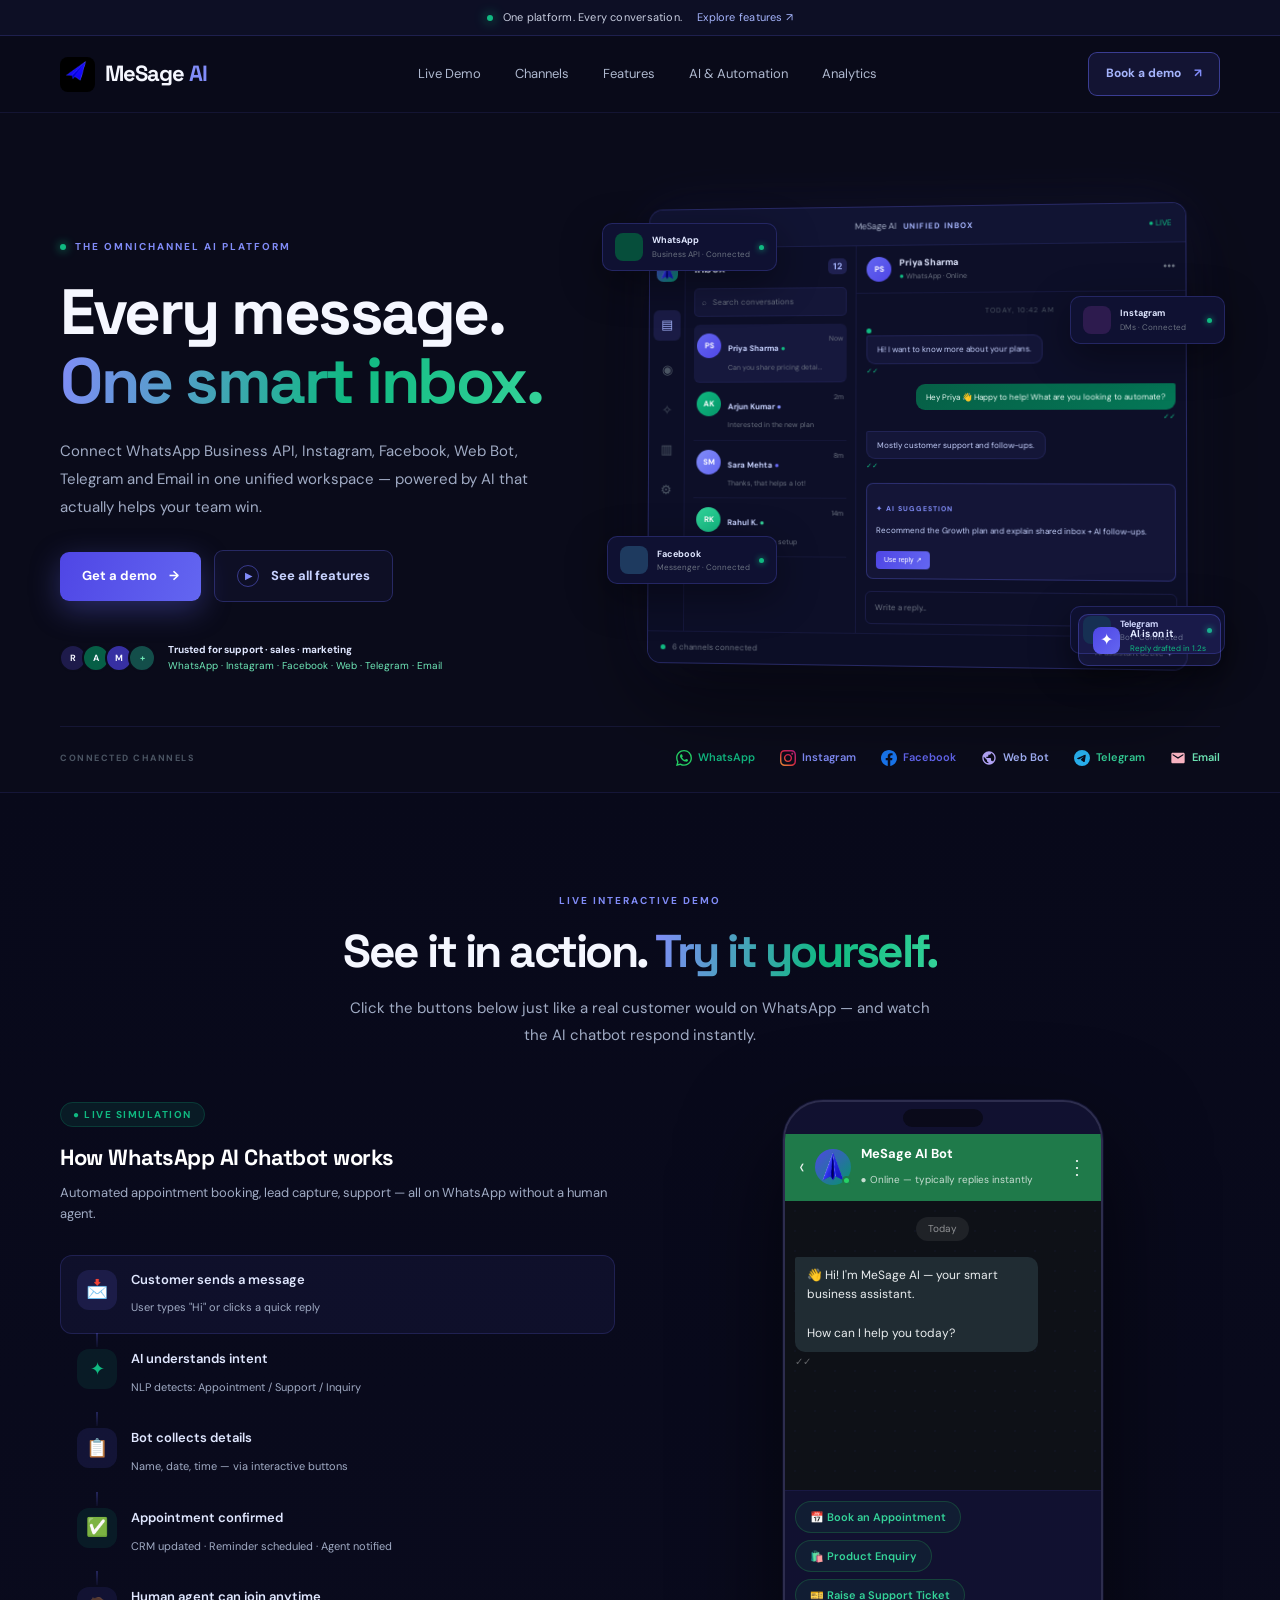
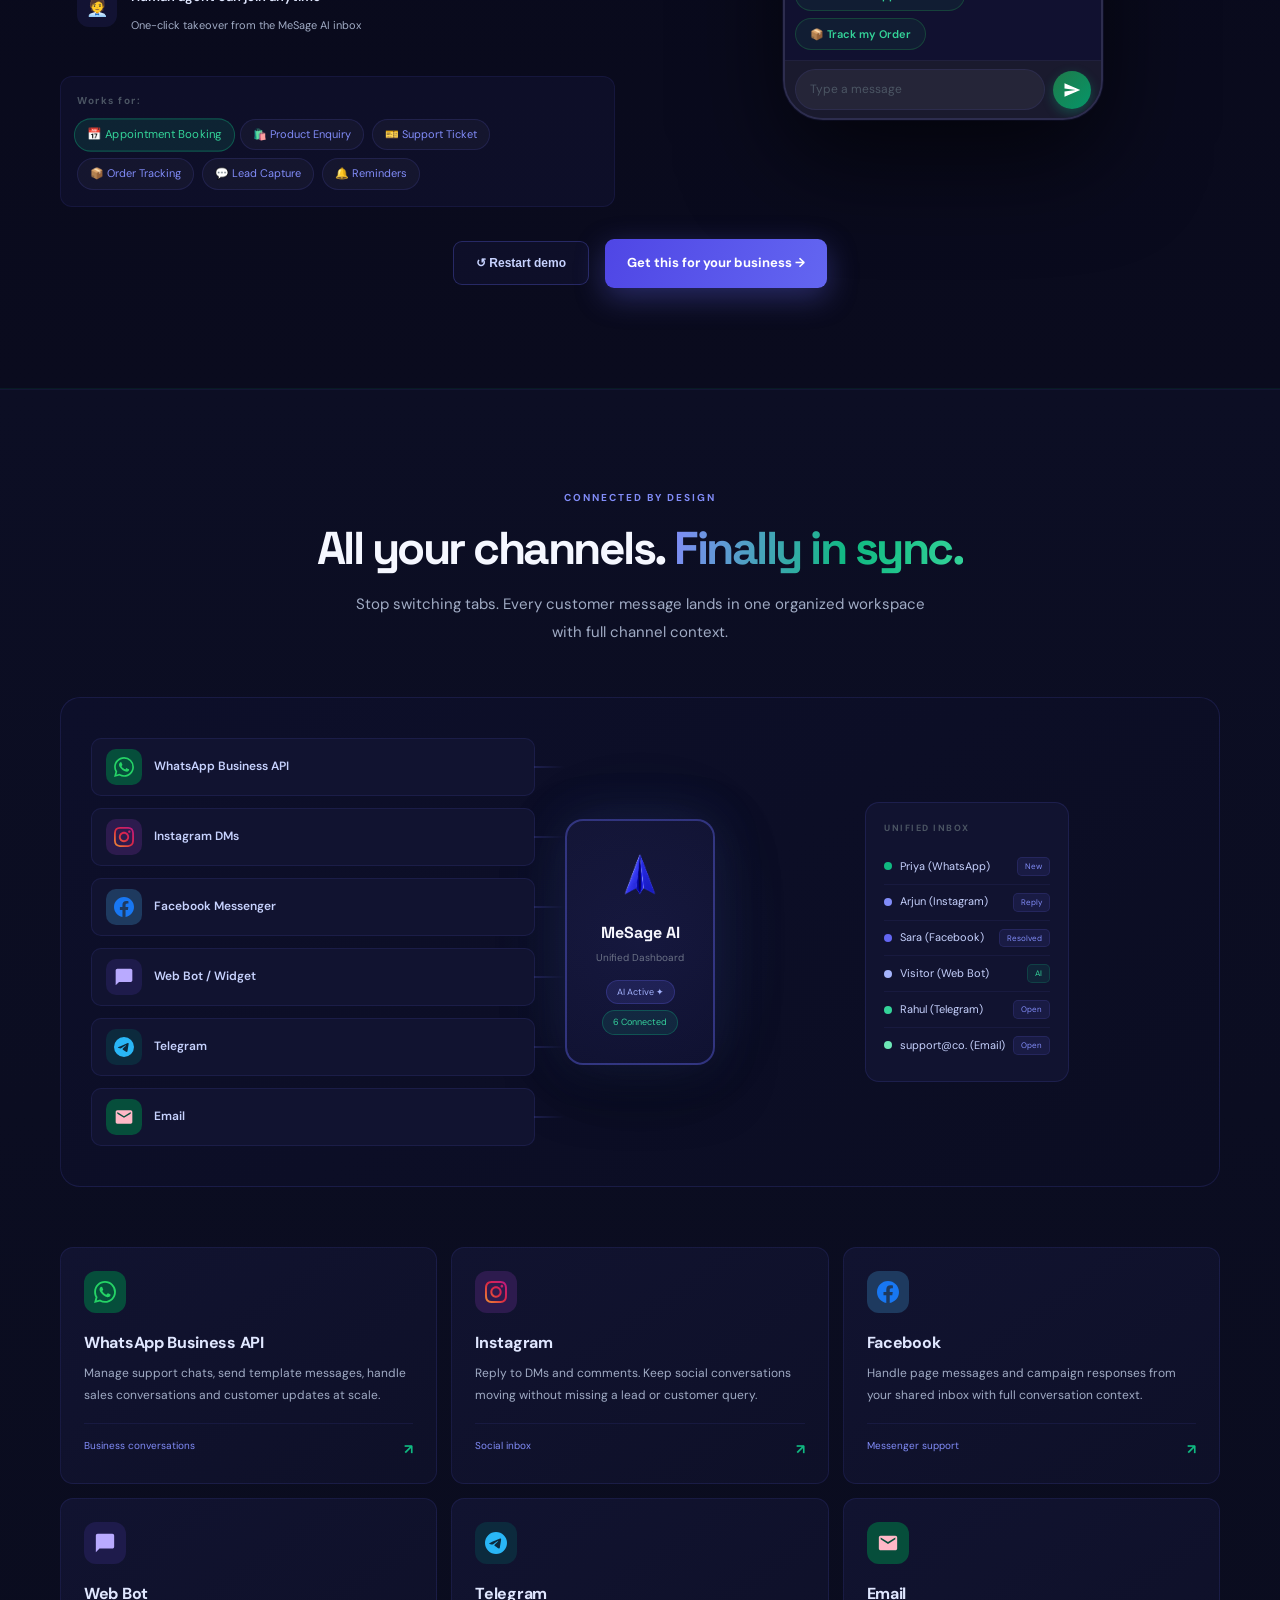
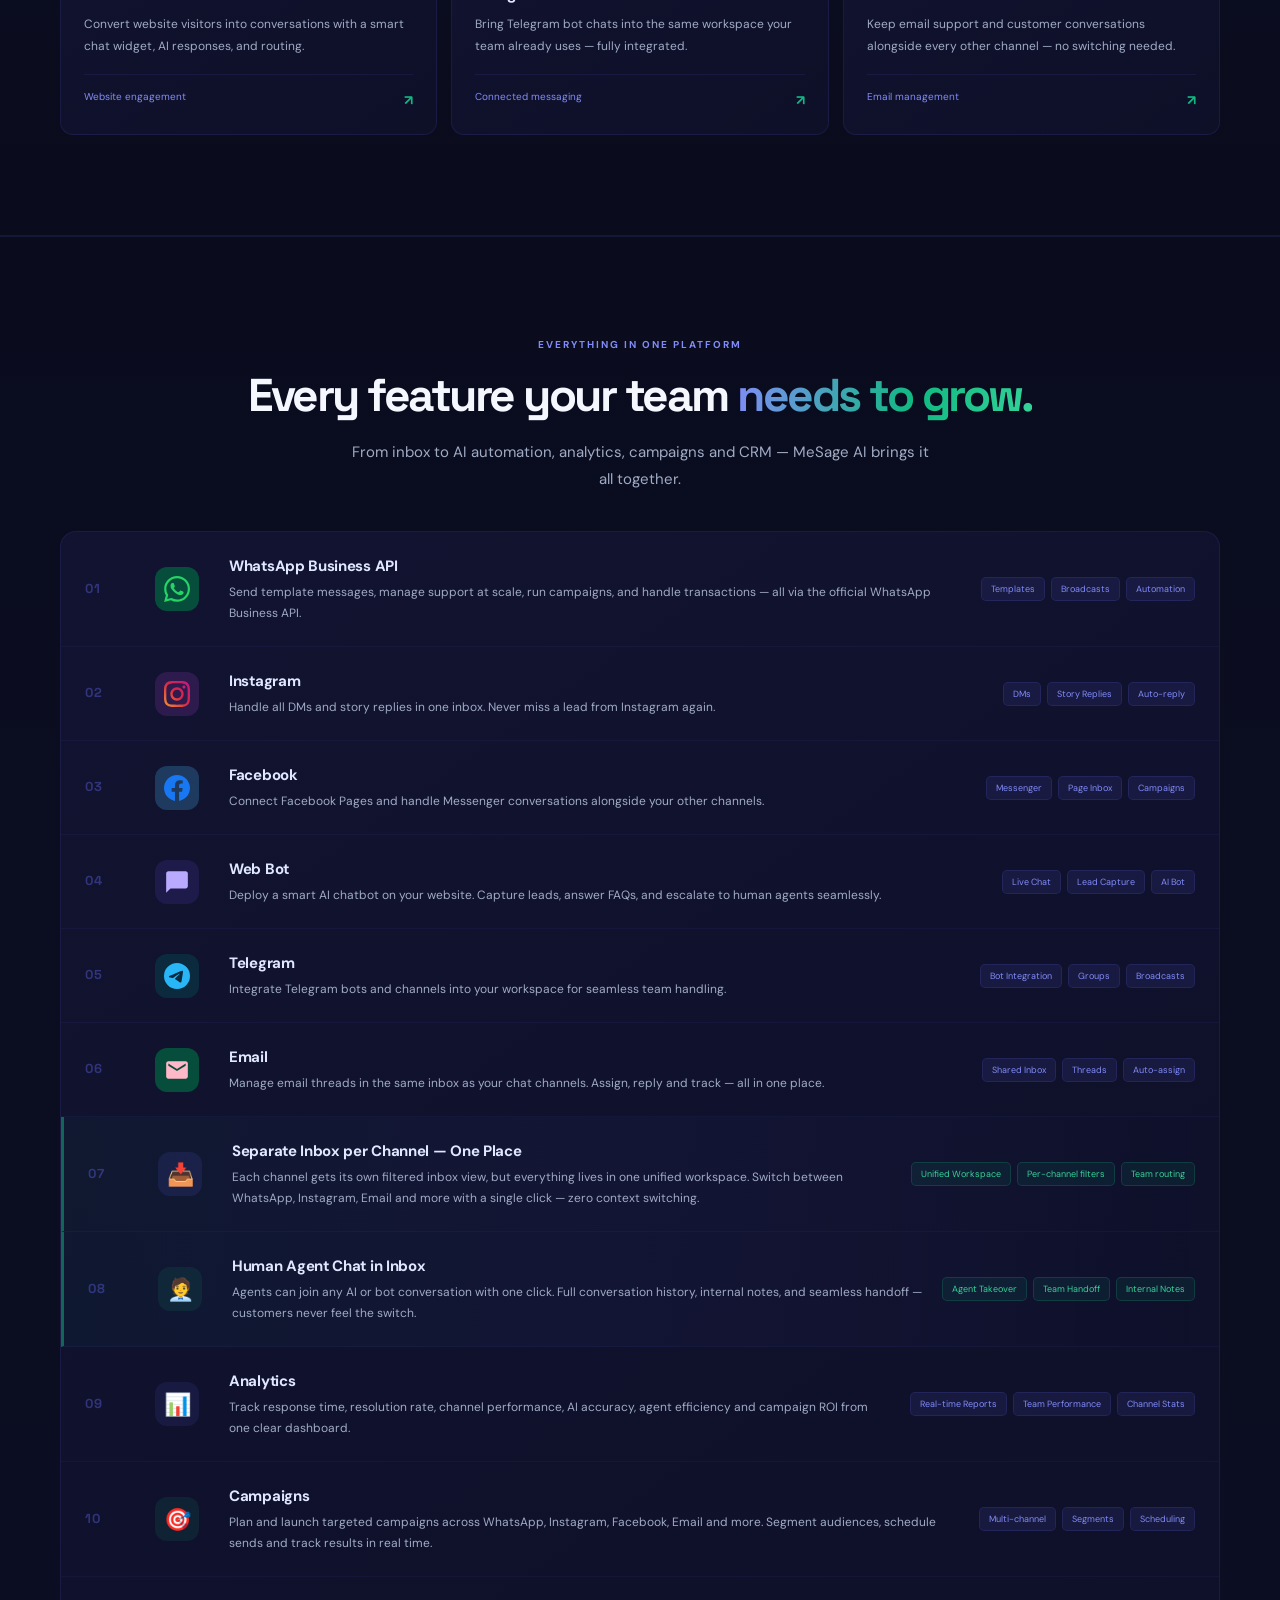
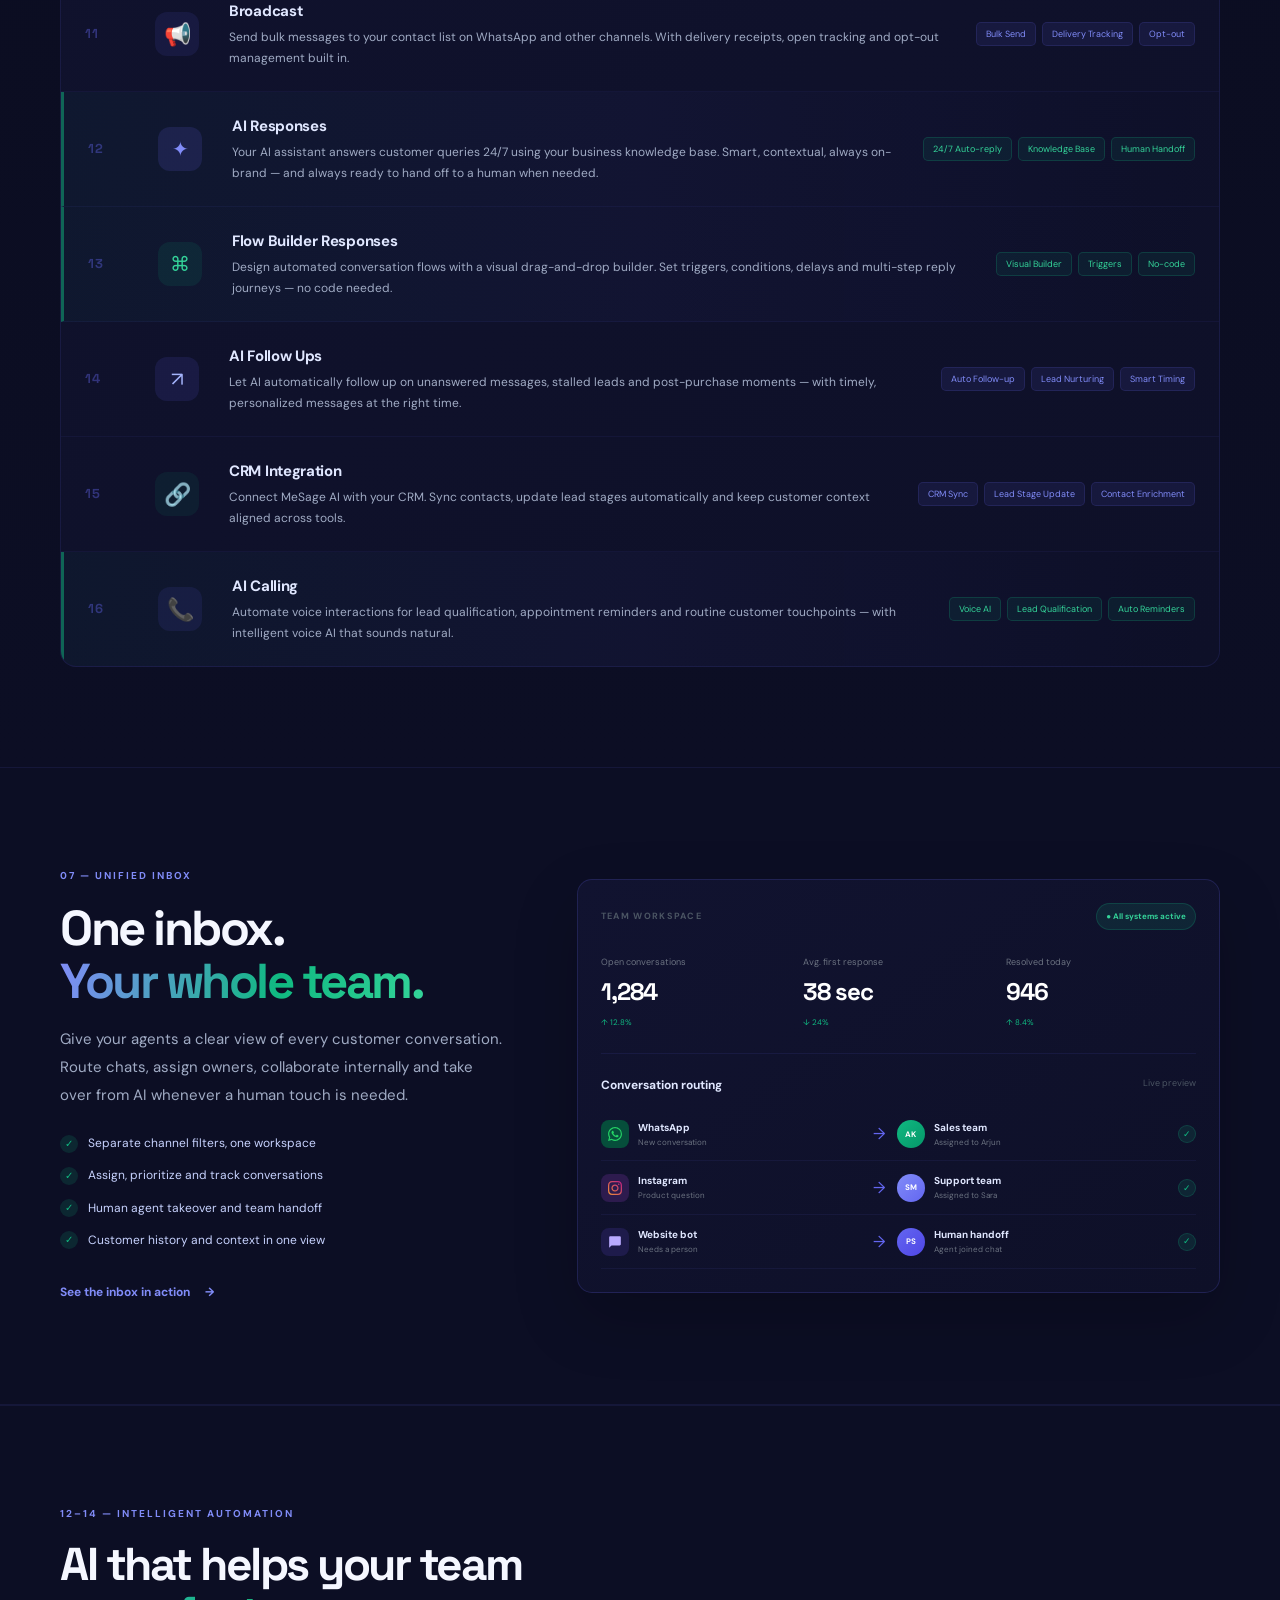
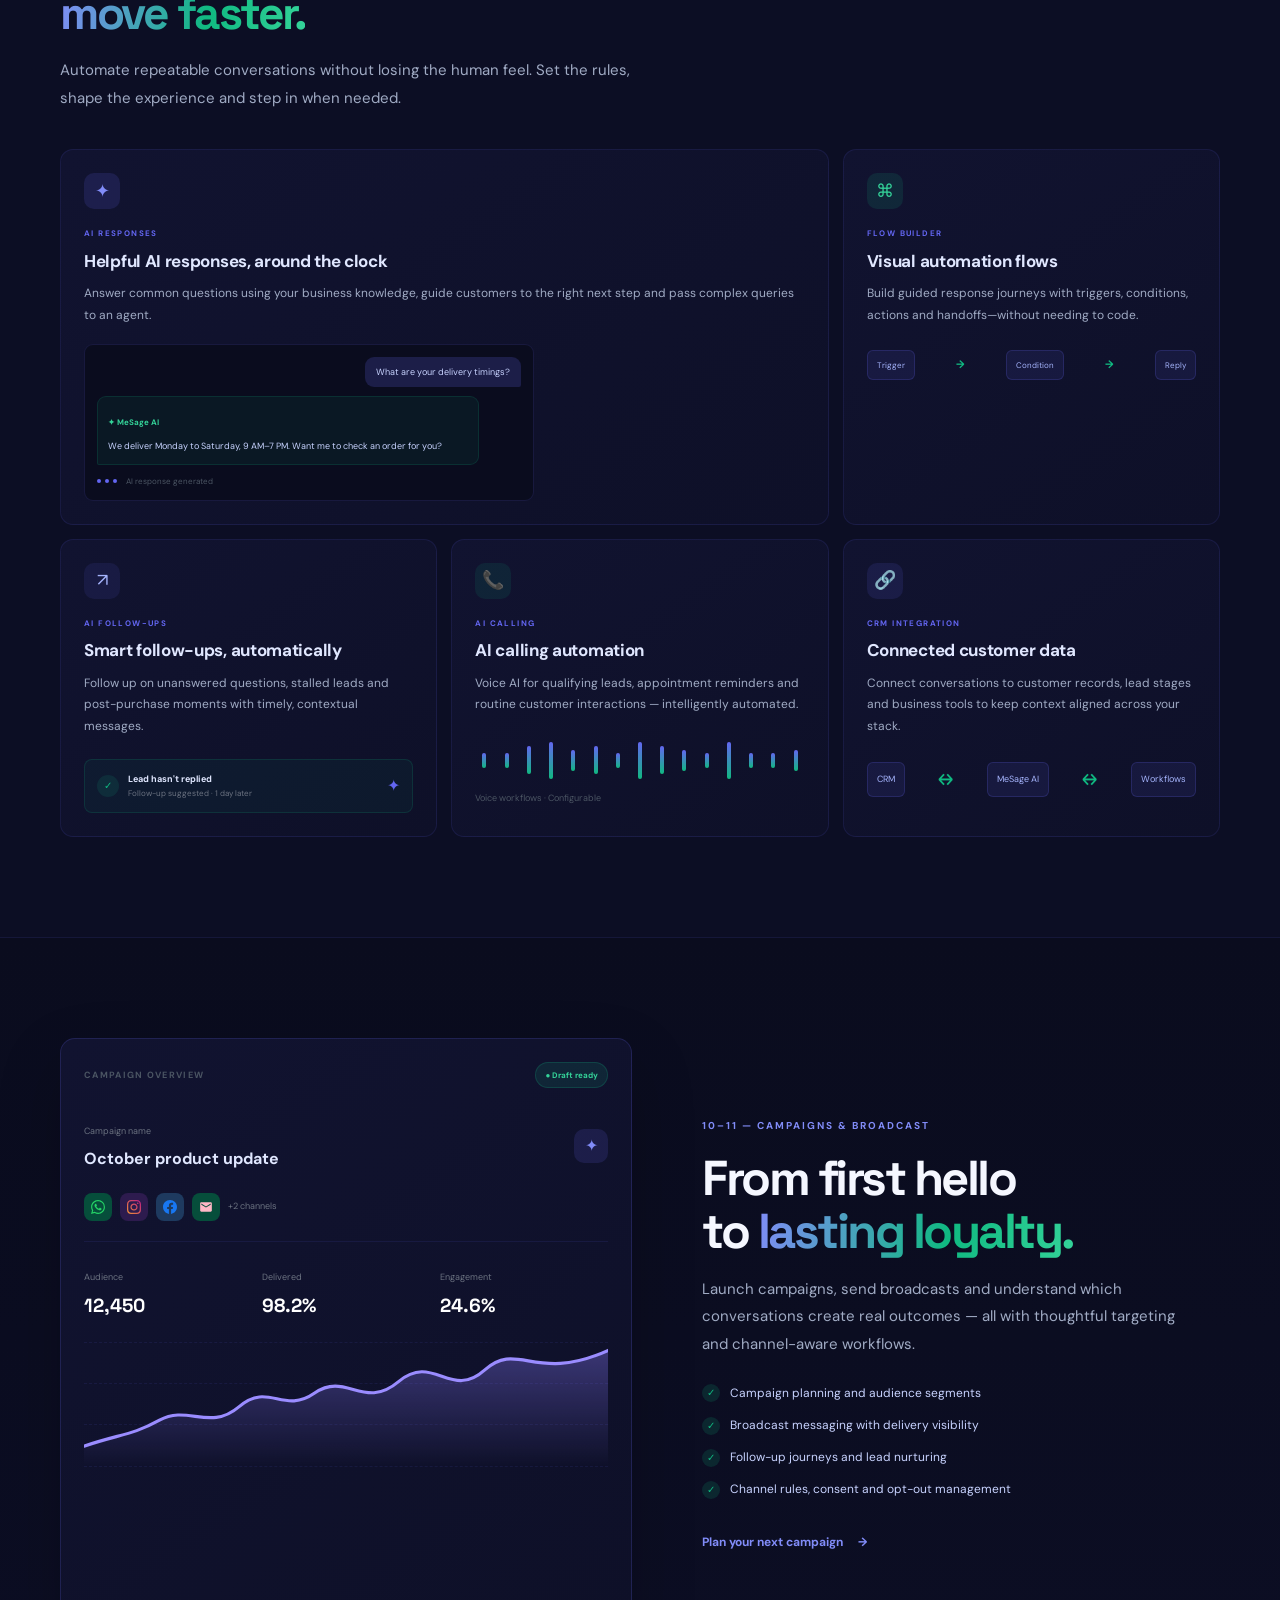
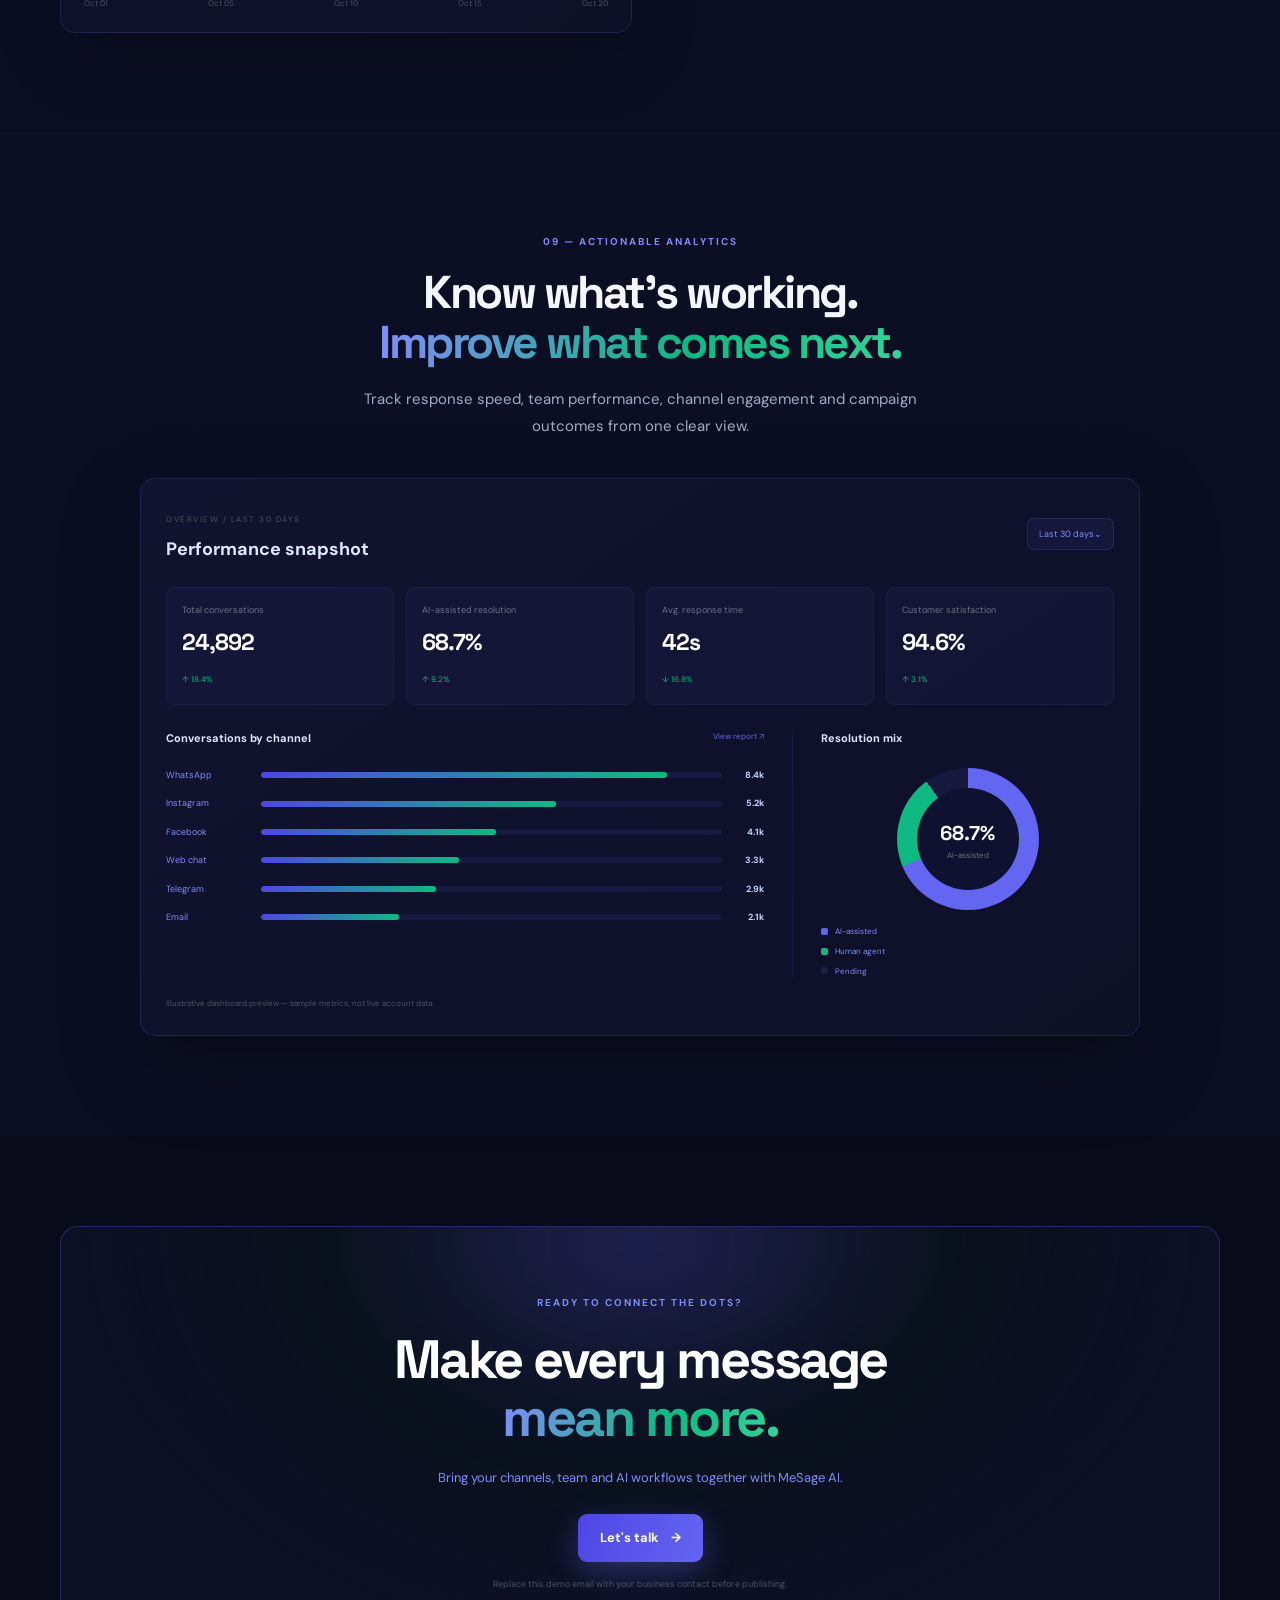
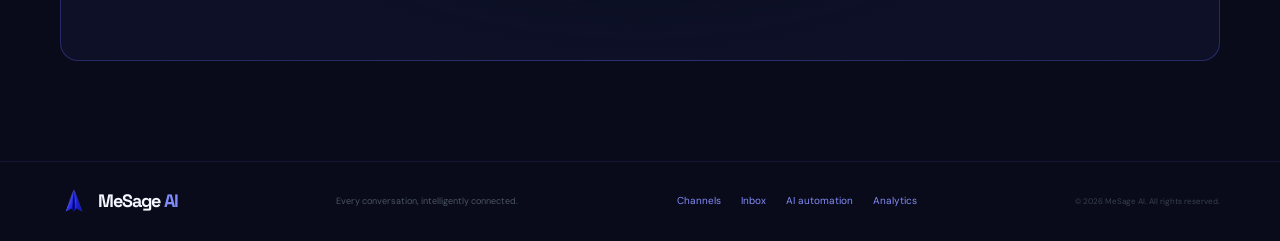
==== index.html @ 65e320a4 "Restore stable, complete, polished website layout with interactive WhatsApp demo and Indigo/Green/Wh" ====
<!doctype html>
<html lang="en">
<head>
  <meta charset="utf-8">
  <meta name="viewport" content="width=device-width, initial-scale=1">
  <meta name="theme-color" content="#080d1b">
  <meta name="description" content="MeSage AI — WhatsApp, Instagram, Facebook, Web, Telegram & Email unified in one intelligent inbox with AI automation.">
  <title>MeSage AI — Every conversation, intelligently connected</title>
  <link rel="preconnect" href="https://fonts.googleapis.com">
  <link rel="preconnect" href="https://fonts.gstatic.com" crossorigin>
  <link href="https://fonts.googleapis.com/css2?family=DM+Sans:wght@400;500;600;700&family=Space+Grotesk:wght@400;500;600;700&display=swap" rel="stylesheet">
  <link rel="stylesheet" href="styles.css">
</head>
<body>

  <div class="announcement"><span class="pulse"></span> One platform. Every conversation. <a href="#features">Explore features <span>↗</span></a></div>

  <header class="nav-wrap">
    <nav class="nav container">
      <a class="brand" href="#home" aria-label="MeSage AI home">
        <img src="assets/logogif.gif" alt="MeSage AI logo" class="logo-gif" onerror="this.src='assets/logoimg.png'">
        <span>MeSage<span class="brand-ai"> AI</span></span>
      </a>
      <button class="menu-toggle" aria-label="Toggle navigation" aria-expanded="false">☰</button>
      <div class="nav-links">
        <a href="#demo">Live Demo</a>
        <a href="#channels">Channels</a>
        <a href="#features">Features</a>
        <a href="#ai">AI & Automation</a>
        <a href="#analytics">Analytics</a>
      </div>
      <a class="nav-cta" href="#contact">Book a demo <span>↗</span></a>
    </nav>
  </header>

  <main>

    <!-- ===== HERO ===== -->
    <section class="hero container" id="home">
      <div class="hero-copy">
        <div class="eyebrow"><span class="eyebrow-dot"></span> THE OMNICHANNEL AI PLATFORM</div>
        <h1>Every message.<br><span class="gradient-text">One smart inbox.</span></h1>
        <p class="hero-sub">Connect WhatsApp Business API, Instagram, Facebook, Web Bot, Telegram and Email in one unified workspace — powered by AI that actually helps your team win.</p>
        <div class="hero-actions">
          <a class="btn btn-primary" href="#contact">Get a demo <span>→</span></a>
          <a class="btn btn-ghost" href="#features"><span class="play">▶</span> See all features</a>
        </div>
        <div class="proof-row">
          <div class="avatar-stack"><span>R</span><span>A</span><span>M</span><span>+</span></div>
          <div><strong>Trusted for support · sales · marketing</strong><small>WhatsApp · Instagram · Facebook · Web · Telegram · Email</small></div>
        </div>
      </div>
      <div class="hero-visual">
        <div class="orbit orbit-one"></div>
        <div class="orbit orbit-two"></div>

        <!-- floating channel chips -->
        <div class="floating-chip chip-wa">
          <span class="channel-icon-svg wa-svg"></span>
          <span><b>WhatsApp</b><small>Business API · Connected</small></span><i></i>
        </div>
        <div class="floating-chip chip-ig">
          <span class="channel-icon-svg ig-svg"></span>
          <span><b>Instagram</b><small>DMs · Connected</small></span><i></i>
        </div>
        <div class="floating-chip chip-fb">
          <span class="channel-icon-svg fb-svg"></span>
          <span><b>Facebook</b><small>Messenger · Connected</small></span><i></i>
        </div>
        <div class="floating-chip chip-tg">
          <span class="channel-icon-svg tg-svg"></span>
          <span><b>Telegram</b><small>Bot · Connected</small></span><i></i>
        </div>

        <!-- dashboard mockup -->
        <div class="dashboard-window">
          <div class="dash-top">
            <div class="window-dots"><i></i><i></i><i></i></div>
            <span>MeSage AI <b>UNIFIED INBOX</b></span>
            <span class="dash-live">● LIVE</span>
          </div>
          <div class="dash-layout">
            <aside class="dash-rail">
              <div class="rail-logo"><img src="assets/logoimg.png" alt="" onerror="this.style.display='none'">M</div>
              <span class="rail-active" title="Inbox">▤</span>
              <span title="Analytics">◉</span>
              <span title="Campaigns">✧</span>
              <span title="CRM">▥</span>
              <span title="Settings">⚙</span>
            </aside>
            <div class="inbox-list">
              <div class="inbox-title">Inbox <span class="count">12</span></div>
              <div class="search">⌕ &nbsp; Search conversations</div>
              <!-- WA conversation -->
              <div class="conversation selected">
                <div class="person p1">PS</div>
                <div class="conv-copy"><b>Priya Sharma <span class="mini wa">●</span></b><p>Can you share pricing details?</p></div>
                <time>Now</time>
              </div>
              <!-- IG conversation -->
              <div class="conversation">
                <div class="person p2">AK</div>
                <div class="conv-copy"><b>Arjun Kumar <span class="mini ig">●</span></b><p>Interested in the new plan</p></div>
                <time>2m</time>
              </div>
              <!-- FB conversation -->
              <div class="conversation">
                <div class="person p3">SM</div>
                <div class="conv-copy"><b>Sara Mehta <span class="mini fb">●</span></b><p>Thanks, that helps a lot!</p></div>
                <time>8m</time>
              </div>
              <!-- TG conversation -->
              <div class="conversation">
                <div class="person p4">RK</div>
                <div class="conv-copy"><b>Rahul K. <span class="mini tg">●</span></b><p>Need help with setup</p></div>
                <time>14m</time>
              </div>
            </div>
            <div class="chat-panel">
              <!-- WhatsApp chat header -->
              <div class="chat-head">
                <div class="person p1">PS</div>
                <div><b>Priya Sharma</b><small><span class="mini wa">●</span> WhatsApp · Online</small></div>
                <span class="more">•••</span>
              </div>
              <div class="chat-body">
                <div class="day-label">TODAY, 10:42 AM</div>
                <!-- WhatsApp style bubbles -->
                <div class="wa-chat-bubble incoming">
                  <div class="wa-meta">
                    <span class="channel-dot wa-dot"></span>
                  </div>
                  <div class="bubble-content">Hi! I want to know more about your plans.</div>
                  <div class="wa-tick">✓✓</div>
                </div>
                <div class="wa-chat-bubble outgoing">
                  <div class="bubble-content">Hey Priya 👋 Happy to help! What are you looking to automate?</div>
                  <div class="wa-tick sent">✓✓</div>
                </div>
                <div class="wa-chat-bubble incoming">
                  <div class="bubble-content">Mostly customer support and follow-ups.</div>
                  <div class="wa-tick">✓✓</div>
                </div>
                <div class="ai-note">
                  <span>✦ AI SUGGESTION</span>
                  <p>Recommend the Growth plan and explain shared inbox + AI follow-ups.</p>
                  <button>Use reply ↗</button>
                </div>
              </div>
              <div class="reply-box">Write a reply… <span>✧ &nbsp; ↗</span></div>
            </div>
          </div>
          <div class="dash-bottom"><span><i></i> 6 channels connected</span><span>AI assistant active <b>✦</b></span></div>
        </div>
        <div class="ai-float"><span>✦</span><div><b>AI is on it</b><small>Reply drafted in 1.2s</small></div></div>
      </div>

      <!-- channel logos row -->
      <div class="hero-bottom">
        <span>CONNECTED CHANNELS</span>
        <div class="channel-wordmarks">
          <span class="word-wa"><svg width="16" height="16" viewBox="0 0 24 24" fill="#25D366"><path d="M17.472 14.382c-.297-.149-1.758-.867-2.03-.967-.273-.099-.471-.148-.67.15-.197.297-.767.966-.94 1.164-.173.199-.347.223-.644.075-.297-.15-1.255-.463-2.39-1.475-.883-.788-1.48-1.761-1.653-2.059-.173-.297-.018-.458.13-.606.134-.133.298-.347.446-.52.149-.174.198-.298.298-.497.099-.198.05-.371-.025-.52-.075-.149-.669-1.612-.916-2.207-.242-.579-.487-.5-.669-.51-.173-.008-.371-.01-.57-.01-.198 0-.52.074-.792.372-.272.297-1.04 1.016-1.04 2.479 0 1.462 1.065 2.875 1.213 3.074.149.198 2.096 3.2 5.077 4.487.709.306 1.262.489 1.694.625.712.227 1.36.195 1.871.118.571-.085 1.758-.719 2.006-1.413.248-.694.248-1.289.173-1.413-.074-.124-.272-.198-.57-.347m-5.421 7.403h-.004a9.87 9.87 0 01-5.031-1.378l-.361-.214-3.741.982.998-3.648-.235-.374a9.86 9.86 0 01-1.51-5.26c.001-5.45 4.436-9.884 9.888-9.884 2.64 0 5.122 1.03 6.988 2.898a9.825 9.825 0 012.893 6.994c-.003 5.45-4.437 9.884-9.885 9.884m8.413-18.297A11.815 11.815 0 0012.05 0C5.495 0 .16 5.335.157 11.892c0 2.096.547 4.142 1.588 5.945L.057 24l6.305-1.654a11.882 11.882 0 005.683 1.448h.005c6.554 0 11.89-5.335 11.893-11.893a11.821 11.821 0 00-3.48-8.413z"/></svg> WhatsApp</span>
          <span class="word-ig"><svg width="16" height="16" viewBox="0 0 24 24" fill="url(#igGrad)"><defs><linearGradient id="igGrad" x1="0%" y1="100%" x2="100%" y2="0%"><stop offset="0%" stop-color="#f09433"/><stop offset="25%" stop-color="#e6683c"/><stop offset="50%" stop-color="#dc2743"/><stop offset="75%" stop-color="#cc2366"/><stop offset="100%" stop-color="#bc1888"/></linearGradient></defs><path d="M12 2.163c3.204 0 3.584.012 4.85.07 3.252.148 4.771 1.691 4.919 4.919.058 1.265.069 1.645.069 4.849 0 3.205-.012 3.584-.069 4.849-.149 3.225-1.664 4.771-4.919 4.919-1.266.058-1.644.07-4.85.07-3.204 0-3.584-.012-4.849-.07-3.26-.149-4.771-1.699-4.919-4.92-.058-1.265-.07-1.644-.07-4.849 0-3.204.013-3.583.07-4.849.149-3.227 1.664-4.771 4.919-4.919 1.266-.057 1.645-.069 4.849-.069zm0-2.163c-3.259 0-3.667.014-4.947.072-4.358.2-6.78 2.618-6.98 6.98-.059 1.281-.073 1.689-.073 4.948 0 3.259.014 3.668.072 4.948.2 4.358 2.618 6.78 6.98 6.98 1.281.058 1.689.072 4.948.072 3.259 0 3.668-.014 4.948-.072 4.354-.2 6.782-2.618 6.979-6.98.059-1.28.073-1.689.073-4.948 0-3.259-.014-3.667-.072-4.947-.196-4.354-2.617-6.78-6.979-6.98-1.281-.059-1.69-.073-4.949-.073zm0 5.838c-3.403 0-6.162 2.759-6.162 6.162s2.759 6.163 6.162 6.163 6.162-2.759 6.162-6.163c0-3.403-2.759-6.162-6.162-6.162zm0 10.162c-2.209 0-4-1.79-4-4 0-2.209 1.791-4 4-4s4 1.791 4 4c0 2.21-1.791 4-4 4zm6.406-11.845c-.796 0-1.441.645-1.441 1.44s.645 1.44 1.441 1.44c.795 0 1.439-.645 1.439-1.44s-.644-1.44-1.439-1.44z"/></svg> Instagram</span>
          <span class="word-fb"><svg width="16" height="16" viewBox="0 0 24 24" fill="#1877F2"><path d="M24 12.073c0-6.627-5.373-12-12-12s-12 5.373-12 12c0 5.99 4.388 10.954 10.125 11.854v-8.385H7.078v-3.47h3.047V9.43c0-3.007 1.792-4.669 4.533-4.669 1.312 0 2.686.235 2.686.235v2.953H15.83c-1.491 0-1.956.925-1.956 1.874v2.25h3.328l-.532 3.47h-2.796v8.385C19.612 23.027 24 18.062 24 12.073z"/></svg> Facebook</span>
          <span class="word-web"><svg width="16" height="16" viewBox="0 0 24 24" fill="#b9aaff"><path d="M12 2C6.48 2 2 6.48 2 12s4.48 10 10 10 10-4.48 10-10S17.52 2 12 2zm-1 17.93c-3.95-.49-7-3.85-7-7.93 0-.62.08-1.21.21-1.79L9 15v1c0 1.1.9 2 2 2v1.93zm6.9-2.54c-.26-.81-1-1.39-1.9-1.39h-1v-3c0-.55-.45-1-1-1H8v-2h2c.55 0 1-.45 1-1V7h2c1.1 0 2-.9 2-2v-.41c2.93 1.19 5 4.06 5 7.41 0 2.08-.8 3.97-2.1 5.39z"/></svg> Web Bot</span>
          <span class="word-tg"><svg width="16" height="16" viewBox="0 0 24 24" fill="#29B6F6"><path d="M11.944 0A12 12 0 0 0 0 12a12 12 0 0 0 12 12 12 12 0 0 0 12-12A12 12 0 0 0 12 0a12 12 0 0 0-.056 0zm4.962 7.224c.1-.002.321.023.465.14a.506.506 0 0 1 .171.325c.016.093.036.306.02.472-.18 1.898-.962 6.502-1.36 8.627-.168.9-.499 1.201-.82 1.23-.696.065-1.225-.46-1.9-.902-1.056-.693-1.653-1.124-2.678-1.8-1.185-.78-.417-1.21.258-1.91.177-.184 3.247-2.977 3.307-3.23.007-.032.014-.15-.056-.212s-.174-.041-.249-.024c-.106.024-1.793 1.14-5.061 3.345-.48.33-.913.49-1.302.48-.428-.008-1.252-.241-1.865-.44-.752-.245-1.349-.374-1.297-.789.027-.216.325-.437.893-.663 3.498-1.524 5.83-2.529 6.998-3.014 3.332-1.386 4.025-1.627 4.476-1.635z"/></svg> Telegram</span>
          <span class="word-mail"><svg width="16" height="16" viewBox="0 0 24 24" fill="#ffb8c7"><path d="M20 4H4c-1.1 0-1.99.9-1.99 2L2 18c0 1.1.9 2 2 2h16c1.1 0 2-.9 2-2V6c0-1.1-.9-2-2-2zm0 4l-8 5-8-5V6l8 5 8-5v2z"/></svg> Email</span>
        </div>
      </div>
    </section>

    <!-- ===== LIVE WA DEMO SECTION ===== -->
    <section class="section wa-demo-section" id="demo">
      <div class="container">
        <div class="section-heading centered">
          <div class="eyebrow">LIVE INTERACTIVE DEMO</div>
          <h2>See it in action. <span class="gradient-text">Try it yourself.</span></h2>
          <p>Click the buttons below just like a real customer would on WhatsApp — and watch the AI chatbot respond instantly.</p>
        </div>

        <div class="demo-wrapper">

          <!-- LEFT: Animated Flow Explainer -->
          <div class="flow-explainer">
            <div class="flow-title">
              <span class="flow-badge">● LIVE SIMULATION</span>
              <h3>How WhatsApp AI Chatbot works</h3>
              <p>Automated appointment booking, lead capture, support — all on WhatsApp without a human agent.</p>
            </div>
            <div class="flow-steps">
              <div class="flow-step" id="fs1">
                <div class="fs-icon" style="background:rgba(99,102,241,.15);color:#818cf8">📩</div>
                <div class="fs-content">
                  <b>Customer sends a message</b>
                  <small>User types "Hi" or clicks a quick reply</small>
                </div>
                <div class="fs-line"></div>
              </div>
              <div class="flow-step" id="fs2">
                <div class="fs-icon" style="background:rgba(16,185,129,.1);color:#10b981">✦</div>
                <div class="fs-content">
                  <b>AI understands intent</b>
                  <small>NLP detects: Appointment / Support / Inquiry</small>
                </div>
                <div class="fs-line"></div>
              </div>
              <div class="flow-step" id="fs3">
                <div class="fs-icon" style="background:rgba(99,102,241,.12);color:#a5b4fc">📋</div>
                <div class="fs-content">
                  <b>Bot collects details</b>
                  <small>Name, date, time — via interactive buttons</small>
                </div>
                <div class="fs-line"></div>
              </div>
              <div class="flow-step" id="fs4">
                <div class="fs-icon" style="background:rgba(16,185,129,.1);color:#34d399">✅</div>
                <div class="fs-content">
                  <b>Appointment confirmed</b>
                  <small>CRM updated · Reminder scheduled · Agent notified</small>
                </div>
                <div class="fs-line"></div>
              </div>
              <div class="flow-step" id="fs5">
                <div class="fs-icon" style="background:rgba(99,102,241,.1);color:#818cf8">🧑‍💼</div>
                <div class="fs-content">
                  <b>Human agent can join anytime</b>
                  <small>One-click takeover from the MeSage AI inbox</small>
                </div>
              </div>
            </div>

            <!-- Animated use cases -->
            <div class="use-cases">
              <div class="uc-title">Works for:</div>
              <div class="uc-tags">
                <span class="uc-tag active-uc">📅 Appointment Booking</span>
                <span class="uc-tag">🛍️ Product Enquiry</span>
                <span class="uc-tag">🎫 Support Ticket</span>
                <span class="uc-tag">📦 Order Tracking</span>
                <span class="uc-tag">💬 Lead Capture</span>
                <span class="uc-tag">🔔 Reminders</span>
              </div>
            </div>
          </div>

          <!-- RIGHT: Real WhatsApp Chat Widget -->
          <div class="wa-phone-wrap">
            <div class="wa-phone">
              <!-- Phone top bar -->
              <div class="wa-phone-bar">
                <div class="phone-notch"></div>
              </div>
              <!-- WA App header -->
              <div class="wa-app-header">
                <div class="wa-back">‹</div>
                <div class="wa-avatar-wrap">
                  <div class="wa-bot-avatar">
                    <img src="assets/logoimg.png" alt="MeSage AI Bot" onerror="this.style.display='none'">
                    <span>M</span>
                  </div>
                  <div class="wa-online-dot"></div>
                </div>
                <div class="wa-contact-info">
                  <b>MeSage AI Bot</b>
                  <small>● Online — typically replies instantly</small>
                </div>
                <div class="wa-icons">⋮</div>
              </div>
              <!-- WA Background -->
              <div class="wa-chat-bg" id="waChatBg">
                <div class="wa-date-chip">Today</div>
                <!-- Messages render here -->
                <div id="waMsgs"></div>
                <!-- Typing indicator -->
                <div class="wa-typing" id="waTyping" style="display:none">
                  <div class="wa-typing-bubble"><span></span><span></span><span></span></div>
                </div>
              </div>
              <!-- Quick replies -->
              <div class="wa-quick-area" id="waQuickArea"></div>
              <!-- Input bar (decorative) -->
              <div class="wa-input-bar">
                <div class="wa-input-field">Type a message</div>
                <div class="wa-send-btn">
                  <svg viewBox="0 0 24 24" fill="white" width="18" height="18"><path d="M2.01 21L23 12 2.01 3 2 10l15 2-15 2z"/></svg>
                </div>
              </div>
            </div>
          </div>

        </div>

        <!-- Reset button -->
        <div style="text-align:center;margin-top:32px">
          <button class="btn btn-ghost" onclick="resetWADemo()" style="font-size:12px;gap:8px">↺ Restart demo</button>
          <a class="btn btn-primary" href="#contact" style="margin-left:12px">Get this for your business →</a>
        </div>
      </div>
    </section>

    <!-- ===== CHANNELS ===== -->
    <section class="section channels-section" id="channels">
      <div class="container">
        <div class="section-heading centered">
          <div class="eyebrow">CONNECTED BY DESIGN</div>
          <h2>All your channels. <span class="gradient-text">Finally in sync.</span></h2>
          <p>Stop switching tabs. Every customer message lands in one organized workspace with full channel context.</p>
        </div>

        <!-- Channel connection visual -->
        <div class="channel-connect-visual">
          <div class="channels-left">
            <div class="ch-node wa-node">
              <div class="ch-logo-wrap wa-bg">
                <svg viewBox="0 0 24 24" fill="#25D366"><path d="M17.472 14.382c-.297-.149-1.758-.867-2.03-.967-.273-.099-.471-.148-.67.15-.197.297-.767.966-.94 1.164-.173.199-.347.223-.644.075-.297-.15-1.255-.463-2.39-1.475-.883-.788-1.48-1.761-1.653-2.059-.173-.297-.018-.458.13-.606.134-.133.298-.347.446-.52.149-.174.198-.298.298-.497.099-.198.05-.371-.025-.52-.075-.149-.669-1.612-.916-2.207-.242-.579-.487-.5-.669-.51-.173-.008-.371-.01-.57-.01-.198 0-.52.074-.792.372-.272.297-1.04 1.016-1.04 2.479 0 1.462 1.065 2.875 1.213 3.074.149.198 2.096 3.2 5.077 4.487.709.306 1.262.489 1.694.625.712.227 1.36.195 1.871.118.571-.085 1.758-.719 2.006-1.413.248-.694.248-1.289.173-1.413-.074-.124-.272-.198-.57-.347m-5.421 7.403h-.004a9.87 9.87 0 01-5.031-1.378l-.361-.214-3.741.982.998-3.648-.235-.374a9.86 9.86 0 01-1.51-5.26c.001-5.45 4.436-9.884 9.888-9.884 2.64 0 5.122 1.03 6.988 2.898a9.825 9.825 0 012.893 6.994c-.003 5.45-4.437 9.884-9.885 9.884m8.413-18.297A11.815 11.815 0 0012.05 0C5.495 0 .16 5.335.157 11.892c0 2.096.547 4.142 1.588 5.945L.057 24l6.305-1.654a11.882 11.882 0 005.683 1.448h.005c6.554 0 11.89-5.335 11.893-11.893a11.821 11.821 0 00-3.48-8.413z"/></svg>
              </div>
              <span>WhatsApp Business API</span>
              <div class="ch-line"></div>
            </div>
            <div class="ch-node ig-node">
              <div class="ch-logo-wrap ig-bg">
                <svg viewBox="0 0 24 24"><defs><linearGradient id="ig1" x1="0%" y1="100%" x2="100%" y2="0%"><stop offset="0%" stop-color="#f09433"/><stop offset="50%" stop-color="#dc2743"/><stop offset="100%" stop-color="#bc1888"/></linearGradient></defs><path fill="url(#ig1)" d="M12 2.163c3.204 0 3.584.012 4.85.07 3.252.148 4.771 1.691 4.919 4.919.058 1.265.069 1.645.069 4.849 0 3.205-.012 3.584-.069 4.849-.149 3.225-1.664 4.771-4.919 4.919-1.266.058-1.644.07-4.85.07-3.204 0-3.584-.012-4.849-.07-3.26-.149-4.771-1.699-4.919-4.92-.058-1.265-.07-1.644-.07-4.849 0-3.204.013-3.583.07-4.849.149-3.227 1.664-4.771 4.919-4.919 1.266-.057 1.645-.069 4.849-.069zm0-2.163c-3.259 0-3.667.014-4.947.072-4.358.2-6.78 2.618-6.98 6.98-.059 1.281-.073 1.689-.073 4.948 0 3.259.014 3.668.072 4.948.2 4.358 2.618 6.78 6.98 6.98 1.281.058 1.689.072 4.948.072 3.259 0 3.668-.014 4.948-.072 4.354-.2 6.782-2.618 6.979-6.98.059-1.28.073-1.689.073-4.948 0-3.259-.014-3.667-.072-4.947-.196-4.354-2.617-6.78-6.979-6.98-1.281-.059-1.69-.073-4.949-.073zm0 5.838c-3.403 0-6.162 2.759-6.162 6.162s2.759 6.163 6.162 6.163 6.162-2.759 6.162-6.163c0-3.403-2.759-6.162-6.162-6.162zm0 10.162c-2.209 0-4-1.79-4-4 0-2.209 1.791-4 4-4s4 1.791 4 4c0 2.21-1.791 4-4 4zm6.406-11.845c-.796 0-1.441.645-1.441 1.44s.645 1.44 1.441 1.44c.795 0 1.439-.645 1.439-1.44s-.644-1.44-1.439-1.44z"/></svg>
              </div>
              <span>Instagram DMs</span>
              <div class="ch-line"></div>
            </div>
            <div class="ch-node fb-node">
              <div class="ch-logo-wrap fb-bg">
                <svg viewBox="0 0 24 24" fill="#1877F2"><path d="M24 12.073c0-6.627-5.373-12-12-12s-12 5.373-12 12c0 5.99 4.388 10.954 10.125 11.854v-8.385H7.078v-3.47h3.047V9.43c0-3.007 1.792-4.669 4.533-4.669 1.312 0 2.686.235 2.686.235v2.953H15.83c-1.491 0-1.956.925-1.956 1.874v2.25h3.328l-.532 3.47h-2.796v8.385C19.612 23.027 24 18.062 24 12.073z"/></svg>
              </div>
              <span>Facebook Messenger</span>
              <div class="ch-line"></div>
            </div>
            <div class="ch-node web-node">
              <div class="ch-logo-wrap web-bg">
                <svg viewBox="0 0 24 24" fill="#b9aaff"><path d="M20 2H4c-1.1 0-2 .9-2 2v18l4-4h14c1.1 0 2-.9 2-2V4c0-1.1-.9-2-2-2z"/></svg>
              </div>
              <span>Web Bot / Widget</span>
              <div class="ch-line"></div>
            </div>
            <div class="ch-node tg-node">
              <div class="ch-logo-wrap tg-bg">
                <svg viewBox="0 0 24 24" fill="#29B6F6"><path d="M11.944 0A12 12 0 0 0 0 12a12 12 0 0 0 12 12 12 12 0 0 0 12-12A12 12 0 0 0 12 0a12 12 0 0 0-.056 0zm4.962 7.224c.1-.002.321.023.465.14a.506.506 0 0 1 .171.325c.016.093.036.306.02.472-.18 1.898-.962 6.502-1.36 8.627-.168.9-.499 1.201-.82 1.23-.696.065-1.225-.46-1.9-.902-1.056-.693-1.653-1.124-2.678-1.8-1.185-.78-.417-1.21.258-1.91.177-.184 3.247-2.977 3.307-3.23.007-.032.014-.15-.056-.212s-.174-.041-.249-.024c-.106.024-1.793 1.14-5.061 3.345-.48.33-.913.49-1.302.48-.428-.008-1.252-.241-1.865-.44-.752-.245-1.349-.374-1.297-.789.027-.216.325-.437.893-.663 3.498-1.524 5.83-2.529 6.998-3.014 3.332-1.386 4.025-1.627 4.476-1.635z"/></svg>
              </div>
              <span>Telegram</span>
              <div class="ch-line"></div>
            </div>
            <div class="ch-node mail-node">
              <div class="ch-logo-wrap mail-bg">
                <svg viewBox="0 0 24 24" fill="#ffb8c7"><path d="M20 4H4c-1.1 0-1.99.9-1.99 2L2 18c0 1.1.9 2 2 2h16c1.1 0 2-.9 2-2V6c0-1.1-.9-2-2-2zm0 4l-8 5-8-5V6l8 5 8-5v2z"/></svg>
              </div>
              <span>Email</span>
              <div class="ch-line"></div>
            </div>
          </div>

          <!-- Center dashboard -->
          <div class="ch-center">
            <div class="ch-center-box">
              <img src="assets/logoimg.png" alt="MeSage AI" class="center-logo" onerror="this.style.display='none'">
              <div class="center-title">MeSage AI</div>
              <div class="center-sub">Unified Dashboard</div>
              <div class="center-badges">
                <span class="cbadge">AI Active ✦</span>
                <span class="cbadge green">6 Connected</span>
              </div>
            </div>
          </div>

          <!-- Right dashboard preview -->
          <div class="ch-right">
            <div class="dash-preview-box">
              <div class="dp-head">UNIFIED INBOX</div>
              <div class="dp-row wa-row"><span class="dp-dot wa-dot"></span><span class="dp-name">Priya (WhatsApp)</span><span class="dp-tag">New</span></div>
              <div class="dp-row ig-row"><span class="dp-dot ig-dot"></span><span class="dp-name">Arjun (Instagram)</span><span class="dp-tag">Reply</span></div>
              <div class="dp-row fb-row"><span class="dp-dot fb-dot"></span><span class="dp-name">Sara (Facebook)</span><span class="dp-tag">Resolved</span></div>
              <div class="dp-row web-row"><span class="dp-dot web-dot"></span><span class="dp-name">Visitor (Web Bot)</span><span class="dp-tag ai-tag">AI</span></div>
              <div class="dp-row tg-row"><span class="dp-dot tg-dot"></span><span class="dp-name">Rahul (Telegram)</span><span class="dp-tag">Open</span></div>
              <div class="dp-row mail-row"><span class="dp-dot mail-dot"></span><span class="dp-name">support@co. (Email)</span><span class="dp-tag">Open</span></div>
            </div>
          </div>
        </div>

        <!-- Channel cards -->
        <div class="channel-grid">
          <article class="channel-card">
            <div class="app-icon wa-icon">
              <svg width="22" height="22" viewBox="0 0 24 24" fill="#25D366"><path d="M17.472 14.382c-.297-.149-1.758-.867-2.03-.967-.273-.099-.471-.148-.67.15-.197.297-.767.966-.94 1.164-.173.199-.347.223-.644.075-.297-.15-1.255-.463-2.39-1.475-.883-.788-1.48-1.761-1.653-2.059-.173-.297-.018-.458.13-.606.134-.133.298-.347.446-.52.149-.174.198-.298.298-.497.099-.198.05-.371-.025-.52-.075-.149-.669-1.612-.916-2.207-.242-.579-.487-.5-.669-.51-.173-.008-.371-.01-.57-.01-.198 0-.52.074-.792.372-.272.297-1.04 1.016-1.04 2.479 0 1.462 1.065 2.875 1.213 3.074.149.198 2.096 3.2 5.077 4.487.709.306 1.262.489 1.694.625.712.227 1.36.195 1.871.118.571-.085 1.758-.719 2.006-1.413.248-.694.248-1.289.173-1.413-.074-.124-.272-.198-.57-.347m-5.421 7.403h-.004a9.87 9.87 0 01-5.031-1.378l-.361-.214-3.741.982.998-3.648-.235-.374a9.86 9.86 0 01-1.51-5.26c.001-5.45 4.436-9.884 9.888-9.884 2.64 0 5.122 1.03 6.988 2.898a9.825 9.825 0 012.893 6.994c-.003 5.45-4.437 9.884-9.885 9.884m8.413-18.297A11.815 11.815 0 0012.05 0C5.495 0 .16 5.335.157 11.892c0 2.096.547 4.142 1.588 5.945L.057 24l6.305-1.654a11.882 11.882 0 005.683 1.448h.005c6.554 0 11.89-5.335 11.893-11.893a11.821 11.821 0 00-3.48-8.413z"/></svg>
            </div>
            <h3>WhatsApp Business API</h3>
            <p>Manage support chats, send template messages, handle sales conversations and customer updates at scale.</p>
            <span class="card-link">Business conversations <b>↗</b></span>
          </article>
          <article class="channel-card">
            <div class="app-icon ig-icon">
              <svg width="22" height="22" viewBox="0 0 24 24"><defs><linearGradient id="ig2" x1="0%" y1="100%" x2="100%" y2="0%"><stop offset="0%" stop-color="#f09433"/><stop offset="50%" stop-color="#dc2743"/><stop offset="100%" stop-color="#bc1888"/></linearGradient></defs><path fill="url(#ig2)" d="M12 2.163c3.204 0 3.584.012 4.85.07 3.252.148 4.771 1.691 4.919 4.919.058 1.265.069 1.645.069 4.849 0 3.205-.012 3.584-.069 4.849-.149 3.225-1.664 4.771-4.919 4.919-1.266.058-1.644.07-4.85.07-3.204 0-3.584-.012-4.849-.07-3.26-.149-4.771-1.699-4.919-4.92-.058-1.265-.07-1.644-.07-4.849 0-3.204.013-3.583.07-4.849.149-3.227 1.664-4.771 4.919-4.919 1.266-.057 1.645-.069 4.849-.069zm0-2.163c-3.259 0-3.667.014-4.947.072-4.358.2-6.78 2.618-6.98 6.98-.059 1.281-.073 1.689-.073 4.948 0 3.259.014 3.668.072 4.948.2 4.358 2.618 6.78 6.98 6.98 1.281.058 1.689.072 4.948.072 3.259 0 3.668-.014 4.948-.072 4.354-.2 6.782-2.618 6.979-6.98.059-1.28.073-1.689.073-4.948 0-3.259-.014-3.667-.072-4.947-.196-4.354-2.617-6.78-6.979-6.98-1.281-.059-1.69-.073-4.949-.073zm0 5.838c-3.403 0-6.162 2.759-6.162 6.162s2.759 6.163 6.162 6.163 6.162-2.759 6.162-6.163c0-3.403-2.759-6.162-6.162-6.162zm0 10.162c-2.209 0-4-1.79-4-4 0-2.209 1.791-4 4-4s4 1.791 4 4c0 2.21-1.791 4-4 4zm6.406-11.845c-.796 0-1.441.645-1.441 1.44s.645 1.44 1.441 1.44c.795 0 1.439-.645 1.439-1.44s-.644-1.44-1.439-1.44z"/></svg>
            </div>
            <h3>Instagram</h3>
            <p>Reply to DMs and comments. Keep social conversations moving without missing a lead or customer query.</p>
            <span class="card-link">Social inbox <b>↗</b></span>
          </article>
          <article class="channel-card">
            <div class="app-icon fb-icon">
              <svg width="22" height="22" viewBox="0 0 24 24" fill="#1877F2"><path d="M24 12.073c0-6.627-5.373-12-12-12s-12 5.373-12 12c0 5.99 4.388 10.954 10.125 11.854v-8.385H7.078v-3.47h3.047V9.43c0-3.007 1.792-4.669 4.533-4.669 1.312 0 2.686.235 2.686.235v2.953H15.83c-1.491 0-1.956.925-1.956 1.874v2.25h3.328l-.532 3.47h-2.796v8.385C19.612 23.027 24 18.062 24 12.073z"/></svg>
            </div>
            <h3>Facebook</h3>
            <p>Handle page messages and campaign responses from your shared inbox with full conversation context.</p>
            <span class="card-link">Messenger support <b>↗</b></span>
          </article>
          <article class="channel-card">
            <div class="app-icon web-icon">
              <svg width="22" height="22" viewBox="0 0 24 24" fill="#b9aaff"><path d="M20 2H4c-1.1 0-2 .9-2 2v18l4-4h14c1.1 0 2-.9 2-2V4c0-1.1-.9-2-2-2z"/></svg>
            </div>
            <h3>Web Bot</h3>
            <p>Convert website visitors into conversations with a smart chat widget, AI responses, and routing.</p>
            <span class="card-link">Website engagement <b>↗</b></span>
          </article>
          <article class="channel-card">
            <div class="app-icon tg-icon">
              <svg width="22" height="22" viewBox="0 0 24 24" fill="#29B6F6"><path d="M11.944 0A12 12 0 0 0 0 12a12 12 0 0 0 12 12 12 12 0 0 0 12-12A12 12 0 0 0 12 0a12 12 0 0 0-.056 0zm4.962 7.224c.1-.002.321.023.465.14a.506.506 0 0 1 .171.325c.016.093.036.306.02.472-.18 1.898-.962 6.502-1.36 8.627-.168.9-.499 1.201-.82 1.23-.696.065-1.225-.46-1.9-.902-1.056-.693-1.653-1.124-2.678-1.8-1.185-.78-.417-1.21.258-1.91.177-.184 3.247-2.977 3.307-3.23.007-.032.014-.15-.056-.212s-.174-.041-.249-.024c-.106.024-1.793 1.14-5.061 3.345-.48.33-.913.49-1.302.48-.428-.008-1.252-.241-1.865-.44-.752-.245-1.349-.374-1.297-.789.027-.216.325-.437.893-.663 3.498-1.524 5.83-2.529 6.998-3.014 3.332-1.386 4.025-1.627 4.476-1.635z"/></svg>
            </div>
            <h3>Telegram</h3>
            <p>Bring Telegram bot chats into the same workspace your team already uses — fully integrated.</p>
            <span class="card-link">Connected messaging <b>↗</b></span>
          </article>
          <article class="channel-card">
            <div class="app-icon mail-icon">
              <svg width="22" height="22" viewBox="0 0 24 24" fill="#ffb8c7"><path d="M20 4H4c-1.1 0-1.99.9-1.99 2L2 18c0 1.1.9 2 2 2h16c1.1 0 2-.9 2-2V6c0-1.1-.9-2-2-2zm0 4l-8 5-8-5V6l8 5 8-5v2z"/></svg>
            </div>
            <h3>Email</h3>
            <p>Keep email support and customer conversations alongside every other channel — no switching needed.</p>
            <span class="card-link">Email management <b>↗</b></span>
          </article>
        </div>
      </div>
    </section>

    <!-- ===== FEATURES OVERVIEW ===== -->
    <section class="section features-overview-section" id="features">
      <div class="container">
        <div class="section-heading centered">
          <div class="eyebrow">EVERYTHING IN ONE PLATFORM</div>
          <h2>Every feature your team <span class="gradient-text">needs to grow.</span></h2>
          <p>From inbox to AI automation, analytics, campaigns and CRM — MeSage AI brings it all together.</p>
        </div>
        <div class="features-ordered-list">

          <!-- 1. WhatsApp Business API -->
          <div class="fo-item">
            <div class="fo-num">01</div>
            <div class="fo-icon wa-bg-icon">
              <svg width="26" height="26" viewBox="0 0 24 24" fill="#25D366"><path d="M17.472 14.382c-.297-.149-1.758-.867-2.03-.967-.273-.099-.471-.148-.67.15-.197.297-.767.966-.94 1.164-.173.199-.347.223-.644.075-.297-.15-1.255-.463-2.39-1.475-.883-.788-1.48-1.761-1.653-2.059-.173-.297-.018-.458.13-.606.134-.133.298-.347.446-.52.149-.174.198-.298.298-.497.099-.198.05-.371-.025-.52-.075-.149-.669-1.612-.916-2.207-.242-.579-.487-.5-.669-.51-.173-.008-.371-.01-.57-.01-.198 0-.52.074-.792.372-.272.297-1.04 1.016-1.04 2.479 0 1.462 1.065 2.875 1.213 3.074.149.198 2.096 3.2 5.077 4.487.709.306 1.262.489 1.694.625.712.227 1.36.195 1.871.118.571-.085 1.758-.719 2.006-1.413.248-.694.248-1.289.173-1.413-.074-.124-.272-.198-.57-.347m-5.421 7.403h-.004a9.87 9.87 0 01-5.031-1.378l-.361-.214-3.741.982.998-3.648-.235-.374a9.86 9.86 0 01-1.51-5.26c.001-5.45 4.436-9.884 9.888-9.884 2.64 0 5.122 1.03 6.988 2.898a9.825 9.825 0 012.893 6.994c-.003 5.45-4.437 9.884-9.885 9.884m8.413-18.297A11.815 11.815 0 0012.05 0C5.495 0 .16 5.335.157 11.892c0 2.096.547 4.142 1.588 5.945L.057 24l6.305-1.654a11.882 11.882 0 005.683 1.448h.005c6.554 0 11.89-5.335 11.893-11.893a11.821 11.821 0 00-3.48-8.413z"/></svg>
            </div>
            <div class="fo-text">
              <h3>WhatsApp Business API</h3>
              <p>Send template messages, manage support at scale, run campaigns, and handle transactions — all via the official WhatsApp Business API.</p>
            </div>
            <div class="fo-tags"><span>Templates</span><span>Broadcasts</span><span>Automation</span></div>
          </div>

          <!-- 2. Instagram -->
          <div class="fo-item">
            <div class="fo-num">02</div>
            <div class="fo-icon ig-bg-icon">
              <svg width="26" height="26" viewBox="0 0 24 24"><defs><linearGradient id="ig3" x1="0%" y1="100%" x2="100%" y2="0%"><stop offset="0%" stop-color="#f09433"/><stop offset="50%" stop-color="#dc2743"/><stop offset="100%" stop-color="#bc1888"/></linearGradient></defs><path fill="url(#ig3)" d="M12 2.163c3.204 0 3.584.012 4.85.07 3.252.148 4.771 1.691 4.919 4.919.058 1.265.069 1.645.069 4.849 0 3.205-.012 3.584-.069 4.849-.149 3.225-1.664 4.771-4.919 4.919-1.266.058-1.644.07-4.85.07-3.204 0-3.584-.012-4.849-.07-3.26-.149-4.771-1.699-4.919-4.92-.058-1.265-.07-1.644-.07-4.849 0-3.204.013-3.583.07-4.849.149-3.227 1.664-4.771 4.919-4.919 1.266-.057 1.645-.069 4.849-.069zm0-2.163c-3.259 0-3.667.014-4.947.072-4.358.2-6.78 2.618-6.98 6.98-.059 1.281-.073 1.689-.073 4.948 0 3.259.014 3.668.072 4.948.2 4.358 2.618 6.78 6.98 6.98 1.281.058 1.689.072 4.948.072 3.259 0 3.668-.014 4.948-.072 4.354-.2 6.782-2.618 6.979-6.98.059-1.28.073-1.689.073-4.948 0-3.259-.014-3.667-.072-4.947-.196-4.354-2.617-6.78-6.979-6.98-1.281-.059-1.69-.073-4.949-.073zm0 5.838c-3.403 0-6.162 2.759-6.162 6.162s2.759 6.163 6.162 6.163 6.162-2.759 6.162-6.163c0-3.403-2.759-6.162-6.162-6.162zm0 10.162c-2.209 0-4-1.79-4-4 0-2.209 1.791-4 4-4s4 1.791 4 4c0 2.21-1.791 4-4 4zm6.406-11.845c-.796 0-1.441.645-1.441 1.44s.645 1.44 1.441 1.44c.795 0 1.439-.645 1.439-1.44s-.644-1.44-1.439-1.44z"/></svg>
            </div>
            <div class="fo-text">
              <h3>Instagram</h3>
              <p>Handle all DMs and story replies in one inbox. Never miss a lead from Instagram again.</p>
            </div>
            <div class="fo-tags"><span>DMs</span><span>Story Replies</span><span>Auto-reply</span></div>
          </div>

          <!-- 3. Facebook -->
          <div class="fo-item">
            <div class="fo-num">03</div>
            <div class="fo-icon fb-bg-icon">
              <svg width="26" height="26" viewBox="0 0 24 24" fill="#1877F2"><path d="M24 12.073c0-6.627-5.373-12-12-12s-12 5.373-12 12c0 5.99 4.388 10.954 10.125 11.854v-8.385H7.078v-3.47h3.047V9.43c0-3.007 1.792-4.669 4.533-4.669 1.312 0 2.686.235 2.686.235v2.953H15.83c-1.491 0-1.956.925-1.956 1.874v2.25h3.328l-.532 3.47h-2.796v8.385C19.612 23.027 24 18.062 24 12.073z"/></svg>
            </div>
            <div class="fo-text">
              <h3>Facebook</h3>
              <p>Connect Facebook Pages and handle Messenger conversations alongside your other channels.</p>
            </div>
            <div class="fo-tags"><span>Messenger</span><span>Page Inbox</span><span>Campaigns</span></div>
          </div>

          <!-- 4. Web Bot -->
          <div class="fo-item">
            <div class="fo-num">04</div>
            <div class="fo-icon web-bg-icon">
              <svg width="26" height="26" viewBox="0 0 24 24" fill="#b9aaff"><path d="M20 2H4c-1.1 0-2 .9-2 2v18l4-4h14c1.1 0 2-.9 2-2V4c0-1.1-.9-2-2-2z"/></svg>
            </div>
            <div class="fo-text">
              <h3>Web Bot</h3>
              <p>Deploy a smart AI chatbot on your website. Capture leads, answer FAQs, and escalate to human agents seamlessly.</p>
            </div>
            <div class="fo-tags"><span>Live Chat</span><span>Lead Capture</span><span>AI Bot</span></div>
          </div>

          <!-- 5. Telegram -->
          <div class="fo-item">
            <div class="fo-num">05</div>
            <div class="fo-icon tg-bg-icon">
              <svg width="26" height="26" viewBox="0 0 24 24" fill="#29B6F6"><path d="M11.944 0A12 12 0 0 0 0 12a12 12 0 0 0 12 12 12 12 0 0 0 12-12A12 12 0 0 0 12 0a12 12 0 0 0-.056 0zm4.962 7.224c.1-.002.321.023.465.14a.506.506 0 0 1 .171.325c.016.093.036.306.02.472-.18 1.898-.962 6.502-1.36 8.627-.168.9-.499 1.201-.82 1.23-.696.065-1.225-.46-1.9-.902-1.056-.693-1.653-1.124-2.678-1.8-1.185-.78-.417-1.21.258-1.91.177-.184 3.247-2.977 3.307-3.23.007-.032.014-.15-.056-.212s-.174-.041-.249-.024c-.106.024-1.793 1.14-5.061 3.345-.48.33-.913.49-1.302.48-.428-.008-1.252-.241-1.865-.44-.752-.245-1.349-.374-1.297-.789.027-.216.325-.437.893-.663 3.498-1.524 5.83-2.529 6.998-3.014 3.332-1.386 4.025-1.627 4.476-1.635z"/></svg>
            </div>
            <div class="fo-text">
              <h3>Telegram</h3>
              <p>Integrate Telegram bots and channels into your workspace for seamless team handling.</p>
            </div>
            <div class="fo-tags"><span>Bot Integration</span><span>Groups</span><span>Broadcasts</span></div>
          </div>

          <!-- 6. Email -->
          <div class="fo-item">
            <div class="fo-num">06</div>
            <div class="fo-icon mail-bg-icon">
              <svg width="26" height="26" viewBox="0 0 24 24" fill="#ffb8c7"><path d="M20 4H4c-1.1 0-1.99.9-1.99 2L2 18c0 1.1.9 2 2 2h16c1.1 0 2-.9 2-2V6c0-1.1-.9-2-2-2zm0 4l-8 5-8-5V6l8 5 8-5v2z"/></svg>
            </div>
            <div class="fo-text">
              <h3>Email</h3>
              <p>Manage email threads in the same inbox as your chat channels. Assign, reply and track — all in one place.</p>
            </div>
            <div class="fo-tags"><span>Shared Inbox</span><span>Threads</span><span>Auto-assign</span></div>
          </div>

          <!-- 7. Unified Inbox -->
          <div class="fo-item feature-highlight">
            <div class="fo-num">07</div>
            <div class="fo-icon inbox-icon">📥</div>
            <div class="fo-text">
              <h3>Separate Inbox per Channel — One Place</h3>
              <p>Each channel gets its own filtered inbox view, but everything lives in one unified workspace. Switch between WhatsApp, Instagram, Email and more with a single click — zero context switching.</p>
            </div>
            <div class="fo-tags"><span>Unified Workspace</span><span>Per-channel filters</span><span>Team routing</span></div>
          </div>

          <!-- 8. Human Agent -->
          <div class="fo-item feature-highlight">
            <div class="fo-num">08</div>
            <div class="fo-icon human-icon">🧑‍💼</div>
            <div class="fo-text">
              <h3>Human Agent Chat in Inbox</h3>
              <p>Agents can join any AI or bot conversation with one click. Full conversation history, internal notes, and seamless handoff — customers never feel the switch.</p>
            </div>
            <div class="fo-tags"><span>Agent Takeover</span><span>Team Handoff</span><span>Internal Notes</span></div>
          </div>

          <!-- 9. Analytics -->
          <div class="fo-item">
            <div class="fo-num">09</div>
            <div class="fo-icon analytics-icon">📊</div>
            <div class="fo-text">
              <h3>Analytics</h3>
              <p>Track response time, resolution rate, channel performance, AI accuracy, agent efficiency and campaign ROI from one clear dashboard.</p>
            </div>
            <div class="fo-tags"><span>Real-time Reports</span><span>Team Performance</span><span>Channel Stats</span></div>
          </div>

          <!-- 10. Campaigns -->
          <div class="fo-item">
            <div class="fo-num">10</div>
            <div class="fo-icon campaigns-icon">🎯</div>
            <div class="fo-text">
              <h3>Campaigns</h3>
              <p>Plan and launch targeted campaigns across WhatsApp, Instagram, Facebook, Email and more. Segment audiences, schedule sends and track results in real time.</p>
            </div>
            <div class="fo-tags"><span>Multi-channel</span><span>Segments</span><span>Scheduling</span></div>
          </div>

          <!-- 11. Broadcast -->
          <div class="fo-item">
            <div class="fo-num">11</div>
            <div class="fo-icon broadcast-icon">📢</div>
            <div class="fo-text">
              <h3>Broadcast</h3>
              <p>Send bulk messages to your contact list on WhatsApp and other channels. With delivery receipts, open tracking and opt-out management built in.</p>
            </div>
            <div class="fo-tags"><span>Bulk Send</span><span>Delivery Tracking</span><span>Opt-out</span></div>
          </div>

          <!-- 12. AI Responses -->
          <div class="fo-item feature-highlight">
            <div class="fo-num">12</div>
            <div class="fo-icon ai-icon">✦</div>
            <div class="fo-text">
              <h3>AI Responses</h3>
              <p>Your AI assistant answers customer queries 24/7 using your business knowledge base. Smart, contextual, always on-brand — and always ready to hand off to a human when needed.</p>
            </div>
            <div class="fo-tags"><span>24/7 Auto-reply</span><span>Knowledge Base</span><span>Human Handoff</span></div>
          </div>

          <!-- 13. Flow Builder -->
          <div class="fo-item feature-highlight">
            <div class="fo-num">13</div>
            <div class="fo-icon flow-icon">⌘</div>
            <div class="fo-text">
              <h3>Flow Builder Responses</h3>
              <p>Design automated conversation flows with a visual drag-and-drop builder. Set triggers, conditions, delays and multi-step reply journeys — no code needed.</p>
            </div>
            <div class="fo-tags"><span>Visual Builder</span><span>Triggers</span><span>No-code</span></div>
          </div>

          <!-- 14. AI Follow Ups -->
          <div class="fo-item">
            <div class="fo-num">14</div>
            <div class="fo-icon followup-icon">↗</div>
            <div class="fo-text">
              <h3>AI Follow Ups</h3>
              <p>Let AI automatically follow up on unanswered messages, stalled leads and post-purchase moments — with timely, personalized messages at the right time.</p>
            </div>
            <div class="fo-tags"><span>Auto Follow-up</span><span>Lead Nurturing</span><span>Smart Timing</span></div>
          </div>

          <!-- 15. CRM Integration -->
          <div class="fo-item">
            <div class="fo-num">15</div>
            <div class="fo-icon crm-icon">🔗</div>
            <div class="fo-text">
              <h3>CRM Integration</h3>
              <p>Connect MeSage AI with your CRM. Sync contacts, update lead stages automatically and keep customer context aligned across tools.</p>
            </div>
            <div class="fo-tags"><span>CRM Sync</span><span>Lead Stage Update</span><span>Contact Enrichment</span></div>
          </div>

          <!-- 16. AI Calling -->
          <div class="fo-item feature-highlight">
            <div class="fo-num">16</div>
            <div class="fo-icon calling-icon">📞</div>
            <div class="fo-text">
              <h3>AI Calling</h3>
              <p>Automate voice interactions for lead qualification, appointment reminders and routine customer touchpoints — with intelligent voice AI that sounds natural.</p>
            </div>
            <div class="fo-tags"><span>Voice AI</span><span>Lead Qualification</span><span>Auto Reminders</span></div>
          </div>

        </div>
      </div>
    </section>

    <!-- ===== INBOX SECTION ===== -->
    <section class="section inbox-section" id="inbox">
      <div class="container split">
        <div class="section-copy">
          <div class="eyebrow">07 — UNIFIED INBOX</div>
          <h2>One inbox.<br><span class="gradient-text">Your whole team.</span></h2>
          <p>Give your agents a clear view of every customer conversation. Route chats, assign owners, collaborate internally and take over from AI whenever a human touch is needed.</p>
          <ul class="check-list">
            <li><span>✓</span> Separate channel filters, one workspace</li>
            <li><span>✓</span> Assign, prioritize and track conversations</li>
            <li><span>✓</span> Human agent takeover and team handoff</li>
            <li><span>✓</span> Customer history and context in one view</li>
          </ul>
          <a class="text-link" href="#contact">See the inbox in action <b>→</b></a>
        </div>
        <div class="visual-card inbox-visual">
          <div class="visual-top"><span>TEAM WORKSPACE</span><span class="status-pill">● All systems active</span></div>
          <div class="metrics-row">
            <div><small>Open conversations</small><strong>1,284</strong><em>↑ 12.8%</em></div>
            <div><small>Avg. first response</small><strong>38 sec</strong><em>↓ 24%</em></div>
            <div><small>Resolved today</small><strong>946</strong><em>↑ 8.4%</em></div>
          </div>
          <div class="routing">
            <div class="routing-title">Conversation routing <span>Live preview</span></div>
            <div class="route-row">
              <div class="route-source">
                <span class="app-icon-sm wa-sm"><svg width="14" height="14" viewBox="0 0 24 24" fill="#25D366"><path d="M17.472 14.382c-.297-.149-1.758-.867-2.03-.967-.273-.099-.471-.148-.67.15-.197.297-.767.966-.94 1.164-.173.199-.347.223-.644.075-.297-.15-1.255-.463-2.39-1.475-.883-.788-1.48-1.761-1.653-2.059-.173-.297-.018-.458.13-.606.134-.133.298-.347.446-.52.149-.174.198-.298.298-.497.099-.198.05-.371-.025-.52-.075-.149-.669-1.612-.916-2.207-.242-.579-.487-.5-.669-.51-.173-.008-.371-.01-.57-.01-.198 0-.52.074-.792.372-.272.297-1.04 1.016-1.04 2.479 0 1.462 1.065 2.875 1.213 3.074.149.198 2.096 3.2 5.077 4.487.709.306 1.262.489 1.694.625.712.227 1.36.195 1.871.118.571-.085 1.758-.719 2.006-1.413.248-.694.248-1.289.173-1.413-.074-.124-.272-.198-.57-.347m-5.421 7.403h-.004a9.87 9.87 0 01-5.031-1.378l-.361-.214-3.741.982.998-3.648-.235-.374a9.86 9.86 0 01-1.51-5.26c.001-5.45 4.436-9.884 9.888-9.884 2.64 0 5.122 1.03 6.988 2.898a9.825 9.825 0 012.893 6.994c-.003 5.45-4.437 9.884-9.885 9.884m8.413-18.297A11.815 11.815 0 0012.05 0C5.495 0 .16 5.335.157 11.892c0 2.096.547 4.142 1.588 5.945L.057 24l6.305-1.654a11.882 11.882 0 005.683 1.448h.005c6.554 0 11.89-5.335 11.893-11.893a11.821 11.821 0 00-3.48-8.413z"/></svg></span>
                <div><b>WhatsApp</b><small>New conversation</small></div>
              </div>
              <span class="route-arrow">→</span>
              <div class="route-target"><span class="person p2">AK</span><div><b>Sales team</b><small>Assigned to Arjun</small></div><span class="green-check">✓</span></div>
            </div>
            <div class="route-row">
              <div class="route-source">
                <span class="app-icon-sm ig-sm"><svg width="14" height="14" viewBox="0 0 24 24"><defs><linearGradient id="ig4" x1="0%" y1="100%" x2="100%" y2="0%"><stop offset="0%" stop-color="#f09433"/><stop offset="100%" stop-color="#bc1888"/></linearGradient></defs><path fill="url(#ig4)" d="M12 2.163c3.204 0 3.584.012 4.85.07 3.252.148 4.771 1.691 4.919 4.919.058 1.265.069 1.645.069 4.849 0 3.205-.012 3.584-.069 4.849-.149 3.225-1.664 4.771-4.919 4.919-1.266.058-1.644.07-4.85.07-3.204 0-3.584-.012-4.849-.07-3.26-.149-4.771-1.699-4.919-4.92-.058-1.265-.07-1.644-.07-4.849 0-3.204.013-3.583.07-4.849.149-3.227 1.664-4.771 4.919-4.919 1.266-.057 1.645-.069 4.849-.069zm0-2.163c-3.259 0-3.667.014-4.947.072-4.358.2-6.78 2.618-6.98 6.98-.059 1.281-.073 1.689-.073 4.948 0 3.259.014 3.668.072 4.948.2 4.358 2.618 6.78 6.98 6.98 1.281.058 1.689.072 4.948.072 3.259 0 3.668-.014 4.948-.072 4.354-.2 6.782-2.618 6.979-6.98.059-1.28.073-1.689.073-4.948 0-3.259-.014-3.667-.072-4.947-.196-4.354-2.617-6.78-6.979-6.98-1.281-.059-1.69-.073-4.949-.073zm0 5.838c-3.403 0-6.162 2.759-6.162 6.162s2.759 6.163 6.162 6.163 6.162-2.759 6.162-6.163c0-3.403-2.759-6.162-6.162-6.162zm0 10.162c-2.209 0-4-1.79-4-4 0-2.209 1.791-4 4-4s4 1.791 4 4c0 2.21-1.791 4-4 4zm6.406-11.845c-.796 0-1.441.645-1.441 1.44s.645 1.44 1.441 1.44c.795 0 1.439-.645 1.439-1.44s-.644-1.44-1.439-1.44z"/></svg></span>
                <div><b>Instagram</b><small>Product question</small></div>
              </div>
              <span class="route-arrow">→</span>
              <div class="route-target"><span class="person p3">SM</span><div><b>Support team</b><small>Assigned to Sara</small></div><span class="green-check">✓</span></div>
            </div>
            <div class="route-row">
              <div class="route-source">
                <span class="app-icon-sm web-sm"><svg width="14" height="14" viewBox="0 0 24 24" fill="#b9aaff"><path d="M20 2H4c-1.1 0-2 .9-2 2v18l4-4h14c1.1 0 2-.9 2-2V4c0-1.1-.9-2-2-2z"/></svg></span>
                <div><b>Website bot</b><small>Needs a person</small></div>
              </div>
              <span class="route-arrow">→</span>
              <div class="route-target"><span class="person p1">PS</span><div><b>Human handoff</b><small>Agent joined chat</small></div><span class="green-check">✓</span></div>
            </div>
          </div>
        </div>
      </div>
    </section>

    <!-- ===== AI SECTION ===== -->
    <section class="section ai-section" id="ai">
      <div class="container">
        <div class="section-heading">
          <div class="eyebrow">12–14 — INTELLIGENT AUTOMATION</div>
          <h2>AI that helps your team<br><span class="gradient-text">move faster.</span></h2>
          <p>Automate repeatable conversations without losing the human feel. Set the rules, shape the experience and step in when needed.</p>
        </div>
        <div class="feature-grid">
          <article class="feature-card feature-large">
            <div class="feature-icon purple">✦</div>
            <div class="feature-tag">AI RESPONSES</div>
            <h3>Helpful AI responses, around the clock</h3>
            <p>Answer common questions using your business knowledge, guide customers to the right next step and pass complex queries to an agent.</p>
            <div class="chat-demo">
              <div class="demo-message">What are your delivery timings?</div>
              <div class="demo-answer"><span>✦ MeSage AI</span><p>We deliver Monday to Saturday, 9 AM–7 PM. Want me to check an order for you?</p></div>
              <div class="typing"><i></i><i></i><i></i> <small>AI response generated</small></div>
            </div>
          </article>
          <article class="feature-card">
            <div class="feature-icon blue">⌘</div>
            <div class="feature-tag">FLOW BUILDER</div>
            <h3>Visual automation flows</h3>
            <p>Build guided response journeys with triggers, conditions, actions and handoffs—without needing to code.</p>
            <div class="flow-mini"><span>Trigger</span><b>→</b><span>Condition</span><b>→</b><span>Reply</span></div>
          </article>
          <article class="feature-card">
            <div class="feature-icon orange">↗</div>
            <div class="feature-tag">AI FOLLOW-UPS</div>
            <h3>Smart follow-ups, automatically</h3>
            <p>Follow up on unanswered questions, stalled leads and post-purchase moments with timely, contextual messages.</p>
            <div class="followup-mini"><span class="follow-check">✓</span><div><b>Lead hasn't replied</b><small>Follow-up suggested · 1 day later</small></div><span class="spark">✦</span></div>
          </article>
          <article class="feature-card">
            <div class="feature-icon green">📞</div>
            <div class="feature-tag">AI CALLING</div>
            <h3>AI calling automation</h3>
            <p>Voice AI for qualifying leads, appointment reminders and routine customer interactions — intelligently automated.</p>
            <div class="voice-wave"><span></span><span></span><span></span><span></span><span></span><span></span><span></span><span></span><span></span><span></span><span></span><span></span><span></span><span></span><span></span></div>
            <small class="muted">Voice workflows · Configurable</small>
          </article>
          <article class="feature-card">
            <div class="feature-icon pink">🔗</div>
            <div class="feature-tag">CRM INTEGRATION</div>
            <h3>Connected customer data</h3>
            <p>Connect conversations to customer records, lead stages and business tools to keep context aligned across your stack.</p>
            <div class="integration-pills"><span>CRM</span><b>↔</b><span>MeSage AI</span><b>↔</b><span>Workflows</span></div>
          </article>
        </div>
      </div>
    </section>

    <!-- ===== CAMPAIGNS ===== -->
    <section class="section growth-section">
      <div class="container split reverse">
        <div class="visual-card campaign-visual">
          <div class="visual-top"><span>CAMPAIGN OVERVIEW</span><span class="status-pill">● Draft ready</span></div>
          <div class="campaign-title"><div><small>Campaign name</small><h3>October product update</h3></div><span class="campaign-icon">✦</span></div>
          <div class="campaign-channels">
            <span class="app-icon-sm wa-sm"><svg width="14" height="14" viewBox="0 0 24 24" fill="#25D366"><path d="M17.472 14.382c-.297-.149-1.758-.867-2.03-.967-.273-.099-.471-.148-.67.15-.197.297-.767.966-.94 1.164-.173.199-.347.223-.644.075-.297-.15-1.255-.463-2.39-1.475-.883-.788-1.48-1.761-1.653-2.059-.173-.297-.018-.458.13-.606.134-.133.298-.347.446-.52.149-.174.198-.298.298-.497.099-.198.05-.371-.025-.52-.075-.149-.669-1.612-.916-2.207-.242-.579-.487-.5-.669-.51-.173-.008-.371-.01-.57-.01-.198 0-.52.074-.792.372-.272.297-1.04 1.016-1.04 2.479 0 1.462 1.065 2.875 1.213 3.074.149.198 2.096 3.2 5.077 4.487.709.306 1.262.489 1.694.625.712.227 1.36.195 1.871.118.571-.085 1.758-.719 2.006-1.413.248-.694.248-1.289.173-1.413-.074-.124-.272-.198-.57-.347m-5.421 7.403h-.004a9.87 9.87 0 01-5.031-1.378l-.361-.214-3.741.982.998-3.648-.235-.374a9.86 9.86 0 01-1.51-5.26c.001-5.45 4.436-9.884 9.888-9.884 2.64 0 5.122 1.03 6.988 2.898a9.825 9.825 0 012.893 6.994c-.003 5.45-4.437 9.884-9.885 9.884m8.413-18.297A11.815 11.815 0 0012.05 0C5.495 0 .16 5.335.157 11.892c0 2.096.547 4.142 1.588 5.945L.057 24l6.305-1.654a11.882 11.882 0 005.683 1.448h.005c6.554 0 11.89-5.335 11.893-11.893a11.821 11.821 0 00-3.48-8.413z"/></svg></span>
            <span class="app-icon-sm ig-sm"><svg width="14" height="14" viewBox="0 0 24 24"><defs><linearGradient id="ig5" x1="0%" y1="100%" x2="100%" y2="0%"><stop offset="0%" stop-color="#f09433"/><stop offset="100%" stop-color="#bc1888"/></linearGradient></defs><path fill="url(#ig5)" d="M12 2.163c3.204 0 3.584.012 4.85.07 3.252.148 4.771 1.691 4.919 4.919.058 1.265.069 1.645.069 4.849 0 3.205-.012 3.584-.069 4.849-.149 3.225-1.664 4.771-4.919 4.919-1.266.058-1.644.07-4.85.07-3.204 0-3.584-.012-4.849-.07-3.26-.149-4.771-1.699-4.919-4.92-.058-1.265-.07-1.644-.07-4.849 0-3.204.013-3.583.07-4.849.149-3.227 1.664-4.771 4.919-4.919 1.266-.057 1.645-.069 4.849-.069zm0-2.163c-3.259 0-3.667.014-4.947.072-4.358.2-6.78 2.618-6.98 6.98-.059 1.281-.073 1.689-.073 4.948 0 3.259.014 3.668.072 4.948.2 4.358 2.618 6.78 6.98 6.98 1.281.058 1.689.072 4.948.072 3.259 0 3.668-.014 4.948-.072 4.354-.2 6.782-2.618 6.979-6.98.059-1.28.073-1.689.073-4.948 0-3.259-.014-3.667-.072-4.947-.196-4.354-2.617-6.78-6.979-6.98-1.281-.059-1.69-.073-4.949-.073zm0 5.838c-3.403 0-6.162 2.759-6.162 6.162s2.759 6.163 6.162 6.163 6.162-2.759 6.162-6.163c0-3.403-2.759-6.162-6.162-6.162zm0 10.162c-2.209 0-4-1.79-4-4 0-2.209 1.791-4 4-4s4 1.791 4 4c0 2.21-1.791 4-4 4zm6.406-11.845c-.796 0-1.441.645-1.441 1.44s.645 1.44 1.441 1.44c.795 0 1.439-.645 1.439-1.44s-.644-1.44-1.439-1.44z"/></svg></span>
            <span class="app-icon-sm fb-sm"><svg width="14" height="14" viewBox="0 0 24 24" fill="#1877F2"><path d="M24 12.073c0-6.627-5.373-12-12-12s-12 5.373-12 12c0 5.99 4.388 10.954 10.125 11.854v-8.385H7.078v-3.47h3.047V9.43c0-3.007 1.792-4.669 4.533-4.669 1.312 0 2.686.235 2.686.235v2.953H15.83c-1.491 0-1.956.925-1.956 1.874v2.25h3.328l-.532 3.47h-2.796v8.385C19.612 23.027 24 18.062 24 12.073z"/></svg></span>
            <span class="app-icon-sm mail-sm"><svg width="14" height="14" viewBox="0 0 24 24" fill="#ffb8c7"><path d="M20 4H4c-1.1 0-1.99.9-1.99 2L2 18c0 1.1.9 2 2 2h16c1.1 0 2-.9 2-2V6c0-1.1-.9-2-2-2zm0 4l-8 5-8-5V6l8 5 8-5v2z"/></svg></span>
            <span class="channel-count">+2 channels</span>
          </div>
          <div class="campaign-stats">
            <div><small>Audience</small><strong>12,450</strong></div>
            <div><small>Delivered</small><strong>98.2%</strong></div>
            <div><small>Engagement</small><strong>24.6%</strong></div>
          </div>
          <div class="chart">
            <div class="chart-lines"><i></i><i></i><i></i><i></i></div>
            <svg viewBox="0 0 500 120" preserveAspectRatio="none" aria-label="Campaign engagement trend">
              <defs><linearGradient id="area" x1="0" x2="0" y1="0" y2="1"><stop offset="0%" stop-color="#8b7cff" stop-opacity=".35"/><stop offset="100%" stop-color="#8b7cff" stop-opacity="0"/></linearGradient></defs>
              <path d="M0,100 C35,88 45,90 72,75 S120,86 148,62 S190,70 220,49 S267,66 300,38 S350,56 382,27 S430,40 500,8 L500,120 L0,120 Z" fill="url(#area)"/>
              <path d="M0,100 C35,88 45,90 72,75 S120,86 148,62 S190,70 220,49 S267,66 300,38 S350,56 382,27 S430,40 500,8" fill="none" stroke="#9a8cff" stroke-width="3" stroke-linecap="round"/>
            </svg>
          </div>
          <div class="chart-labels"><span>Oct 01</span><span>Oct 05</span><span>Oct 10</span><span>Oct 15</span><span>Oct 20</span></div>
        </div>
        <div class="section-copy">
          <div class="eyebrow">10–11 — CAMPAIGNS & BROADCAST</div>
          <h2>From first hello<br>to <span class="gradient-text">lasting loyalty.</span></h2>
          <p>Launch campaigns, send broadcasts and understand which conversations create real outcomes — all with thoughtful targeting and channel-aware workflows.</p>
          <ul class="check-list">
            <li><span>✓</span> Campaign planning and audience segments</li>
            <li><span>✓</span> Broadcast messaging with delivery visibility</li>
            <li><span>✓</span> Follow-up journeys and lead nurturing</li>
            <li><span>✓</span> Channel rules, consent and opt-out management</li>
          </ul>
          <a class="text-link" href="#contact">Plan your next campaign <b>→</b></a>
        </div>
      </div>
    </section>

    <!-- ===== ANALYTICS ===== -->
    <section class="section analytics-section" id="analytics">
      <div class="container analytics-wrap">
        <div class="section-heading centered">
          <div class="eyebrow">09 — ACTIONABLE ANALYTICS</div>
          <h2>Know what's working.<br><span class="gradient-text">Improve what comes next.</span></h2>
          <p>Track response speed, team performance, channel engagement and campaign outcomes from one clear view.</p>
        </div>
        <div class="analytics-dashboard">
          <div class="analytics-header">
            <div><span class="tiny-label">OVERVIEW / LAST 30 DAYS</span><h3>Performance snapshot</h3></div>
            <span class="date-select">Last 30 days⌄</span>
          </div>
          <div class="analytics-kpis">
            <div><small>Total conversations</small><strong>24,892</strong><em>↑ 18.4%</em></div>
            <div><small>AI-assisted resolution</small><strong>68.7%</strong><em>↑ 9.2%</em></div>
            <div><small>Avg. response time</small><strong>42s</strong><em>↓ 16.8%</em></div>
            <div><small>Customer satisfaction</small><strong>94.6%</strong><em>↑ 3.1%</em></div>
          </div>
          <div class="analytics-bottom">
            <div class="channel-performance">
              <div class="panel-heading">Conversations by channel <span>View report ↗</span></div>
              <div class="bar-row"><span>WhatsApp</span><div><i style="width:88%"></i></div><b>8.4k</b></div>
              <div class="bar-row"><span>Instagram</span><div><i style="width:64%"></i></div><b>5.2k</b></div>
              <div class="bar-row"><span>Facebook</span><div><i style="width:51%"></i></div><b>4.1k</b></div>
              <div class="bar-row"><span>Web chat</span><div><i style="width:43%"></i></div><b>3.3k</b></div>
              <div class="bar-row"><span>Telegram</span><div><i style="width:38%"></i></div><b>2.9k</b></div>
              <div class="bar-row"><span>Email</span><div><i style="width:30%"></i></div><b>2.1k</b></div>
            </div>
            <div class="resolution-panel">
              <div class="panel-heading">Resolution mix</div>
              <div class="donut"><div><strong>68.7%</strong><small>AI-assisted</small></div></div>
              <div class="legend"><span><i class="dot-purple"></i> AI-assisted</span><span><i class="dot-blue"></i> Human agent</span><span><i class="dot-gray"></i> Pending</span></div>
            </div>
          </div>
          <p class="demo-disclaimer">Illustrative dashboard preview — sample metrics, not live account data.</p>
        </div>
      </div>
    </section>

    <!-- ===== CTA ===== -->
    <section class="section final-cta" id="contact">
      <div class="container cta-box">
        <div class="cta-glow"></div>
        <div class="eyebrow">READY TO CONNECT THE DOTS?</div>
        <h2>Make every message<br><span class="gradient-text">mean more.</span></h2>
        <p>Bring your channels, team and AI workflows together with MeSage AI.</p>
        <a class="btn btn-primary" href="mailto:hello@mesage.ai?subject=MeSage%20AI%20Demo%20Request">Let's talk <span>→</span></a>
        <small>Replace this demo email with your business contact before publishing.</small>
      </div>
    </section>

  </main>

  <footer>
    <div class="container footer-row">
      <a class="brand footer-brand" href="#home">
        <img src="assets/logoimg.png" alt="" onerror="this.style.display='none'">
        <span>MeSage<span class="brand-ai"> AI</span></span>
      </a>
      <p>Every conversation, intelligently connected.</p>
      <div><a href="#channels">Channels</a><a href="#inbox">Inbox</a><a href="#ai">AI automation</a><a href="#analytics">Analytics</a></div>
      <small>© <span id="year"></span> MeSage AI. All rights reserved.</small>
    </div>
  </footer>

  <script src="script.js"></script>
</body>
</html>
---- styles.css ----
:root{--bg:#0a0b1a;--panel:#0f1130;--panel2:#111435;--text:#f5f7ff;--muted:#a0abc4;--line:rgba(99,102,241,.15);--indigo:#6366f1;--indigo-light:#818cf8;--indigo-dark:#4f46e5;--green:#10b981;--green-light:#34d399;--green-dark:#059669;--white:#ffffff}*{box-sizing:border-box}html{scroll-behavior:smooth;scroll-padding-top:90px}body{margin:0;background:var(--bg);color:var(--text);font-family:"DM Sans",sans-serif;line-height:1.6;overflow-x:hidden}a{color:inherit;text-decoration:none}.container{width:min(1160px,calc(100% - 48px));margin:auto}

/* ANNOUNCEMENT */
.announcement{height:36px;background:#0d0f25;border-bottom:1px solid rgba(99,102,241,.2);display:flex;align-items:center;justify-content:center;gap:10px;color:#c8cee0;font-size:11px;letter-spacing:.02em}.announcement a{color:#a5b4fc;margin-left:5px}.pulse{width:6px;height:6px;border-radius:50%;background:#10b981;box-shadow:0 0 12px #10b981;animation:pulseAnim 2s ease-in-out infinite}@keyframes pulseAnim{0%,100%{box-shadow:0 0 8px #10b981}50%{box-shadow:0 0 20px #10b981}}

/* NAV */
.nav-wrap{position:sticky;top:0;z-index:20;background:rgba(10,11,26,.92);backdrop-filter:blur(18px);border-bottom:1px solid rgba(99,102,241,.12)}.nav{height:76px;display:flex;align-items:center;justify-content:space-between}.brand{display:flex;align-items:center;gap:10px;font-family:"Space Grotesk";font-weight:700;font-size:22px;letter-spacing:-1px}.brand img,.logo-gif{width:35px;height:35px;object-fit:contain;border-radius:8px}.brand-ai{color:#818cf8}.nav-links{display:flex;gap:34px;color:#aeb8cf;font-size:13px}.nav-links a:hover,.footer-row a:hover{color:white}.nav-cta{font-size:12px;font-weight:700;border:1px solid rgba(99,102,241,.5);background:rgba(99,102,241,.12);padding:11px 17px;border-radius:9px;color:#a5b4fc;transition:all .2s}.nav-cta:hover{background:rgba(99,102,241,.25);border-color:#6366f1}.nav-cta span{margin-left:10px;color:#818cf8}.menu-toggle{display:none;background:none;border:0;color:white;font-size:22px}

/* HERO */
.hero{padding-top:83px;display:grid;grid-template-columns:.92fr 1.08fr;gap:24px;position:relative}.hero-copy{padding-top:43px;position:relative;z-index:2}.eyebrow{color:#818cf8;font-size:10px;font-weight:700;letter-spacing:2px;display:flex;align-items:center;gap:9px}.eyebrow-dot{width:6px;height:6px;border-radius:50%;background:#10b981;box-shadow:0 0 10px #10b981}h1,h2,h3,p{margin-top:0}h1,h2{font-family:"Space Grotesk",sans-serif;letter-spacing:-2.5px;line-height:1.08}h1{font-size:clamp(42px,5vw,64px);margin:23px 0 22px}h2{font-size:clamp(35px,4vw,49px);margin:18px 0}
.gradient-text{background:linear-gradient(100deg,#818cf8 0%,#10b981 60%,#34d399 100%);-webkit-background-clip:text;background-clip:text;color:transparent}
.hero-sub,.section-copy>p,.section-heading>p{font-size:15px;color:var(--muted);max-width:490px;line-height:1.85}.hero-actions{display:flex;align-items:center;gap:13px;margin-top:29px}
.btn{display:inline-flex;align-items:center;justify-content:center;gap:12px;padding:14px 22px;border-radius:9px;font-size:13px;font-weight:700;transition:transform .2s,filter .2s,box-shadow .2s}.btn:hover{transform:translateY(-2px)}
.btn-primary{background:linear-gradient(110deg,#4f46e5,#6366f1);color:white;box-shadow:0 9px 30px rgba(99,102,241,.35)}.btn-primary:hover{box-shadow:0 12px 40px rgba(99,102,241,.5)}
.btn-ghost{border:1px solid rgba(99,102,241,.3);color:#c7d2fe;background:rgba(99,102,241,.05)}.btn-ghost:hover{border-color:#6366f1;background:rgba(99,102,241,.12)}
.play{font-size:9px;border:1px solid rgba(99,102,241,.5);border-radius:50%;width:22px;height:22px;display:grid;place-items:center;color:#818cf8}
.proof-row{display:flex;align-items:center;gap:12px;margin-top:40px}.avatar-stack{display:flex;padding-left:4px}.avatar-stack span{width:28px;height:28px;margin-left:-5px;border:2px solid var(--bg);border-radius:50%;background:#1e1b4b;display:grid;place-items:center;font-size:9px;font-weight:700}.avatar-stack span:nth-child(2){background:#065f46}.avatar-stack span:nth-child(3){background:#3730a3}.avatar-stack span:nth-child(4){background:#134e4a;color:#6ee7b7}.proof-row strong,.proof-row small{display:block}.proof-row strong{font-size:10px;color:#e0e7ff}.proof-row small{font-size:10px;color:#6ee7b7}

/* HERO VISUAL */
.hero-visual{min-height:465px;position:relative;display:flex;align-items:center;justify-content:center}
.orbit{position:absolute;border:1px solid rgba(99,102,241,.1);border-radius:50%;transform:rotate(-20deg)}.orbit-one{width:490px;height:340px}.orbit-two{width:420px;height:280px;transform:rotate(30deg);border-color:rgba(16,185,129,.08)}
.dashboard-window{position:relative;z-index:2;width:100%;max-width:540px;border:1px solid rgba(99,102,241,.3);border-radius:14px;overflow:hidden;background:#0d0f28;box-shadow:0 30px 90px #0009,0 0 60px rgba(99,102,241,.1);transform:perspective(1100px) rotateY(-4deg) rotateX(1deg)}
.dash-top{height:39px;background:#111433;border-bottom:1px solid rgba(99,102,241,.12);display:flex;align-items:center;justify-content:space-between;padding:0 13px;color:#a7b1c9;font-size:9px}.dash-top b{color:#a5b4fc;margin-left:5px;font-size:8px;letter-spacing:1px}
.window-dots{display:flex;gap:4px}.window-dots i{width:5px;height:5px;border-radius:50%;background:#374151}.window-dots i:first-child{background:#ff817d}.window-dots i:nth-child(2){background:#ffcb6b}.window-dots i:nth-child(3){background:#10b981}
.dash-live{font-size:8px;color:#10b981}
.dash-layout{display:grid;grid-template-columns:37px 175px 1fr;min-height:315px}
.dash-rail{background:#0c0e26;border-right:1px solid rgba(99,102,241,.1);display:flex;align-items:center;flex-direction:column;gap:20px;padding:12px 0;color:#4b5563;font-size:13px}.rail-logo{width:22px;height:22px;border-radius:7px;background:linear-gradient(135deg,#4f46e5,#059669);color:white;display:grid;place-items:center;font-size:11px;font-weight:700;margin-bottom:9px;overflow:hidden}.rail-logo img{width:100%;height:100%;object-fit:contain}.rail-active{color:#a5b4fc;background:rgba(99,102,241,.15);border-radius:6px;padding:5px 8px}
.inbox-list{border-right:1px solid rgba(99,102,241,.1);padding:12px 9px}.inbox-title{font-size:12px;font-weight:700;margin-bottom:10px;color:#e0e7ff}.count{float:right;background:rgba(99,102,241,.2);color:#a5b4fc;border-radius:5px;padding:1px 5px;font-size:9px}.search{background:#141638;border-radius:5px;color:#6b7280;padding:7px;font-size:8px;margin-bottom:8px;border:1px solid rgba(99,102,241,.1)}
.conversation{display:flex;align-items:flex-start;gap:7px;padding:9px 3px;border-bottom:1px solid rgba(99,102,241,.08);position:relative}.conversation.selected{background:rgba(99,102,241,.1);border-radius:6px}
.person{width:25px;height:25px;flex-shrink:0;border-radius:50%;display:grid;place-items:center;font-size:8px;font-weight:700;color:white}.p1{background:linear-gradient(135deg,#6366f1,#4f46e5)}.p2{background:linear-gradient(135deg,#10b981,#059669)}.p3{background:linear-gradient(135deg,#818cf8,#6366f1)}.p4{background:linear-gradient(135deg,#34d399,#10b981)}
.conv-copy{min-width:0;flex:1}.conv-copy b{font-size:8px;white-space:nowrap;color:#c7d2fe}.conv-copy p{font-size:7px;color:#6b7280;margin:3px 0 0;white-space:nowrap;overflow:hidden;text-overflow:ellipsis}.conversation time{font-size:7px;color:#6b7280}
.mini{font-size:8px}.mini.wa{color:#10b981}.mini.ig{color:#818cf8}.mini.fb{color:#6366f1}.mini.tg{color:#34d399}

/* CHAT BUBBLES */
.chat-panel{min-width:0;display:flex;flex-direction:column}.chat-head{display:flex;align-items:center;gap:8px;padding:10px;border-bottom:1px solid rgba(99,102,241,.1)}.chat-head b,.chat-head small{display:block}.chat-head b{font-size:9px;color:#e0e7ff}.chat-head small{font-size:7px;color:#6b7280}.more{margin-left:auto;color:#6b7280;font-size:12px}
.chat-body{padding:12px 10px;flex:1}.day-label{text-align:center;color:#4b5563;font-size:7px;letter-spacing:1px;margin-bottom:12px}
.wa-chat-bubble{display:flex;flex-direction:column;margin-bottom:8px;max-width:86%}.wa-chat-bubble.incoming{align-items:flex-start}.wa-chat-bubble.outgoing{align-items:flex-end;margin-left:auto}.wa-meta{display:flex;align-items:center;gap:4px;margin-bottom:2px}.wa-dot{width:5px;height:5px;border-radius:50%}
.bubble-content{padding:7px 10px;border-radius:9px;font-size:8px;line-height:1.55}.incoming .bubble-content{background:#141638;color:#c7d2fe;border-top-left-radius:2px;border:1px solid rgba(99,102,241,.15)}.outgoing .bubble-content{background:linear-gradient(135deg,#065f46,#047857);color:#ecfdf5;border-top-right-radius:2px}.wa-tick{font-size:7px;color:#10b981;text-align:right;margin-top:1px}
.ai-note{border:1px solid rgba(99,102,241,.3);background:rgba(99,102,241,.07);border-radius:7px;padding:9px;margin-top:12px}.ai-note span{color:#818cf8;font-size:7px;letter-spacing:1px;font-weight:700}.ai-note p{font-size:8px;color:#c7d2fe;line-height:1.5;margin:5px 0 8px}.ai-note button{background:linear-gradient(110deg,#4f46e5,#6366f1);color:white;border:0;border-radius:4px;padding:5px 8px;font-size:7px;cursor:pointer}
.reply-box{margin:0 9px 9px;padding:9px;border:1px solid rgba(99,102,241,.15);border-radius:6px;color:#6b7280;font-size:8px}.reply-box span{float:right;color:#818cf8}
.dash-bottom{display:flex;justify-content:space-between;background:#0c0e26;border-top:1px solid rgba(99,102,241,.1);padding:9px 13px;font-size:8px;color:#6b7280}.dash-bottom i{display:inline-block;width:5px;height:5px;background:#10b981;border-radius:50%;margin-right:5px}.dash-bottom b{color:#a5b4fc}

/* FLOATING CHIPS */
.floating-chip{position:absolute;z-index:4;display:flex;align-items:center;gap:9px;padding:9px 12px;background:#0f1132;border:1px solid rgba(99,102,241,.25);border-radius:10px;box-shadow:0 12px 40px #0006;min-width:155px}.floating-chip b,.floating-chip small{display:block}.floating-chip b{font-size:9px;color:#e0e7ff}.floating-chip small{font-size:8px;color:#6b7280}.floating-chip i{width:5px;height:5px;border-radius:50%;background:#10b981;margin-left:auto;box-shadow:0 0 6px #10b981}
.channel-icon-svg{width:28px;height:28px;border-radius:8px;display:flex;align-items:center;justify-content:center;flex-shrink:0}
.wa-svg{background:#064e3b}.ig-svg{background:#2d1b4e}.fb-svg{background:#1e3a5f}.tg-svg{background:#0c2a3d}
.chip-wa{top:27px;left:-5px}.chip-ig{top:100px;right:-5px}.chip-fb{bottom:90px;left:0}.chip-tg{bottom:20px;right:-5px}
.ai-float{position:absolute;z-index:5;right:-1px;bottom:8px;display:flex;align-items:center;gap:10px;background:rgba(99,102,241,.12);border:1px solid rgba(99,102,241,.35);border-radius:10px;padding:11px 14px;box-shadow:0 12px 30px #0005}.ai-float>span{width:27px;height:27px;background:linear-gradient(135deg,#4f46e5,#6366f1);border-radius:8px;display:grid;place-items:center;color:white}.ai-float b,.ai-float small{display:block}.ai-float b{font-size:10px;color:#e0e7ff}.ai-float small{font-size:8px;color:#10b981}

/* HERO BOTTOM */
.hero-bottom{grid-column:1/-1;margin-top:28px;border-top:1px solid rgba(99,102,241,.12);padding:22px 0 25px;display:flex;align-items:center;justify-content:space-between;gap:20px}.hero-bottom>span{font-size:9px;letter-spacing:1.5px;color:#4b5563;font-weight:700}.channel-wordmarks{display:flex;align-items:center;gap:25px;flex-wrap:wrap;font-size:11px;font-weight:600}.channel-wordmarks span{display:flex;align-items:center;gap:6px}.word-wa{color:#10b981}.word-ig{color:#818cf8}.word-fb{color:#6366f1}.word-web{color:#a5b4fc}.word-tg{color:#34d399}.word-mail{color:#6ee7b7}

/* SECTIONS */
.section{padding:100px 0}
.channels-section{background:linear-gradient(180deg,#0c0e24,#0a0c1e);border-top:1px solid rgba(99,102,241,.1);border-bottom:1px solid rgba(99,102,241,.1)}
.section-heading{margin-bottom:37px}.section-heading.centered{text-align:center}.section-heading.centered .eyebrow{justify-content:center}.section-heading h2{font-size:clamp(34px,4vw,46px)}.section-heading>p{margin:0 auto;max-width:590px}

/* CHANNEL CONNECT VISUAL */
.channel-connect-visual{display:grid;grid-template-columns:1fr auto 1fr;gap:0;align-items:center;margin:50px 0 60px;background:linear-gradient(145deg,#0d0f2a,#0b0d22);border:1px solid rgba(99,102,241,.15);border-radius:20px;padding:40px 30px;overflow:hidden;position:relative}.channel-connect-visual::before{content:'';position:absolute;top:50%;left:50%;transform:translate(-50%,-50%);width:300px;height:300px;background:radial-gradient(circle,rgba(99,102,241,.06) 0%,transparent 70%);pointer-events:none}
.channels-left{display:flex;flex-direction:column;gap:12px}
.ch-node{display:flex;align-items:center;gap:12px;padding:10px 14px;background:#111330;border:1px solid rgba(99,102,241,.12);border-radius:10px;font-size:12px;font-weight:600;position:relative;transition:border-color .3s,transform .2s;color:#c7d2fe}.ch-node:hover{border-color:rgba(99,102,241,.4);transform:translateX(4px)}
.ch-logo-wrap{width:36px;height:36px;border-radius:10px;display:grid;place-items:center;flex-shrink:0}.ch-logo-wrap svg{width:20px;height:20px}
.wa-bg{background:#064e3b}.ig-bg{background:#2d1b4e}.fb-bg{background:#1e3a5f}.web-bg{background:#1e1b4b}.tg-bg{background:#0c2a3d}.mail-bg{background:#064e3b}
.ch-line{position:absolute;right:-30px;width:30px;height:1px;background:linear-gradient(90deg,rgba(99,102,241,.4),transparent);top:50%;transform:translateY(-50%)}
.ch-center{display:flex;justify-content:center;align-items:center;padding:0 30px}
.ch-center-box{background:linear-gradient(145deg,#131536,#0f1130);border:2px solid rgba(99,102,241,.4);border-radius:18px;padding:28px 24px;text-align:center;box-shadow:0 0 50px rgba(99,102,241,.15),0 0 100px rgba(16,185,129,.05),0 20px 60px #0006;min-width:150px}
.center-logo{width:52px;height:52px;object-fit:contain;border-radius:12px;margin-bottom:12px}.center-title{font-family:"Space Grotesk";font-weight:700;font-size:16px;margin-bottom:4px;color:white}.center-sub{font-size:10px;color:#6b7280;margin-bottom:14px}.center-badges{display:flex;flex-direction:column;gap:6px;align-items:center}
.cbadge{font-size:9px;padding:4px 10px;border-radius:20px;background:rgba(99,102,241,.15);color:#a5b4fc;border:1px solid rgba(99,102,241,.25)}.cbadge.green{background:rgba(16,185,129,.12);color:#34d399;border-color:rgba(16,185,129,.3)}
.ch-right{display:flex;justify-content:center;align-items:center}
.dash-preview-box{background:#111330;border:1px solid rgba(99,102,241,.15);border-radius:14px;padding:18px;min-width:200px}
.dp-head{font-size:9px;letter-spacing:1.5px;color:#4b5563;font-weight:700;margin-bottom:14px}.dp-row{display:flex;align-items:center;gap:8px;padding:8px 0;border-bottom:1px solid rgba(99,102,241,.08);font-size:11px;color:#c7d2fe}.dp-row:last-child{border-bottom:0}
.dp-dot{width:8px;height:8px;border-radius:50%;flex-shrink:0}.wa-dot{background:#10b981}.ig-dot{background:#818cf8}.fb-dot{background:#6366f1}.web-dot{background:#a5b4fc}.tg-dot{background:#34d399}.mail-dot{background:#6ee7b7}
.dp-name{flex:1}.dp-tag{font-size:8px;padding:2px 7px;border-radius:5px;background:rgba(99,102,241,.1);color:#818cf8;border:1px solid rgba(99,102,241,.15)}.dp-tag.ai-tag{background:rgba(16,185,129,.1);color:#34d399;border-color:rgba(16,185,129,.2)}

/* CHANNEL CARDS */
.channel-grid{display:grid;grid-template-columns:repeat(3,1fr);gap:14px}
.channel-card,.feature-card{background:linear-gradient(145deg,#111330,#0e1028);border:1px solid rgba(99,102,241,.12);border-radius:13px;padding:23px;transition:transform .2s,border-color .2s,box-shadow .2s}
.channel-card:hover,.feature-card:hover{transform:translateY(-4px);border-color:rgba(99,102,241,.35);box-shadow:0 16px 40px rgba(99,102,241,.1)}
.app-icon{width:42px;height:42px;border-radius:12px;display:grid;place-items:center;margin-bottom:17px}
.wa-icon{background:#064e3b}.ig-icon{background:#2d1b4e}.fb-icon{background:#1e3a5f}.web-icon{background:#1e1b4b}.tg-icon{background:#0c2a3d}.mail-icon{background:#064e3b}
.channel-card h3,.feature-card h3{font-size:16px;letter-spacing:-.3px;margin-bottom:8px;color:#e0e7ff}
.channel-card p,.feature-card p{font-size:12px;color:var(--muted);line-height:1.8;min-height:43px}
.card-link{display:flex;justify-content:space-between;border-top:1px solid rgba(99,102,241,.1);padding-top:14px;margin-top:16px;font-size:10px;color:#818cf8}.card-link b{color:#10b981;font-size:14px}

/* FEATURES ORDERED */
.features-overview-section{background:linear-gradient(180deg,#0a0c1e,#0c0e24);border-top:1px solid rgba(99,102,241,.1)}
.features-ordered-list{display:flex;flex-direction:column;gap:0;background:linear-gradient(145deg,#111330,#0e1028);border:1px solid rgba(99,102,241,.12);border-radius:16px;overflow:hidden}
.fo-item{display:grid;grid-template-columns:50px 54px 1fr auto;align-items:center;gap:20px;padding:22px 24px;border-bottom:1px solid rgba(99,102,241,.07);transition:background .2s}
.fo-item:last-child{border-bottom:0}.fo-item:hover{background:rgba(99,102,241,.05)}
.fo-item.feature-highlight{background:linear-gradient(90deg,rgba(16,185,129,.04),rgba(99,102,241,.04),transparent);border-left:3px solid rgba(16,185,129,.5)}
.fo-num{font-family:"Space Grotesk";font-size:13px;font-weight:700;color:rgba(99,102,241,.4);letter-spacing:1px}
.fo-icon{width:44px;height:44px;border-radius:12px;display:grid;place-items:center;font-size:22px;flex-shrink:0}.fo-icon svg{width:26px;height:26px}
.wa-bg-icon{background:#064e3b}.ig-bg-icon{background:#2d1b4e}.fb-bg-icon{background:#1e3a5f}.web-bg-icon{background:#1e1b4b}.tg-bg-icon{background:#0c2a3d}.mail-bg-icon{background:#064e3b}
.inbox-icon{background:rgba(99,102,241,.12)}.human-icon{background:rgba(16,185,129,.1)}.analytics-icon{background:rgba(99,102,241,.1)}.campaigns-icon{background:rgba(16,185,129,.1)}.broadcast-icon{background:rgba(99,102,241,.1)}.ai-icon{background:rgba(99,102,241,.15);color:#818cf8;font-size:20px}.flow-icon{background:rgba(16,185,129,.1);color:#34d399;font-size:20px}.followup-icon{background:rgba(99,102,241,.12);color:#a5b4fc;font-size:20px}.crm-icon{background:rgba(16,185,129,.08)}.calling-icon{background:rgba(99,102,241,.1)}
.fo-text h3{font-size:15px;margin:0 0 4px;letter-spacing:-.3px;color:#e0e7ff}.fo-text p{font-size:12px;color:var(--muted);line-height:1.75;margin:0}
.fo-tags{display:flex;gap:6px;flex-wrap:wrap;justify-content:flex-end;min-width:180px}.fo-tags span{font-size:9px;padding:4px 9px;border-radius:5px;background:rgba(99,102,241,.1);color:#818cf8;border:1px solid rgba(99,102,241,.15);white-space:nowrap}
.fo-item.feature-highlight .fo-tags span{background:rgba(16,185,129,.08);color:#34d399;border-color:rgba(16,185,129,.2)}

/* INBOX SPLIT */
.inbox-section{background:#0c0e24;border-top:1px solid rgba(99,102,241,.1);border-bottom:1px solid rgba(99,102,241,.1)}
.split{display:grid;grid-template-columns:.82fr 1.18fr;gap:70px;align-items:center}.section-copy .eyebrow{margin-bottom:17px}.section-copy h2{margin-bottom:18px}
.check-list{list-style:none;padding:0;margin:25px 0 28px;display:grid;gap:13px}.check-list li{display:flex;align-items:center;gap:10px;font-size:12px;color:#c7d2fe}.check-list li span{display:grid;place-items:center;width:18px;height:18px;border-radius:50%;background:rgba(16,185,129,.15);color:#10b981;font-size:10px}
.text-link{font-size:12px;font-weight:700;color:#818cf8}.text-link:hover{color:#10b981}.text-link b{margin-left:12px}
.visual-card{background:linear-gradient(145deg,#111330,#0e1028);border:1px solid rgba(99,102,241,.2);border-radius:15px;padding:23px;box-shadow:0 25px 65px #0003;min-width:0}
.visual-top{display:flex;justify-content:space-between;align-items:center;font-size:9px;letter-spacing:1.3px;color:#4b5563;font-weight:700}
.status-pill{letter-spacing:0;background:rgba(16,185,129,.12);color:#34d399;padding:6px 9px;border-radius:20px;font-size:8px;border:1px solid rgba(16,185,129,.2)}
.metrics-row{display:grid;grid-template-columns:repeat(3,1fr);gap:12px;padding:25px 0;border-bottom:1px solid rgba(99,102,241,.1)}.metrics-row small,.metrics-row strong,.metrics-row em{display:block}.metrics-row small,.campaign-stats small{font-size:9px;color:#6b7280}.metrics-row strong{font-family:"Space Grotesk";font-size:24px;letter-spacing:-1px;margin:4px 0;color:white}.metrics-row em,.analytics-kpis em{font-style:normal;font-size:8px;color:#10b981}
.routing{padding-top:22px}.routing-title{font-size:12px;font-weight:700;margin-bottom:12px;color:#e0e7ff}.routing-title span{float:right;color:#4b5563;font-size:9px;font-weight:400}
.route-row{display:grid;grid-template-columns:1fr 20px 1.15fr;align-items:center;gap:8px;padding:12px 0;border-bottom:1px solid rgba(99,102,241,.08)}.route-source,.route-target{display:flex;align-items:center;gap:9px;min-width:0}
.app-icon-sm{width:28px;height:28px;border-radius:8px;display:grid;place-items:center;flex-shrink:0}
.wa-sm{background:#064e3b}.ig-sm{background:#2d1b4e}.fb-sm{background:#1e3a5f}.web-sm{background:#1e1b4b}.mail-sm{background:#064e3b}
.route-source b,.route-target b,.route-source small,.route-target small{display:block}.route-source b,.route-target b{font-size:10px;color:#e0e7ff}.route-source small,.route-target small{font-size:8px;color:#6b7280}
.route-arrow{color:#6366f1;text-align:center}.route-target .person{width:28px;height:28px}
.green-check{margin-left:auto;background:rgba(16,185,129,.12);color:#10b981;border-radius:50%;width:18px;height:18px;display:grid;place-items:center;font-size:9px;border:1px solid rgba(16,185,129,.2)}

/* AI SECTION */
.ai-section{background:#0c0e24;border-top:1px solid rgba(99,102,241,.1);border-bottom:1px solid rgba(99,102,241,.1)}.ai-section .section-heading{max-width:650px}.ai-section .section-heading>p{margin:0}
.feature-grid{display:grid;grid-template-columns:repeat(3,1fr);gap:14px}.feature-card{padding:23px}.feature-large{grid-column:span 2}
.feature-icon{width:36px;height:36px;border-radius:10px;display:grid;place-items:center;font-size:18px;margin-bottom:18px}
.purple{background:rgba(99,102,241,.15);color:#818cf8}.blue{background:rgba(16,185,129,.12);color:#34d399}.orange{background:rgba(99,102,241,.1);color:#a5b4fc}.green{background:rgba(16,185,129,.1);color:#10b981}.pink{background:rgba(99,102,241,.12);color:#818cf8}
.feature-tag{font-size:8px;letter-spacing:1.4px;color:#6366f1;font-weight:700;margin-bottom:8px}.feature-card h3{font-size:17px;color:#e0e7ff}.feature-card p{min-height:0;margin-bottom:17px}
.chat-demo{background:#0a0c1e;border:1px solid rgba(99,102,241,.15);border-radius:9px;padding:12px;max-width:450px}
.demo-message{margin-left:auto;width:max-content;max-width:90%;background:rgba(99,102,241,.2);padding:8px 11px;border-radius:9px 9px 2px 9px;font-size:9px;color:#c7d2fe}
.demo-answer{margin-top:9px;background:rgba(16,185,129,.07);border:1px solid rgba(16,185,129,.15);border-radius:9px 9px 9px 2px;padding:10px;max-width:90%}.demo-answer span{font-size:8px;color:#34d399;font-weight:700}.demo-answer p{font-size:9px;margin:5px 0 0;color:#c7d2fe}
.typing{display:flex;align-items:center;gap:4px;margin-top:10px}.typing i{width:4px;height:4px;border-radius:50%;background:#6366f1}.typing small{font-size:8px;color:#4b5563;margin-left:5px}
.flow-mini{display:flex;align-items:center;gap:6px;justify-content:space-between;margin-top:23px}.flow-mini span{font-size:8px;background:rgba(99,102,241,.1);border:1px solid rgba(99,102,241,.2);padding:8px 9px;border-radius:6px;color:#a5b4fc}.flow-mini b{font-size:11px;color:#10b981}
.followup-mini{display:flex;align-items:center;gap:9px;background:rgba(16,185,129,.05);border:1px solid rgba(16,185,129,.15);border-radius:8px;padding:12px;margin-top:22px}.follow-check{background:rgba(16,185,129,.12);color:#10b981;width:22px;height:22px;border-radius:50%;display:grid;place-items:center;font-size:10px}.followup-mini b,.followup-mini small{display:block}.followup-mini b{font-size:9px;color:#e0e7ff}.followup-mini small{font-size:8px;color:#6b7280}.spark{margin-left:auto;color:#6366f1}
.voice-wave{height:45px;display:flex;align-items:center;justify-content:space-around;gap:4px;margin-top:22px}.voice-wave span{width:4px;border-radius:5px;background:linear-gradient(#6366f1,#10b981);height:15px}.voice-wave span:nth-child(3n){height:28px}.voice-wave span:nth-child(4n){height:37px}.voice-wave span:nth-child(5n){height:21px}.muted{color:#4b5563;font-size:9px}
.integration-pills{display:flex;align-items:center;justify-content:space-between;margin-top:25px}.integration-pills span{background:rgba(99,102,241,.1);border:1px solid rgba(99,102,241,.2);border-radius:6px;padding:9px;font-size:9px;color:#a5b4fc}.integration-pills b{color:#10b981}

/* CAMPAIGNS */
.reverse{grid-template-columns:1.05fr .95fr}.growth-section{background:linear-gradient(180deg,#0a0c1e,#0c0e24)}
.campaign-title{display:flex;justify-content:space-between;align-items:center;margin:28px 0 17px}.campaign-title small{color:#6b7280;font-size:9px}.campaign-title h3{font-size:16px;margin:4px 0;color:#e0e7ff}.campaign-icon{width:34px;height:34px;border-radius:10px;display:grid;place-items:center;background:rgba(99,102,241,.15);color:#818cf8}
.campaign-channels{display:flex;align-items:center;gap:8px;padding-bottom:20px;border-bottom:1px solid rgba(99,102,241,.1)}.channel-count{font-size:9px;color:#6b7280}
.campaign-stats{display:grid;grid-template-columns:repeat(3,1fr);gap:10px;padding:20px 0}.campaign-stats strong{display:block;font-family:"Space Grotesk";font-size:19px;margin-top:4px;color:white}
.chart{height:125px;position:relative}.chart-lines{position:absolute;inset:0;display:flex;flex-direction:column;justify-content:space-between}.chart-lines i{border-top:1px dashed rgba(99,102,241,.1)}.chart svg{position:absolute;inset:0;width:100%;height:100%}.chart-labels{display:flex;justify-content:space-between;color:#4b5563;font-size:8px;padding-top:130px}

/* ANALYTICS */
.analytics-section{background:#0c0e24;border-top:1px solid rgba(99,102,241,.1)}.analytics-wrap{max-width:1000px}
.analytics-dashboard{background:linear-gradient(145deg,#111330,#0e1028);border:1px solid rgba(99,102,241,.2);border-radius:15px;padding:25px;box-shadow:0 30px 80px #0004}
.analytics-header{display:flex;justify-content:space-between;align-items:center;margin-bottom:23px}.tiny-label{font-size:8px;letter-spacing:1.5px;color:#4b5563}.analytics-header h3{font-size:18px;margin:5px 0 0;color:#e0e7ff}.date-select{font-size:9px;color:#818cf8;border:1px solid rgba(99,102,241,.2);padding:8px 11px;border-radius:7px;background:rgba(99,102,241,.08)}
.analytics-kpis{display:grid;grid-template-columns:repeat(4,1fr);gap:12px}.analytics-kpis>div{border:1px solid rgba(99,102,241,.12);background:rgba(99,102,241,.05);padding:15px;border-radius:9px}.analytics-kpis small{display:block;color:#6b7280;font-size:9px}.analytics-kpis strong{display:block;font-family:"Space Grotesk";font-size:23px;letter-spacing:-1px;margin:7px 0 3px;color:white}
.analytics-bottom{display:grid;grid-template-columns:1.3fr .7fr;gap:28px;margin-top:25px}.panel-heading{font-size:11px;font-weight:700;margin-bottom:20px;color:#e0e7ff}.panel-heading span{float:right;font-size:8px;color:#6366f1;font-weight:400}
.bar-row{display:grid;grid-template-columns:85px 1fr 32px;gap:10px;align-items:center;margin:14px 0;font-size:9px;color:#818cf8}.bar-row>div{height:6px;border-radius:10px;background:rgba(99,102,241,.1);overflow:hidden}.bar-row i{display:block;height:100%;background:linear-gradient(90deg,#4f46e5,#10b981);border-radius:10px}.bar-row b{text-align:right;font-size:9px;color:#c7d2fe}
.resolution-panel{border-left:1px solid rgba(99,102,241,.1);padding-left:28px}
.donut{width:142px;height:142px;border-radius:50%;margin:0 auto 15px;background:conic-gradient(#6366f1 0 68.7%,#10b981 68.7% 90%,rgba(99,102,241,.1) 90% 100%);display:grid;place-items:center;position:relative}.donut:before{content:"";position:absolute;width:102px;height:102px;border-radius:50%;background:#0f1130}.donut>div{position:relative;text-align:center}.donut strong,.donut small{display:block}.donut strong{font-family:"Space Grotesk";font-size:20px;color:white}.donut small{font-size:8px;color:#6b7280}
.legend{display:grid;gap:7px;font-size:8px;color:#818cf8}.legend span{display:flex;align-items:center;gap:7px}.legend i{width:7px;height:7px;border-radius:2px}.dot-purple{background:#6366f1}.dot-blue{background:#10b981}.dot-gray{background:rgba(99,102,241,.15)}
.demo-disclaimer{font-size:8px;color:#4b5563;margin:20px 0 0}

/* CTA */
.final-cta{padding:90px 0 100px}
.cta-box{position:relative;overflow:hidden;text-align:center;border:1px solid rgba(99,102,241,.3);border-radius:18px;padding:68px 25px;background:radial-gradient(ellipse at 50% 0%,rgba(99,102,241,.15) 0%,rgba(16,185,129,.04) 40%,#0e1028 70%)}
.cta-glow{position:absolute;left:50%;top:-160px;transform:translateX(-50%);width:600px;height:350px;background:radial-gradient(ellipse,rgba(99,102,241,.12) 0%,transparent 70%);filter:blur(40px);border-radius:50%}
.cta-box>*:not(.cta-glow){position:relative}.cta-box .eyebrow{justify-content:center}.cta-box h2{font-size:clamp(38px,5vw,54px);margin:20px 0;color:white}.cta-box p{color:#818cf8;font-size:13px;margin-bottom:25px}.cta-box>small{display:block;color:#4b5563;font-size:9px;margin-top:15px}

/* FOOTER */
footer{border-top:1px solid rgba(99,102,241,.12);padding:25px 0;background:#0a0b1a}.footer-row{display:flex;align-items:center;justify-content:space-between;gap:20px}.footer-brand{font-size:18px}.footer-brand img{width:28px;height:28px}.footer-row p,.footer-row small{color:#4b5563;font-size:9px;margin:0}.footer-row>div{display:flex;gap:20px;font-size:10px;color:#818cf8}.footer-row small{font-size:8px;color:#374151}

/* RESPONSIVE */
@media(max-width:1000px){.hero{grid-template-columns:1fr;padding-top:45px}.hero-copy{padding-top:10px}.hero-visual{min-height:430px;max-width:650px;width:100%;margin:0 auto}.hero-bottom{margin-top:5px}.split,.reverse{grid-template-columns:1fr;gap:40px}.section-copy{max-width:650px}.visual-card{max-width:720px;width:100%;margin:auto}.reverse .campaign-visual{order:2}.reverse .section-copy{order:1}.feature-grid{grid-template-columns:repeat(2,1fr)}.feature-large{grid-column:span 2}.nav-links{gap:18px}.channel-connect-visual{grid-template-columns:1fr;gap:30px}.ch-line{display:none}.channels-left{flex-direction:row;flex-wrap:wrap;justify-content:center}.ch-node{flex:0 0 calc(33% - 10px)}.ch-center{order:-1}.ch-right{justify-content:center}.fo-item{grid-template-columns:40px 44px 1fr}.fo-tags{display:none}}
@media(max-width:700px){.container{width:min(100% - 32px,560px)}.announcement{font-size:9px}.nav{height:65px}.nav-links{display:none;position:absolute;top:65px;left:0;right:0;background:#0a0b1a;padding:20px 24px;border-bottom:1px solid rgba(99,102,241,.1);flex-direction:column;gap:18px}.nav-links.open{display:flex}.menu-toggle{display:block;margin-left:auto;margin-right:14px}.nav-cta{padding:9px 11px;font-size:10px}.brand{font-size:19px}.brand img,.logo-gif{width:29px;height:29px}.hero{padding-top:35px}h1{font-size:clamp(40px,10vw,55px);letter-spacing:-2px}.hero-sub{font-size:13px}.hero-actions{flex-wrap:wrap}.hero-visual{min-height:360px}.dashboard-window{transform:none}.dash-layout{grid-template-columns:30px 130px 1fr;min-height:285px}.floating-chip{transform:scale(.82)}.chip-wa{left:-17px;top:10px}.chip-ig{right:-20px;top:83px}.chip-fb{left:-15px;bottom:60px}.chip-tg{right:-25px;bottom:5px}.ai-float{right:-8px;bottom:-1px;transform:scale(.85);transform-origin:right bottom}.hero-bottom{align-items:flex-start;flex-direction:column;gap:16px}.channel-wordmarks{gap:12px 17px;font-size:10px}.section{padding:72px 0}.channel-grid{grid-template-columns:repeat(2,1fr);gap:10px}.channel-card{padding:17px}.split{gap:30px}.visual-card{padding:16px}.metrics-row strong{font-size:19px}.feature-grid{grid-template-columns:1fr}.feature-large{grid-column:auto}.feature-card{padding:20px}.analytics-dashboard{padding:15px}.analytics-kpis{grid-template-columns:repeat(2,1fr)}.analytics-bottom{grid-template-columns:1fr;gap:22px}.resolution-panel{border-left:0;border-top:1px solid rgba(99,102,241,.1);padding:20px 0 0}.donut{width:130px;height:130px}.donut:before{width:92px;height:92px}.cta-box{padding:52px 17px}.footer-row{flex-wrap:wrap}.footer-row p{order:3;width:100%}.footer-row>div{display:none}.footer-row small{margin-left:auto}.fo-item{grid-template-columns:36px 40px 1fr;gap:12px;padding:16px 12px}.channel-connect-visual{padding:24px 16px;grid-template-columns:1fr}.channels-left{flex-direction:column}.ch-node{flex:1 0 auto}}
@media(max-width:390px){.channel-grid{grid-template-columns:1fr}.hero-visual{margin-top:8px;min-height:315px}.dash-layout{grid-template-columns:27px 108px 1fr;min-height:270px}.floating-chip{min-width:135px}.chip-ig{right:-27px}.hero-actions .btn{padding:12px 14px}}


/* ===== WHATSAPP LIVE DEMO SECTION ===== */
.wa-demo-section{background:linear-gradient(180deg,#08091a,#0a0b1e);border-top:1px solid rgba(99,102,241,.12);border-bottom:1px solid rgba(16,185,129,.1)}

.demo-wrapper{display:grid;grid-template-columns:1fr 1fr;gap:50px;align-items:start;margin-top:50px}

/* LEFT: Flow Explainer */
.flow-explainer{position:sticky;top:100px}
.flow-title{margin-bottom:30px}
.flow-badge{font-size:10px;font-weight:700;color:#10b981;letter-spacing:1.5px;background:rgba(16,185,129,.1);border:1px solid rgba(16,185,129,.2);padding:5px 12px;border-radius:20px}
.flow-title h3{font-family:"Space Grotesk";font-size:22px;margin:14px 0 8px;letter-spacing:-.5px;color:white}
.flow-title p{font-size:13px;color:var(--muted);margin:0}

.flow-steps{display:flex;flex-direction:column;gap:0;position:relative}
.flow-step{display:flex;align-items:flex-start;gap:14px;padding:14px 16px;border-radius:12px;transition:background .3s;position:relative}
.flow-step.active{background:rgba(99,102,241,.07);border:1px solid rgba(99,102,241,.2)}
.flow-step:not(.active){border:1px solid transparent}
.fs-icon{width:40px;height:40px;border-radius:12px;display:grid;place-items:center;font-size:18px;flex-shrink:0;transition:all .3s}
.fs-content{flex:1}.fs-content b{display:block;font-size:13px;font-weight:600;color:#e0e7ff;margin-bottom:3px}
.fs-content small{font-size:11px;color:var(--muted)}
.fs-line{position:absolute;left:35px;bottom:-14px;width:2px;height:14px;background:linear-gradient(180deg,rgba(99,102,241,.3),rgba(99,102,241,.05));z-index:1}

.use-cases{margin-top:24px;background:rgba(99,102,241,.05);border:1px solid rgba(99,102,241,.1);border-radius:12px;padding:16px}
.uc-title{font-size:10px;letter-spacing:1.5px;color:#4b5563;font-weight:700;margin-bottom:10px}
.uc-tags{display:flex;flex-wrap:wrap;gap:8px}
.uc-tag{font-size:11px;padding:6px 12px;border-radius:20px;background:rgba(255,255,255,.03);border:1px solid rgba(99,102,241,.15);color:#818cf8;transition:all .4s;cursor:default}
.uc-tag.active-uc{background:rgba(16,185,129,.12);border-color:rgba(16,185,129,.35);color:#34d399;transform:scale(1.04)}

/* RIGHT: Phone */
.wa-phone-wrap{display:flex;justify-content:center}
.wa-phone{width:320px;border-radius:40px;background:#1a1a2e;border:2px solid #2d2d4e;box-shadow:0 40px 100px #0009,0 0 0 1px rgba(99,102,241,.1),inset 0 0 0 1px rgba(255,255,255,.03);overflow:hidden;display:flex;flex-direction:column;height:620px}

.wa-phone-bar{height:32px;background:#111130;display:flex;justify-content:center;align-items:center;flex-shrink:0}
.phone-notch{width:80px;height:18px;background:#0a0a1a;border-radius:20px}

/* WhatsApp App header */
.wa-app-header{background:#1f7a4a;padding:10px 14px;display:flex;align-items:center;gap:10px;flex-shrink:0}
.wa-back{color:white;font-size:22px;font-weight:300;cursor:pointer;opacity:.9;line-height:1}
.wa-avatar-wrap{position:relative}
.wa-bot-avatar{width:36px;height:36px;border-radius:50%;background:linear-gradient(135deg,#4f46e5,#059669);display:grid;place-items:center;overflow:hidden;font-weight:700;font-size:14px;color:white;flex-shrink:0}
.wa-bot-avatar img{width:100%;height:100%;object-fit:cover}
.wa-online-dot{position:absolute;bottom:0;right:0;width:9px;height:9px;border-radius:50%;background:#25d366;border:2px solid #1f7a4a}
.wa-contact-info{flex:1}.wa-contact-info b{display:block;font-size:13px;font-weight:700;color:white}
.wa-contact-info small{font-size:10px;color:rgba(255,255,255,.75)}
.wa-icons{color:white;font-size:20px;opacity:.8}

/* Chat background - WhatsApp style */
.wa-chat-bg{flex:1;background:#0e1117;background-image:radial-gradient(rgba(99,102,241,.04) 1px,transparent 1px);background-size:20px 20px;padding:12px 10px;overflow-y:auto;display:flex;flex-direction:column;gap:6px;scroll-behavior:smooth}
.wa-chat-bg::-webkit-scrollbar{width:3px}.wa-chat-bg::-webkit-scrollbar-track{background:transparent}.wa-chat-bg::-webkit-scrollbar-thumb{background:rgba(99,102,241,.3);border-radius:10px}

.wa-date-chip{text-align:center;margin:4px auto 10px;background:rgba(255,255,255,.07);color:rgba(255,255,255,.5);font-size:10px;padding:4px 12px;border-radius:12px;width:fit-content}

/* Messages */
.wa-msg{display:flex;flex-direction:column;max-width:82%;animation:msgIn 0.3s ease forwards}
.wa-msg-bot{align-self:flex-start;align-items:flex-start}
.wa-msg-user{align-self:flex-end;align-items:flex-end}

.wa-bubble-inner{padding:9px 12px;border-radius:10px;font-size:12px;line-height:1.6;word-break:break-word}
.wa-msg-bot .wa-bubble-inner{background:#202c33;color:#e9edef;border-top-left-radius:2px}
.wa-msg-user .wa-bubble-inner{background:#005c4b;color:#e9edef;border-top-right-radius:2px}

.wa-tick-bot,.wa-tick-user{font-size:10px;margin-top:2px;color:rgba(255,255,255,.35)}
.wa-tick-user{color:#53bdeb}

/* Agent join banner */
.wa-agent-banner{text-align:center;background:rgba(16,185,129,.08);border:1px solid rgba(16,185,129,.2);color:#34d399;font-size:11px;padding:8px 14px;border-radius:10px;margin:8px 0;animation:msgIn .3s ease}

/* Typing indicator */
.wa-typing{display:flex;align-items:flex-end;gap:6px;padding:4px 0;flex-shrink:0}
.wa-typing-bubble{background:#202c33;border-radius:18px 18px 18px 2px;padding:12px 16px;display:flex;gap:5px;align-items:center}
.wa-typing-bubble span{width:7px;height:7px;border-radius:50%;background:#8696a0;display:inline-block;animation:blink 1.2s ease-in-out infinite}
.wa-typing-bubble span:nth-child(2){animation-delay:.2s}
.wa-typing-bubble span:nth-child(3){animation-delay:.4s}

/* Quick replies */
.wa-quick-area{padding:10px;background:#111130;display:flex;flex-wrap:wrap;gap:7px;border-top:1px solid rgba(99,102,241,.1);flex-shrink:0;min-height:56px}
.wa-qr-btn{background:rgba(31,122,74,.12);border:1px solid rgba(31,122,74,.4);color:#34d399;border-radius:20px;padding:8px 14px;font-size:11px;font-weight:600;cursor:pointer;transition:all .2s;font-family:"DM Sans",sans-serif;white-space:nowrap}
.wa-qr-btn:hover{background:rgba(31,122,74,.25);border-color:#10b981;transform:scale(1.03)}
.wa-qr-btn:active{transform:scale(0.97)}

/* Input bar */
.wa-input-bar{background:#1a1a2e;padding:8px 10px;display:flex;align-items:center;gap:8px;border-top:1px solid rgba(99,102,241,.08);flex-shrink:0}
.wa-input-field{flex:1;background:rgba(255,255,255,.05);border-radius:25px;padding:10px 14px;font-size:12px;color:#4b5563;border:1px solid rgba(99,102,241,.1)}
.wa-send-btn{width:38px;height:38px;border-radius:50%;background:linear-gradient(135deg,#1f7a4a,#059669);display:grid;place-items:center;flex-shrink:0;cursor:pointer;box-shadow:0 4px 12px rgba(16,185,129,.3)}

/* RESPONSIVE for demo */
@media(max-width:900px){.demo-wrapper{grid-template-columns:1fr;gap:32px}.flow-explainer{position:static}.wa-phone-wrap{order:-1}.wa-phone{width:300px;height:580px}}
@media(max-width:480px){.wa-phone{width:280px;height:560px}.wa-qr-btn{font-size:10px;padding:7px 10px}}
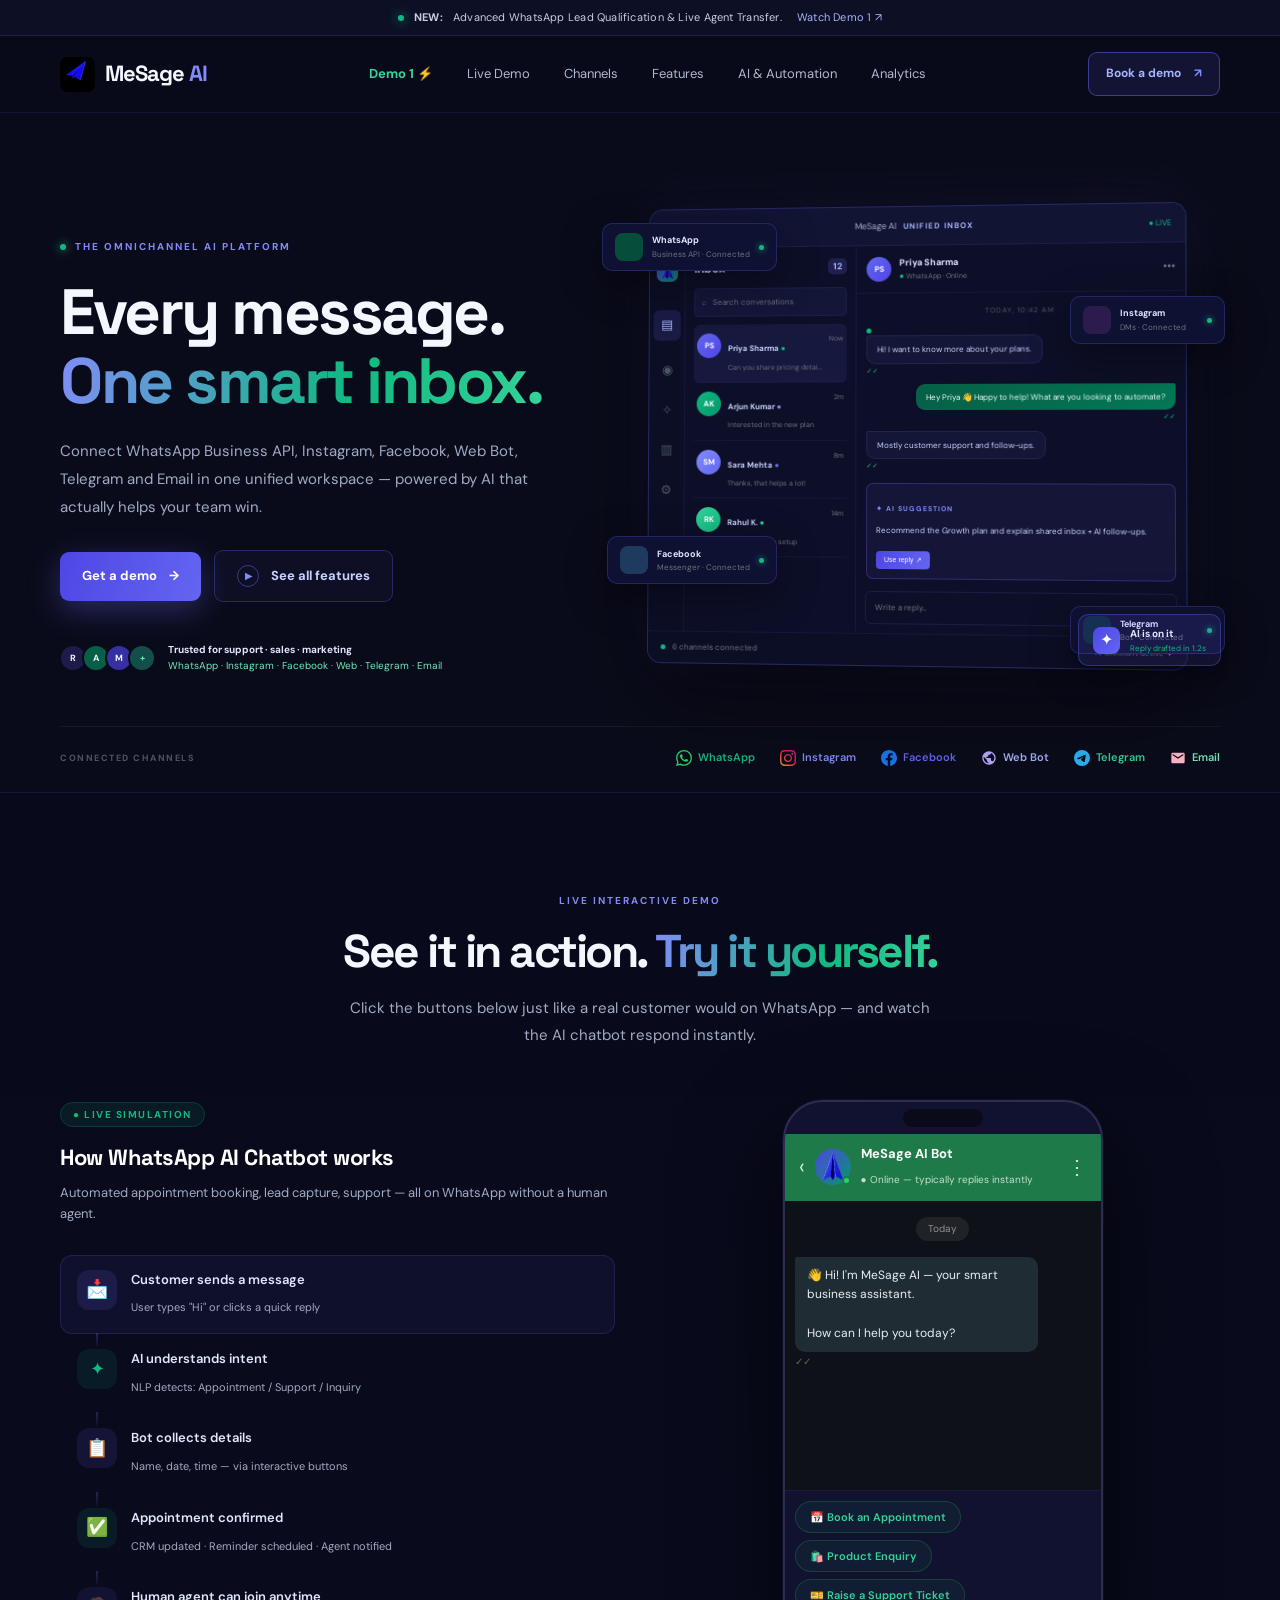
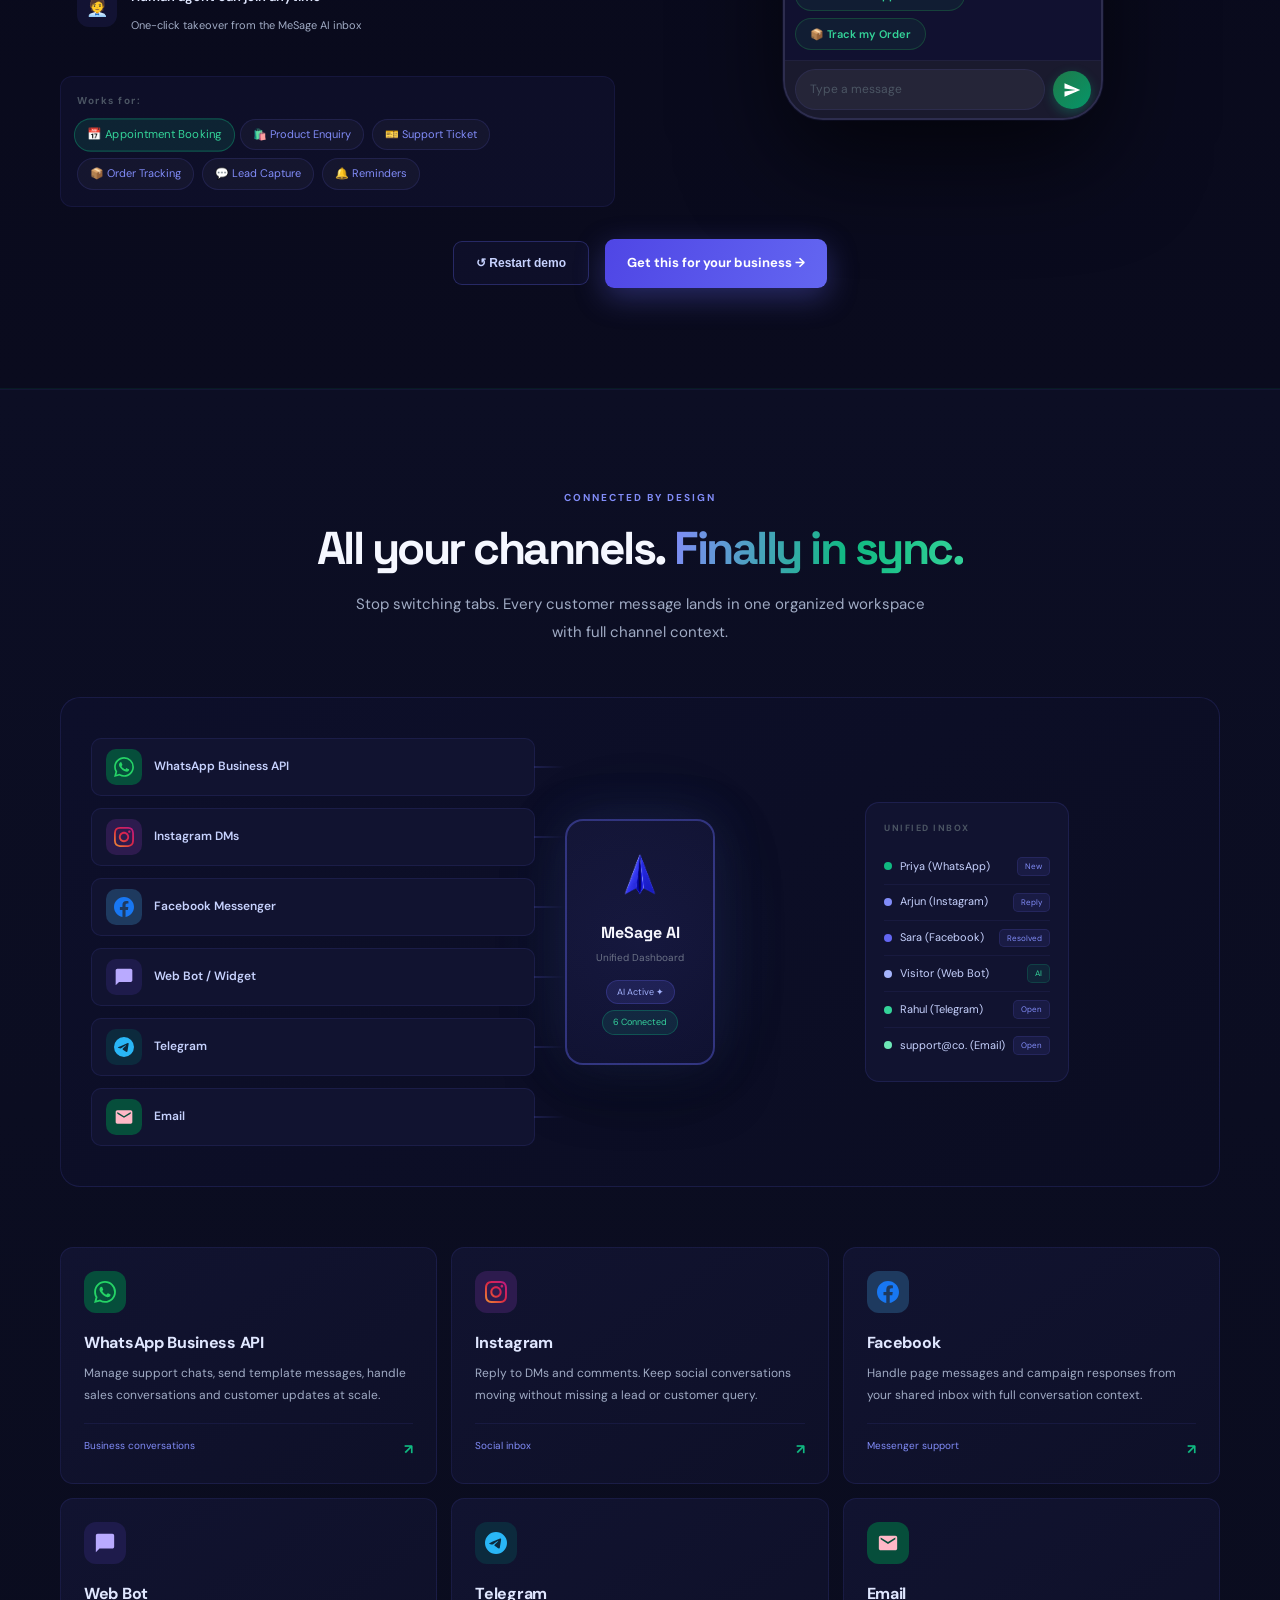
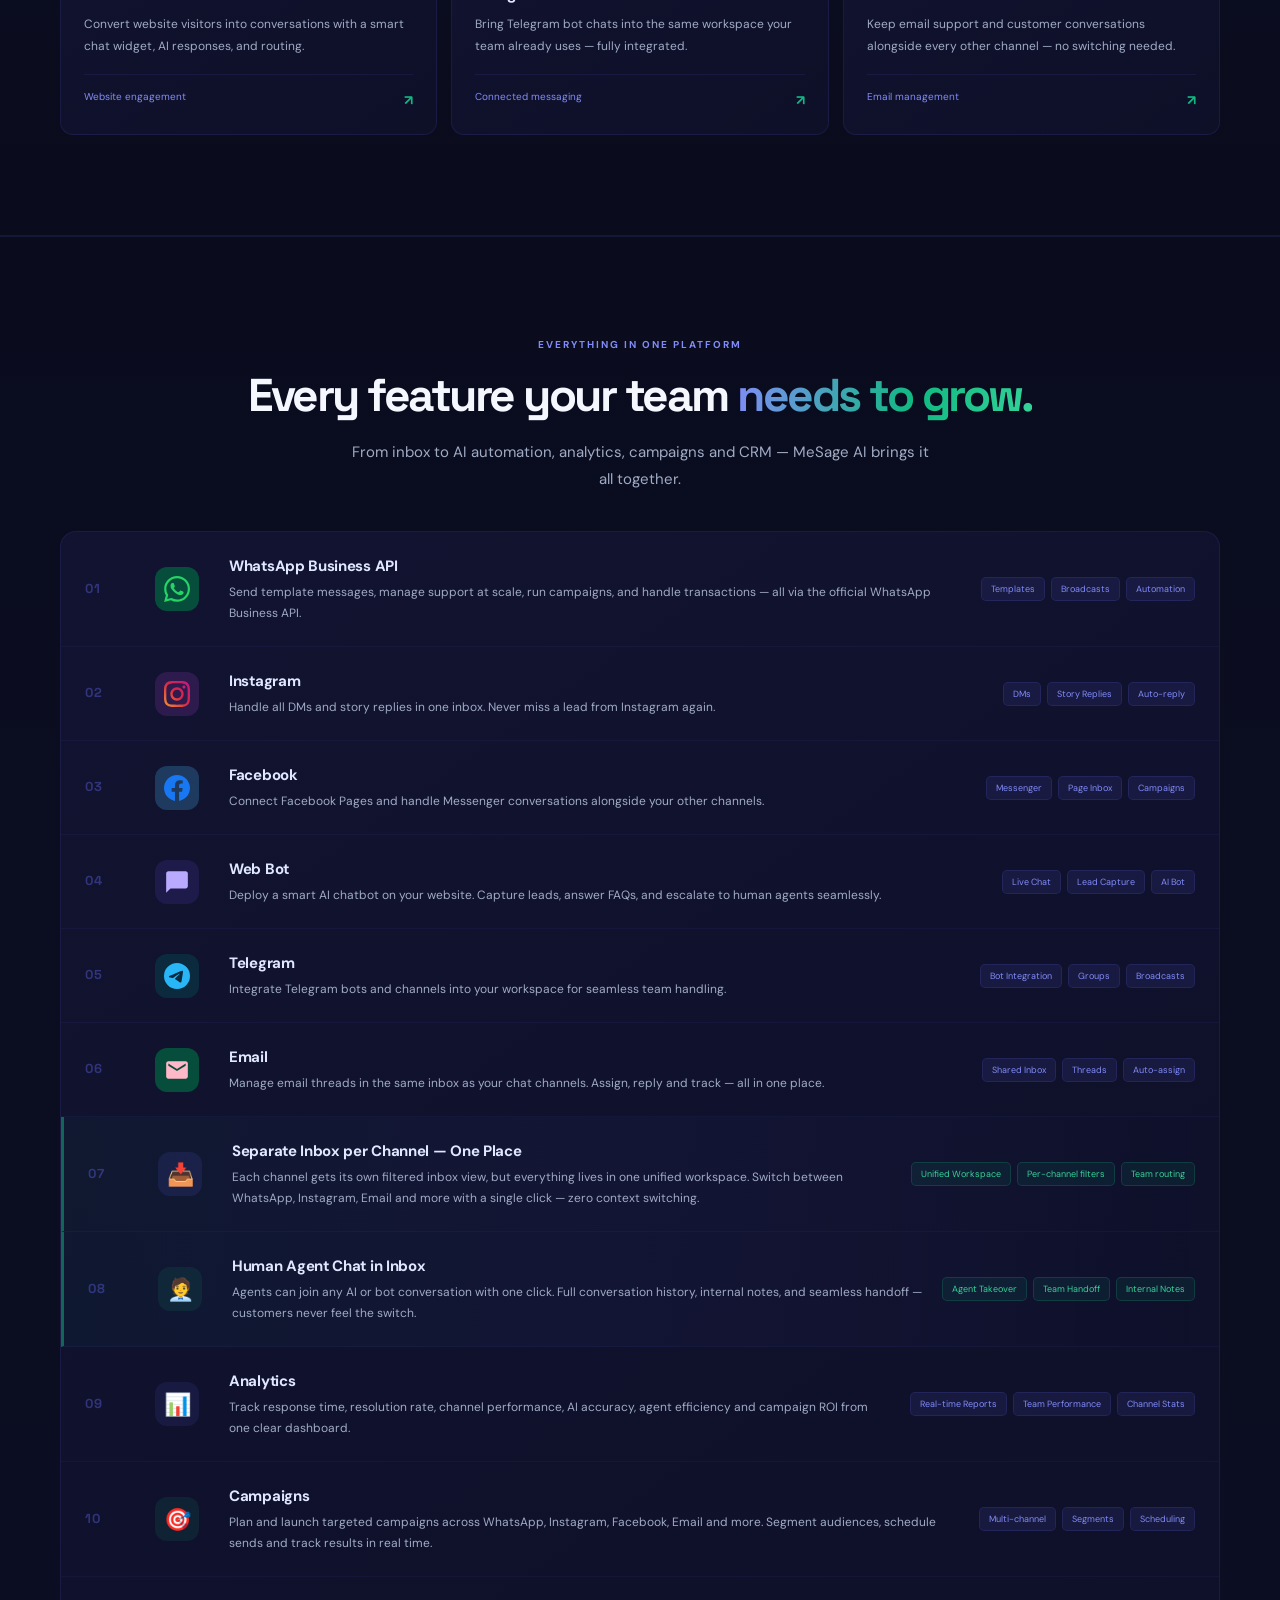
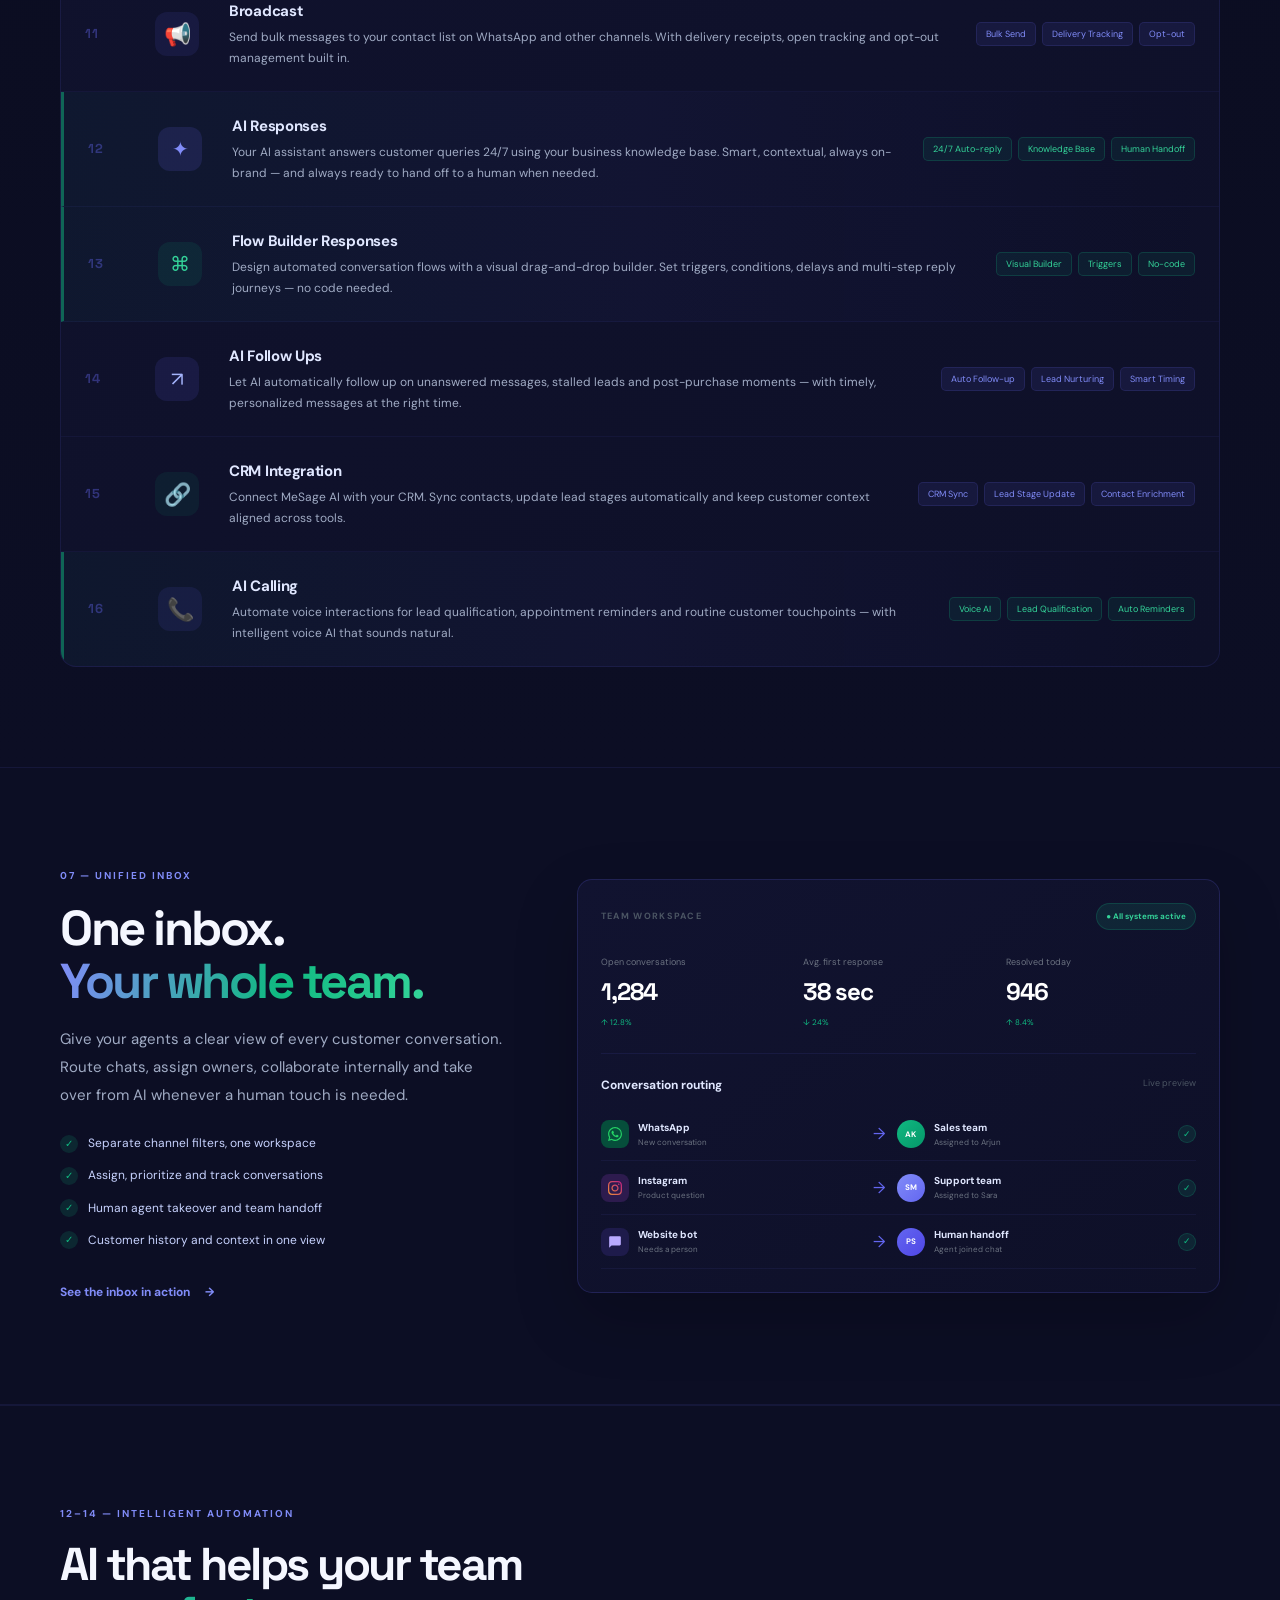
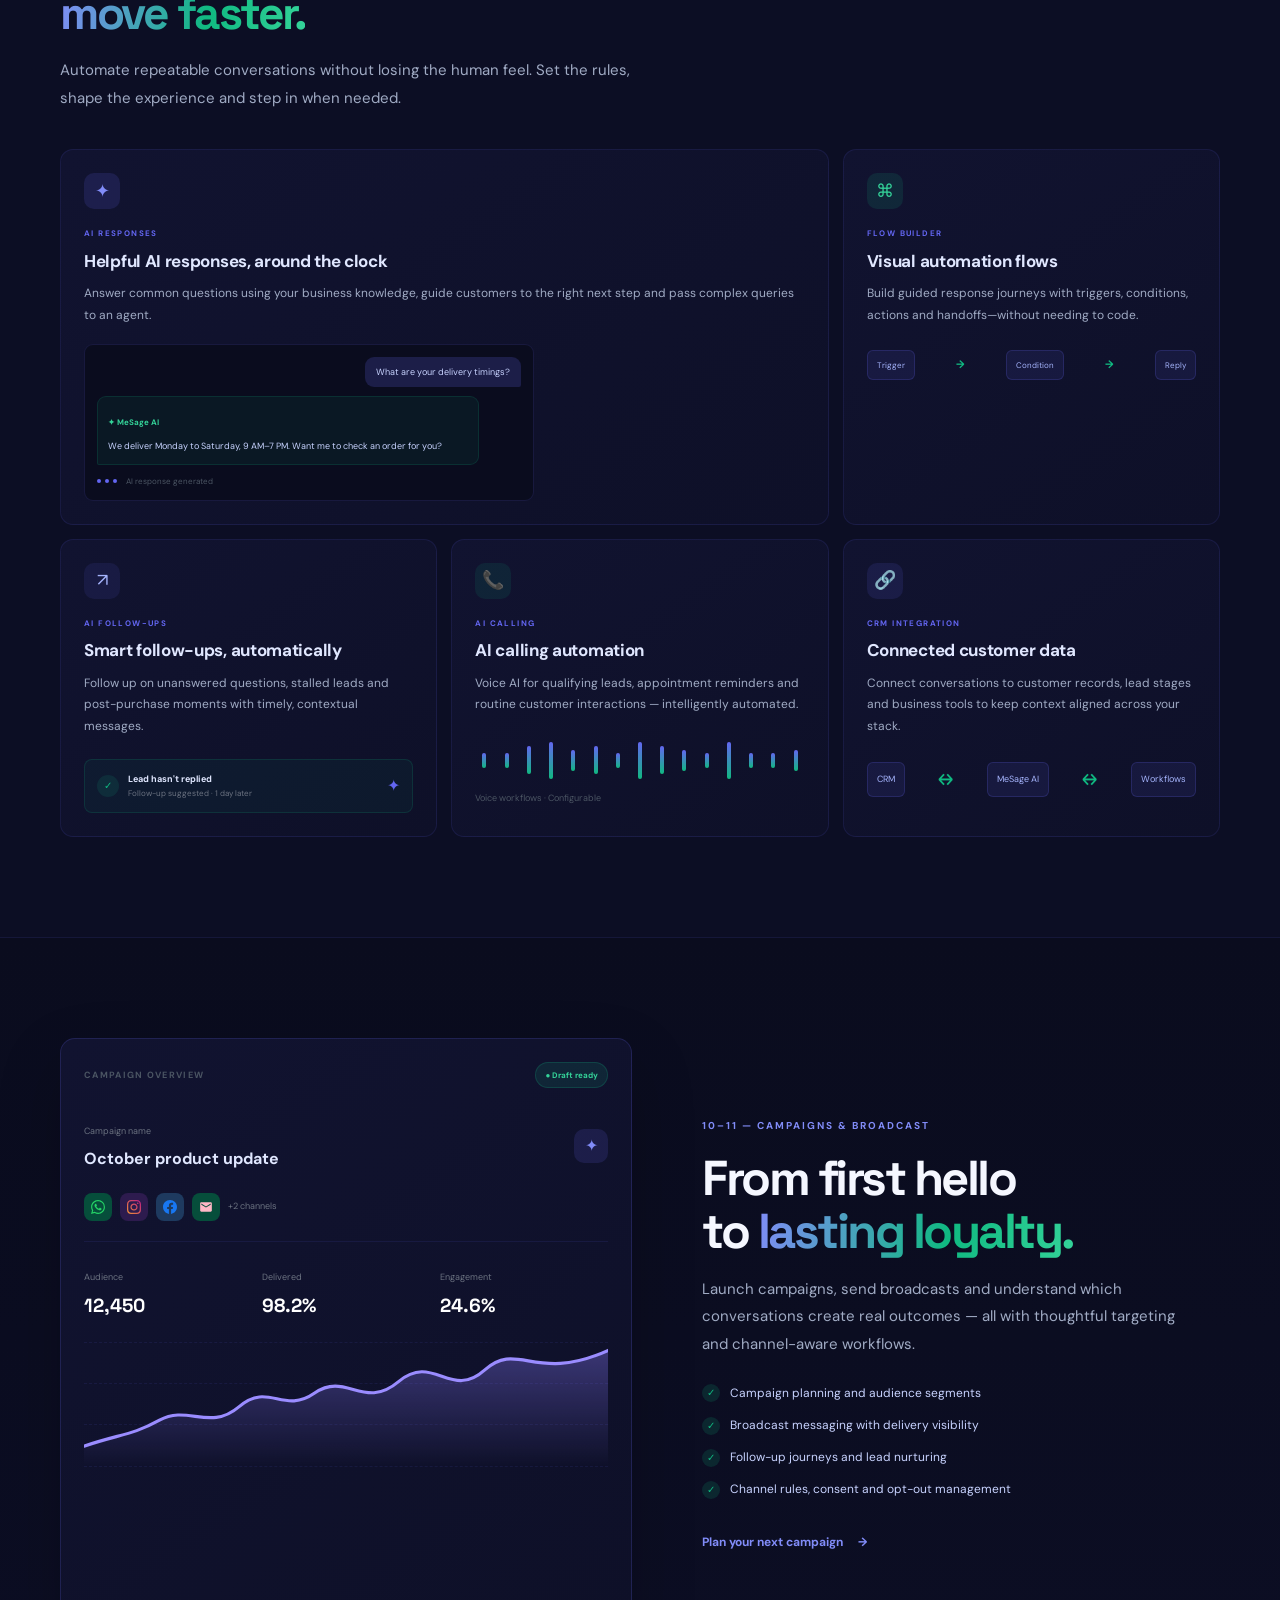
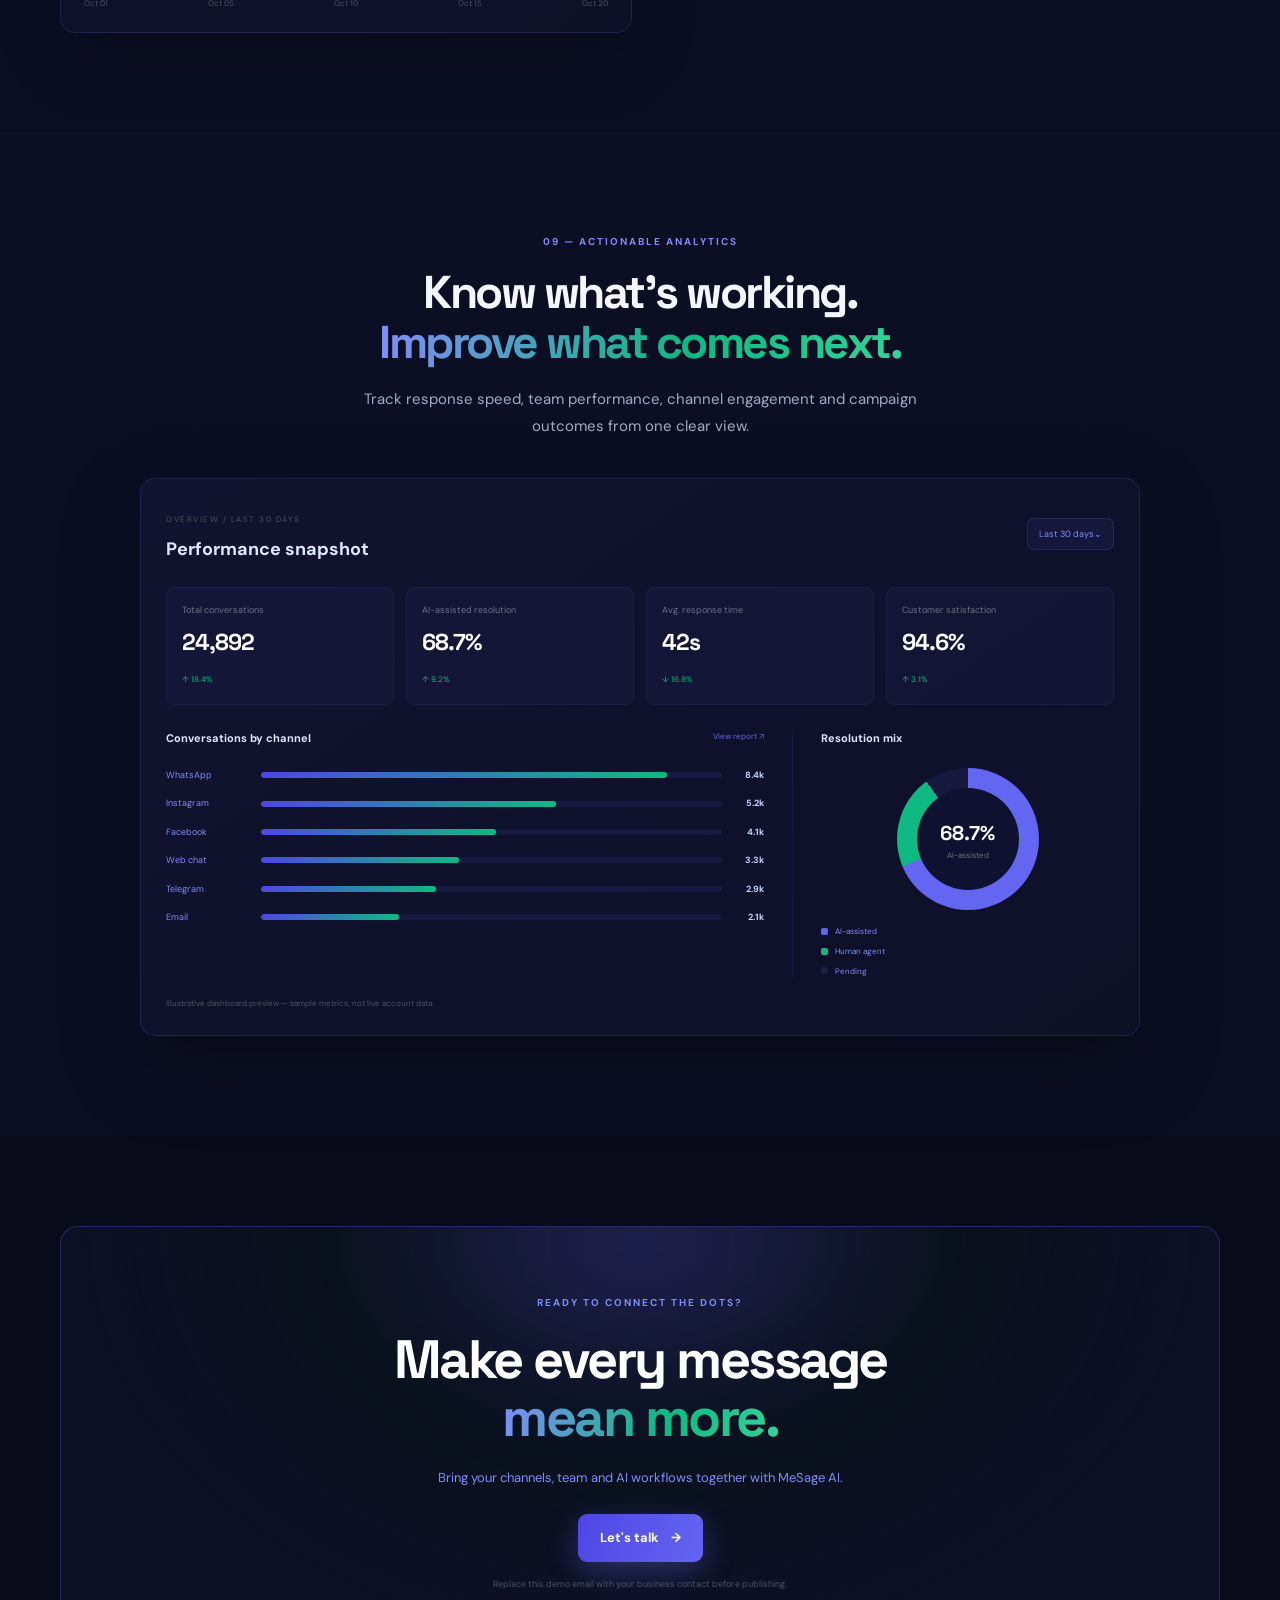
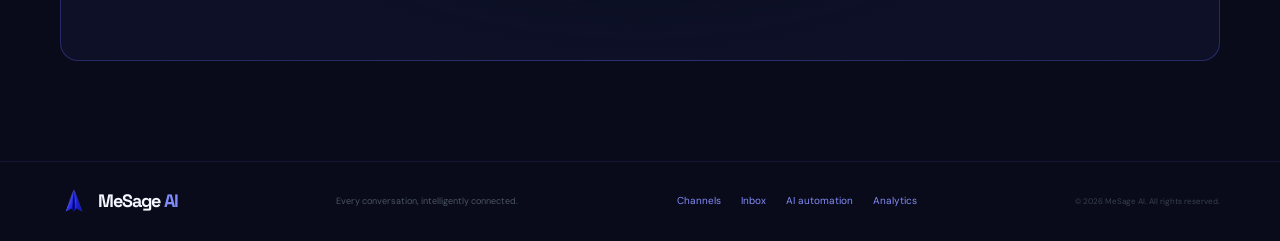
==== commit d441924c: "Add Demo 1: Advanced WhatsApp Automation with 3-stage animated simulation and live agent handoff on " ====
--- a/index.html
+++ b/index.html
@@ -13,7 +13,7 @@
 </head>
 <body>
 
-  <div class="announcement"><span class="pulse"></span> One platform. Every conversation. <a href="#features">Explore features <span>↗</span></a></div>
+  <div class="announcement"><span class="pulse"></span> <strong>NEW:</strong> Advanced WhatsApp Lead Qualification & Live Agent Transfer. <a href="demo1.html">Watch Demo 1 <span>↗</span></a></div>
 
   <header class="nav-wrap">
     <nav class="nav container">
@@ -23,6 +23,7 @@
       </a>
       <button class="menu-toggle" aria-label="Toggle navigation" aria-expanded="false">☰</button>
       <div class="nav-links">
+        <a href="demo1.html" style="color: #34d399; font-weight: 700;">Demo 1 ⚡</a>
         <a href="#demo">Live Demo</a>
         <a href="#channels">Channels</a>
         <a href="#features">Features</a>
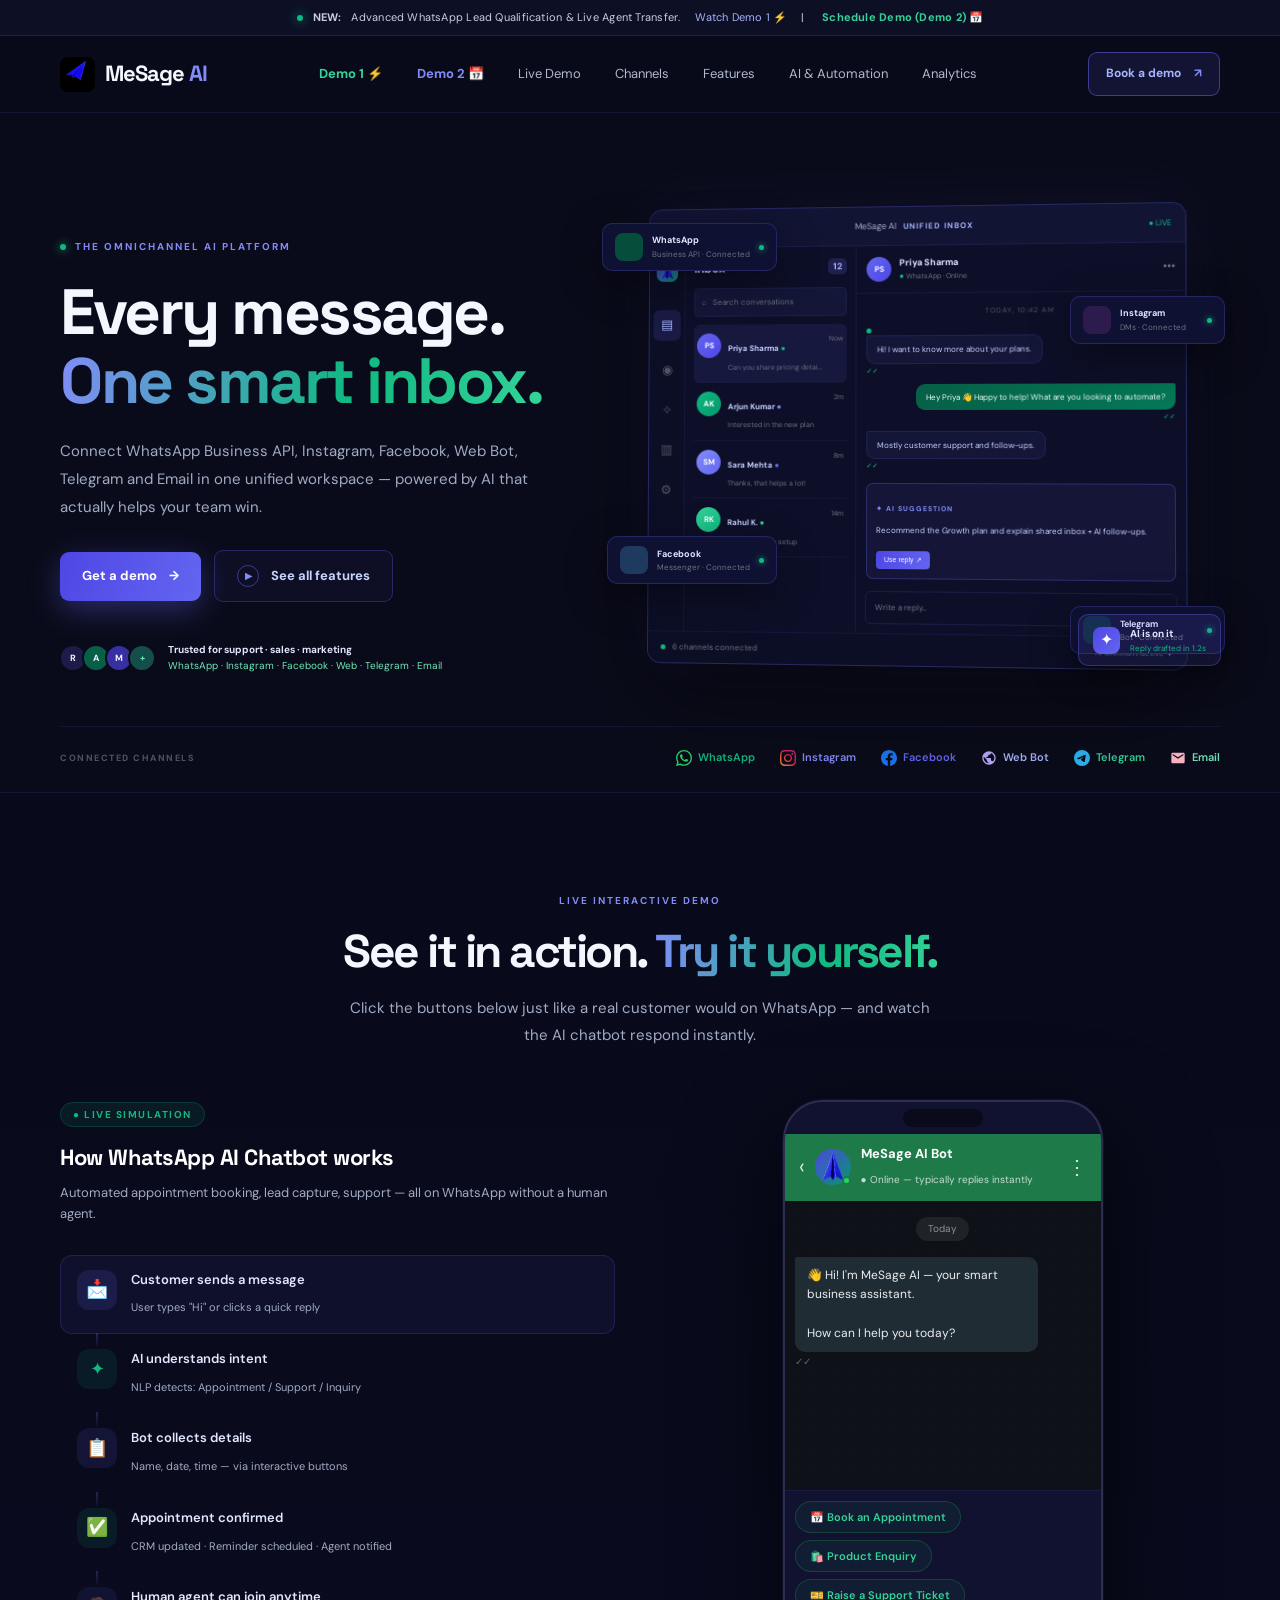
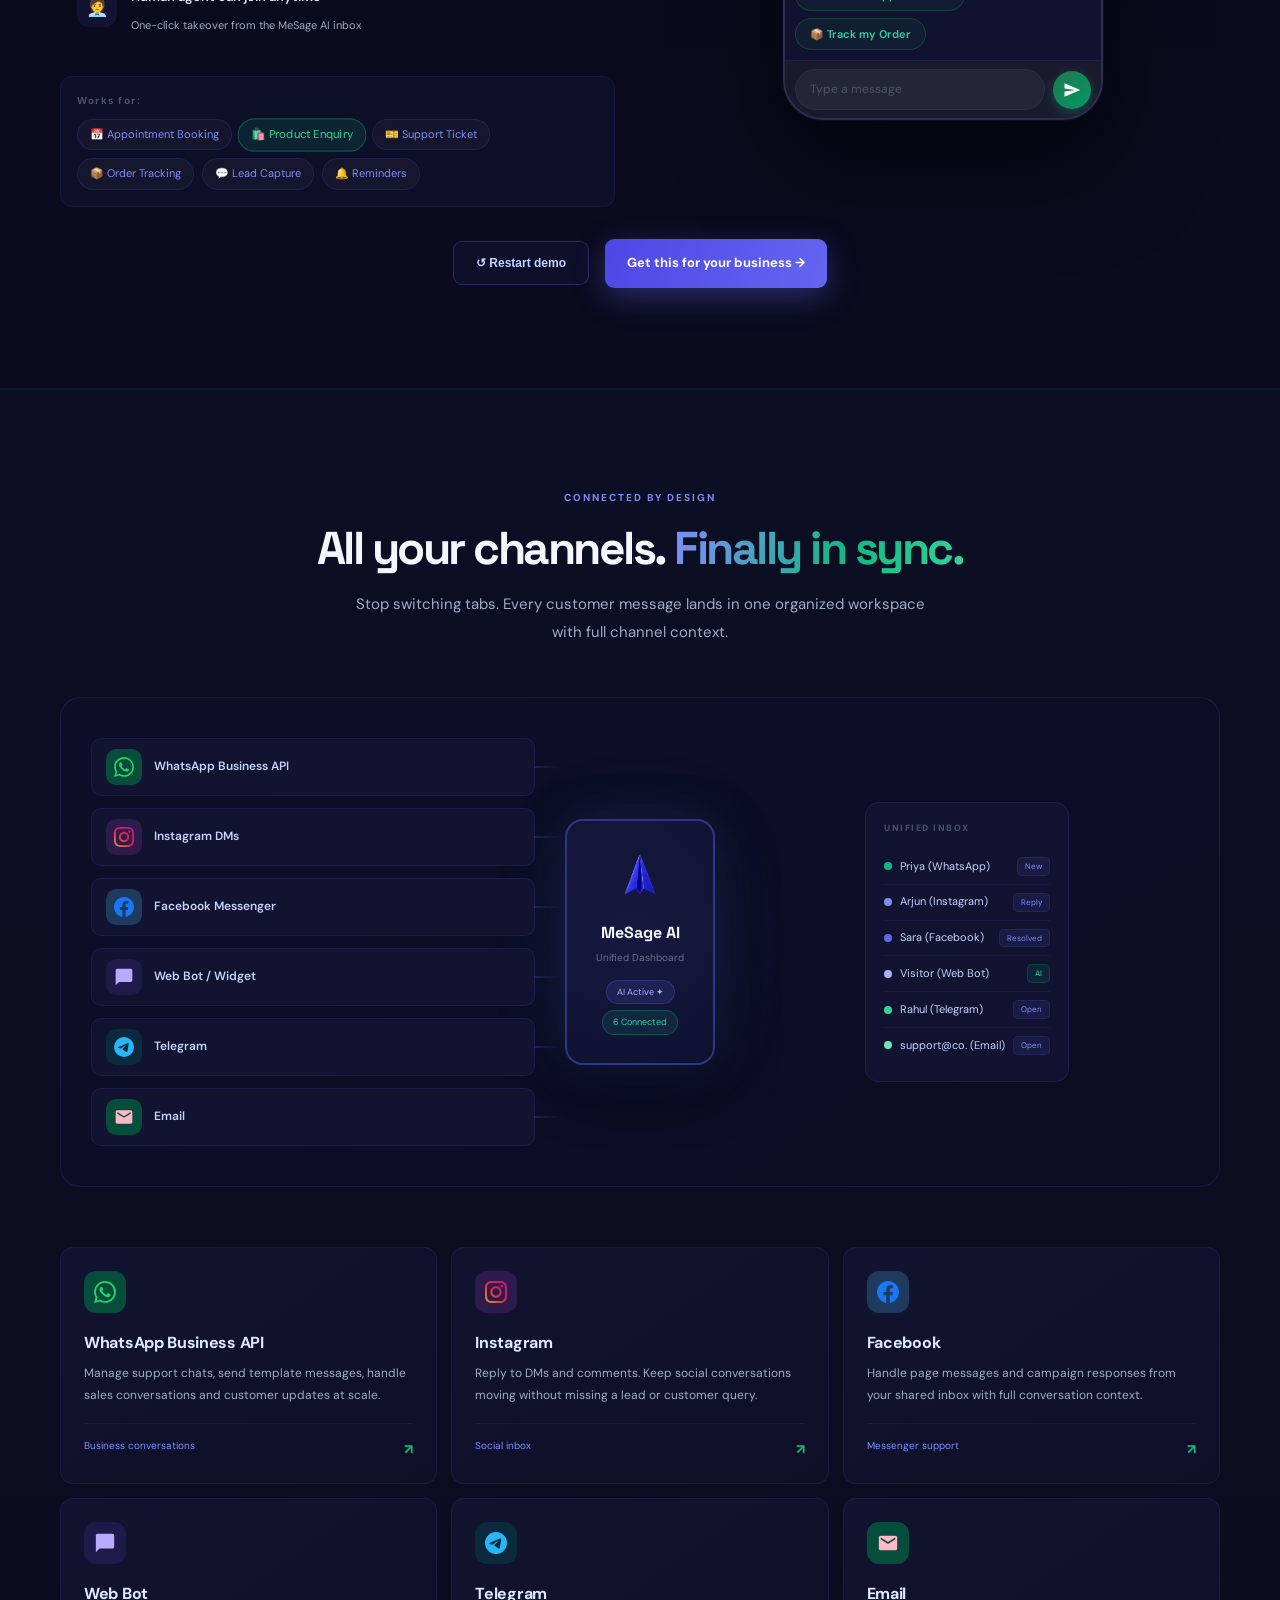
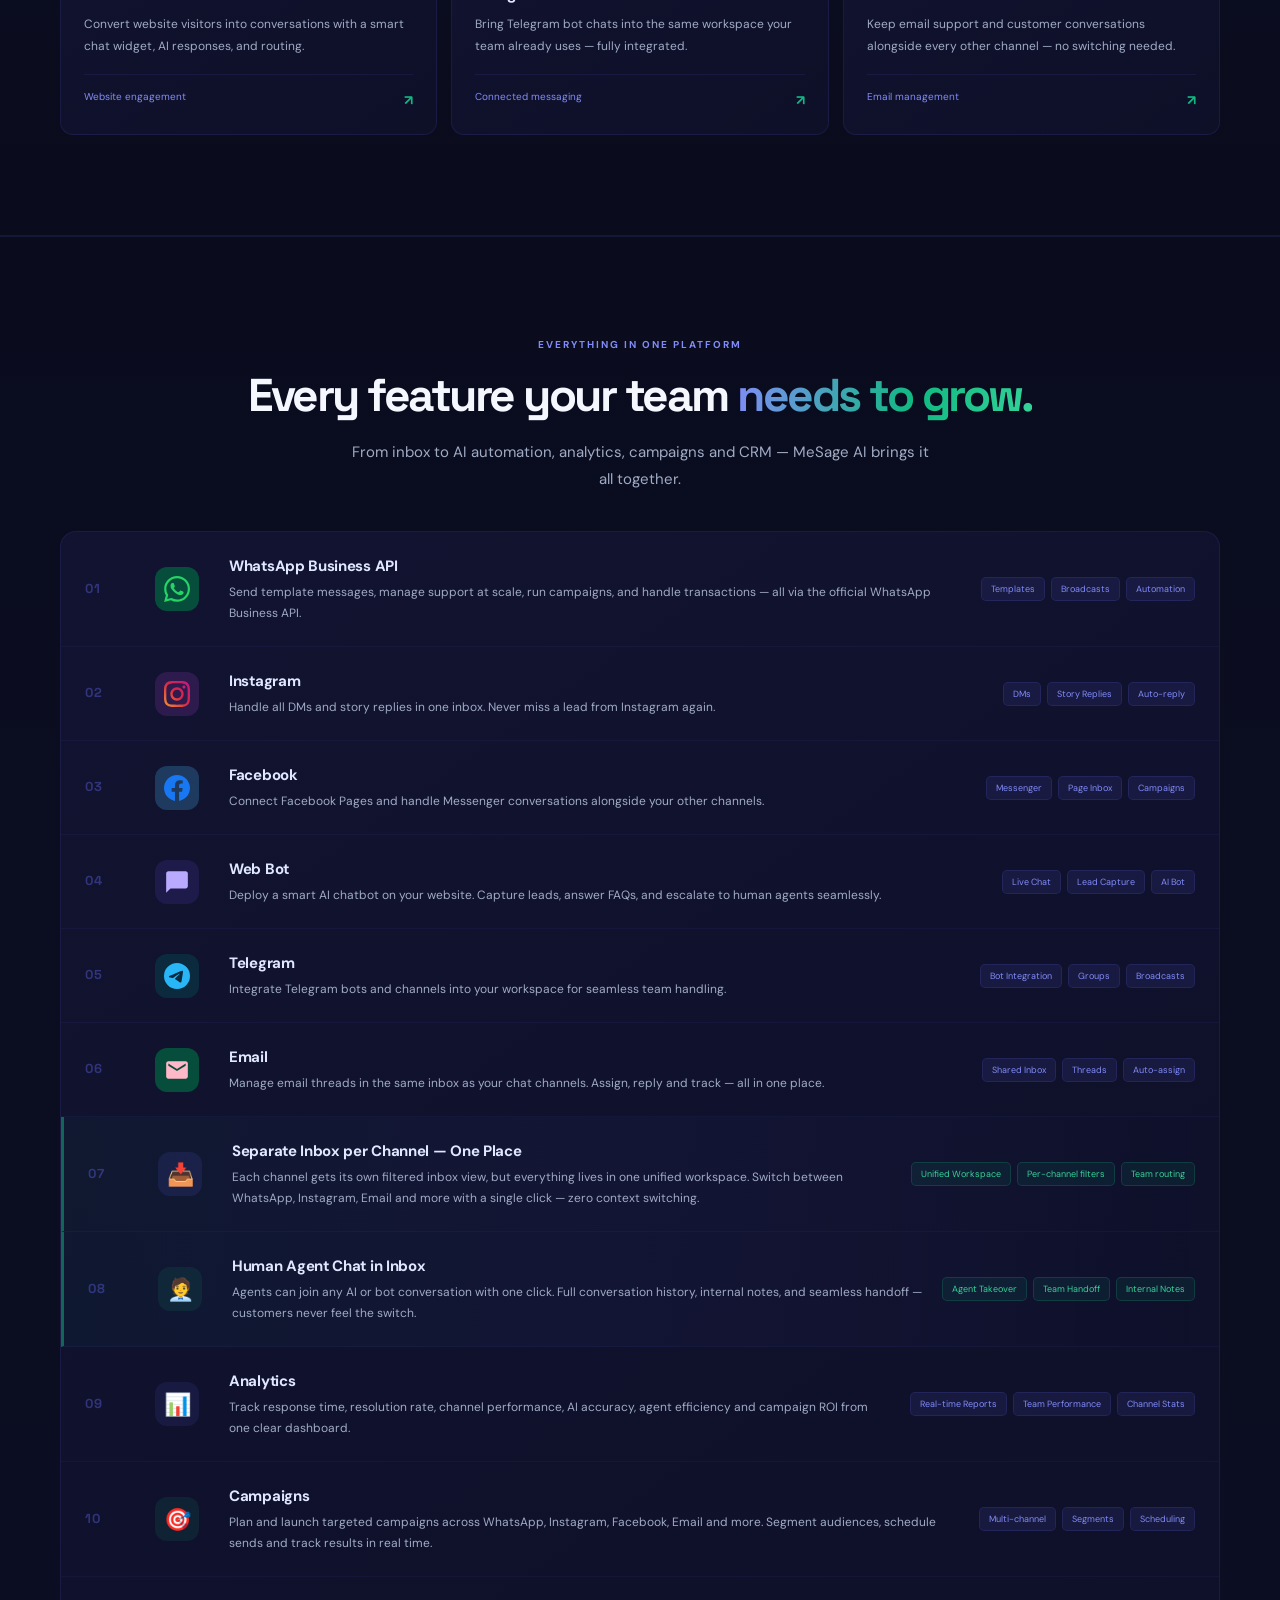
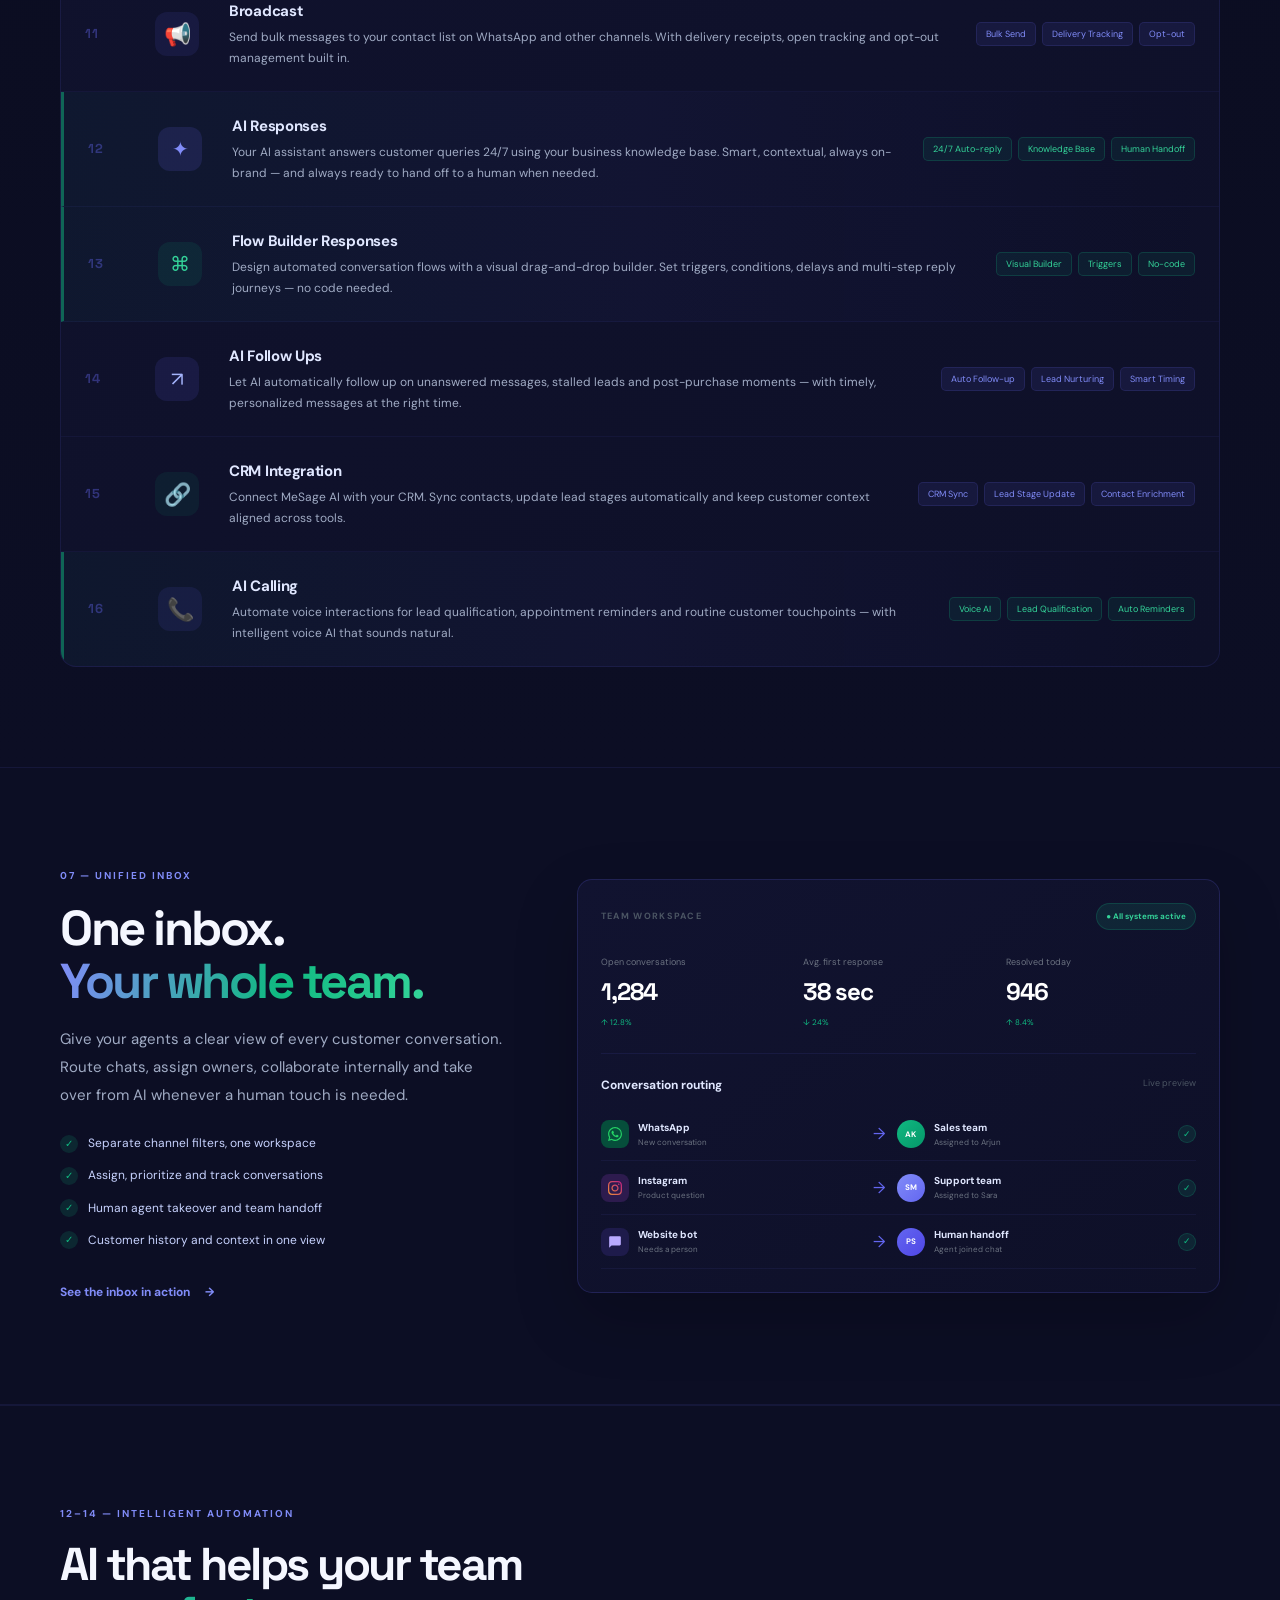
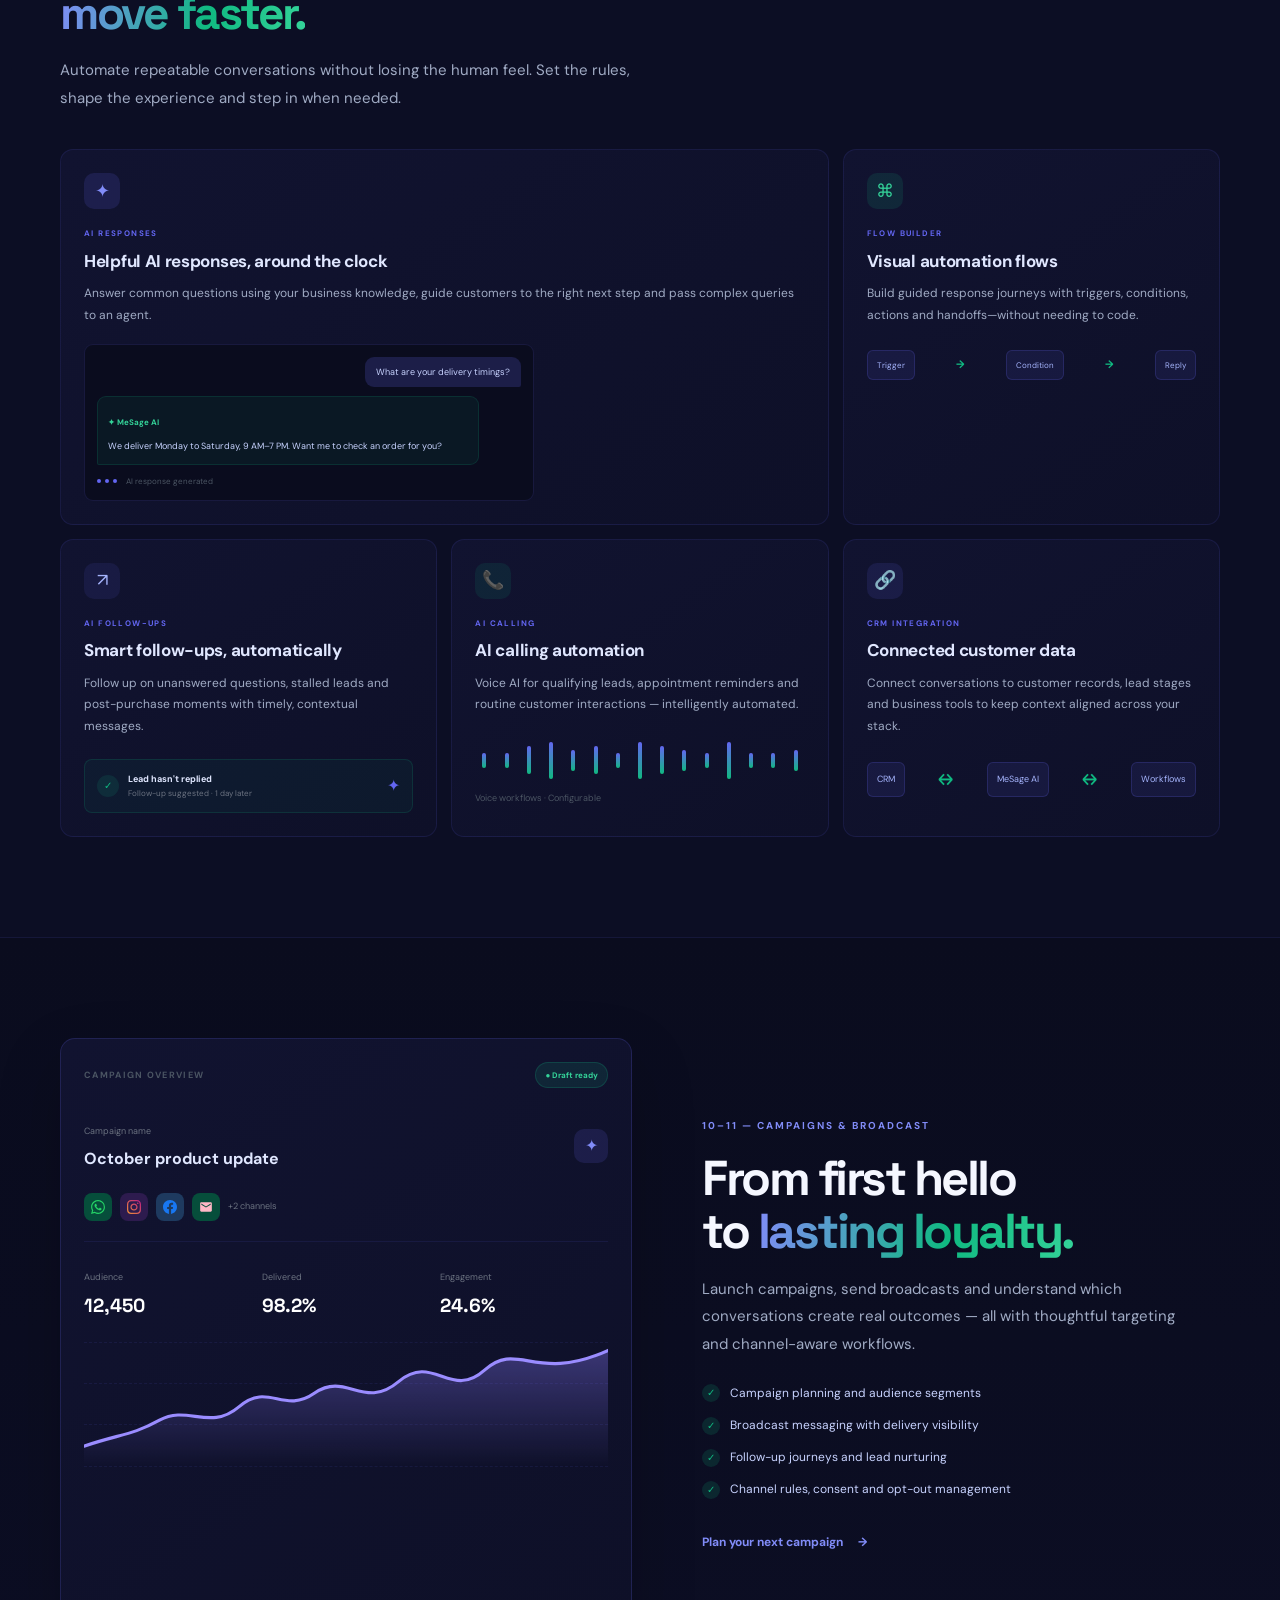
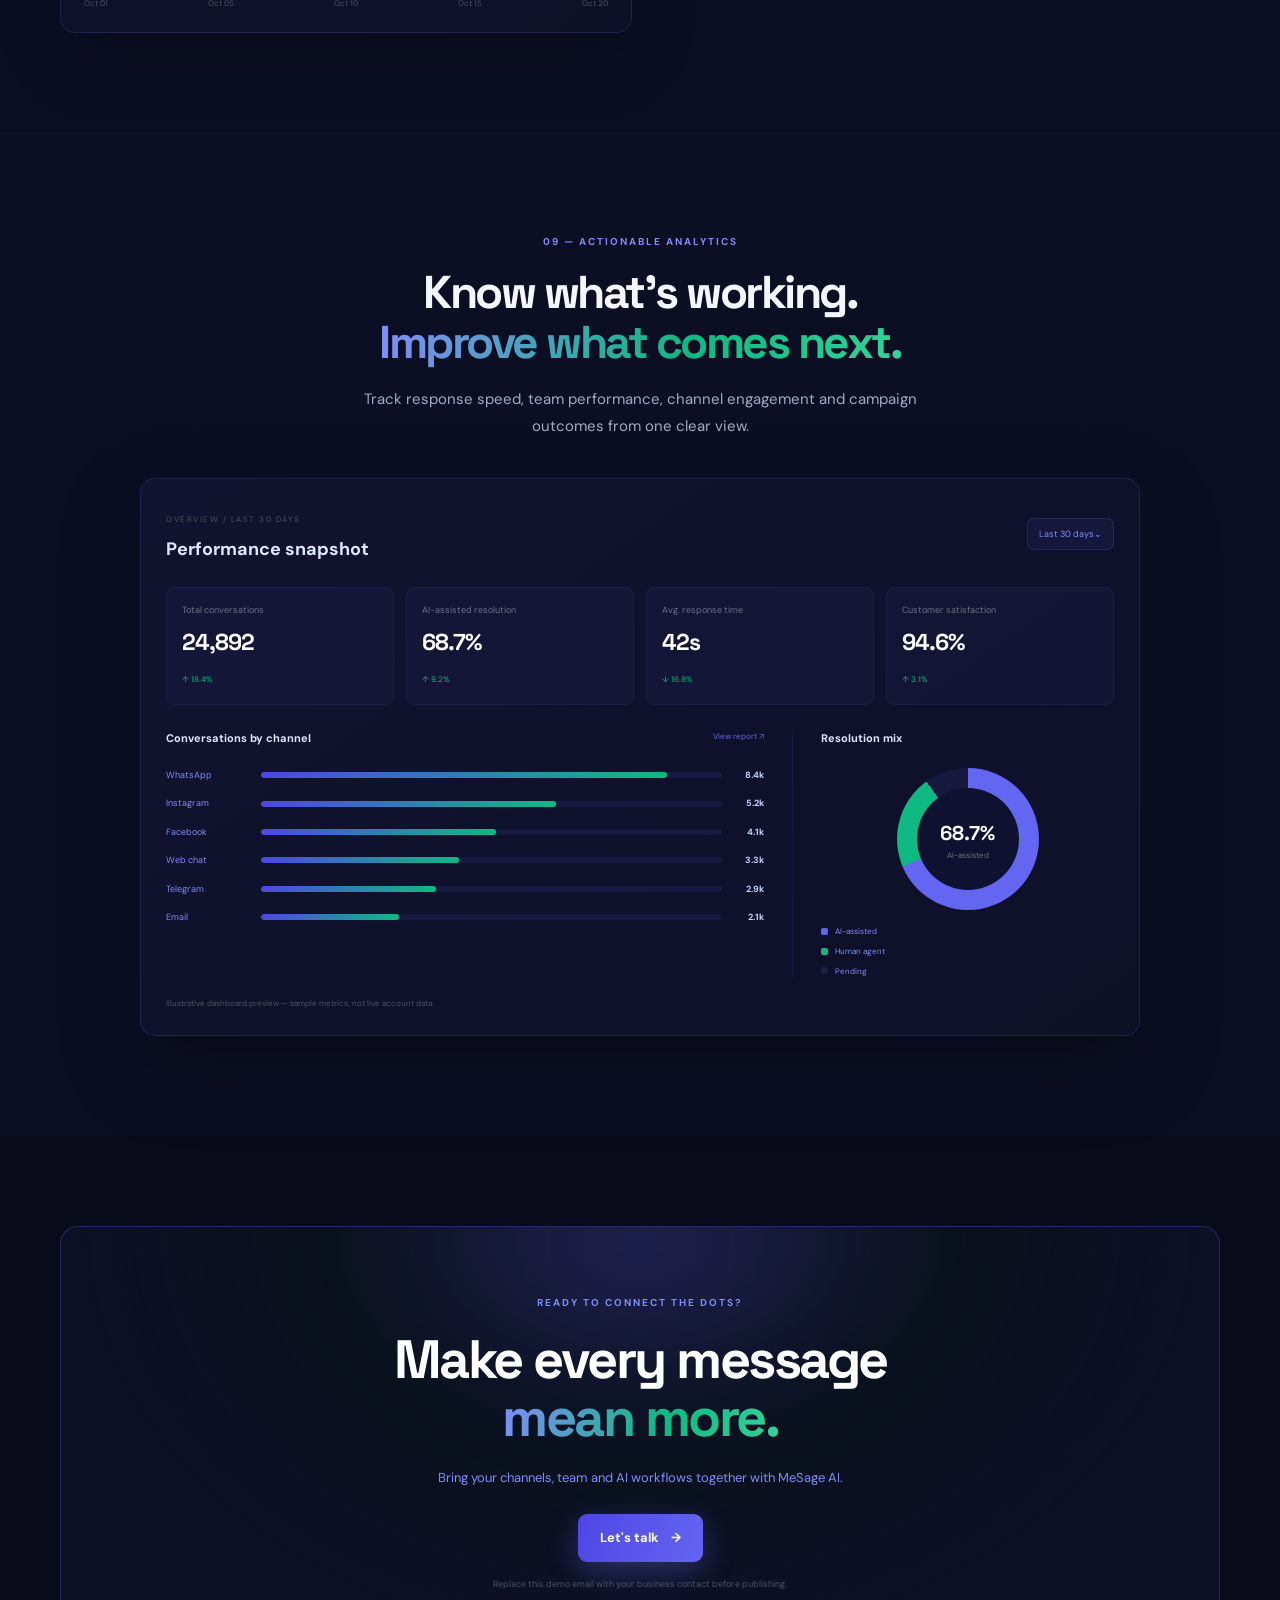
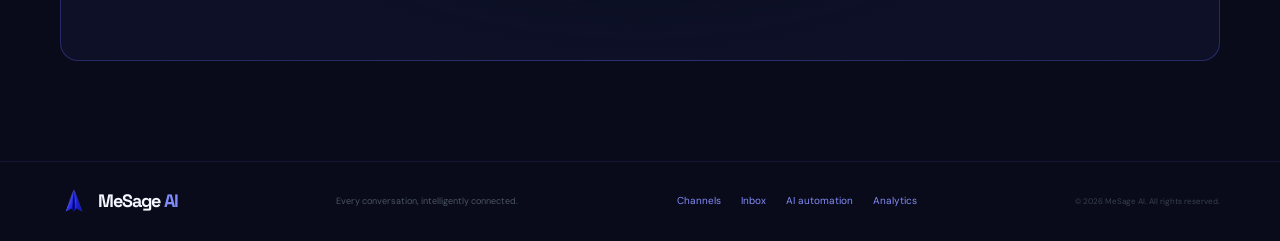
==== commit 40ca1a02: "Update demo1: new title, larger themed screens (Green/White/Indigo), authentic WhatsApp wallpaper, A" ====
--- a/index.html
+++ b/index.html
@@ -13,7 +13,7 @@
 </head>
 <body>
 
-  <div class="announcement"><span class="pulse"></span> <strong>NEW:</strong> Advanced WhatsApp Lead Qualification & Live Agent Transfer. <a href="demo1.html">Watch Demo 1 <span>↗</span></a></div>
+  <div class="announcement"><span class="pulse"></span> <strong>NEW:</strong> Advanced WhatsApp Lead Qualification & Live Agent Transfer. <a href="demo1.html">Watch Demo 1 <span>⚡</span></a> &nbsp;|&nbsp; <a href="demo2.html" style="color: #34d399; font-weight: 700;">Schedule Demo (Demo 2) <span>📅</span></a></div>
 
   <header class="nav-wrap">
     <nav class="nav container">
@@ -24,13 +24,14 @@
       <button class="menu-toggle" aria-label="Toggle navigation" aria-expanded="false">☰</button>
       <div class="nav-links">
         <a href="demo1.html" style="color: #34d399; font-weight: 700;">Demo 1 ⚡</a>
+        <a href="demo2.html" style="color: #818cf8; font-weight: 700;">Demo 2 📅</a>
         <a href="#demo">Live Demo</a>
         <a href="#channels">Channels</a>
         <a href="#features">Features</a>
         <a href="#ai">AI & Automation</a>
         <a href="#analytics">Analytics</a>
       </div>
-      <a class="nav-cta" href="#contact">Book a demo <span>↗</span></a>
+      <a class="nav-cta" href="demo2.html">Book a demo <span>↗</span></a>
     </nav>
   </header>
 
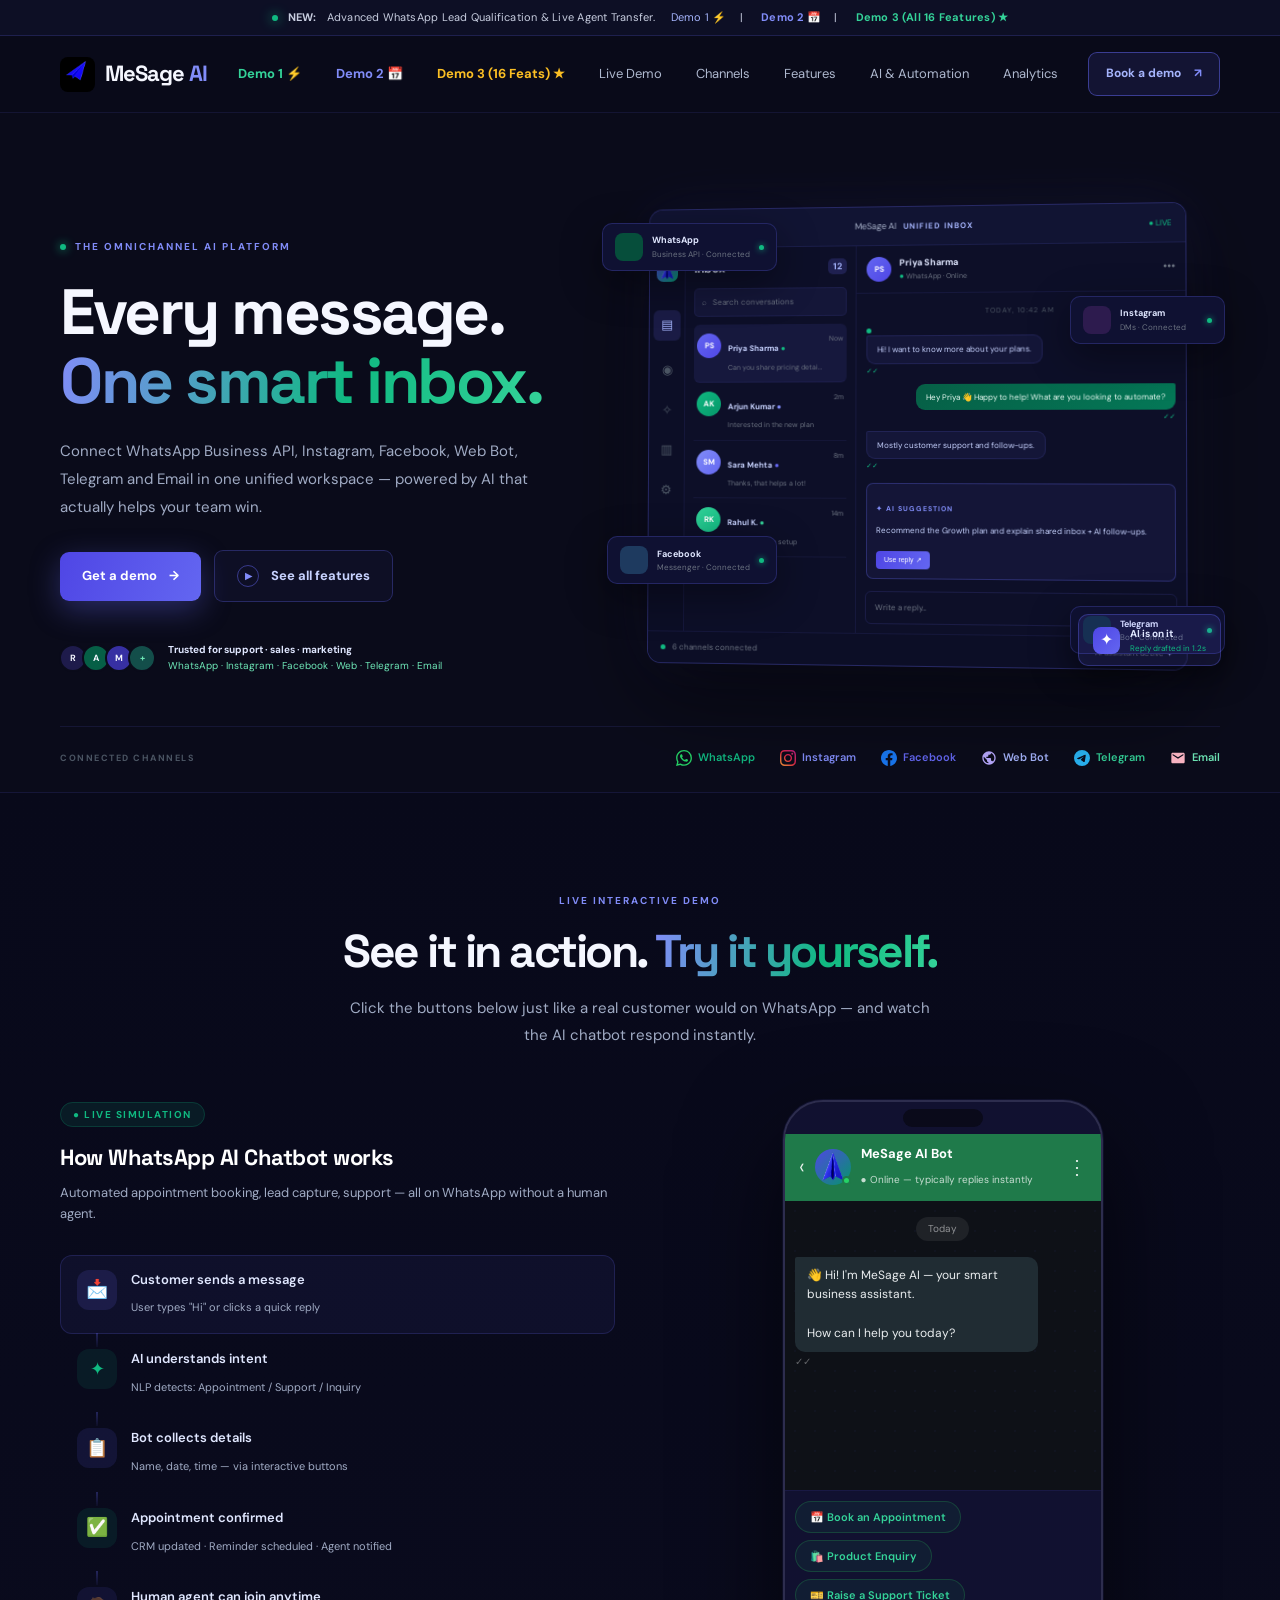
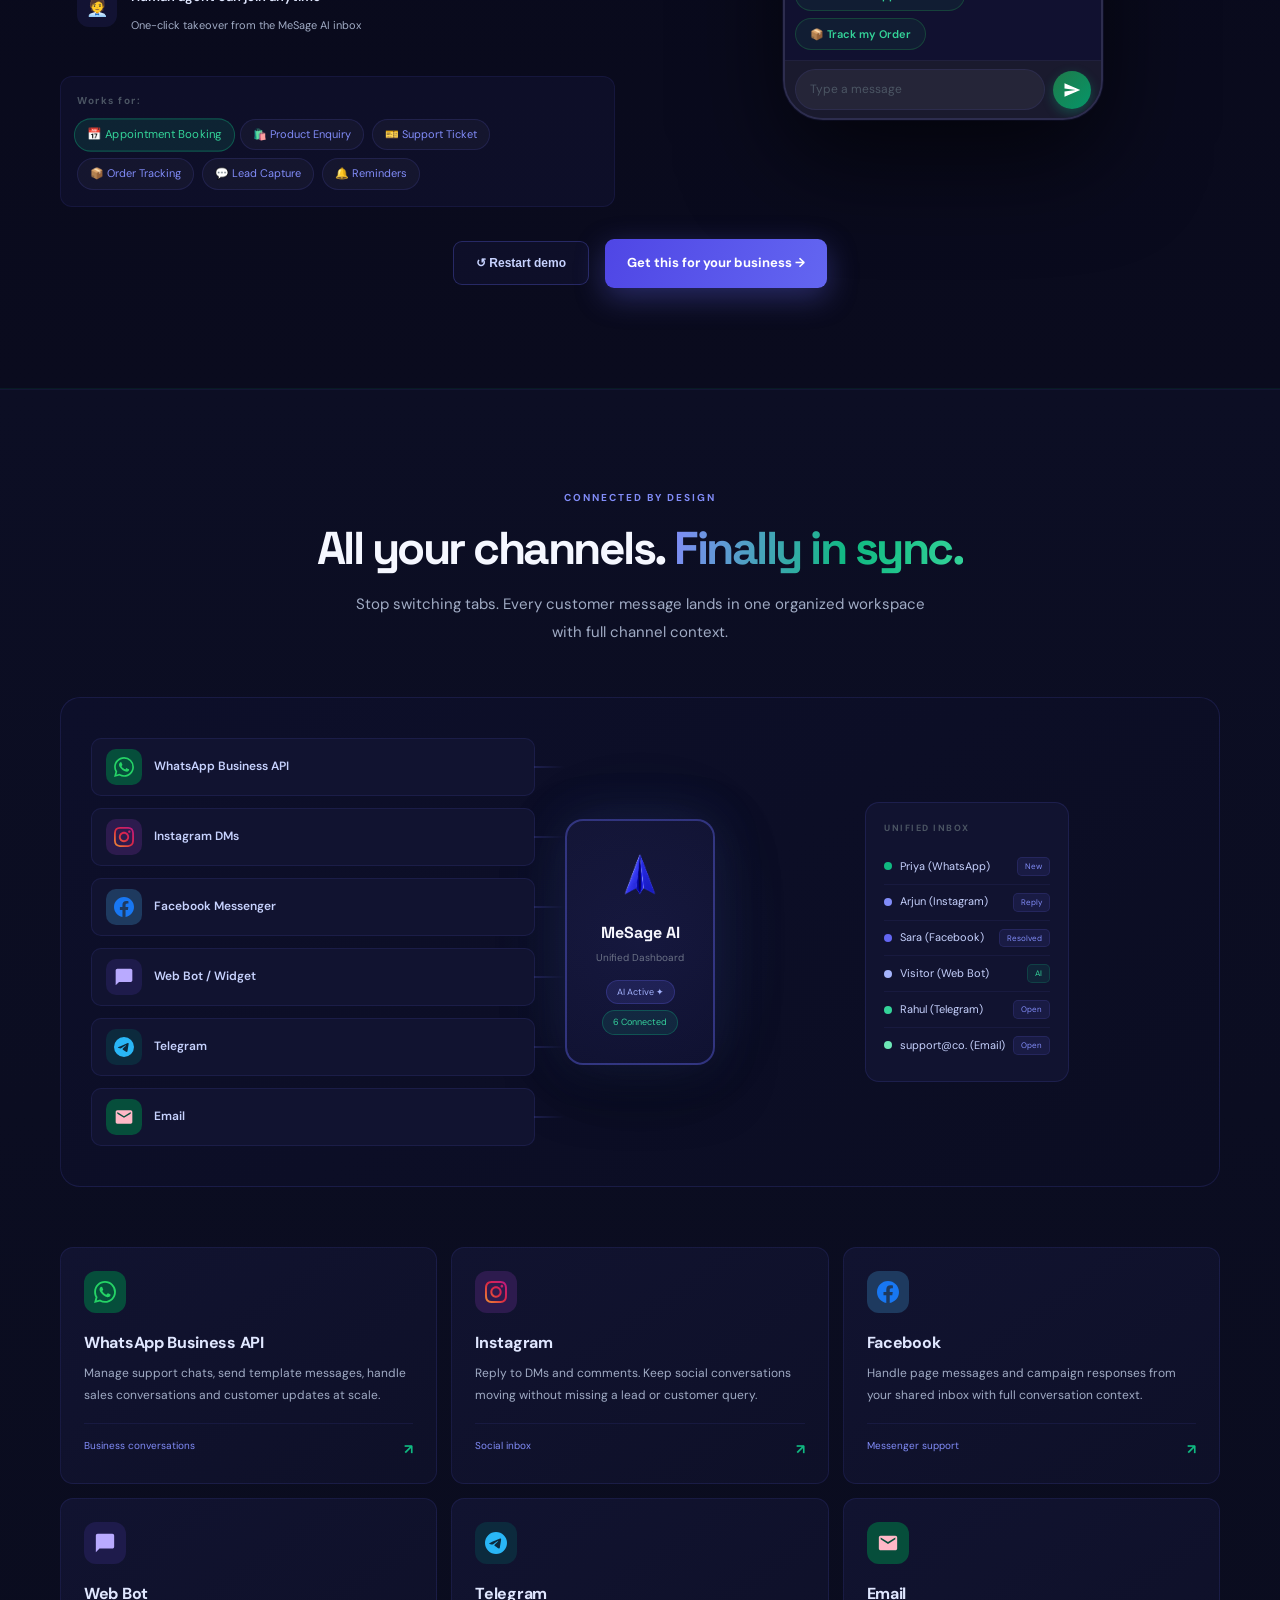
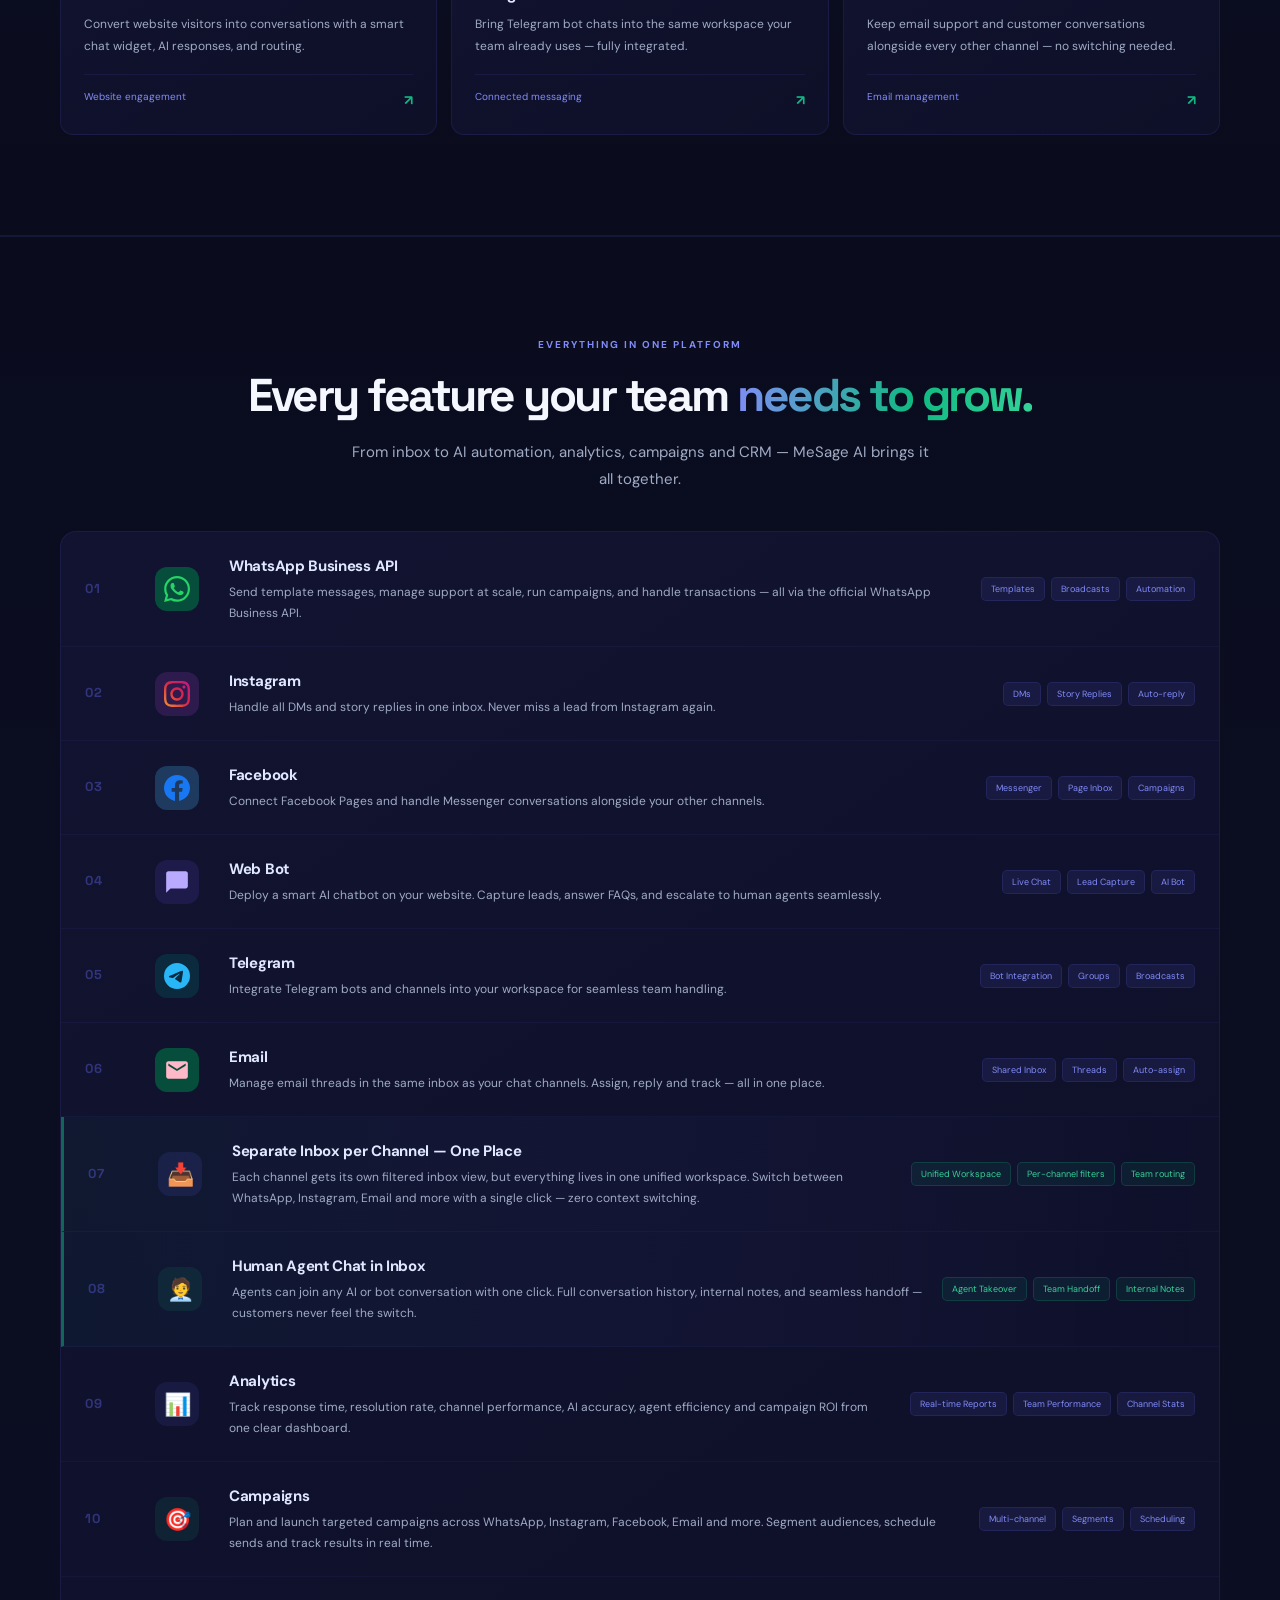
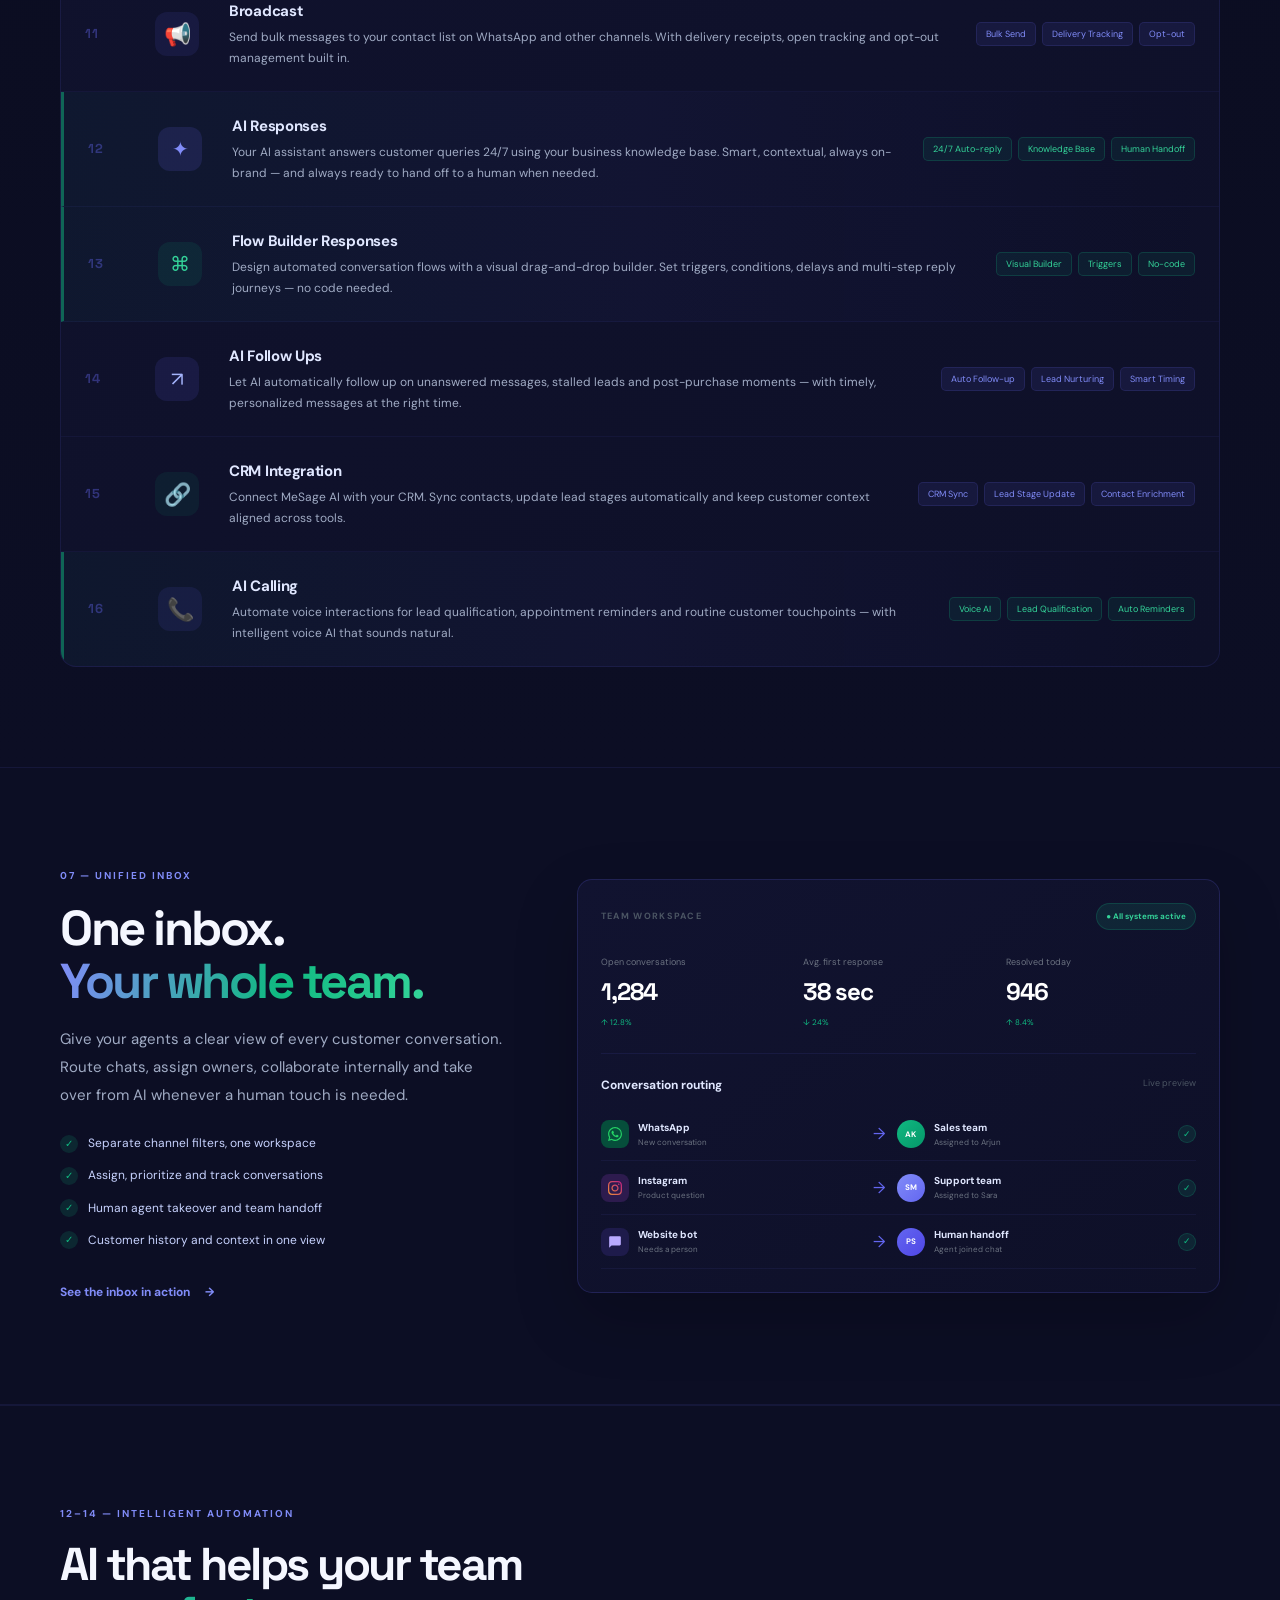
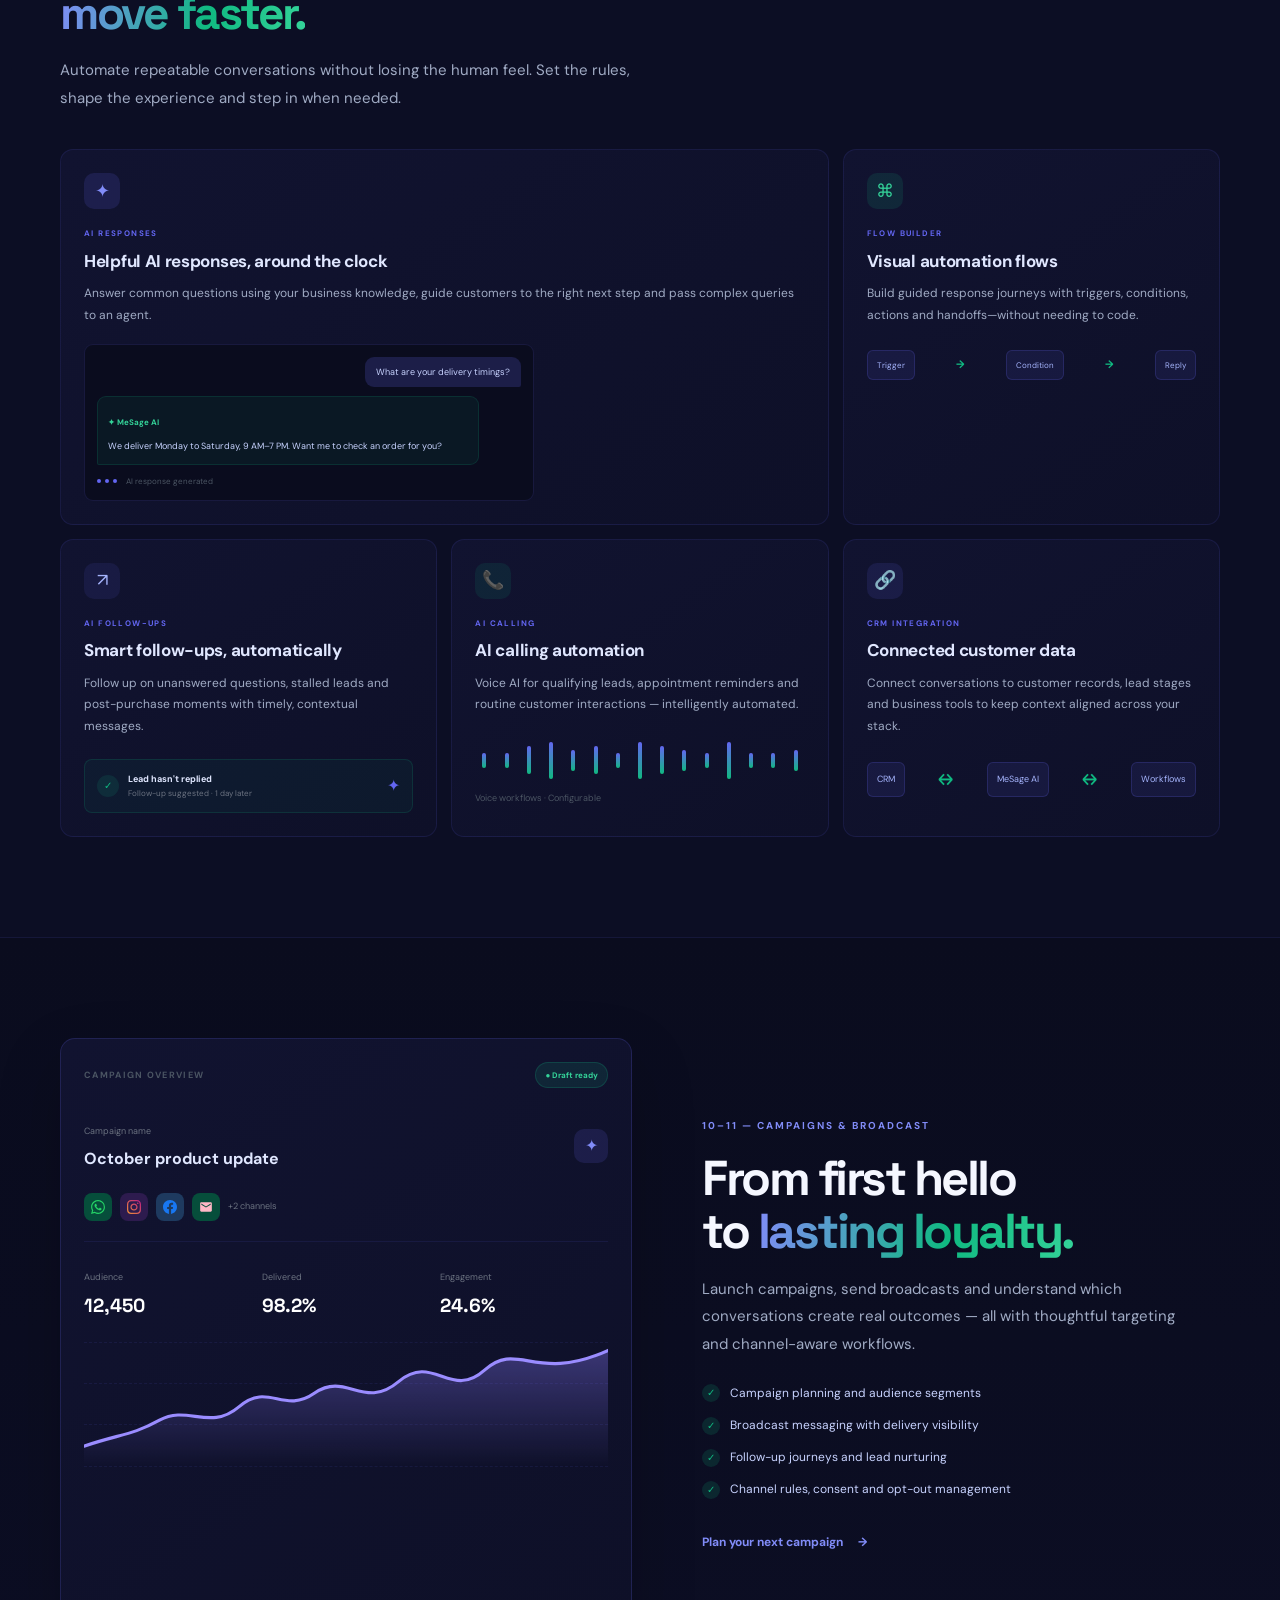
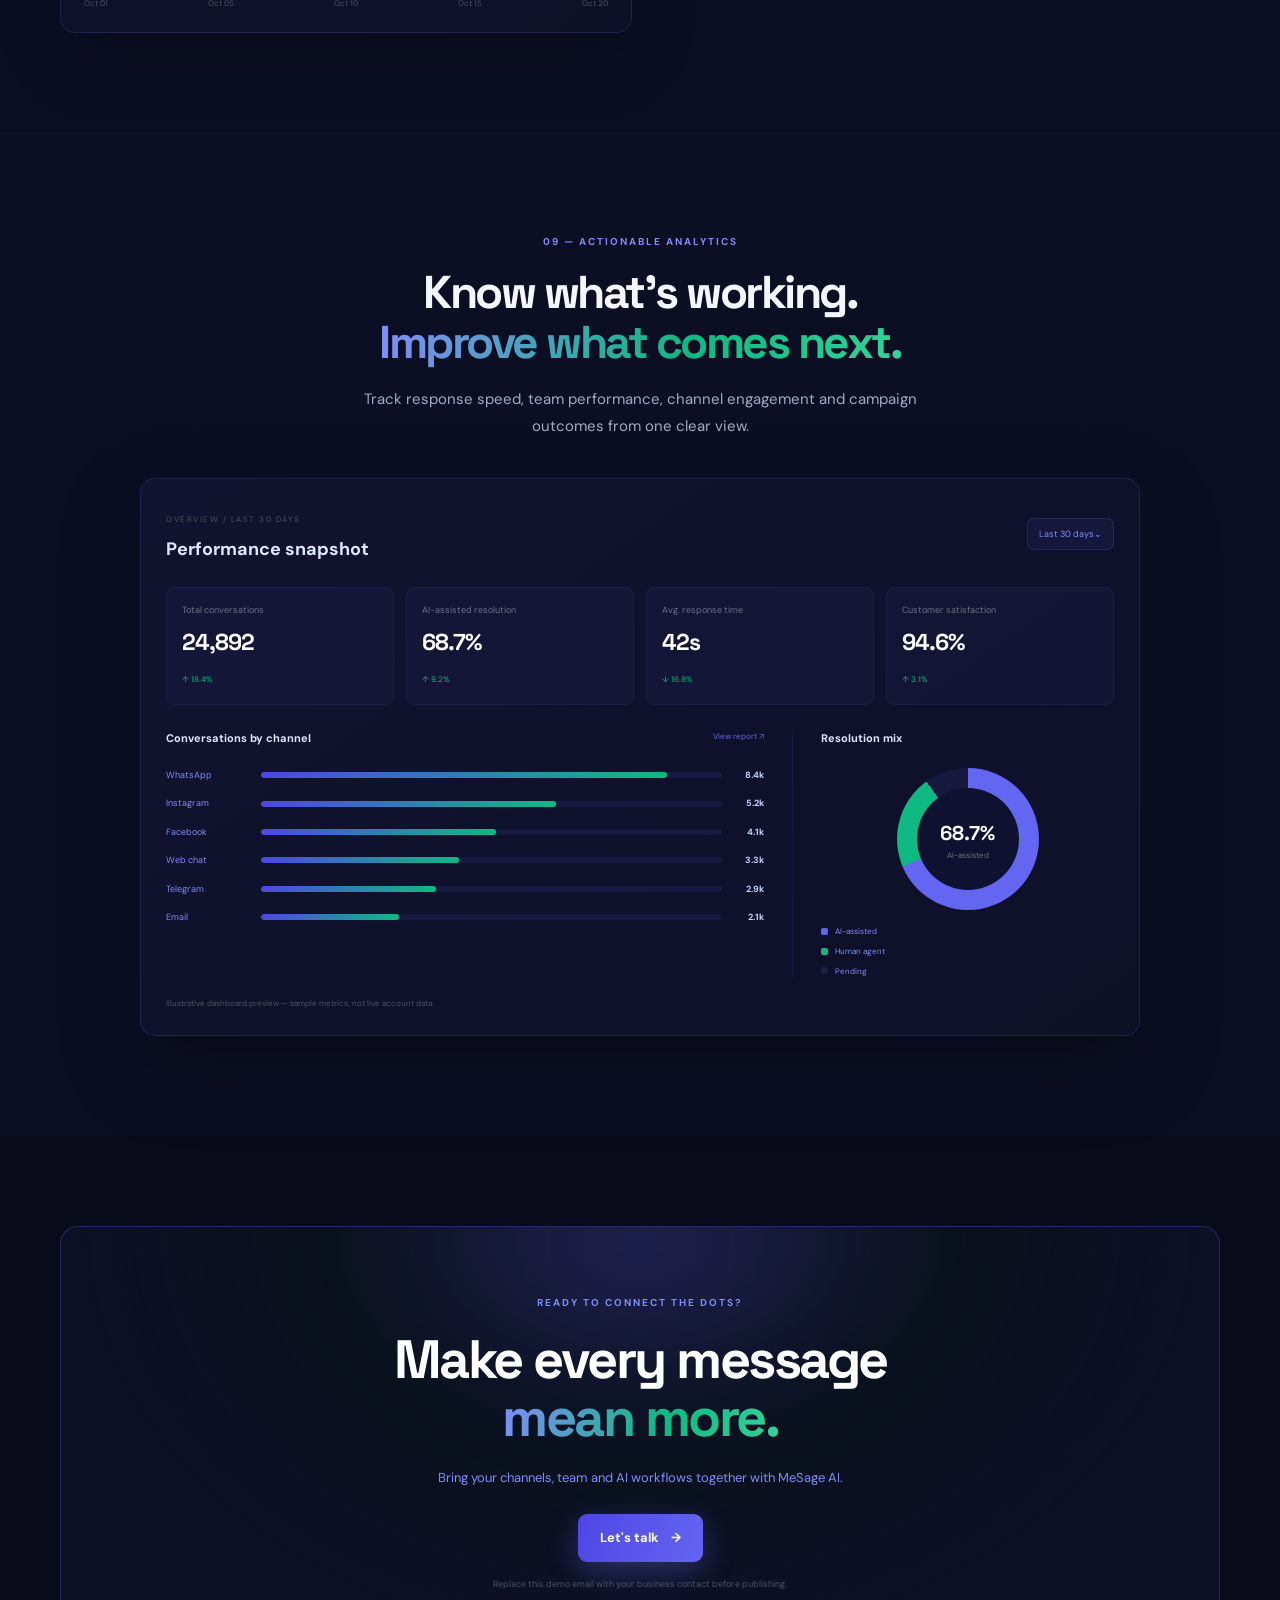
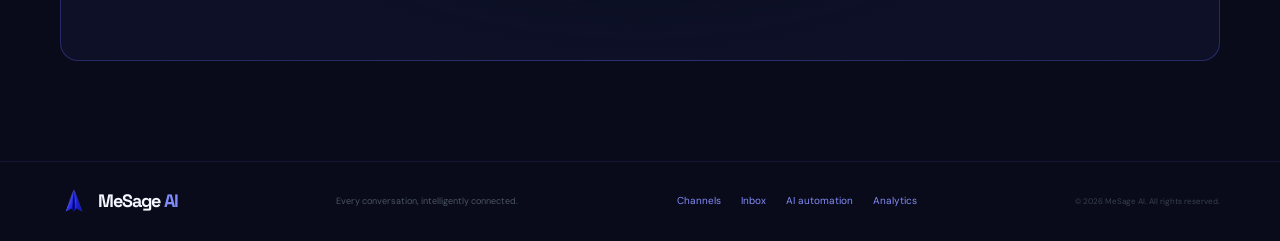
==== commit 329f4da9: "Show company logo in AI panel, implement 3-color horizontal signal balls matching message level" ====
--- a/index.html
+++ b/index.html
@@ -13,7 +13,7 @@
 </head>
 <body>
 
-  <div class="announcement"><span class="pulse"></span> <strong>NEW:</strong> Advanced WhatsApp Lead Qualification & Live Agent Transfer. <a href="demo1.html">Watch Demo 1 <span>⚡</span></a> &nbsp;|&nbsp; <a href="demo2.html" style="color: #34d399; font-weight: 700;">Schedule Demo (Demo 2) <span>📅</span></a></div>
+  <div class="announcement"><span class="pulse"></span> <strong>NEW:</strong> Advanced WhatsApp Lead Qualification & Live Agent Transfer. <a href="demo1.html">Demo 1 <span>⚡</span></a> &nbsp;|&nbsp; <a href="demo2.html" style="color: #818cf8; font-weight: 700;">Demo 2 <span>📅</span></a> &nbsp;|&nbsp; <a href="demo3.html" style="color: #34d399; font-weight: 700;">Demo 3 (All 16 Features) <span>★</span></a></div>
 
   <header class="nav-wrap">
     <nav class="nav container">
@@ -25,6 +25,7 @@
       <div class="nav-links">
         <a href="demo1.html" style="color: #34d399; font-weight: 700;">Demo 1 ⚡</a>
         <a href="demo2.html" style="color: #818cf8; font-weight: 700;">Demo 2 📅</a>
+        <a href="demo3.html" style="color: #fbbf24; font-weight: 700;">Demo 3 (16 Feats) ★</a>
         <a href="#demo">Live Demo</a>
         <a href="#channels">Channels</a>
         <a href="#features">Features</a>
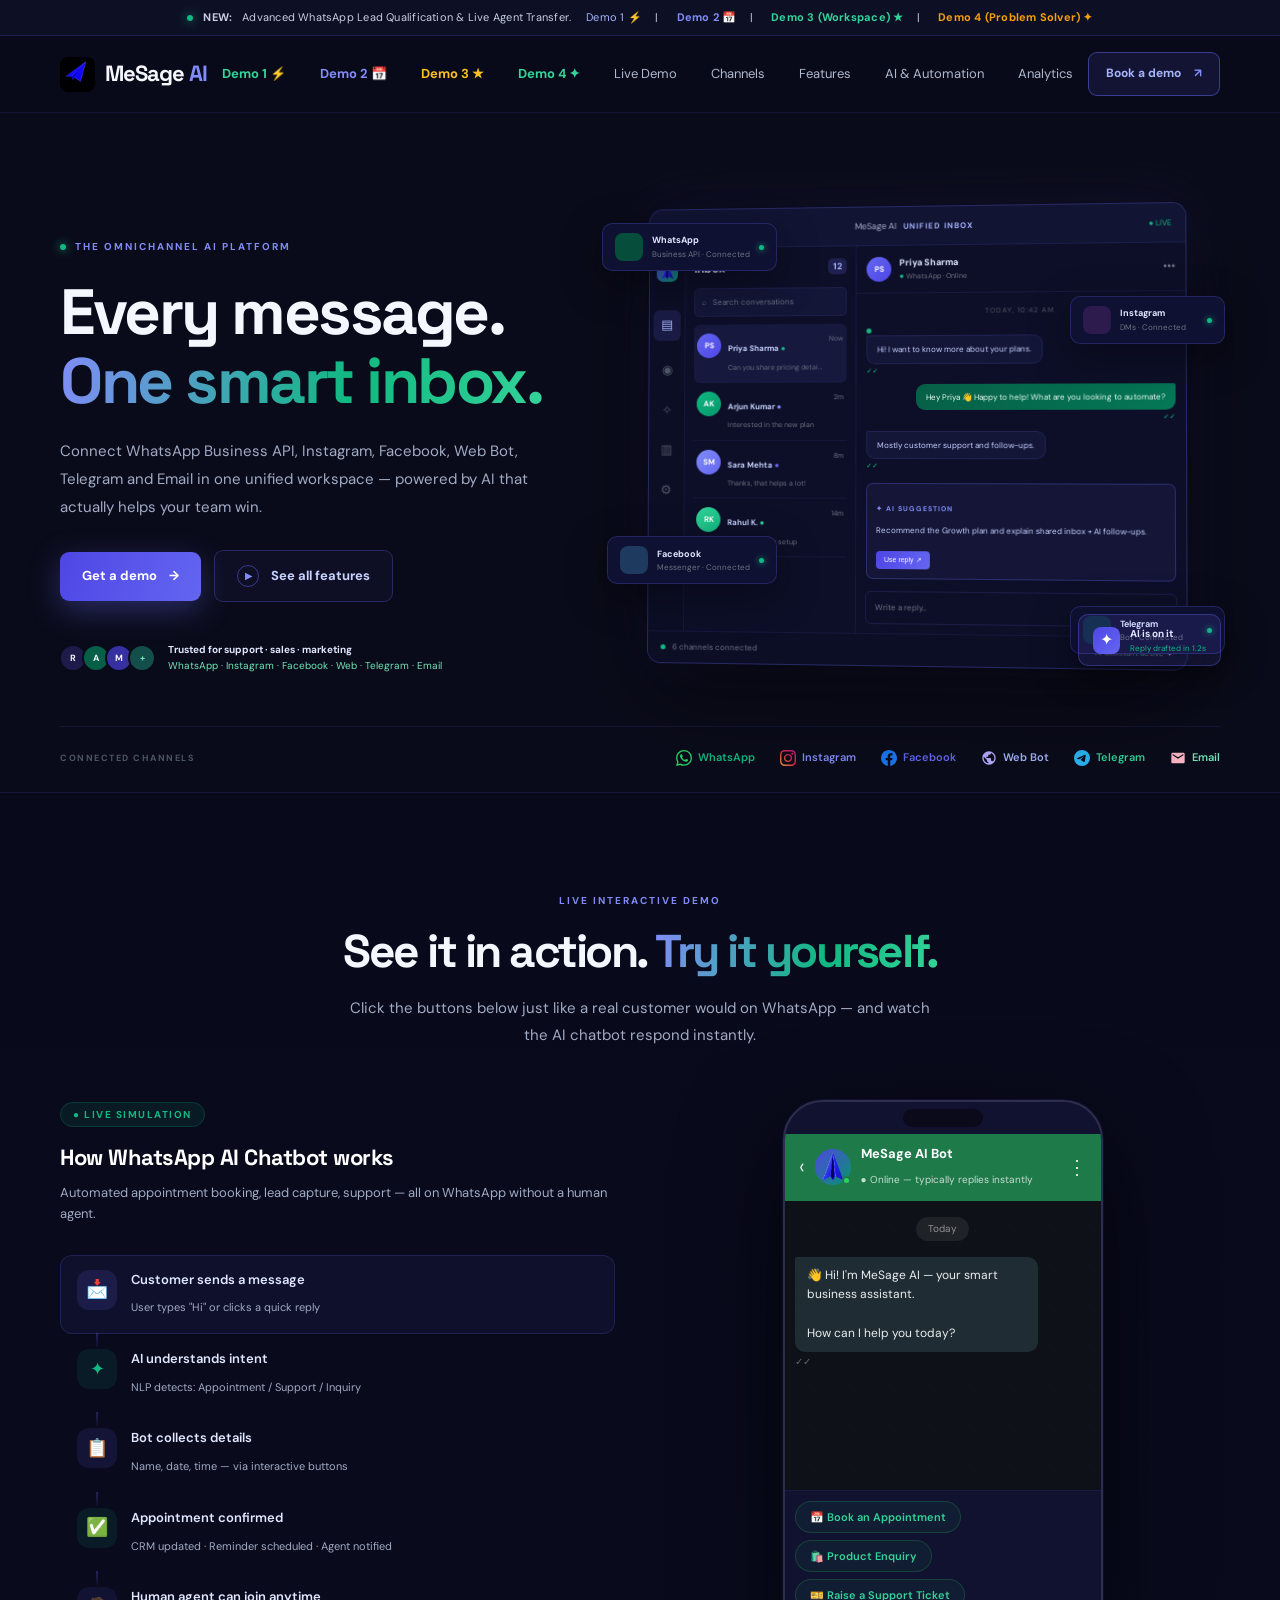
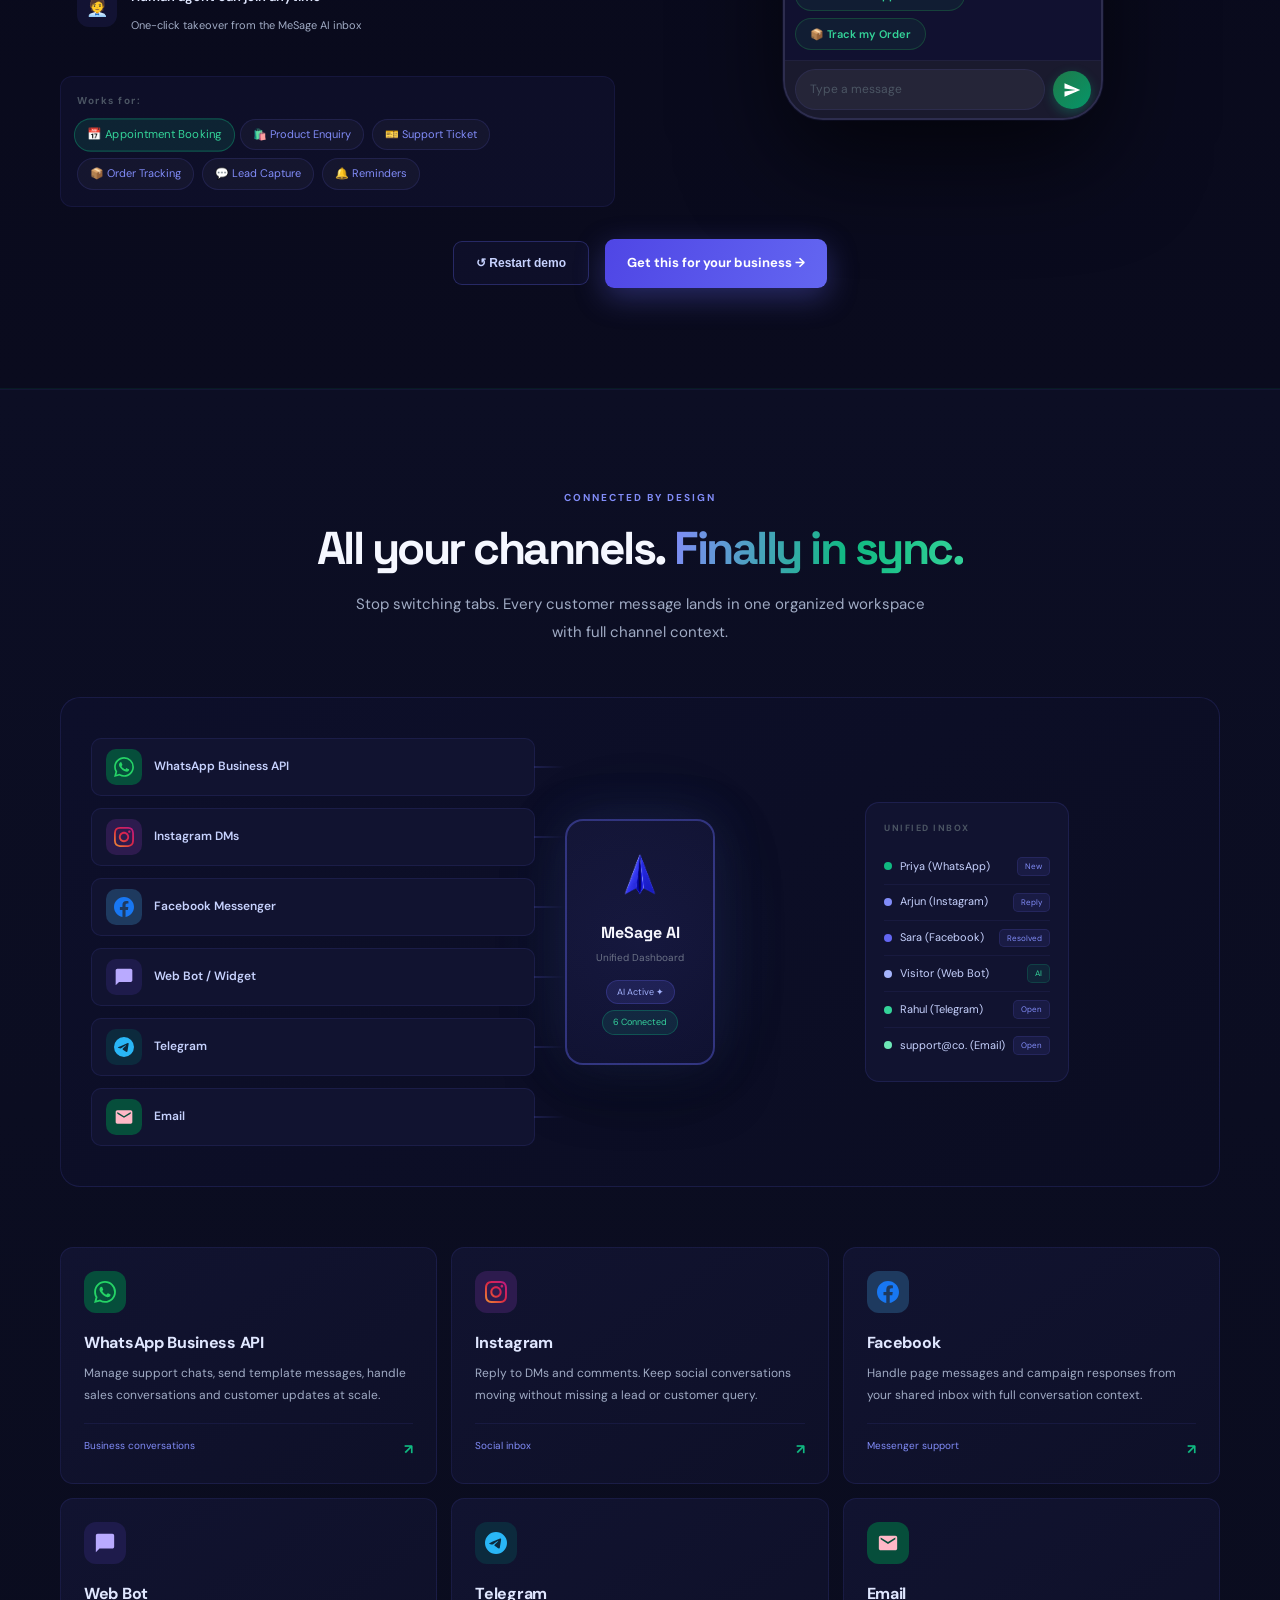
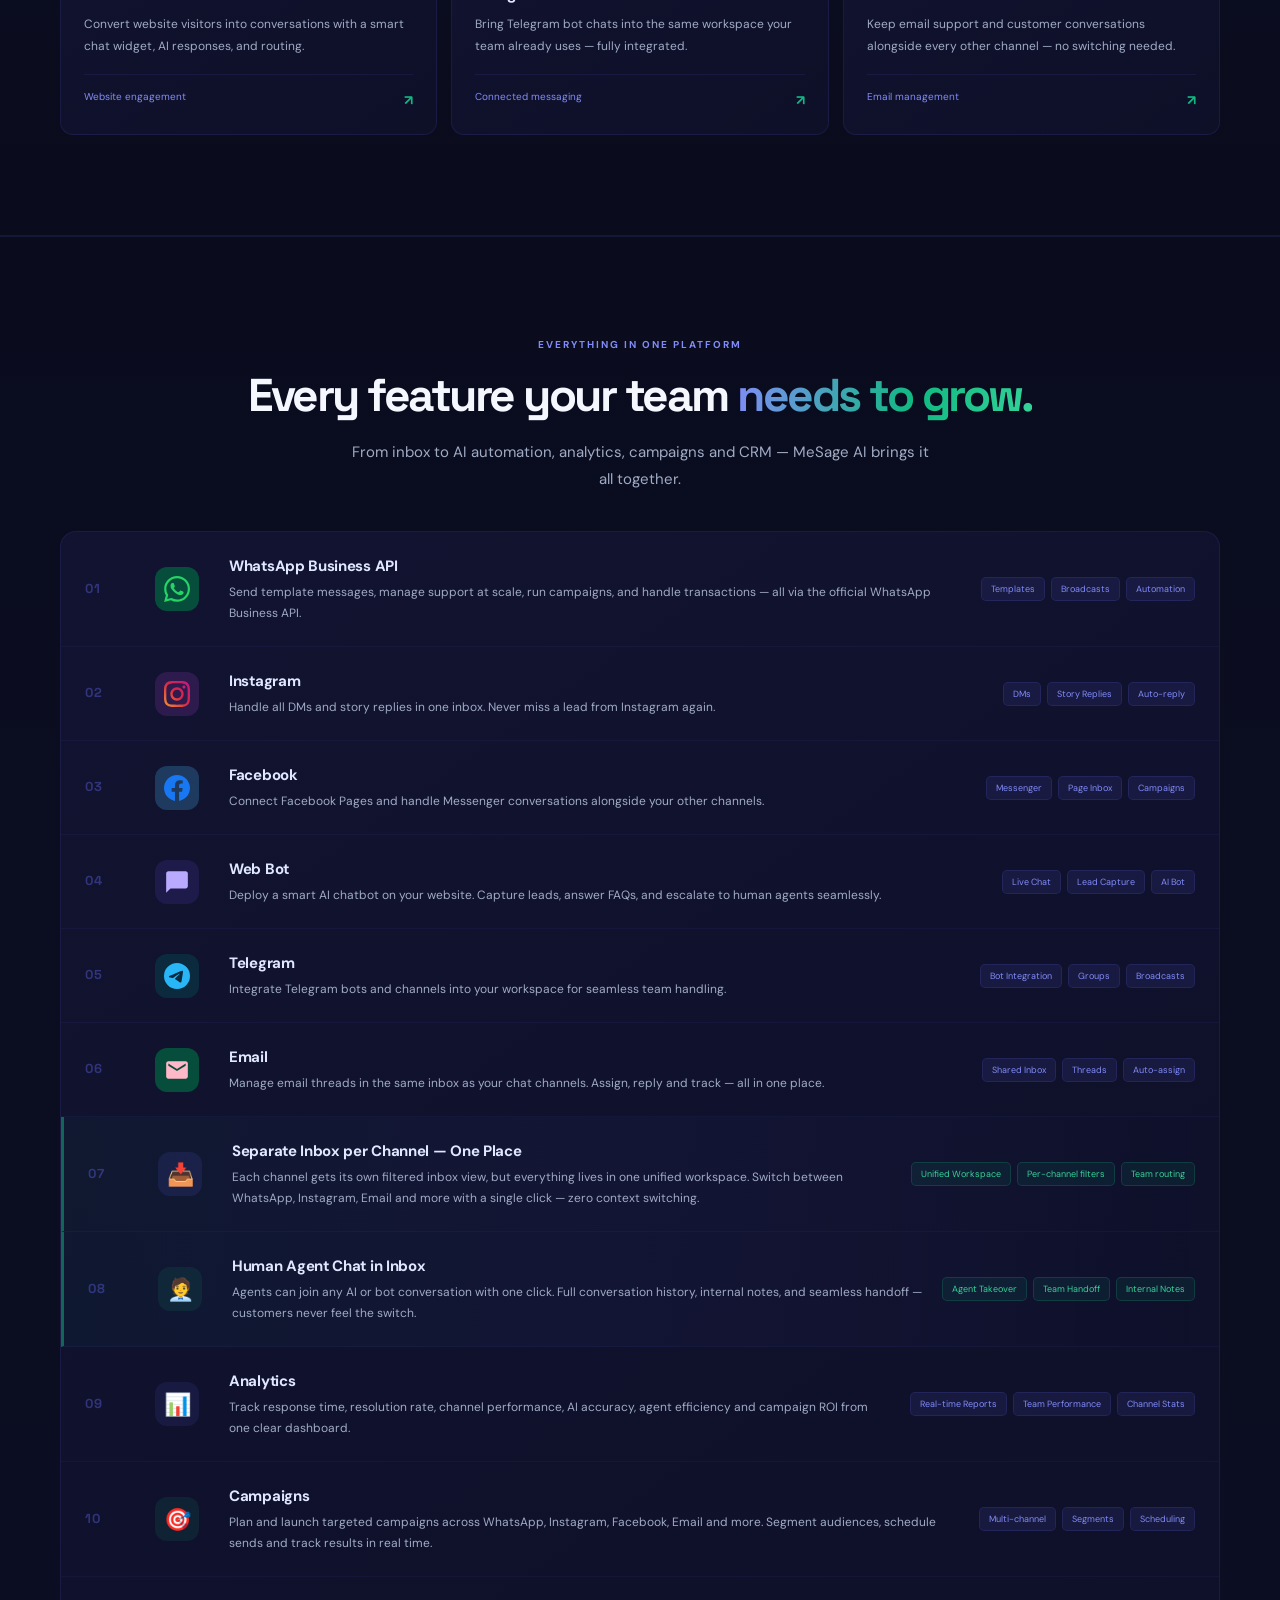
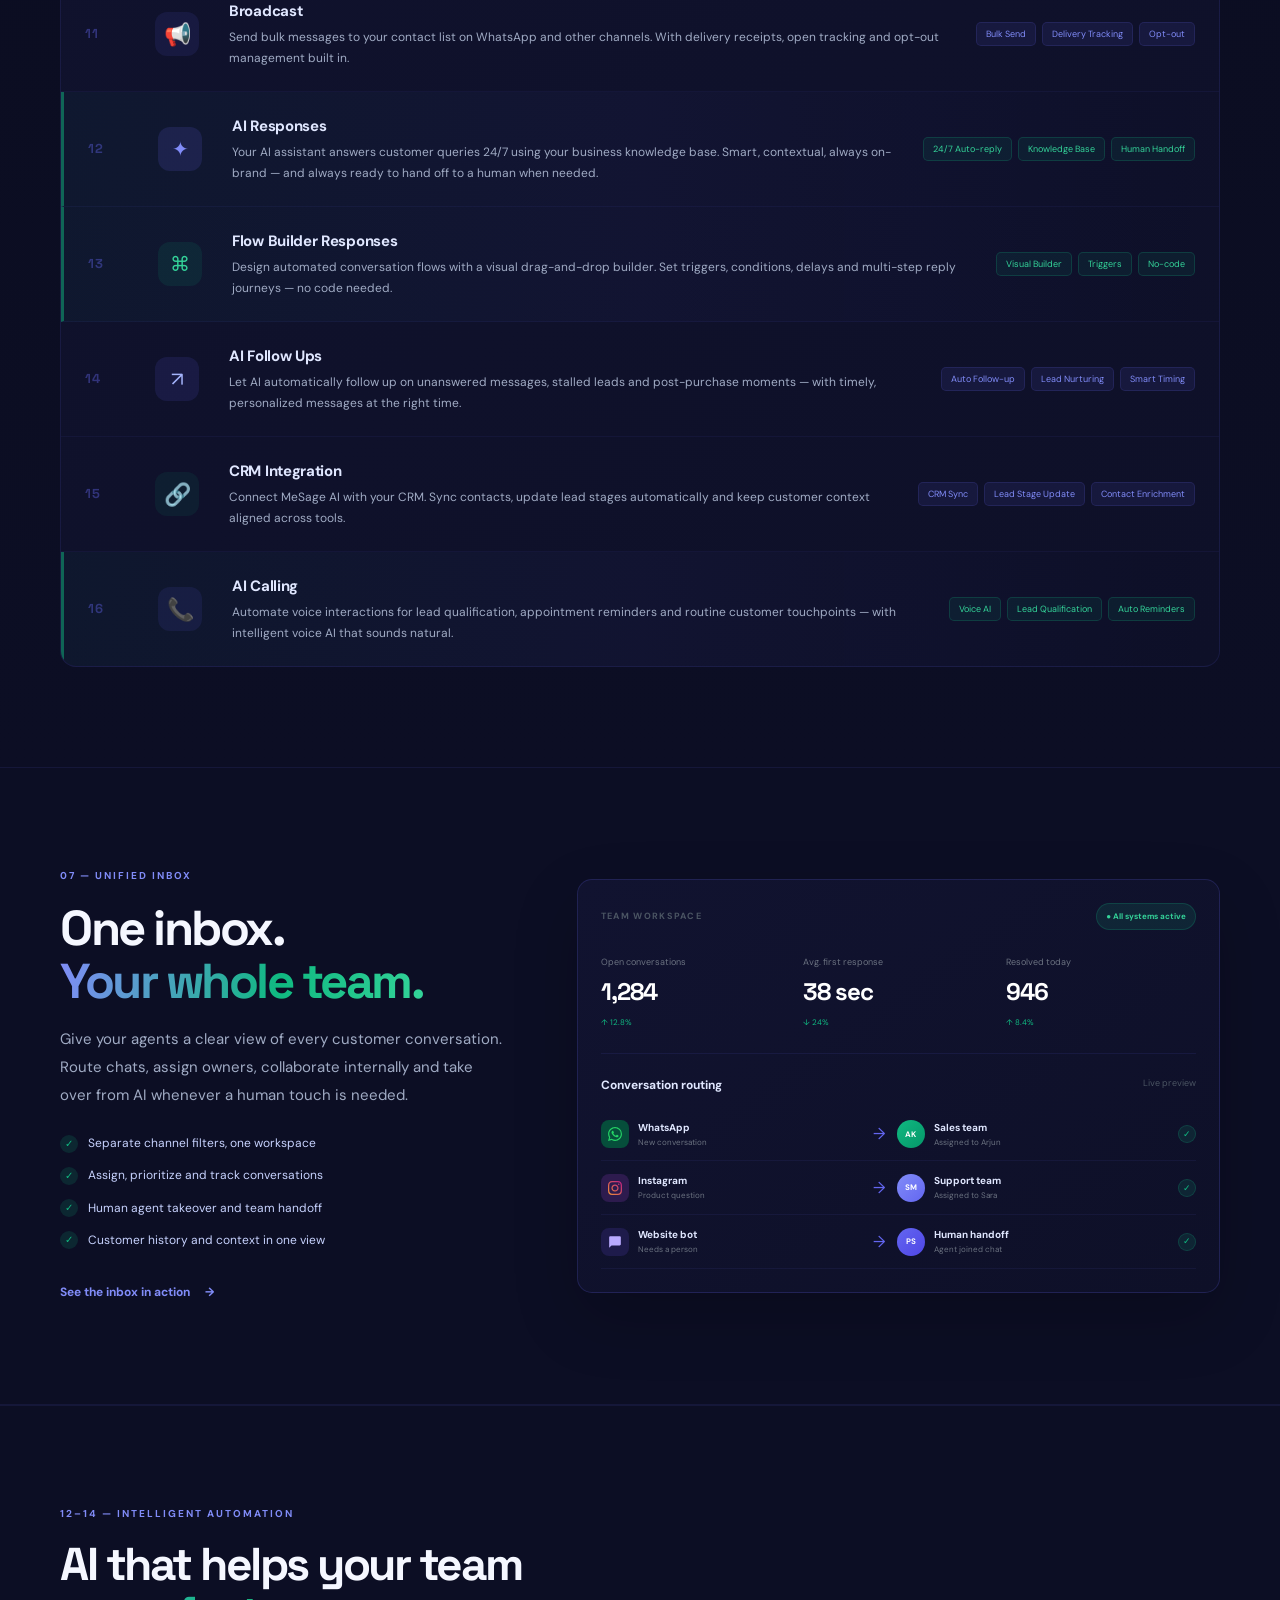
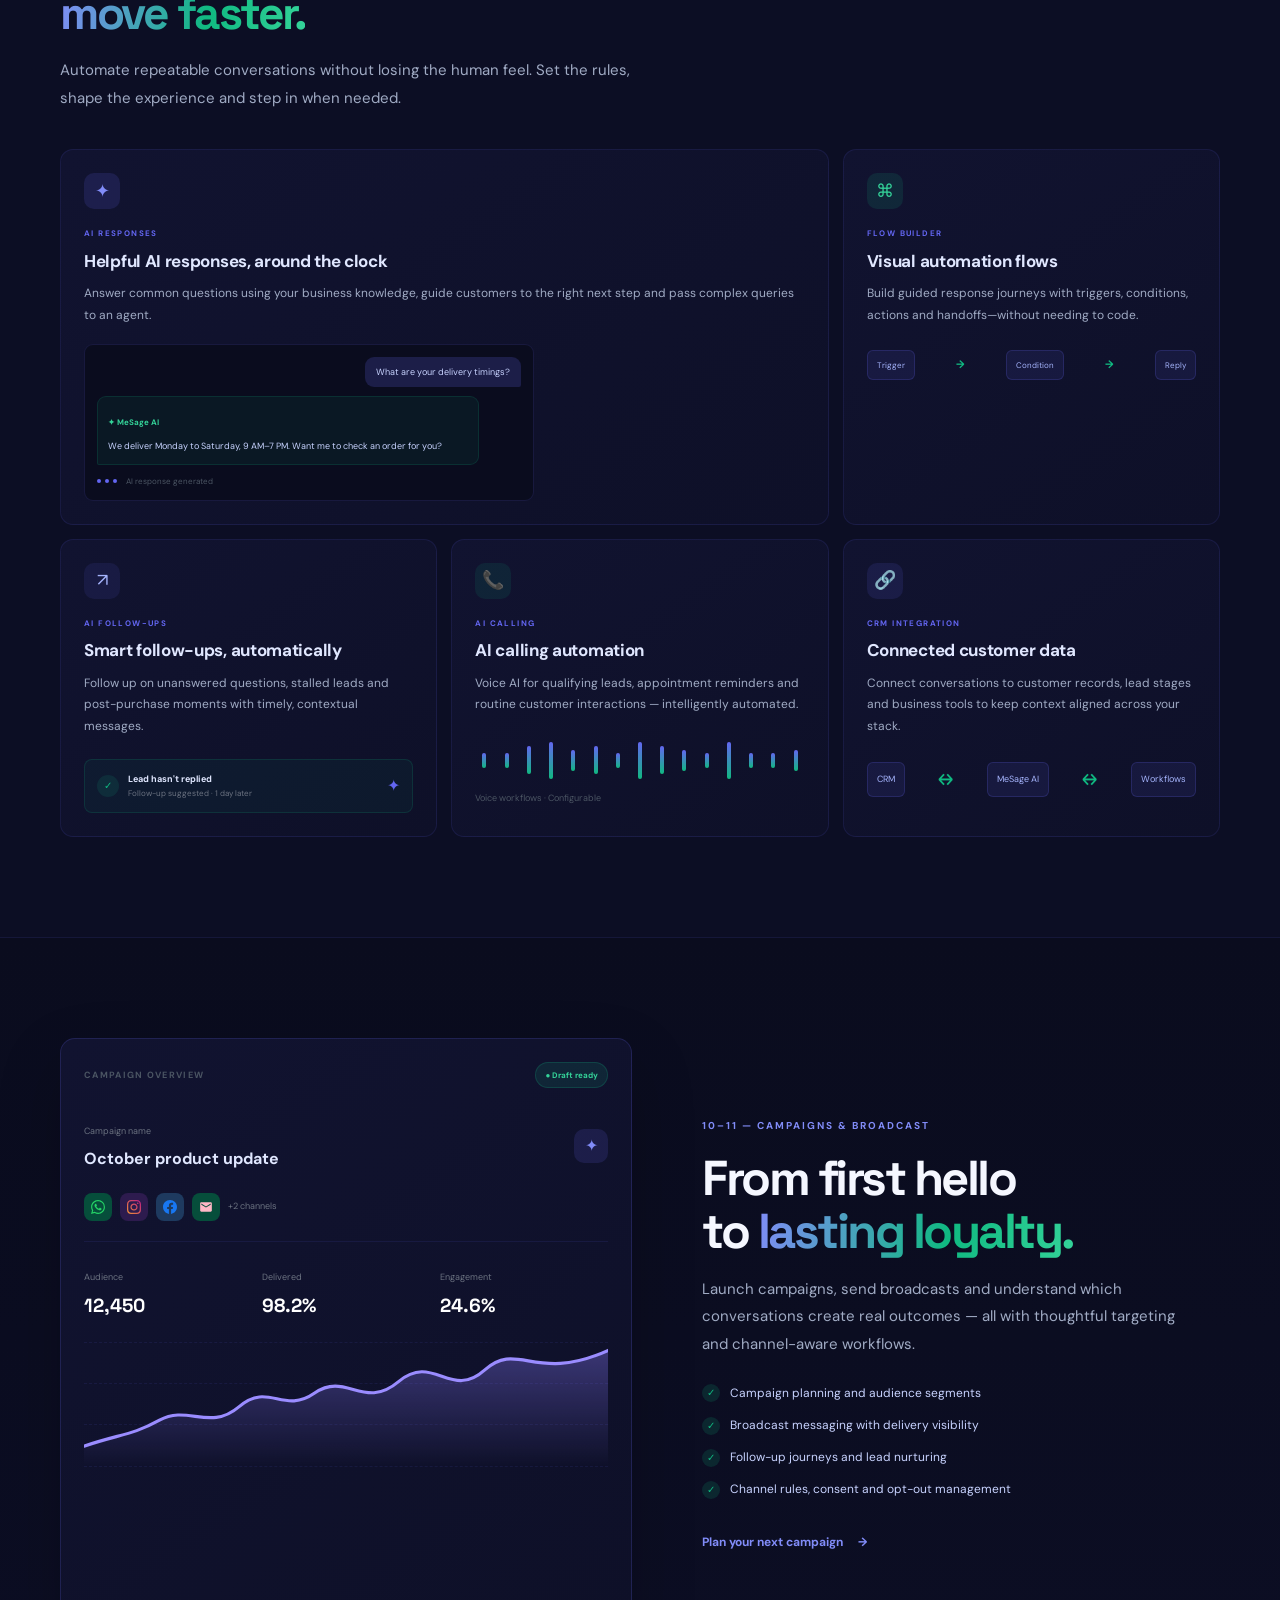
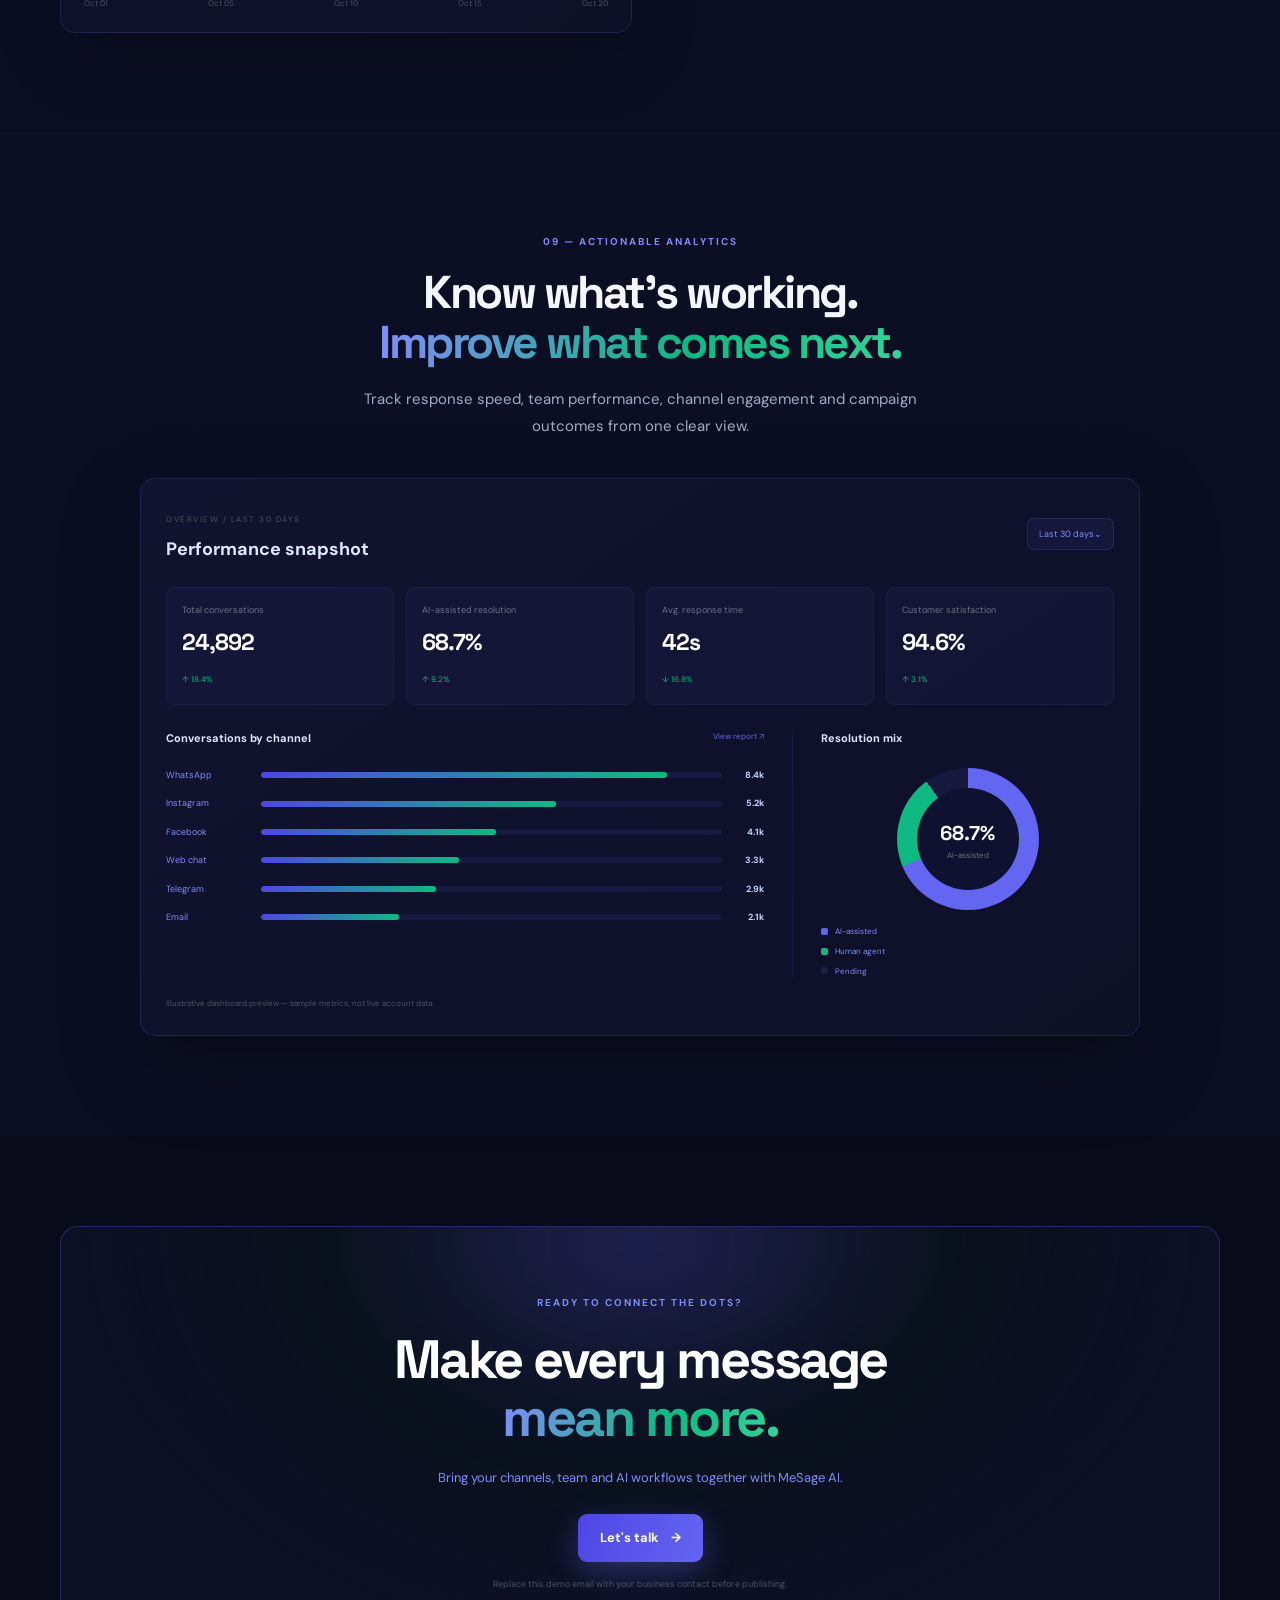
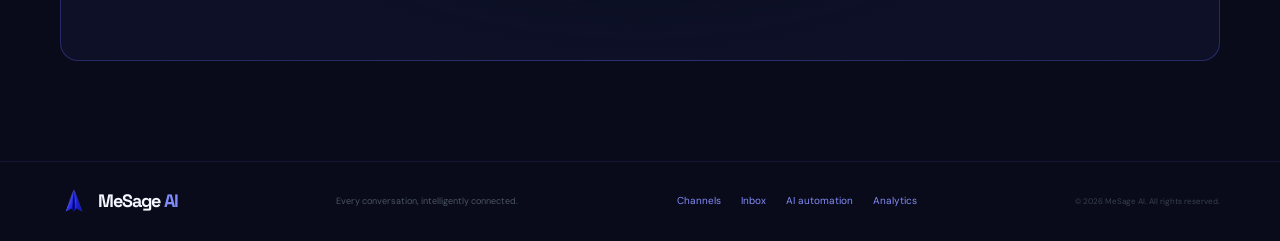
==== commit 91aa9039: "Add Demo 4: What Problems Does MeSage Solve? Move problem-solution-ROI showcase to dedicated page, c" ====
--- a/index.html
+++ b/index.html
@@ -13,7 +13,7 @@
 </head>
 <body>
 
-  <div class="announcement"><span class="pulse"></span> <strong>NEW:</strong> Advanced WhatsApp Lead Qualification & Live Agent Transfer. <a href="demo1.html">Demo 1 <span>⚡</span></a> &nbsp;|&nbsp; <a href="demo2.html" style="color: #818cf8; font-weight: 700;">Demo 2 <span>📅</span></a> &nbsp;|&nbsp; <a href="demo3.html" style="color: #34d399; font-weight: 700;">Demo 3 (All 16 Features) <span>★</span></a></div>
+  <div class="announcement"><span class="pulse"></span> <strong>NEW:</strong> Advanced WhatsApp Lead Qualification & Live Agent Transfer. <a href="demo1.html">Demo 1 <span>⚡</span></a> &nbsp;|&nbsp; <a href="demo2.html" style="color: #818cf8; font-weight: 700;">Demo 2 <span>📅</span></a> &nbsp;|&nbsp; <a href="demo3.html" style="color: #34d399; font-weight: 700;">Demo 3 (Workspace) <span>★</span></a> &nbsp;|&nbsp; <a href="demo4.html" style="color: #f59e0b; font-weight: 700;">Demo 4 (Problem Solver) <span>✦</span></a></div>
 
   <header class="nav-wrap">
     <nav class="nav container">
@@ -25,7 +25,8 @@
       <div class="nav-links">
         <a href="demo1.html" style="color: #34d399; font-weight: 700;">Demo 1 ⚡</a>
         <a href="demo2.html" style="color: #818cf8; font-weight: 700;">Demo 2 📅</a>
-        <a href="demo3.html" style="color: #fbbf24; font-weight: 700;">Demo 3 (16 Feats) ★</a>
+        <a href="demo3.html" style="color: #fbbf24; font-weight: 700;">Demo 3 ★</a>
+        <a href="demo4.html" style="color: #34d399; font-weight: 700;">Demo 4 ✦</a>
         <a href="#demo">Live Demo</a>
         <a href="#channels">Channels</a>
         <a href="#features">Features</a>
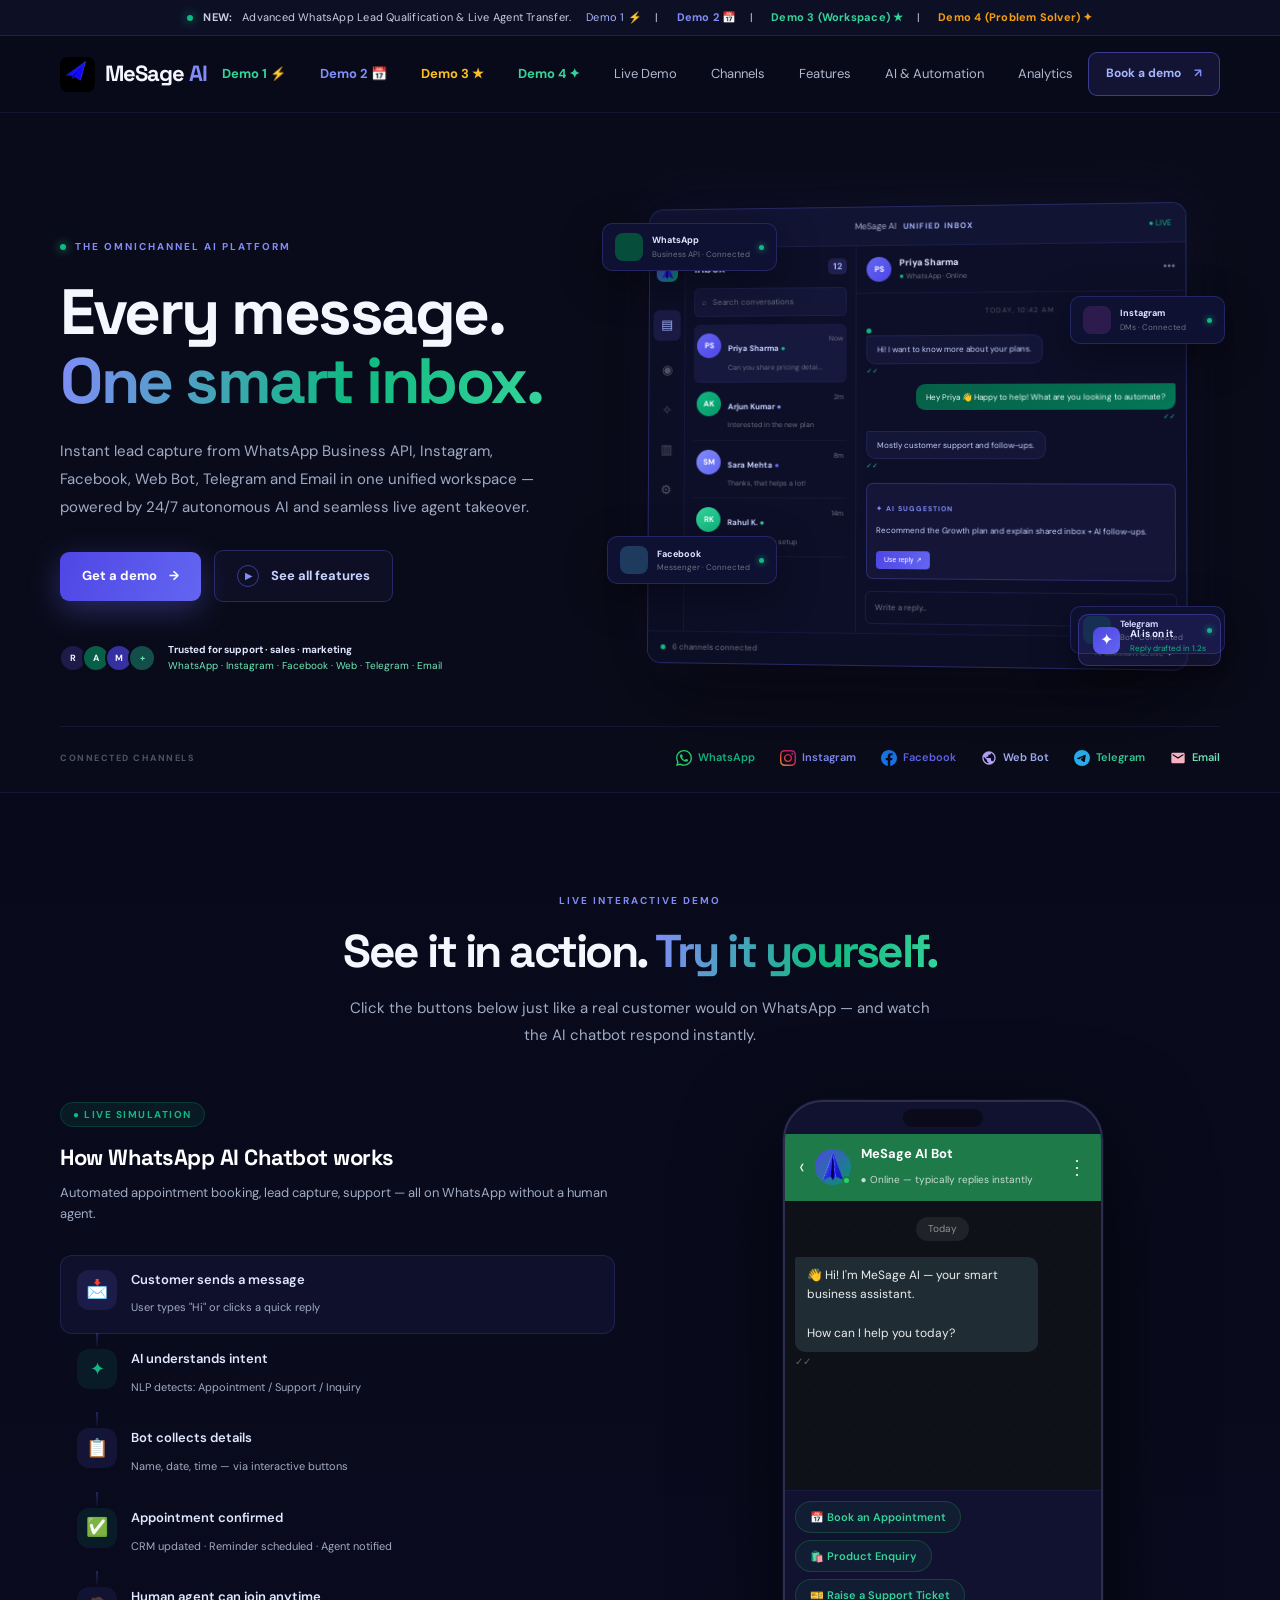
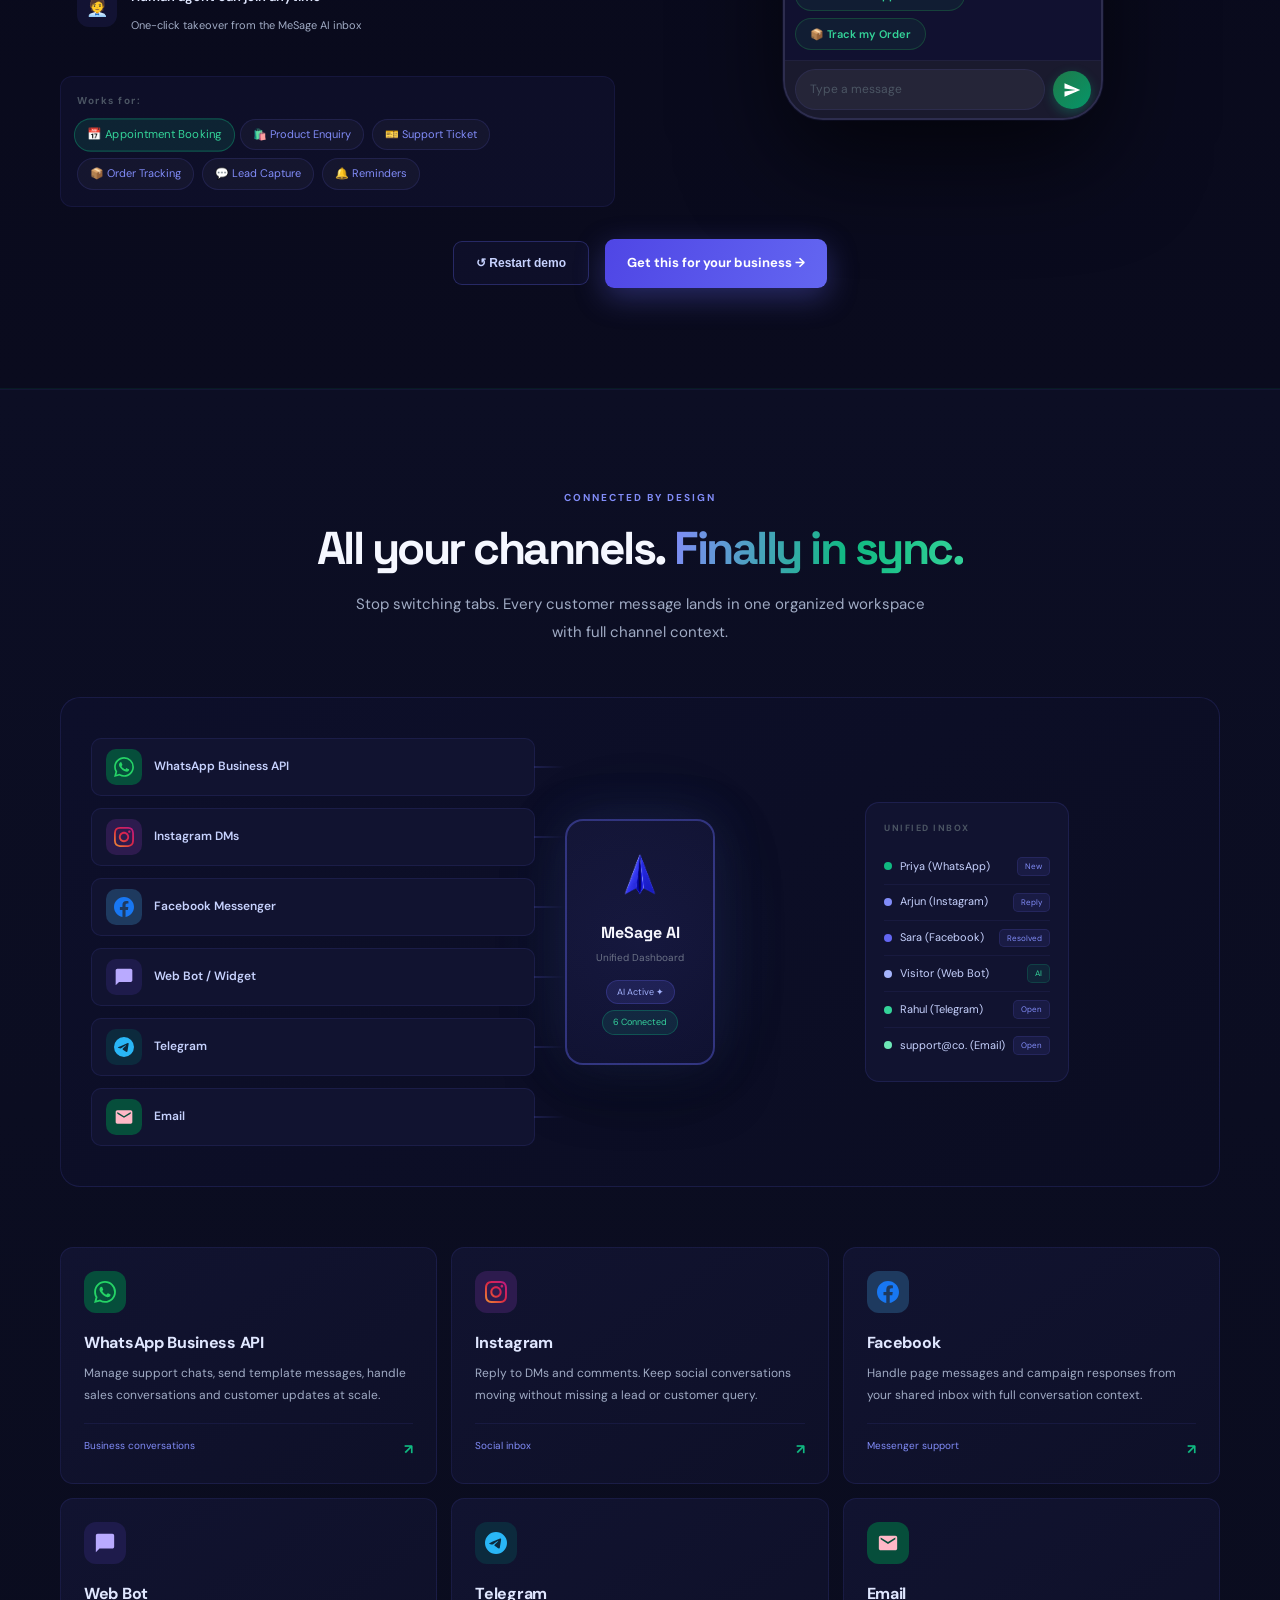
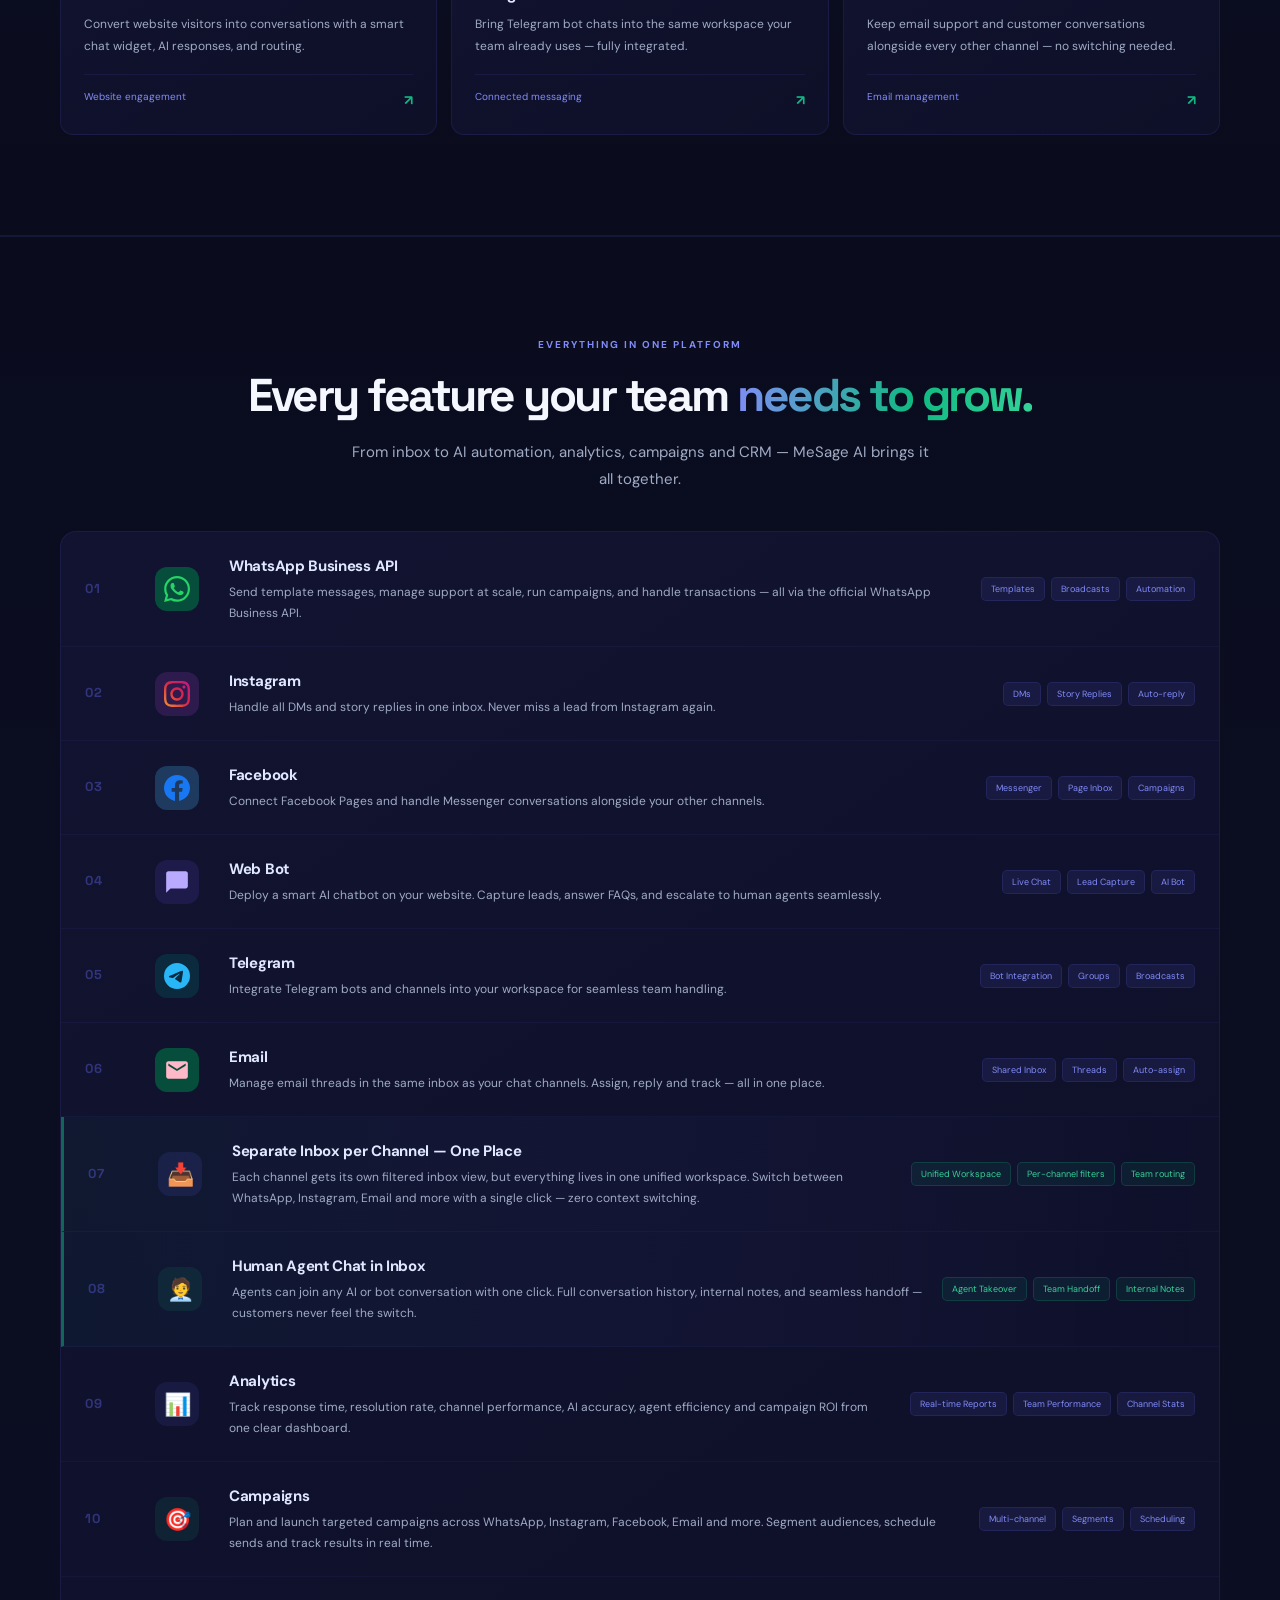
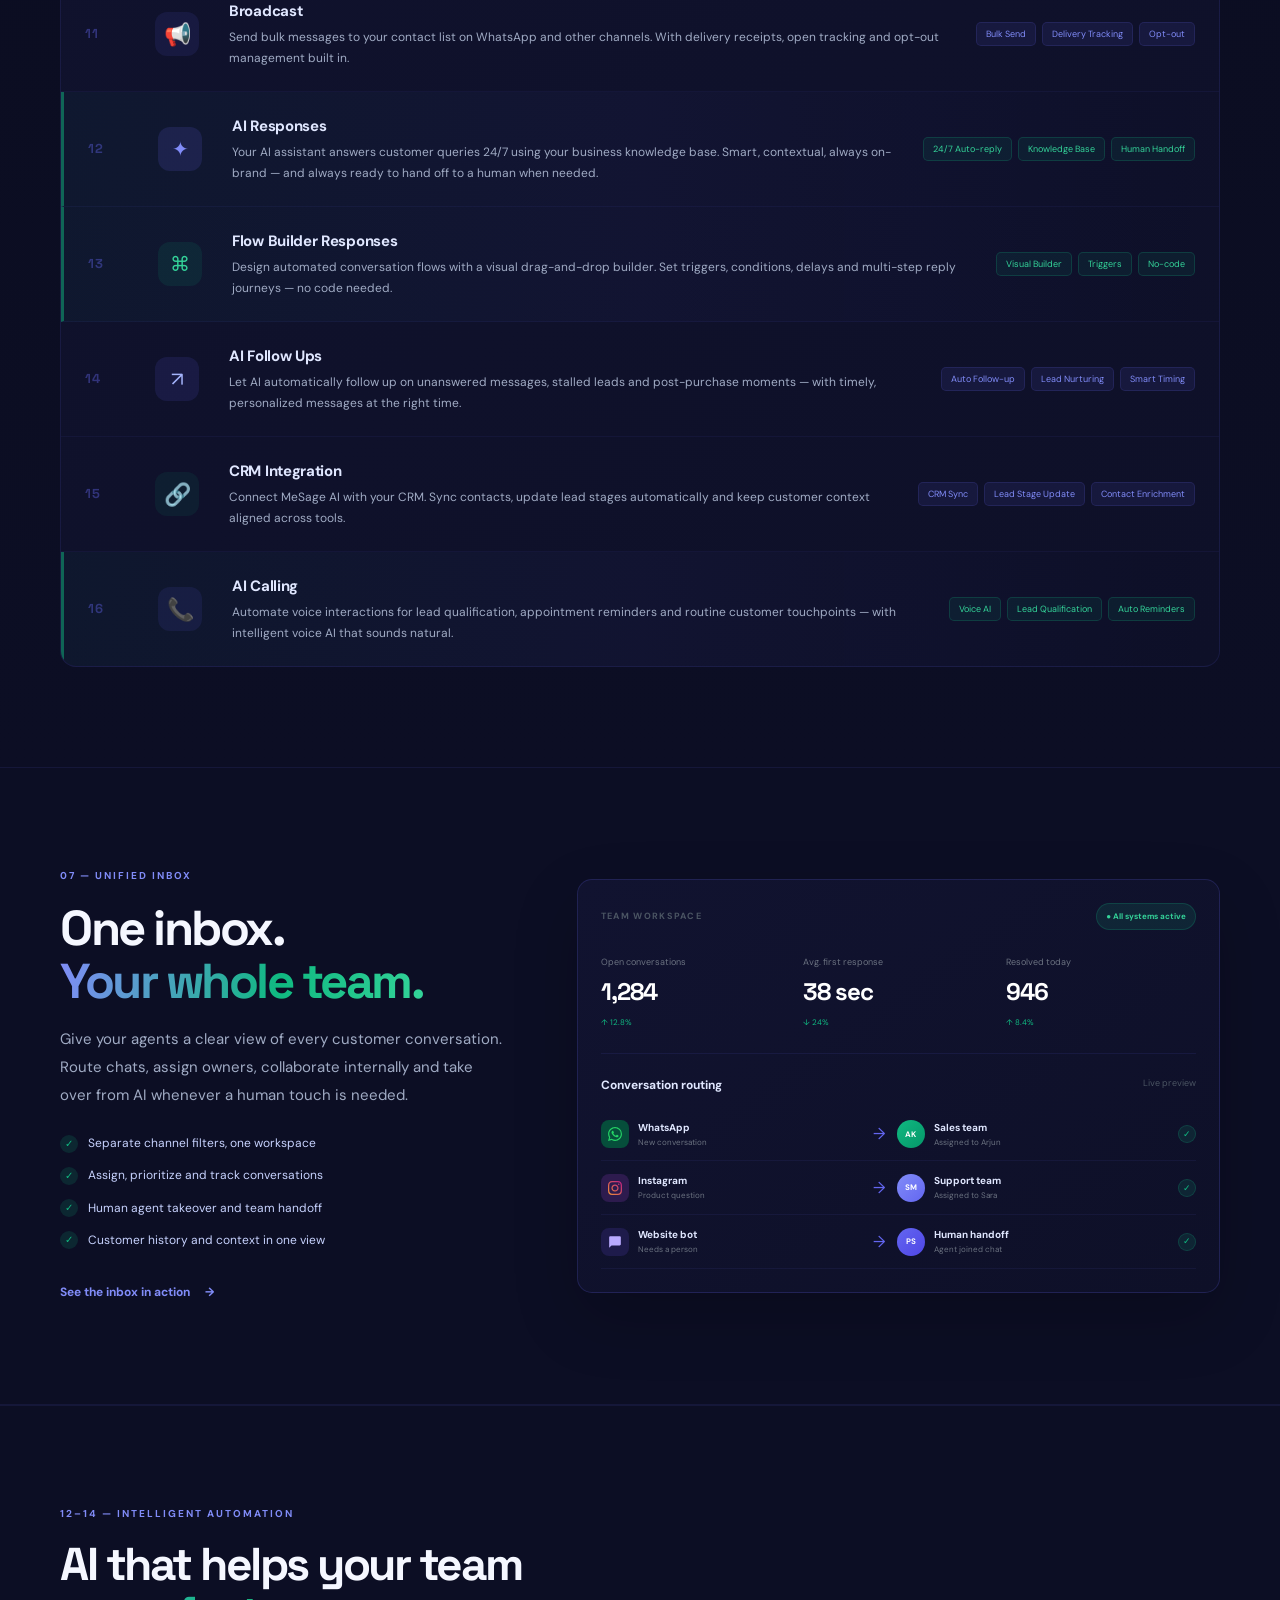
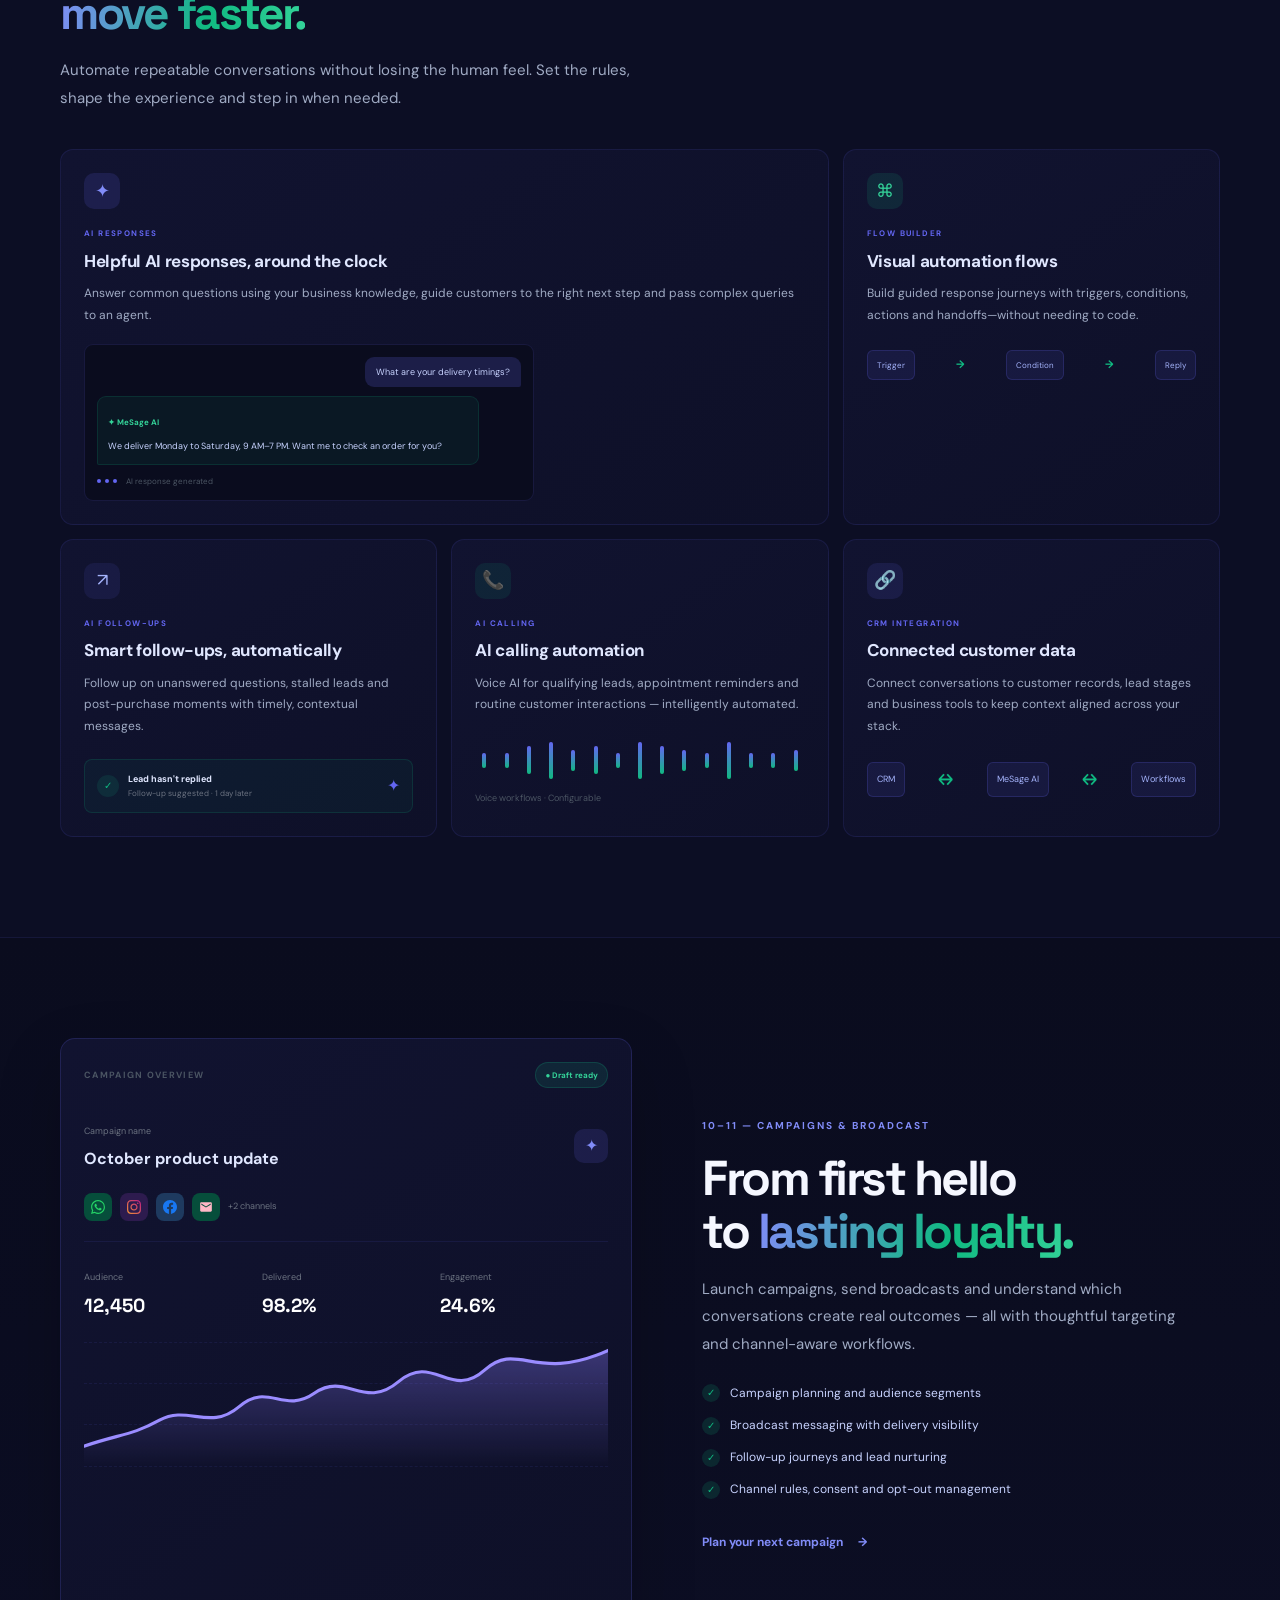
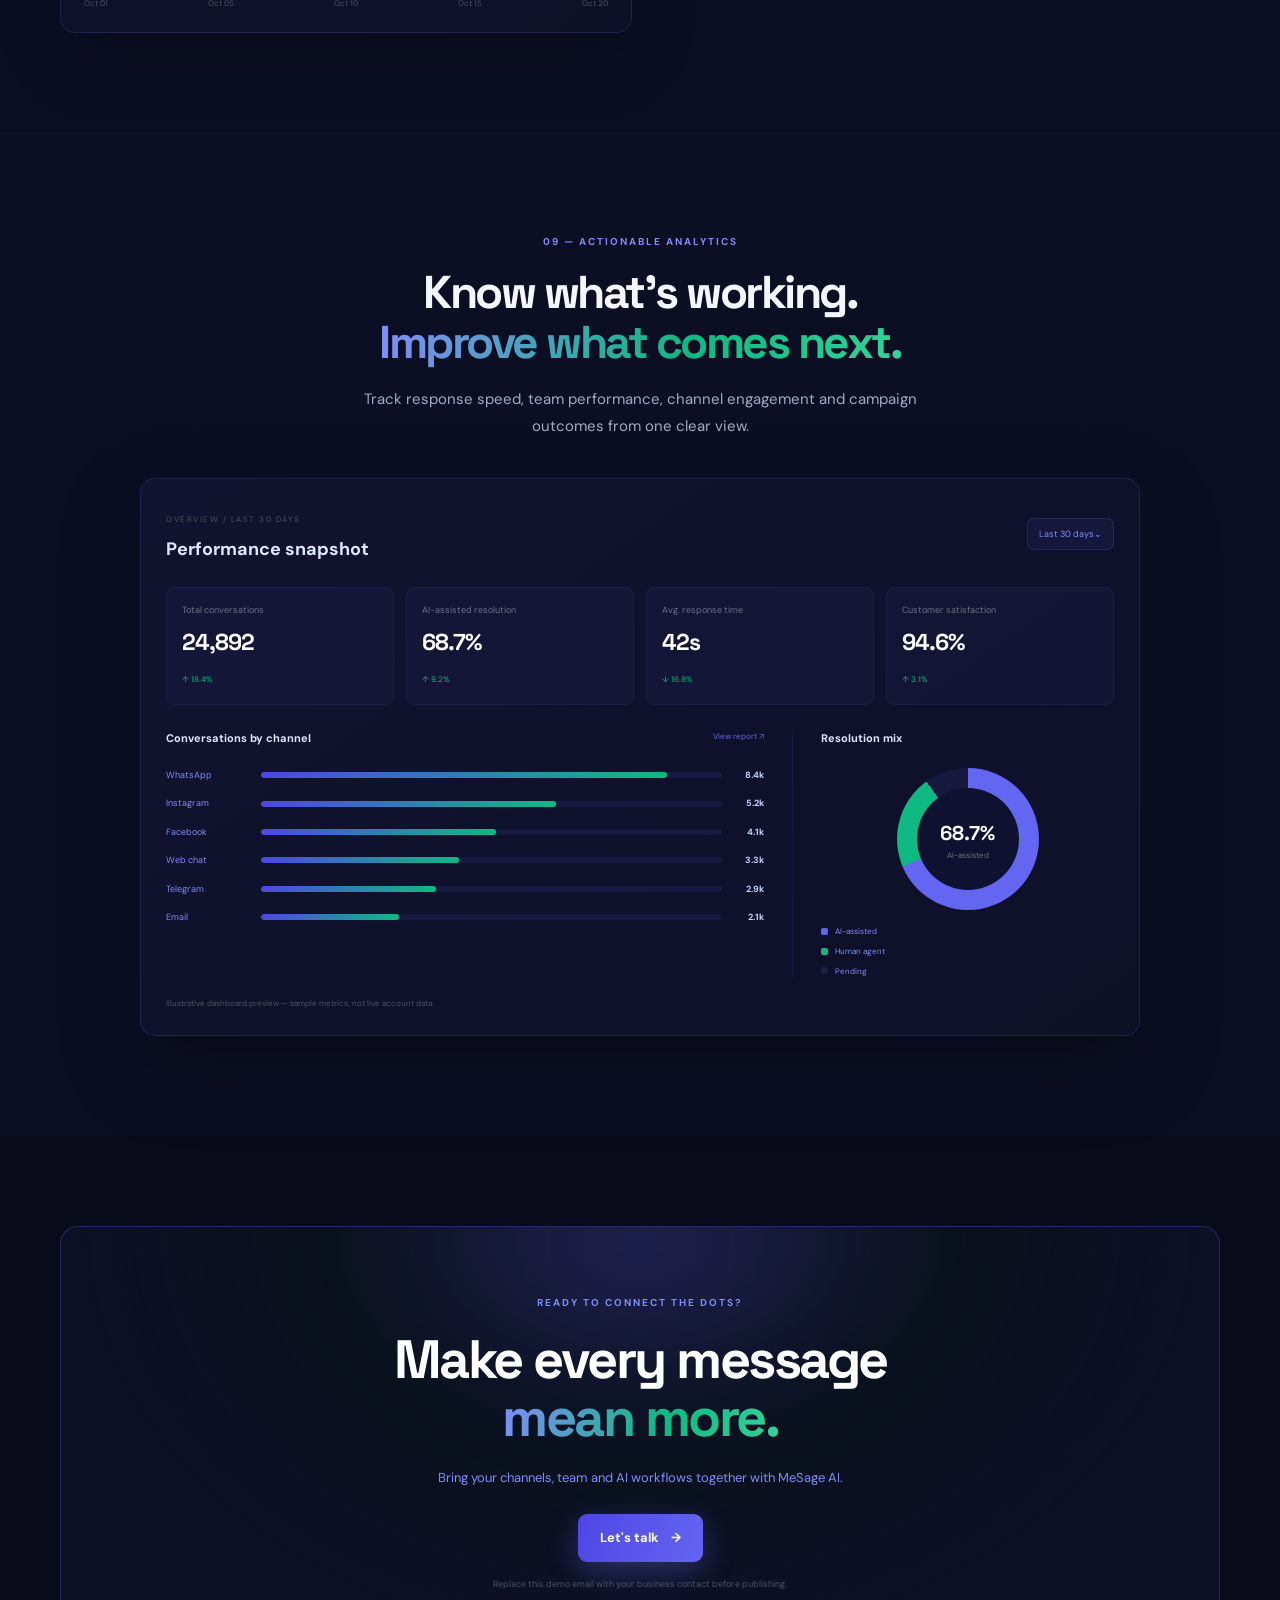
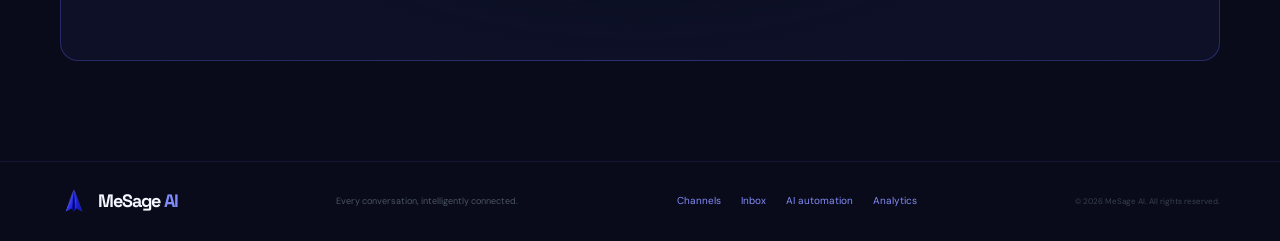
==== commit 2012732c: "Highlight instant lead capture across hero headlines, descriptions, badges, and CRM profiles" ====
--- a/index.html
+++ b/index.html
@@ -44,7 +44,7 @@
       <div class="hero-copy">
         <div class="eyebrow"><span class="eyebrow-dot"></span> THE OMNICHANNEL AI PLATFORM</div>
         <h1>Every message.<br><span class="gradient-text">One smart inbox.</span></h1>
-        <p class="hero-sub">Connect WhatsApp Business API, Instagram, Facebook, Web Bot, Telegram and Email in one unified workspace — powered by AI that actually helps your team win.</p>
+        <p class="hero-sub">Instant lead capture from WhatsApp Business API, Instagram, Facebook, Web Bot, Telegram and Email in one unified workspace — powered by 24/7 autonomous AI and seamless live agent takeover.</p>
         <div class="hero-actions">
           <a class="btn btn-primary" href="#contact">Get a demo <span>→</span></a>
           <a class="btn btn-ghost" href="#features"><span class="play">▶</span> See all features</a>
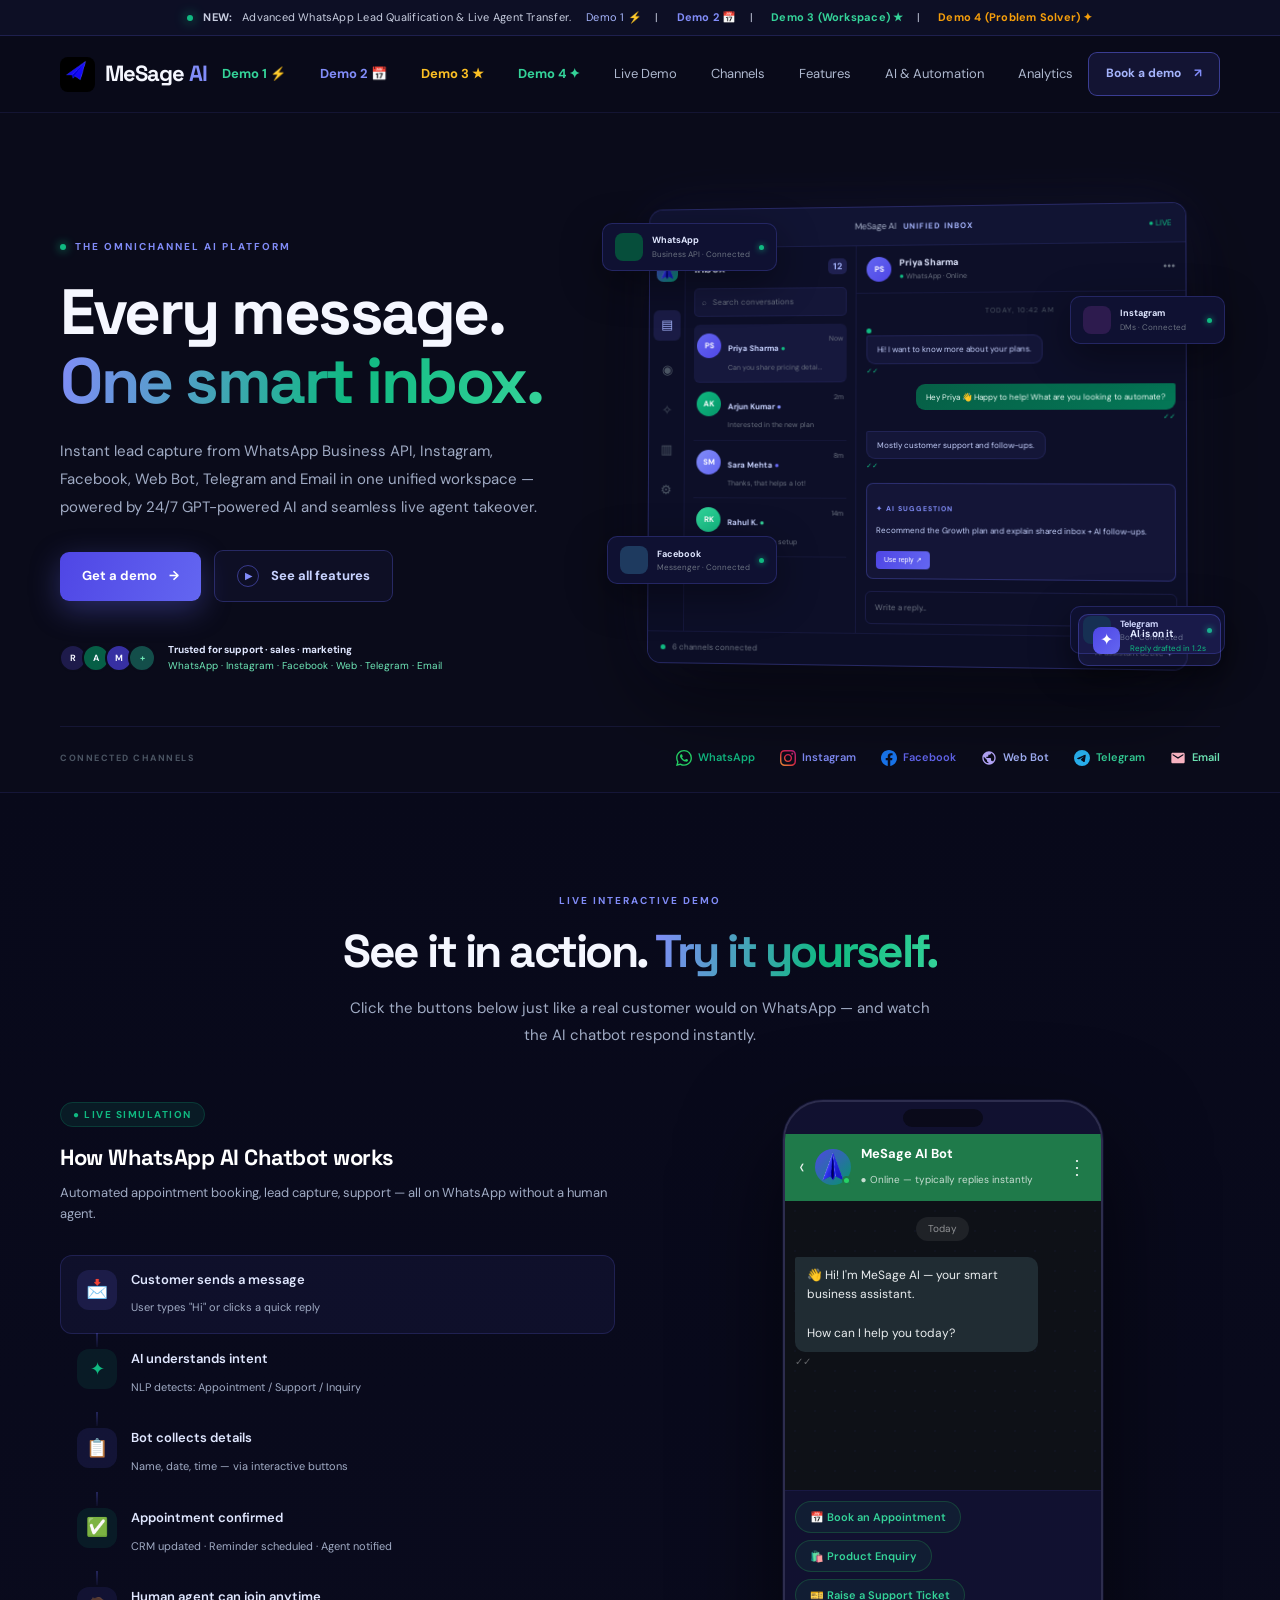
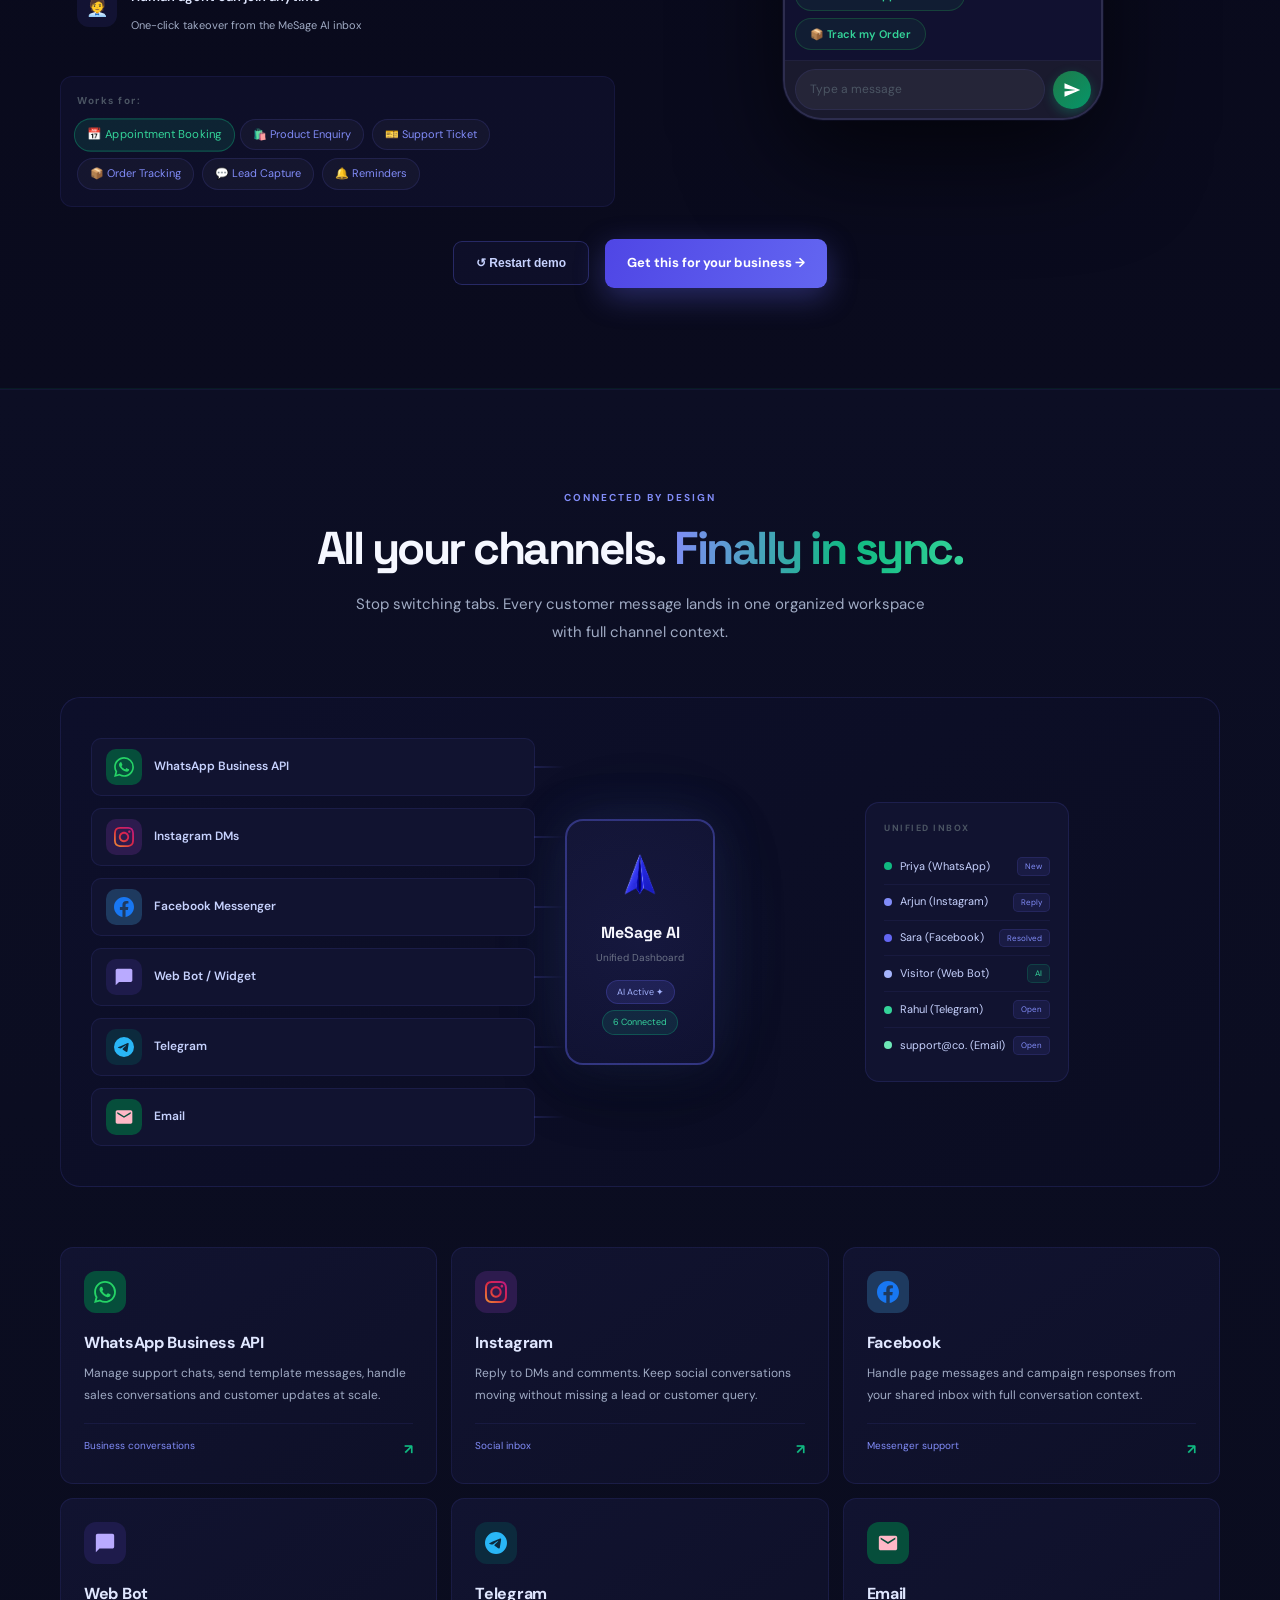
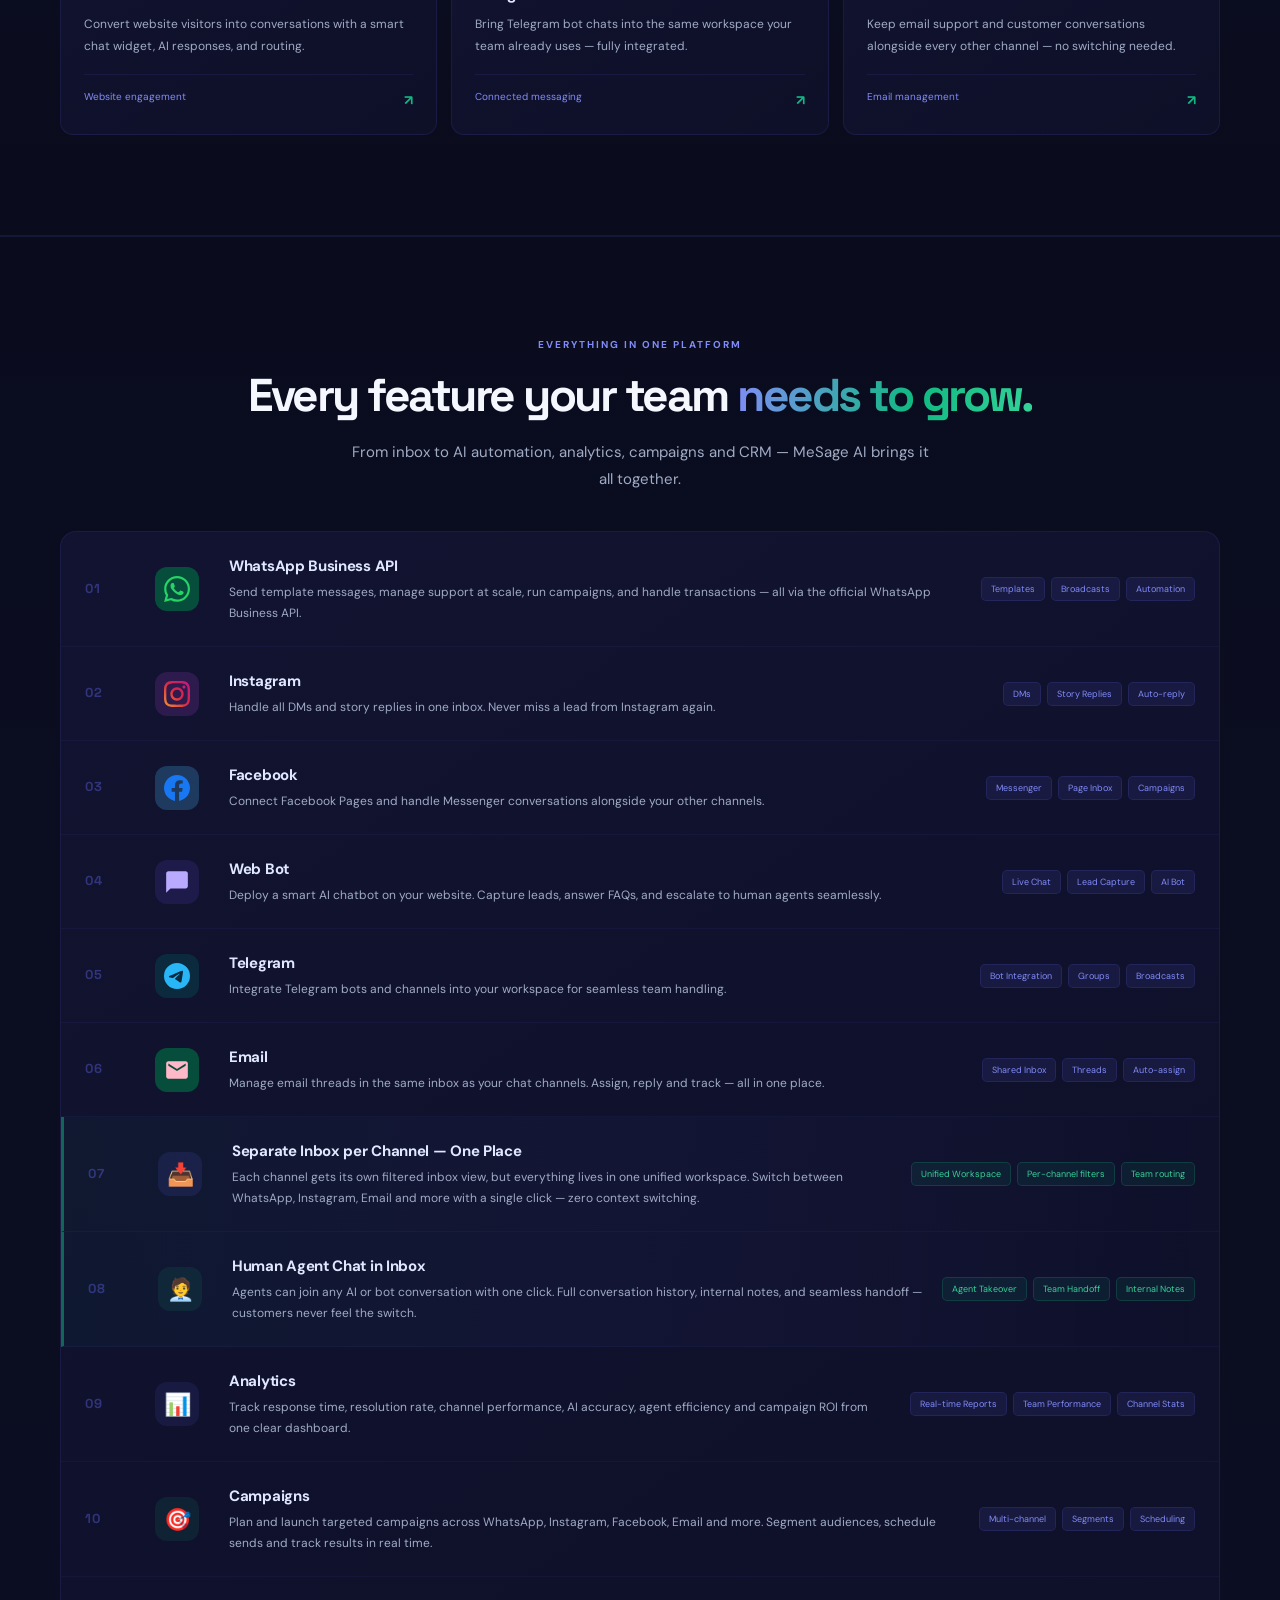
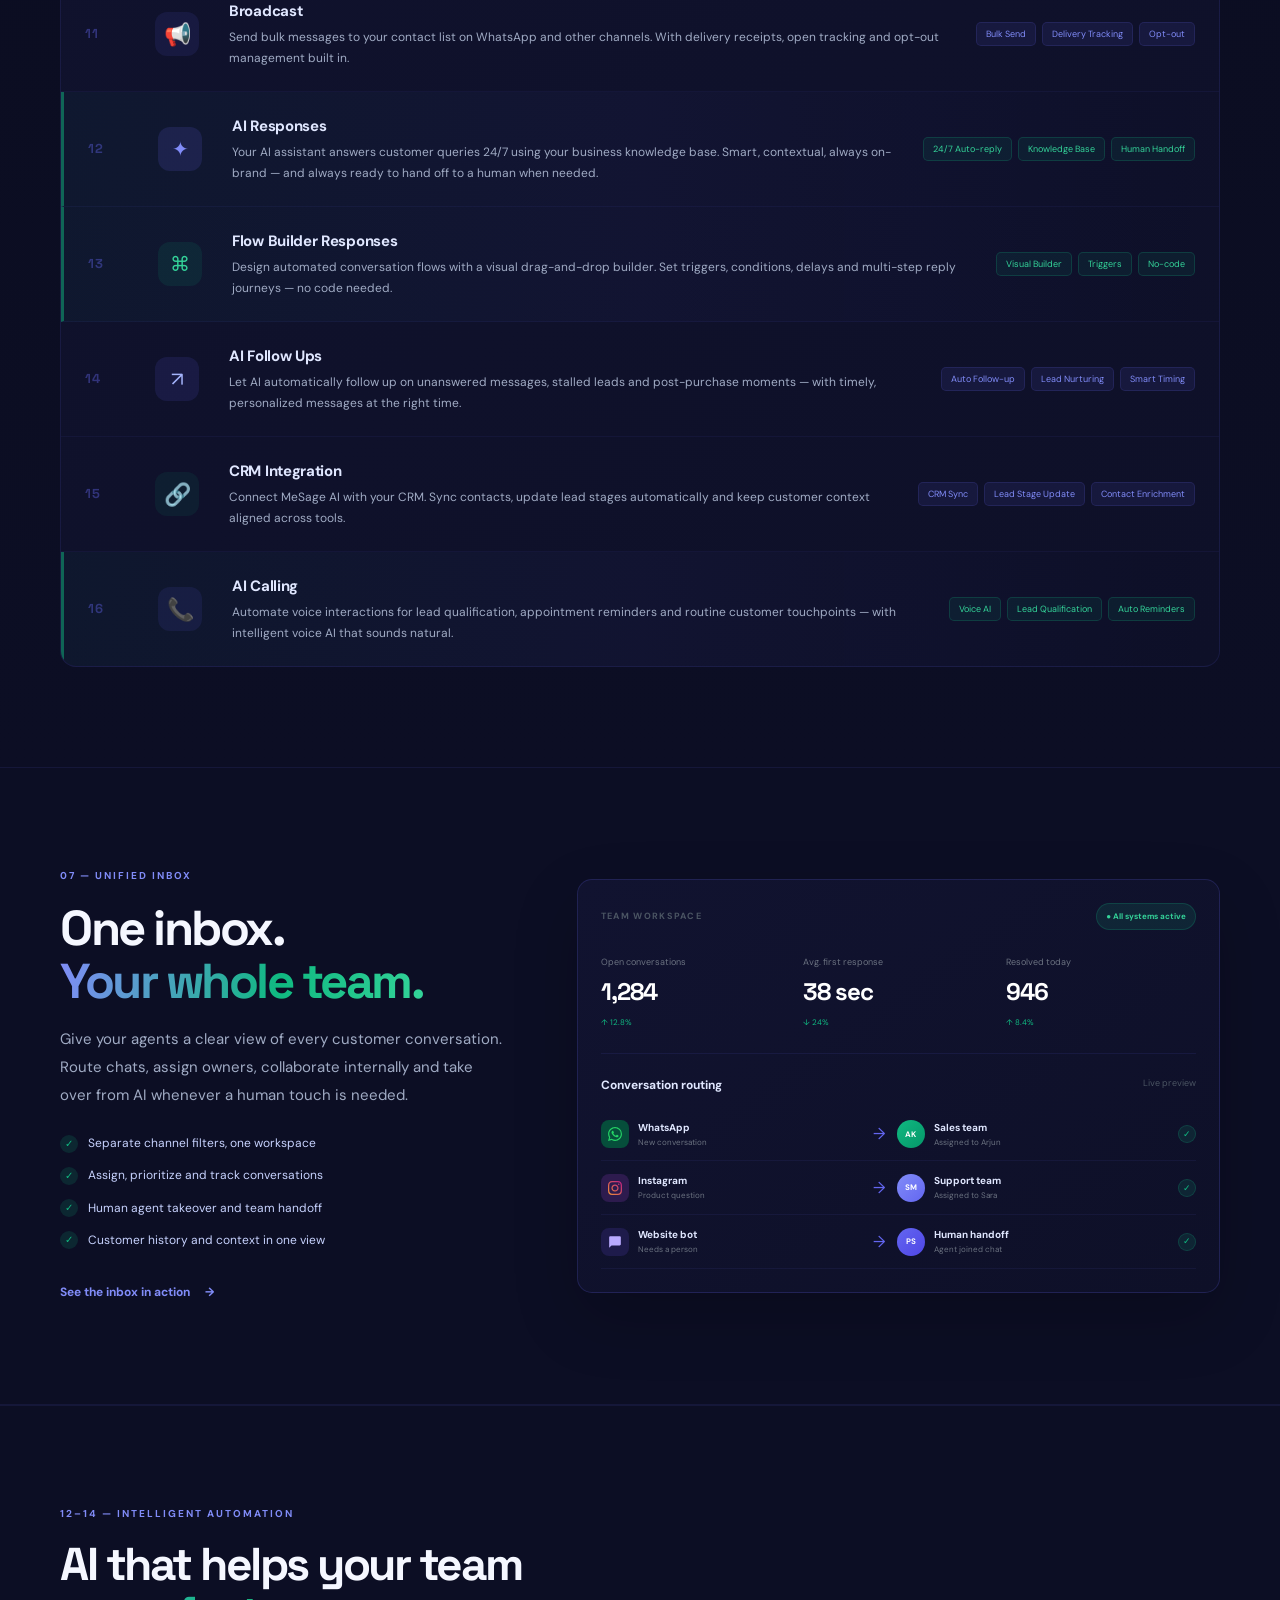
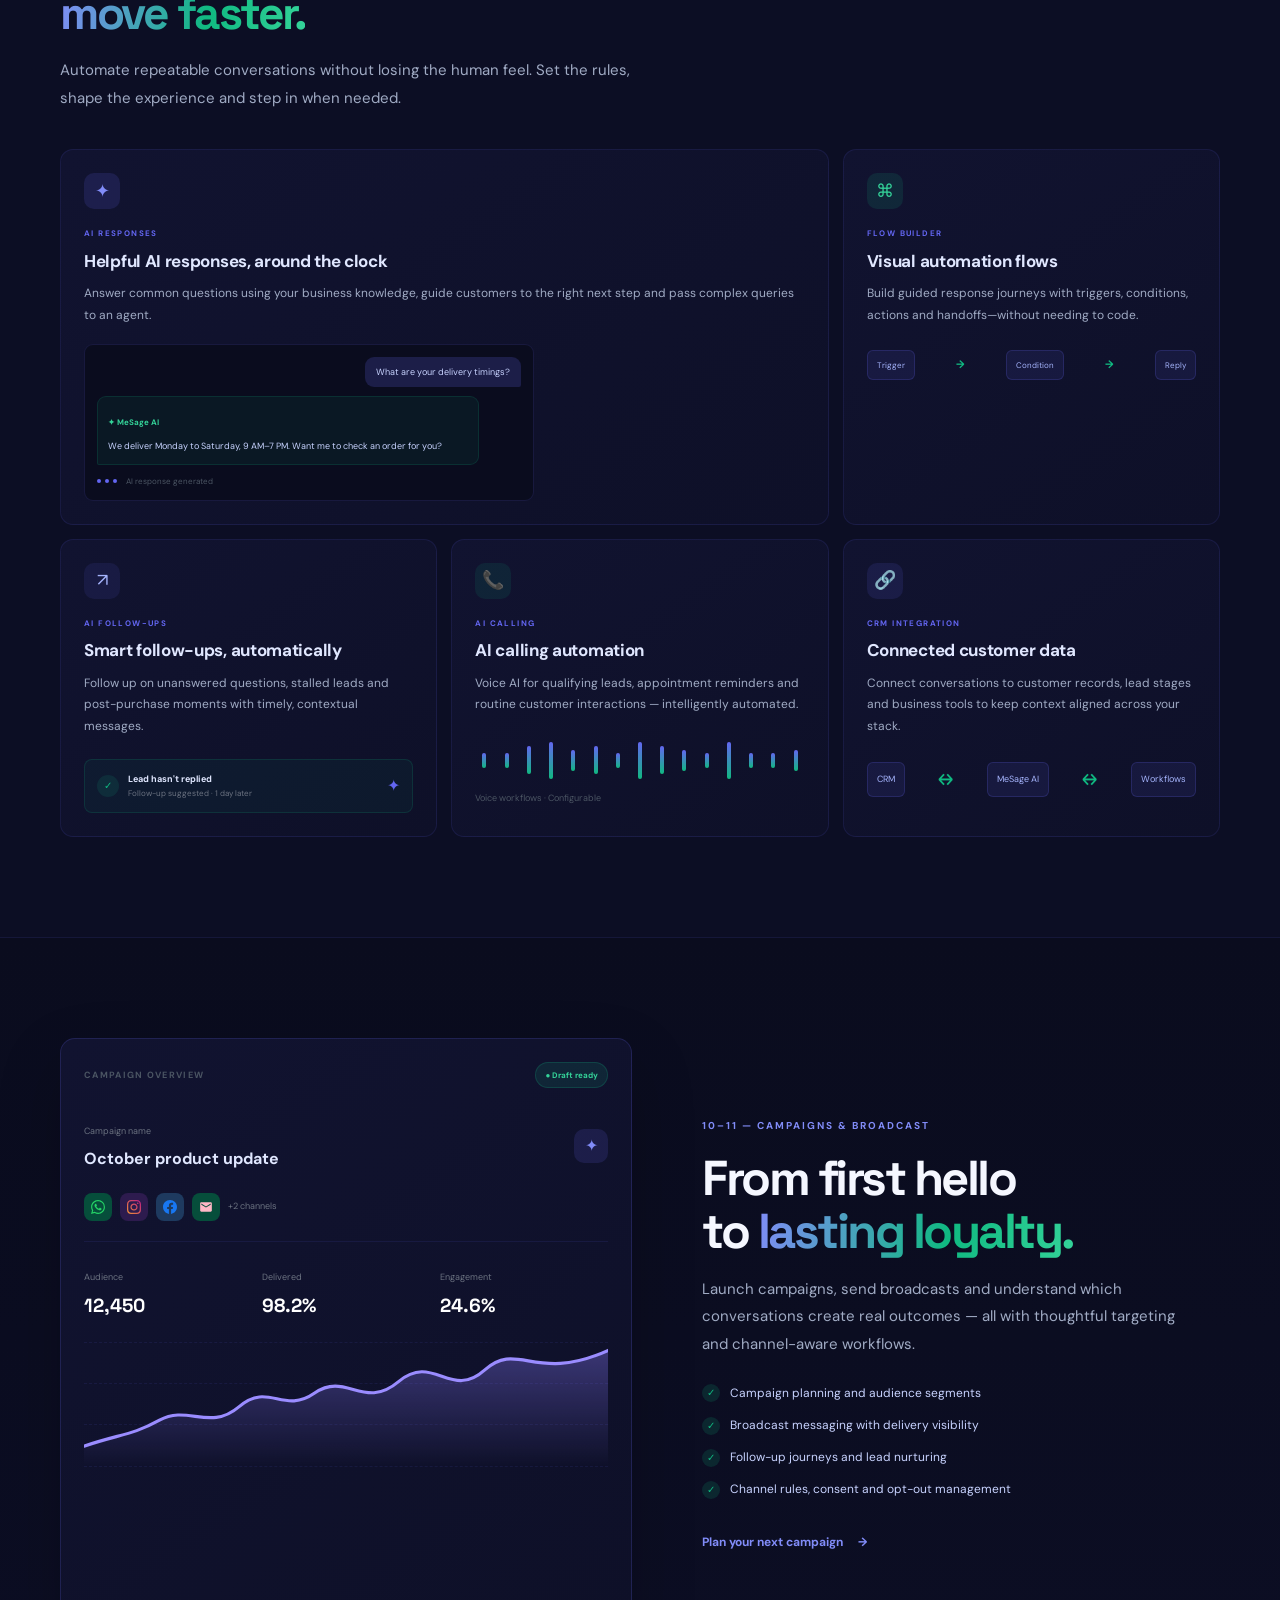
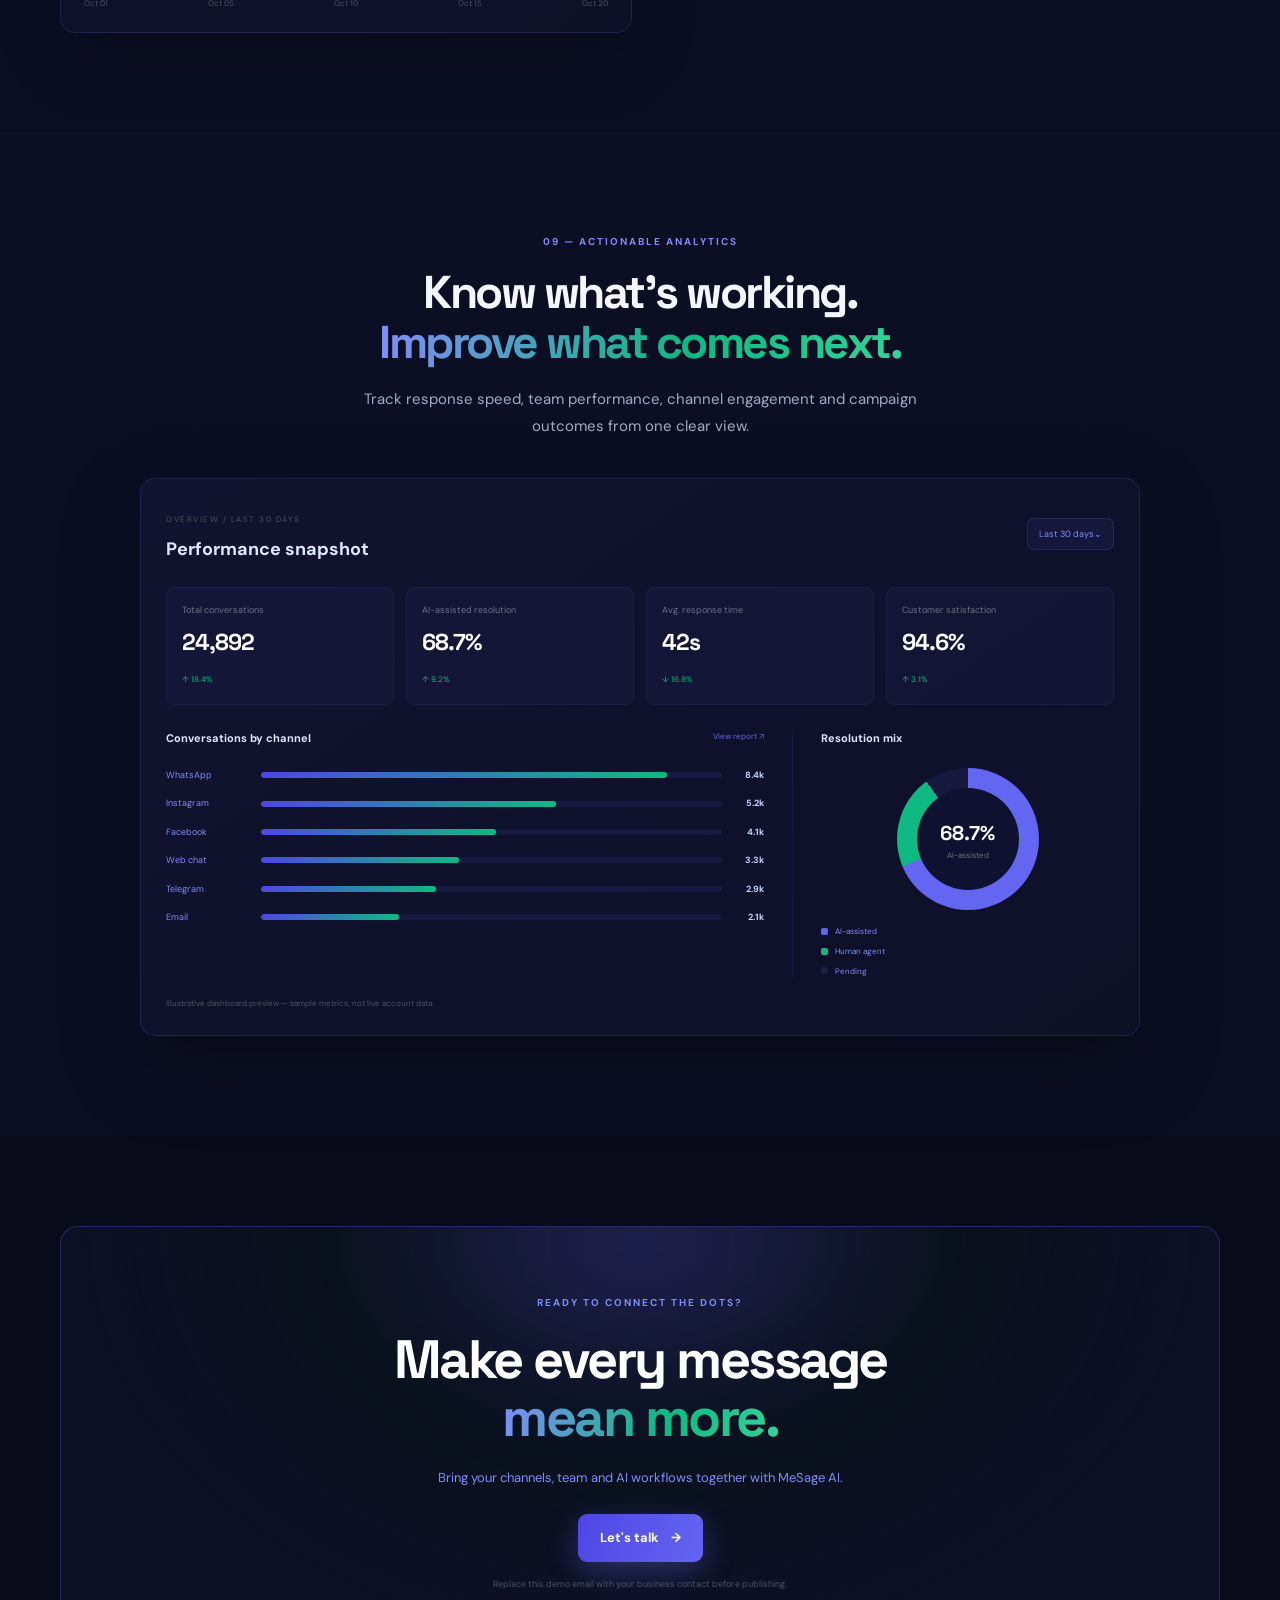
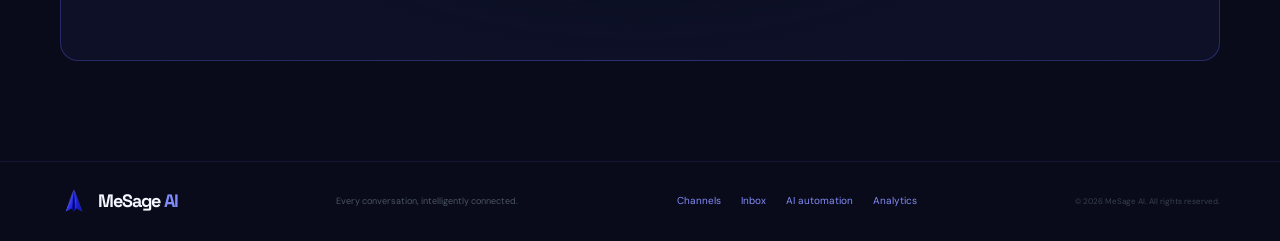
==== commit 42fcc49c: "Update '24/7 Autonomous AI' to '24/7 GPT Powered AI'" ====
--- a/index.html
+++ b/index.html
@@ -44,7 +44,7 @@
       <div class="hero-copy">
         <div class="eyebrow"><span class="eyebrow-dot"></span> THE OMNICHANNEL AI PLATFORM</div>
         <h1>Every message.<br><span class="gradient-text">One smart inbox.</span></h1>
-        <p class="hero-sub">Instant lead capture from WhatsApp Business API, Instagram, Facebook, Web Bot, Telegram and Email in one unified workspace — powered by 24/7 autonomous AI and seamless live agent takeover.</p>
+        <p class="hero-sub">Instant lead capture from WhatsApp Business API, Instagram, Facebook, Web Bot, Telegram and Email in one unified workspace — powered by 24/7 GPT-powered AI and seamless live agent takeover.</p>
         <div class="hero-actions">
           <a class="btn btn-primary" href="#contact">Get a demo <span>→</span></a>
           <a class="btn btn-ghost" href="#features"><span class="play">▶</span> See all features</a>
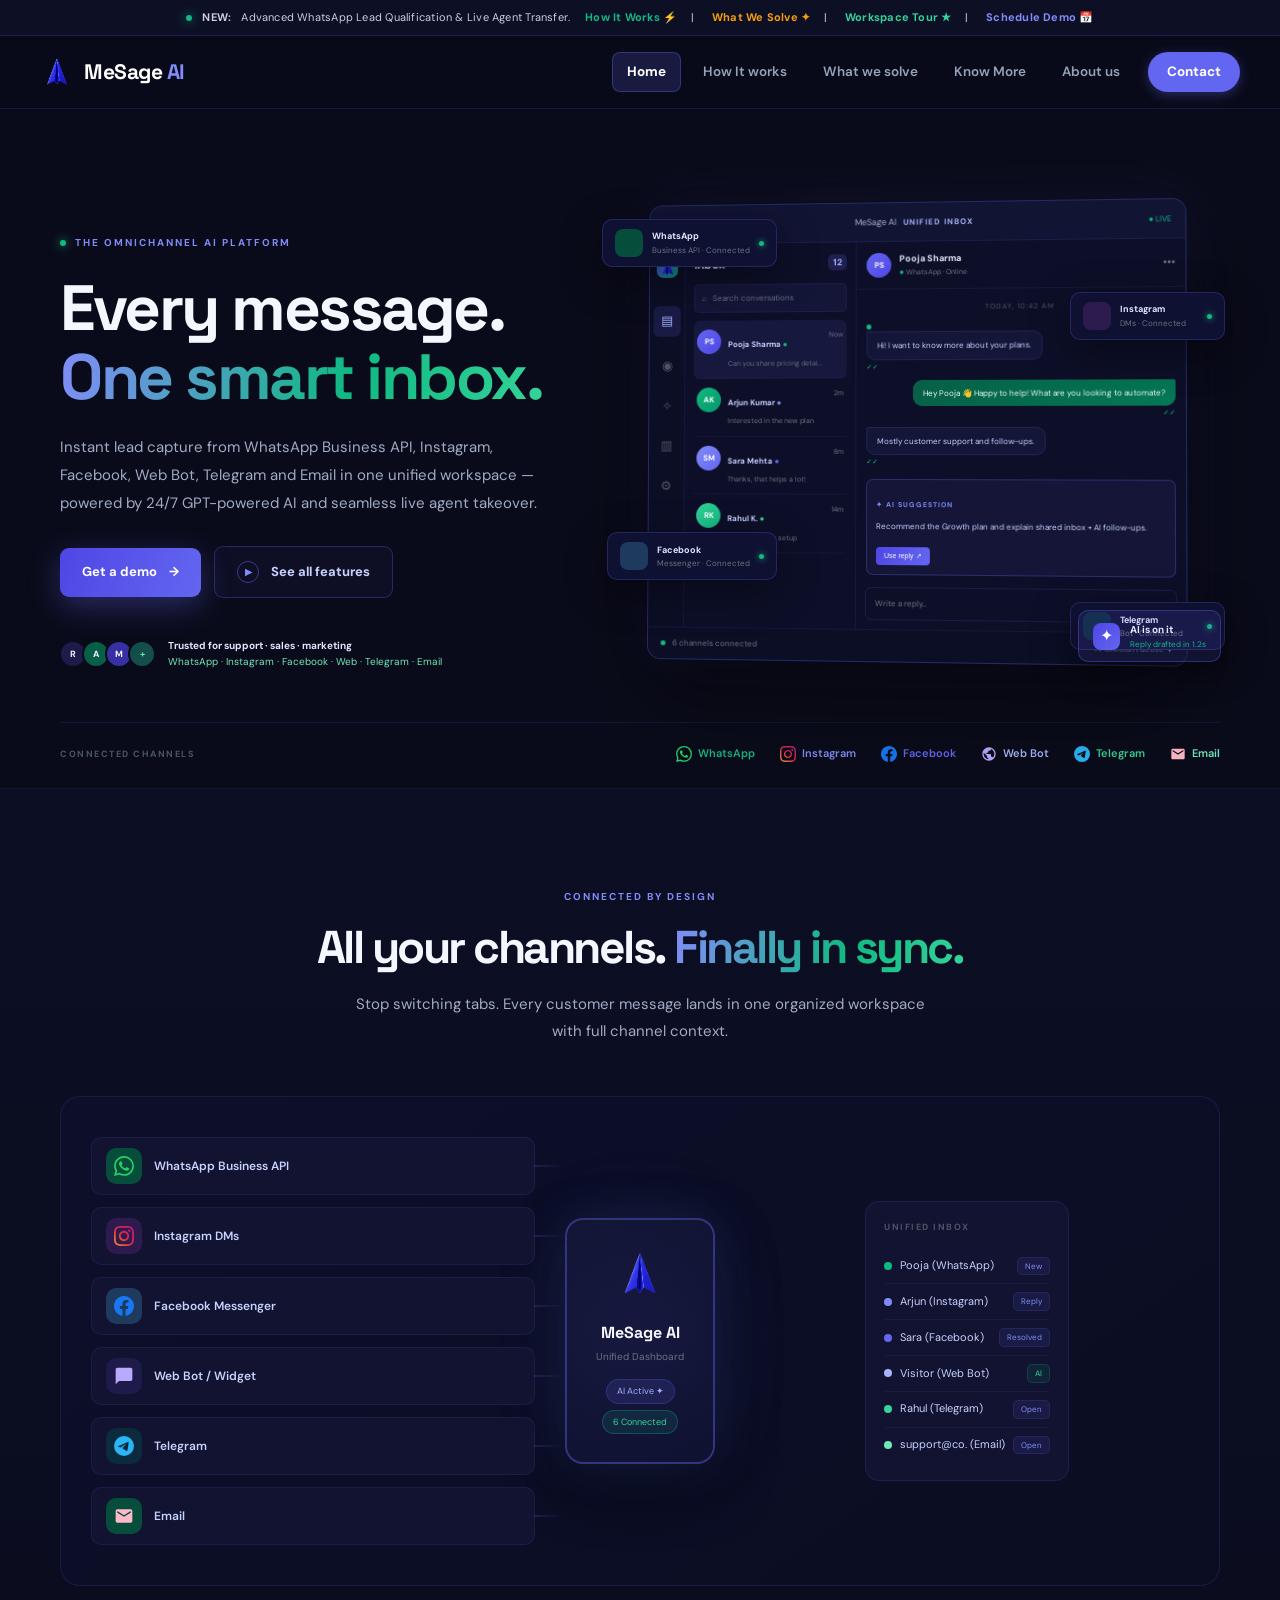
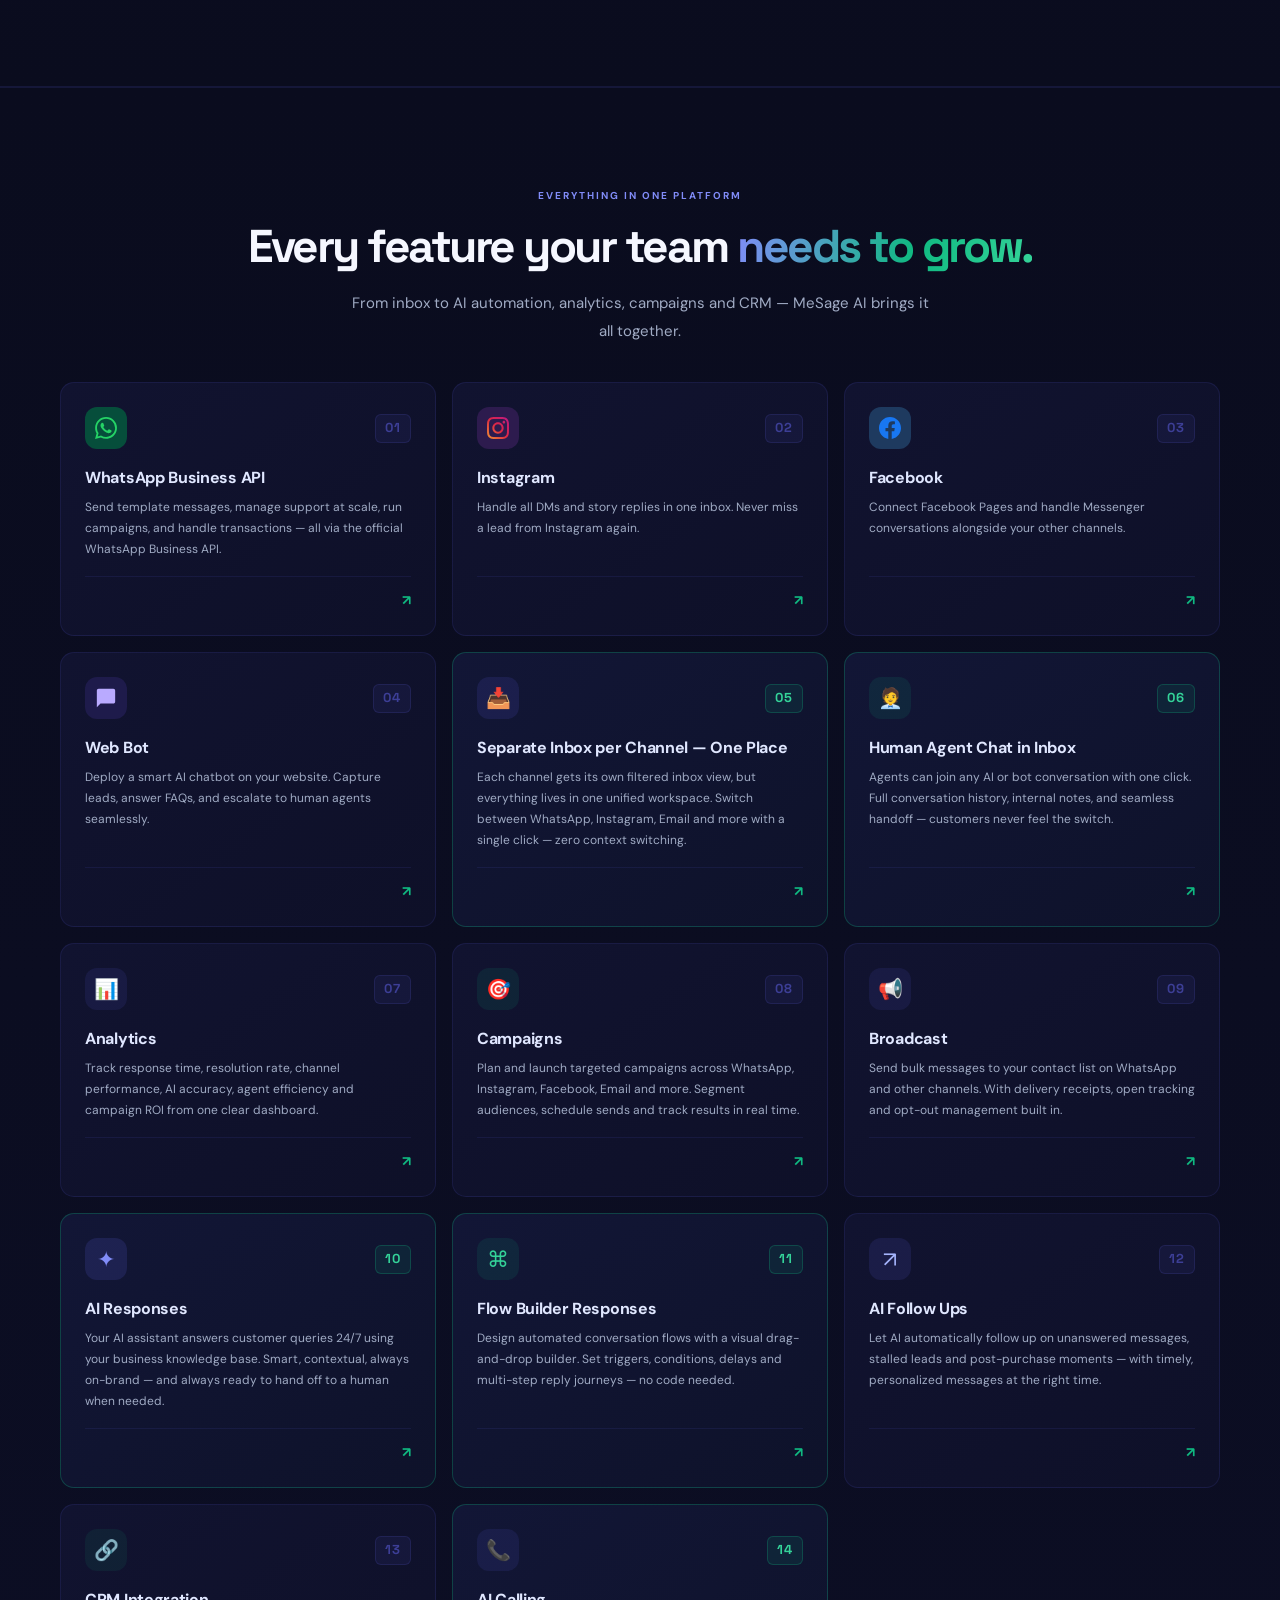
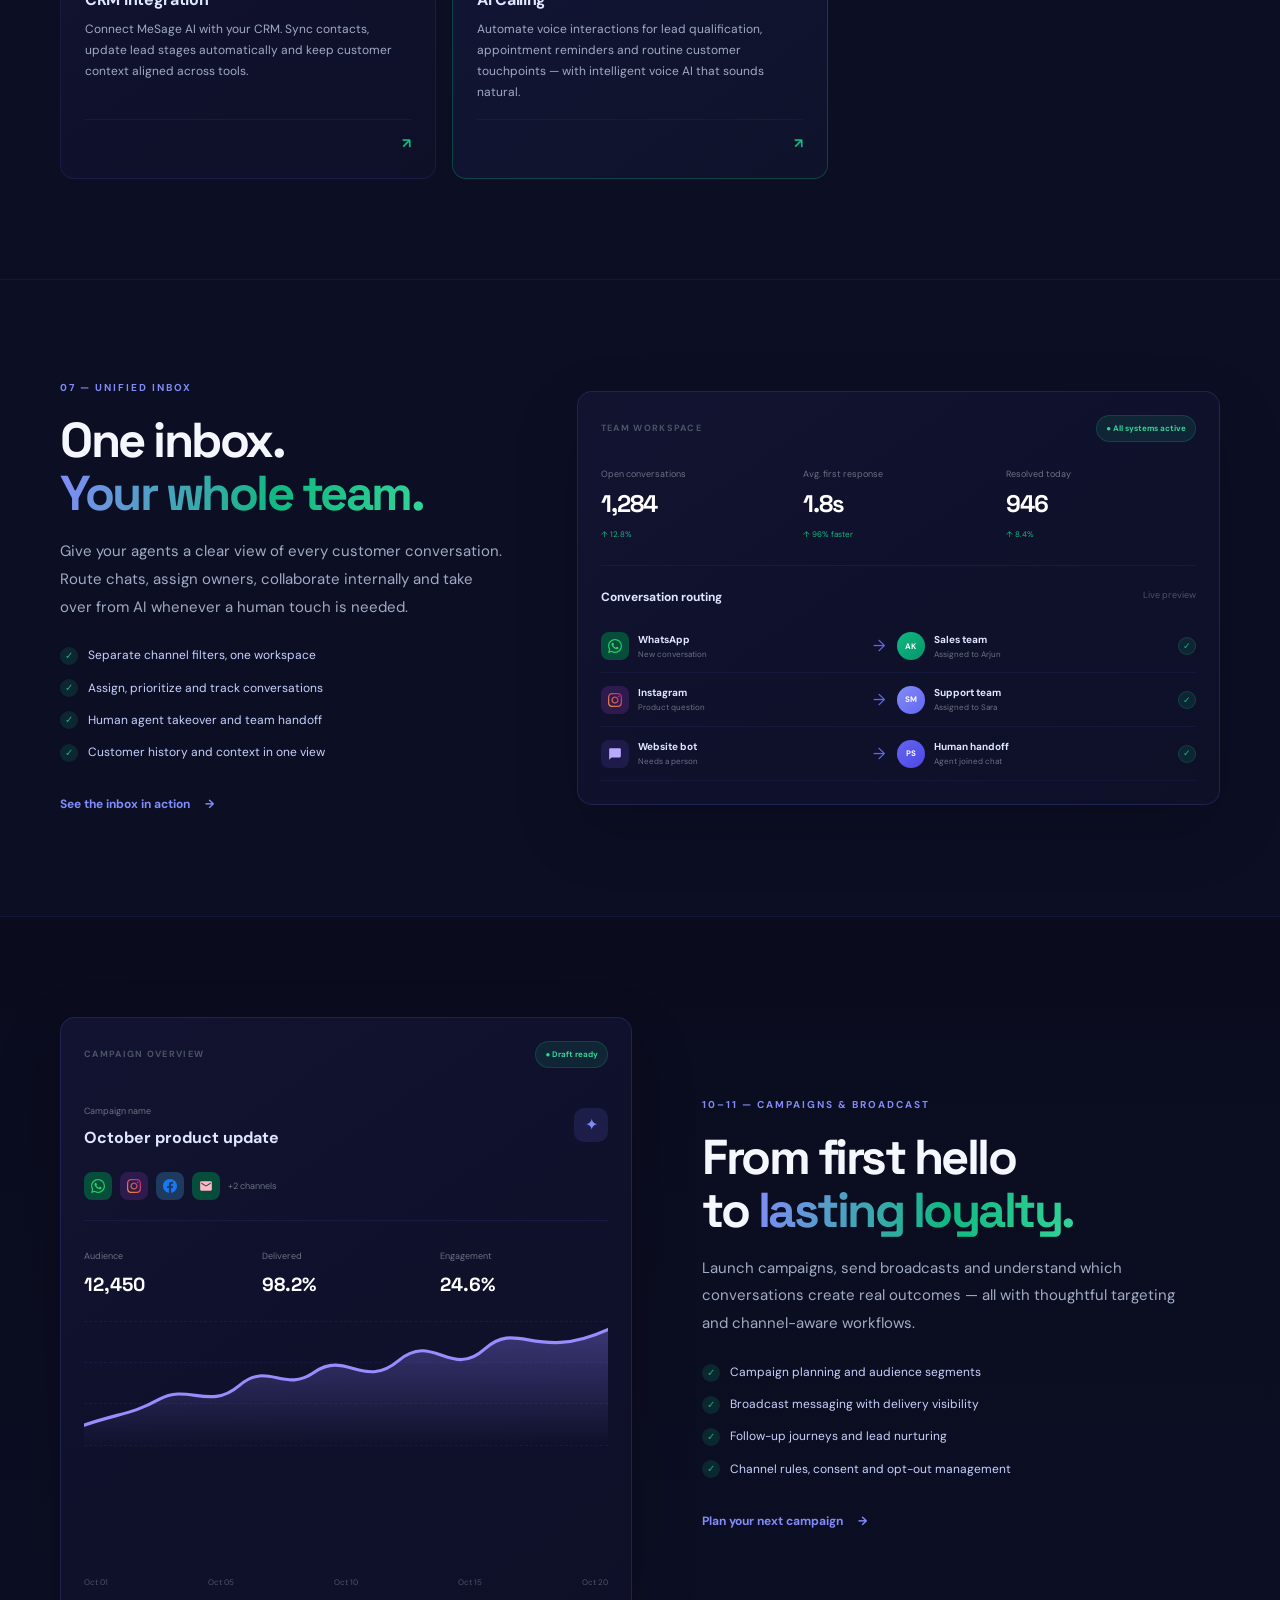
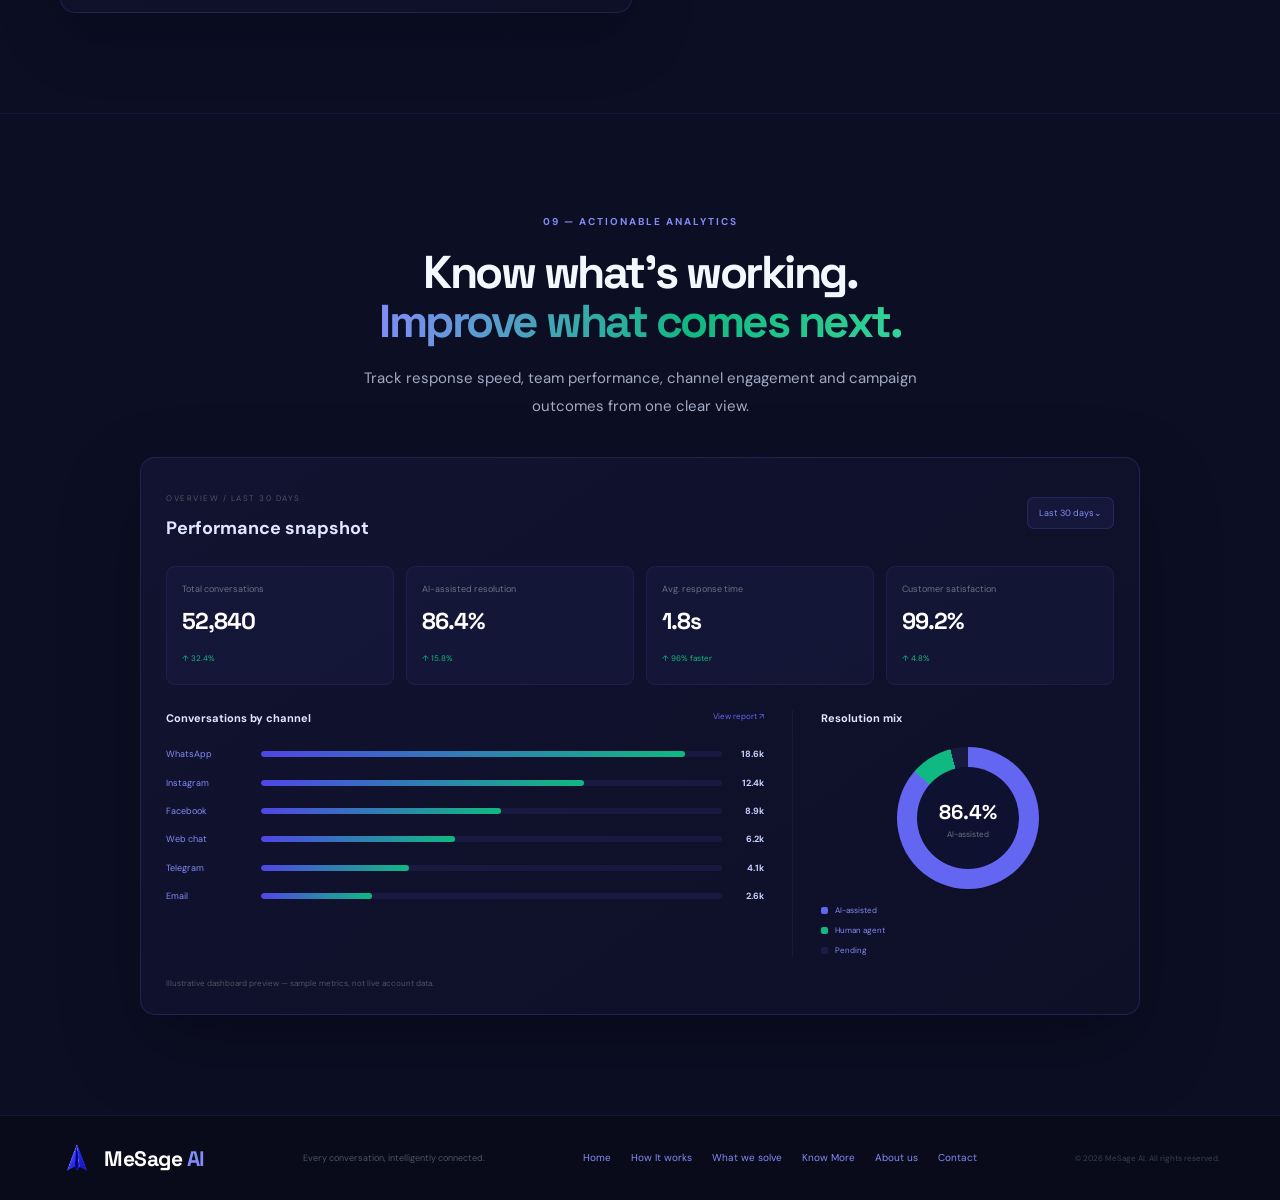
==== commit 91b79943: "Auto update: restore GPT-powered demo1 stage and update How It works" ====
--- a/index.html
+++ b/index.html
@@ -3,859 +3,18 @@
 <head>
   <meta charset="utf-8">
   <meta name="viewport" content="width=device-width, initial-scale=1">
-  <meta name="theme-color" content="#080d1b">
-  <meta name="description" content="MeSage AI — WhatsApp, Instagram, Facebook, Web, Telegram & Email unified in one intelligent inbox with AI automation.">
+  <meta http-equiv="refresh" content="0; url=home.html">
   <title>MeSage AI — Every conversation, intelligently connected</title>
-  <link rel="preconnect" href="https://fonts.googleapis.com">
-  <link rel="preconnect" href="https://fonts.gstatic.com" crossorigin>
-  <link href="https://fonts.googleapis.com/css2?family=DM+Sans:wght@400;500;600;700&family=Space+Grotesk:wght@400;500;600;700&display=swap" rel="stylesheet">
-  <link rel="stylesheet" href="styles.css">
+  <link rel="icon" href="assets/logoimg.png" type="image/png">
+  <script>
+    window.location.replace("home.html");
+  </script>
 </head>
-<body>
-
-  <div class="announcement"><span class="pulse"></span> <strong>NEW:</strong> Advanced WhatsApp Lead Qualification & Live Agent Transfer. <a href="demo1.html">Demo 1 <span>⚡</span></a> &nbsp;|&nbsp; <a href="demo2.html" style="color: #818cf8; font-weight: 700;">Demo 2 <span>📅</span></a> &nbsp;|&nbsp; <a href="demo3.html" style="color: #34d399; font-weight: 700;">Demo 3 (Workspace) <span>★</span></a> &nbsp;|&nbsp; <a href="demo4.html" style="color: #f59e0b; font-weight: 700;">Demo 4 (Problem Solver) <span>✦</span></a></div>
-
-  <header class="nav-wrap">
-    <nav class="nav container">
-      <a class="brand" href="#home" aria-label="MeSage AI home">
-        <img src="assets/logogif.gif" alt="MeSage AI logo" class="logo-gif" onerror="this.src='assets/logoimg.png'">
-        <span>MeSage<span class="brand-ai"> AI</span></span>
-      </a>
-      <button class="menu-toggle" aria-label="Toggle navigation" aria-expanded="false">☰</button>
-      <div class="nav-links">
-        <a href="demo1.html" style="color: #34d399; font-weight: 700;">Demo 1 ⚡</a>
-        <a href="demo2.html" style="color: #818cf8; font-weight: 700;">Demo 2 📅</a>
-        <a href="demo3.html" style="color: #fbbf24; font-weight: 700;">Demo 3 ★</a>
-        <a href="demo4.html" style="color: #34d399; font-weight: 700;">Demo 4 ✦</a>
-        <a href="#demo">Live Demo</a>
-        <a href="#channels">Channels</a>
-        <a href="#features">Features</a>
-        <a href="#ai">AI & Automation</a>
-        <a href="#analytics">Analytics</a>
-      </div>
-      <a class="nav-cta" href="demo2.html">Book a demo <span>↗</span></a>
-    </nav>
-  </header>
-
-  <main>
-
-    <!-- ===== HERO ===== -->
-    <section class="hero container" id="home">
-      <div class="hero-copy">
-        <div class="eyebrow"><span class="eyebrow-dot"></span> THE OMNICHANNEL AI PLATFORM</div>
-        <h1>Every message.<br><span class="gradient-text">One smart inbox.</span></h1>
-        <p class="hero-sub">Instant lead capture from WhatsApp Business API, Instagram, Facebook, Web Bot, Telegram and Email in one unified workspace — powered by 24/7 GPT-powered AI and seamless live agent takeover.</p>
-        <div class="hero-actions">
-          <a class="btn btn-primary" href="#contact">Get a demo <span>→</span></a>
-          <a class="btn btn-ghost" href="#features"><span class="play">▶</span> See all features</a>
-        </div>
-        <div class="proof-row">
-          <div class="avatar-stack"><span>R</span><span>A</span><span>M</span><span>+</span></div>
-          <div><strong>Trusted for support · sales · marketing</strong><small>WhatsApp · Instagram · Facebook · Web · Telegram · Email</small></div>
-        </div>
-      </div>
-      <div class="hero-visual">
-        <div class="orbit orbit-one"></div>
-        <div class="orbit orbit-two"></div>
-
-        <!-- floating channel chips -->
-        <div class="floating-chip chip-wa">
-          <span class="channel-icon-svg wa-svg"></span>
-          <span><b>WhatsApp</b><small>Business API · Connected</small></span><i></i>
-        </div>
-        <div class="floating-chip chip-ig">
-          <span class="channel-icon-svg ig-svg"></span>
-          <span><b>Instagram</b><small>DMs · Connected</small></span><i></i>
-        </div>
-        <div class="floating-chip chip-fb">
-          <span class="channel-icon-svg fb-svg"></span>
-          <span><b>Facebook</b><small>Messenger · Connected</small></span><i></i>
-        </div>
-        <div class="floating-chip chip-tg">
-          <span class="channel-icon-svg tg-svg"></span>
-          <span><b>Telegram</b><small>Bot · Connected</small></span><i></i>
-        </div>
-
-        <!-- dashboard mockup -->
-        <div class="dashboard-window">
-          <div class="dash-top">
-            <div class="window-dots"><i></i><i></i><i></i></div>
-            <span>MeSage AI <b>UNIFIED INBOX</b></span>
-            <span class="dash-live">● LIVE</span>
-          </div>
-          <div class="dash-layout">
-            <aside class="dash-rail">
-              <div class="rail-logo"><img src="assets/logoimg.png" alt="" onerror="this.style.display='none'">M</div>
-              <span class="rail-active" title="Inbox">▤</span>
-              <span title="Analytics">◉</span>
-              <span title="Campaigns">✧</span>
-              <span title="CRM">▥</span>
-              <span title="Settings">⚙</span>
-            </aside>
-            <div class="inbox-list">
-              <div class="inbox-title">Inbox <span class="count">12</span></div>
-              <div class="search">⌕ &nbsp; Search conversations</div>
-              <!-- WA conversation -->
-              <div class="conversation selected">
-                <div class="person p1">PS</div>
-                <div class="conv-copy"><b>Priya Sharma <span class="mini wa">●</span></b><p>Can you share pricing details?</p></div>
-                <time>Now</time>
-              </div>
-              <!-- IG conversation -->
-              <div class="conversation">
-                <div class="person p2">AK</div>
-                <div class="conv-copy"><b>Arjun Kumar <span class="mini ig">●</span></b><p>Interested in the new plan</p></div>
-                <time>2m</time>
-              </div>
-              <!-- FB conversation -->
-              <div class="conversation">
-                <div class="person p3">SM</div>
-                <div class="conv-copy"><b>Sara Mehta <span class="mini fb">●</span></b><p>Thanks, that helps a lot!</p></div>
-                <time>8m</time>
-              </div>
-              <!-- TG conversation -->
-              <div class="conversation">
-                <div class="person p4">RK</div>
-                <div class="conv-copy"><b>Rahul K. <span class="mini tg">●</span></b><p>Need help with setup</p></div>
-                <time>14m</time>
-              </div>
-            </div>
-            <div class="chat-panel">
-              <!-- WhatsApp chat header -->
-              <div class="chat-head">
-                <div class="person p1">PS</div>
-                <div><b>Priya Sharma</b><small><span class="mini wa">●</span> WhatsApp · Online</small></div>
-                <span class="more">•••</span>
-              </div>
-              <div class="chat-body">
-                <div class="day-label">TODAY, 10:42 AM</div>
-                <!-- WhatsApp style bubbles -->
-                <div class="wa-chat-bubble incoming">
-                  <div class="wa-meta">
-                    <span class="channel-dot wa-dot"></span>
-                  </div>
-                  <div class="bubble-content">Hi! I want to know more about your plans.</div>
-                  <div class="wa-tick">✓✓</div>
-                </div>
-                <div class="wa-chat-bubble outgoing">
-                  <div class="bubble-content">Hey Priya 👋 Happy to help! What are you looking to automate?</div>
-                  <div class="wa-tick sent">✓✓</div>
-                </div>
-                <div class="wa-chat-bubble incoming">
-                  <div class="bubble-content">Mostly customer support and follow-ups.</div>
-                  <div class="wa-tick">✓✓</div>
-                </div>
-                <div class="ai-note">
-                  <span>✦ AI SUGGESTION</span>
-                  <p>Recommend the Growth plan and explain shared inbox + AI follow-ups.</p>
-                  <button>Use reply ↗</button>
-                </div>
-              </div>
-              <div class="reply-box">Write a reply… <span>✧ &nbsp; ↗</span></div>
-            </div>
-          </div>
-          <div class="dash-bottom"><span><i></i> 6 channels connected</span><span>AI assistant active <b>✦</b></span></div>
-        </div>
-        <div class="ai-float"><span>✦</span><div><b>AI is on it</b><small>Reply drafted in 1.2s</small></div></div>
-      </div>
-
-      <!-- channel logos row -->
-      <div class="hero-bottom">
-        <span>CONNECTED CHANNELS</span>
-        <div class="channel-wordmarks">
-          <span class="word-wa"><svg width="16" height="16" viewBox="0 0 24 24" fill="#25D366"><path d="M17.472 14.382c-.297-.149-1.758-.867-2.03-.967-.273-.099-.471-.148-.67.15-.197.297-.767.966-.94 1.164-.173.199-.347.223-.644.075-.297-.15-1.255-.463-2.39-1.475-.883-.788-1.48-1.761-1.653-2.059-.173-.297-.018-.458.13-.606.134-.133.298-.347.446-.52.149-.174.198-.298.298-.497.099-.198.05-.371-.025-.52-.075-.149-.669-1.612-.916-2.207-.242-.579-.487-.5-.669-.51-.173-.008-.371-.01-.57-.01-.198 0-.52.074-.792.372-.272.297-1.04 1.016-1.04 2.479 0 1.462 1.065 2.875 1.213 3.074.149.198 2.096 3.2 5.077 4.487.709.306 1.262.489 1.694.625.712.227 1.36.195 1.871.118.571-.085 1.758-.719 2.006-1.413.248-.694.248-1.289.173-1.413-.074-.124-.272-.198-.57-.347m-5.421 7.403h-.004a9.87 9.87 0 01-5.031-1.378l-.361-.214-3.741.982.998-3.648-.235-.374a9.86 9.86 0 01-1.51-5.26c.001-5.45 4.436-9.884 9.888-9.884 2.64 0 5.122 1.03 6.988 2.898a9.825 9.825 0 012.893 6.994c-.003 5.45-4.437 9.884-9.885 9.884m8.413-18.297A11.815 11.815 0 0012.05 0C5.495 0 .16 5.335.157 11.892c0 2.096.547 4.142 1.588 5.945L.057 24l6.305-1.654a11.882 11.882 0 005.683 1.448h.005c6.554 0 11.89-5.335 11.893-11.893a11.821 11.821 0 00-3.48-8.413z"/></svg> WhatsApp</span>
-          <span class="word-ig"><svg width="16" height="16" viewBox="0 0 24 24" fill="url(#igGrad)"><defs><linearGradient id="igGrad" x1="0%" y1="100%" x2="100%" y2="0%"><stop offset="0%" stop-color="#f09433"/><stop offset="25%" stop-color="#e6683c"/><stop offset="50%" stop-color="#dc2743"/><stop offset="75%" stop-color="#cc2366"/><stop offset="100%" stop-color="#bc1888"/></linearGradient></defs><path d="M12 2.163c3.204 0 3.584.012 4.85.07 3.252.148 4.771 1.691 4.919 4.919.058 1.265.069 1.645.069 4.849 0 3.205-.012 3.584-.069 4.849-.149 3.225-1.664 4.771-4.919 4.919-1.266.058-1.644.07-4.85.07-3.204 0-3.584-.012-4.849-.07-3.26-.149-4.771-1.699-4.919-4.92-.058-1.265-.07-1.644-.07-4.849 0-3.204.013-3.583.07-4.849.149-3.227 1.664-4.771 4.919-4.919 1.266-.057 1.645-.069 4.849-.069zm0-2.163c-3.259 0-3.667.014-4.947.072-4.358.2-6.78 2.618-6.98 6.98-.059 1.281-.073 1.689-.073 4.948 0 3.259.014 3.668.072 4.948.2 4.358 2.618 6.78 6.98 6.98 1.281.058 1.689.072 4.948.072 3.259 0 3.668-.014 4.948-.072 4.354-.2 6.782-2.618 6.979-6.98.059-1.28.073-1.689.073-4.948 0-3.259-.014-3.667-.072-4.947-.196-4.354-2.617-6.78-6.979-6.98-1.281-.059-1.69-.073-4.949-.073zm0 5.838c-3.403 0-6.162 2.759-6.162 6.162s2.759 6.163 6.162 6.163 6.162-2.759 6.162-6.163c0-3.403-2.759-6.162-6.162-6.162zm0 10.162c-2.209 0-4-1.79-4-4 0-2.209 1.791-4 4-4s4 1.791 4 4c0 2.21-1.791 4-4 4zm6.406-11.845c-.796 0-1.441.645-1.441 1.44s.645 1.44 1.441 1.44c.795 0 1.439-.645 1.439-1.44s-.644-1.44-1.439-1.44z"/></svg> Instagram</span>
-          <span class="word-fb"><svg width="16" height="16" viewBox="0 0 24 24" fill="#1877F2"><path d="M24 12.073c0-6.627-5.373-12-12-12s-12 5.373-12 12c0 5.99 4.388 10.954 10.125 11.854v-8.385H7.078v-3.47h3.047V9.43c0-3.007 1.792-4.669 4.533-4.669 1.312 0 2.686.235 2.686.235v2.953H15.83c-1.491 0-1.956.925-1.956 1.874v2.25h3.328l-.532 3.47h-2.796v8.385C19.612 23.027 24 18.062 24 12.073z"/></svg> Facebook</span>
-          <span class="word-web"><svg width="16" height="16" viewBox="0 0 24 24" fill="#b9aaff"><path d="M12 2C6.48 2 2 6.48 2 12s4.48 10 10 10 10-4.48 10-10S17.52 2 12 2zm-1 17.93c-3.95-.49-7-3.85-7-7.93 0-.62.08-1.21.21-1.79L9 15v1c0 1.1.9 2 2 2v1.93zm6.9-2.54c-.26-.81-1-1.39-1.9-1.39h-1v-3c0-.55-.45-1-1-1H8v-2h2c.55 0 1-.45 1-1V7h2c1.1 0 2-.9 2-2v-.41c2.93 1.19 5 4.06 5 7.41 0 2.08-.8 3.97-2.1 5.39z"/></svg> Web Bot</span>
-          <span class="word-tg"><svg width="16" height="16" viewBox="0 0 24 24" fill="#29B6F6"><path d="M11.944 0A12 12 0 0 0 0 12a12 12 0 0 0 12 12 12 12 0 0 0 12-12A12 12 0 0 0 12 0a12 12 0 0 0-.056 0zm4.962 7.224c.1-.002.321.023.465.14a.506.506 0 0 1 .171.325c.016.093.036.306.02.472-.18 1.898-.962 6.502-1.36 8.627-.168.9-.499 1.201-.82 1.23-.696.065-1.225-.46-1.9-.902-1.056-.693-1.653-1.124-2.678-1.8-1.185-.78-.417-1.21.258-1.91.177-.184 3.247-2.977 3.307-3.23.007-.032.014-.15-.056-.212s-.174-.041-.249-.024c-.106.024-1.793 1.14-5.061 3.345-.48.33-.913.49-1.302.48-.428-.008-1.252-.241-1.865-.44-.752-.245-1.349-.374-1.297-.789.027-.216.325-.437.893-.663 3.498-1.524 5.83-2.529 6.998-3.014 3.332-1.386 4.025-1.627 4.476-1.635z"/></svg> Telegram</span>
-          <span class="word-mail"><svg width="16" height="16" viewBox="0 0 24 24" fill="#ffb8c7"><path d="M20 4H4c-1.1 0-1.99.9-1.99 2L2 18c0 1.1.9 2 2 2h16c1.1 0 2-.9 2-2V6c0-1.1-.9-2-2-2zm0 4l-8 5-8-5V6l8 5 8-5v2z"/></svg> Email</span>
-        </div>
-      </div>
-    </section>
-
-    <!-- ===== LIVE WA DEMO SECTION ===== -->
-    <section class="section wa-demo-section" id="demo">
-      <div class="container">
-        <div class="section-heading centered">
-          <div class="eyebrow">LIVE INTERACTIVE DEMO</div>
-          <h2>See it in action. <span class="gradient-text">Try it yourself.</span></h2>
-          <p>Click the buttons below just like a real customer would on WhatsApp — and watch the AI chatbot respond instantly.</p>
-        </div>
-
-        <div class="demo-wrapper">
-
-          <!-- LEFT: Animated Flow Explainer -->
-          <div class="flow-explainer">
-            <div class="flow-title">
-              <span class="flow-badge">● LIVE SIMULATION</span>
-              <h3>How WhatsApp AI Chatbot works</h3>
-              <p>Automated appointment booking, lead capture, support — all on WhatsApp without a human agent.</p>
-            </div>
-            <div class="flow-steps">
-              <div class="flow-step" id="fs1">
-                <div class="fs-icon" style="background:rgba(99,102,241,.15);color:#818cf8">📩</div>
-                <div class="fs-content">
-                  <b>Customer sends a message</b>
-                  <small>User types "Hi" or clicks a quick reply</small>
-                </div>
-                <div class="fs-line"></div>
-              </div>
-              <div class="flow-step" id="fs2">
-                <div class="fs-icon" style="background:rgba(16,185,129,.1);color:#10b981">✦</div>
-                <div class="fs-content">
-                  <b>AI understands intent</b>
-                  <small>NLP detects: Appointment / Support / Inquiry</small>
-                </div>
-                <div class="fs-line"></div>
-              </div>
-              <div class="flow-step" id="fs3">
-                <div class="fs-icon" style="background:rgba(99,102,241,.12);color:#a5b4fc">📋</div>
-                <div class="fs-content">
-                  <b>Bot collects details</b>
-                  <small>Name, date, time — via interactive buttons</small>
-                </div>
-                <div class="fs-line"></div>
-              </div>
-              <div class="flow-step" id="fs4">
-                <div class="fs-icon" style="background:rgba(16,185,129,.1);color:#34d399">✅</div>
-                <div class="fs-content">
-                  <b>Appointment confirmed</b>
-                  <small>CRM updated · Reminder scheduled · Agent notified</small>
-                </div>
-                <div class="fs-line"></div>
-              </div>
-              <div class="flow-step" id="fs5">
-                <div class="fs-icon" style="background:rgba(99,102,241,.1);color:#818cf8">🧑‍💼</div>
-                <div class="fs-content">
-                  <b>Human agent can join anytime</b>
-                  <small>One-click takeover from the MeSage AI inbox</small>
-                </div>
-              </div>
-            </div>
-
-            <!-- Animated use cases -->
-            <div class="use-cases">
-              <div class="uc-title">Works for:</div>
-              <div class="uc-tags">
-                <span class="uc-tag active-uc">📅 Appointment Booking</span>
-                <span class="uc-tag">🛍️ Product Enquiry</span>
-                <span class="uc-tag">🎫 Support Ticket</span>
-                <span class="uc-tag">📦 Order Tracking</span>
-                <span class="uc-tag">💬 Lead Capture</span>
-                <span class="uc-tag">🔔 Reminders</span>
-              </div>
-            </div>
-          </div>
-
-          <!-- RIGHT: Real WhatsApp Chat Widget -->
-          <div class="wa-phone-wrap">
-            <div class="wa-phone">
-              <!-- Phone top bar -->
-              <div class="wa-phone-bar">
-                <div class="phone-notch"></div>
-              </div>
-              <!-- WA App header -->
-              <div class="wa-app-header">
-                <div class="wa-back">‹</div>
-                <div class="wa-avatar-wrap">
-                  <div class="wa-bot-avatar">
-                    <img src="assets/logoimg.png" alt="MeSage AI Bot" onerror="this.style.display='none'">
-                    <span>M</span>
-                  </div>
-                  <div class="wa-online-dot"></div>
-                </div>
-                <div class="wa-contact-info">
-                  <b>MeSage AI Bot</b>
-                  <small>● Online — typically replies instantly</small>
-                </div>
-                <div class="wa-icons">⋮</div>
-              </div>
-              <!-- WA Background -->
-              <div class="wa-chat-bg" id="waChatBg">
-                <div class="wa-date-chip">Today</div>
-                <!-- Messages render here -->
-                <div id="waMsgs"></div>
-                <!-- Typing indicator -->
-                <div class="wa-typing" id="waTyping" style="display:none">
-                  <div class="wa-typing-bubble"><span></span><span></span><span></span></div>
-                </div>
-              </div>
-              <!-- Quick replies -->
-              <div class="wa-quick-area" id="waQuickArea"></div>
-              <!-- Input bar (decorative) -->
-              <div class="wa-input-bar">
-                <div class="wa-input-field">Type a message</div>
-                <div class="wa-send-btn">
-                  <svg viewBox="0 0 24 24" fill="white" width="18" height="18"><path d="M2.01 21L23 12 2.01 3 2 10l15 2-15 2z"/></svg>
-                </div>
-              </div>
-            </div>
-          </div>
-
-        </div>
-
-        <!-- Reset button -->
-        <div style="text-align:center;margin-top:32px">
-          <button class="btn btn-ghost" onclick="resetWADemo()" style="font-size:12px;gap:8px">↺ Restart demo</button>
-          <a class="btn btn-primary" href="#contact" style="margin-left:12px">Get this for your business →</a>
-        </div>
-      </div>
-    </section>
-
-    <!-- ===== CHANNELS ===== -->
-    <section class="section channels-section" id="channels">
-      <div class="container">
-        <div class="section-heading centered">
-          <div class="eyebrow">CONNECTED BY DESIGN</div>
-          <h2>All your channels. <span class="gradient-text">Finally in sync.</span></h2>
-          <p>Stop switching tabs. Every customer message lands in one organized workspace with full channel context.</p>
-        </div>
-
-        <!-- Channel connection visual -->
-        <div class="channel-connect-visual">
-          <div class="channels-left">
-            <div class="ch-node wa-node">
-              <div class="ch-logo-wrap wa-bg">
-                <svg viewBox="0 0 24 24" fill="#25D366"><path d="M17.472 14.382c-.297-.149-1.758-.867-2.03-.967-.273-.099-.471-.148-.67.15-.197.297-.767.966-.94 1.164-.173.199-.347.223-.644.075-.297-.15-1.255-.463-2.39-1.475-.883-.788-1.48-1.761-1.653-2.059-.173-.297-.018-.458.13-.606.134-.133.298-.347.446-.52.149-.174.198-.298.298-.497.099-.198.05-.371-.025-.52-.075-.149-.669-1.612-.916-2.207-.242-.579-.487-.5-.669-.51-.173-.008-.371-.01-.57-.01-.198 0-.52.074-.792.372-.272.297-1.04 1.016-1.04 2.479 0 1.462 1.065 2.875 1.213 3.074.149.198 2.096 3.2 5.077 4.487.709.306 1.262.489 1.694.625.712.227 1.36.195 1.871.118.571-.085 1.758-.719 2.006-1.413.248-.694.248-1.289.173-1.413-.074-.124-.272-.198-.57-.347m-5.421 7.403h-.004a9.87 9.87 0 01-5.031-1.378l-.361-.214-3.741.982.998-3.648-.235-.374a9.86 9.86 0 01-1.51-5.26c.001-5.45 4.436-9.884 9.888-9.884 2.64 0 5.122 1.03 6.988 2.898a9.825 9.825 0 012.893 6.994c-.003 5.45-4.437 9.884-9.885 9.884m8.413-18.297A11.815 11.815 0 0012.05 0C5.495 0 .16 5.335.157 11.892c0 2.096.547 4.142 1.588 5.945L.057 24l6.305-1.654a11.882 11.882 0 005.683 1.448h.005c6.554 0 11.89-5.335 11.893-11.893a11.821 11.821 0 00-3.48-8.413z"/></svg>
-              </div>
-              <span>WhatsApp Business API</span>
-              <div class="ch-line"></div>
-            </div>
-            <div class="ch-node ig-node">
-              <div class="ch-logo-wrap ig-bg">
-                <svg viewBox="0 0 24 24"><defs><linearGradient id="ig1" x1="0%" y1="100%" x2="100%" y2="0%"><stop offset="0%" stop-color="#f09433"/><stop offset="50%" stop-color="#dc2743"/><stop offset="100%" stop-color="#bc1888"/></linearGradient></defs><path fill="url(#ig1)" d="M12 2.163c3.204 0 3.584.012 4.85.07 3.252.148 4.771 1.691 4.919 4.919.058 1.265.069 1.645.069 4.849 0 3.205-.012 3.584-.069 4.849-.149 3.225-1.664 4.771-4.919 4.919-1.266.058-1.644.07-4.85.07-3.204 0-3.584-.012-4.849-.07-3.26-.149-4.771-1.699-4.919-4.92-.058-1.265-.07-1.644-.07-4.849 0-3.204.013-3.583.07-4.849.149-3.227 1.664-4.771 4.919-4.919 1.266-.057 1.645-.069 4.849-.069zm0-2.163c-3.259 0-3.667.014-4.947.072-4.358.2-6.78 2.618-6.98 6.98-.059 1.281-.073 1.689-.073 4.948 0 3.259.014 3.668.072 4.948.2 4.358 2.618 6.78 6.98 6.98 1.281.058 1.689.072 4.948.072 3.259 0 3.668-.014 4.948-.072 4.354-.2 6.782-2.618 6.979-6.98.059-1.28.073-1.689.073-4.948 0-3.259-.014-3.667-.072-4.947-.196-4.354-2.617-6.78-6.979-6.98-1.281-.059-1.69-.073-4.949-.073zm0 5.838c-3.403 0-6.162 2.759-6.162 6.162s2.759 6.163 6.162 6.163 6.162-2.759 6.162-6.163c0-3.403-2.759-6.162-6.162-6.162zm0 10.162c-2.209 0-4-1.79-4-4 0-2.209 1.791-4 4-4s4 1.791 4 4c0 2.21-1.791 4-4 4zm6.406-11.845c-.796 0-1.441.645-1.441 1.44s.645 1.44 1.441 1.44c.795 0 1.439-.645 1.439-1.44s-.644-1.44-1.439-1.44z"/></svg>
-              </div>
-              <span>Instagram DMs</span>
-              <div class="ch-line"></div>
-            </div>
-            <div class="ch-node fb-node">
-              <div class="ch-logo-wrap fb-bg">
-                <svg viewBox="0 0 24 24" fill="#1877F2"><path d="M24 12.073c0-6.627-5.373-12-12-12s-12 5.373-12 12c0 5.99 4.388 10.954 10.125 11.854v-8.385H7.078v-3.47h3.047V9.43c0-3.007 1.792-4.669 4.533-4.669 1.312 0 2.686.235 2.686.235v2.953H15.83c-1.491 0-1.956.925-1.956 1.874v2.25h3.328l-.532 3.47h-2.796v8.385C19.612 23.027 24 18.062 24 12.073z"/></svg>
-              </div>
-              <span>Facebook Messenger</span>
-              <div class="ch-line"></div>
-            </div>
-            <div class="ch-node web-node">
-              <div class="ch-logo-wrap web-bg">
-                <svg viewBox="0 0 24 24" fill="#b9aaff"><path d="M20 2H4c-1.1 0-2 .9-2 2v18l4-4h14c1.1 0 2-.9 2-2V4c0-1.1-.9-2-2-2z"/></svg>
-              </div>
-              <span>Web Bot / Widget</span>
-              <div class="ch-line"></div>
-            </div>
-            <div class="ch-node tg-node">
-              <div class="ch-logo-wrap tg-bg">
-                <svg viewBox="0 0 24 24" fill="#29B6F6"><path d="M11.944 0A12 12 0 0 0 0 12a12 12 0 0 0 12 12 12 12 0 0 0 12-12A12 12 0 0 0 12 0a12 12 0 0 0-.056 0zm4.962 7.224c.1-.002.321.023.465.14a.506.506 0 0 1 .171.325c.016.093.036.306.02.472-.18 1.898-.962 6.502-1.36 8.627-.168.9-.499 1.201-.82 1.23-.696.065-1.225-.46-1.9-.902-1.056-.693-1.653-1.124-2.678-1.8-1.185-.78-.417-1.21.258-1.91.177-.184 3.247-2.977 3.307-3.23.007-.032.014-.15-.056-.212s-.174-.041-.249-.024c-.106.024-1.793 1.14-5.061 3.345-.48.33-.913.49-1.302.48-.428-.008-1.252-.241-1.865-.44-.752-.245-1.349-.374-1.297-.789.027-.216.325-.437.893-.663 3.498-1.524 5.83-2.529 6.998-3.014 3.332-1.386 4.025-1.627 4.476-1.635z"/></svg>
-              </div>
-              <span>Telegram</span>
-              <div class="ch-line"></div>
-            </div>
-            <div class="ch-node mail-node">
-              <div class="ch-logo-wrap mail-bg">
-                <svg viewBox="0 0 24 24" fill="#ffb8c7"><path d="M20 4H4c-1.1 0-1.99.9-1.99 2L2 18c0 1.1.9 2 2 2h16c1.1 0 2-.9 2-2V6c0-1.1-.9-2-2-2zm0 4l-8 5-8-5V6l8 5 8-5v2z"/></svg>
-              </div>
-              <span>Email</span>
-              <div class="ch-line"></div>
-            </div>
-          </div>
-
-          <!-- Center dashboard -->
-          <div class="ch-center">
-            <div class="ch-center-box">
-              <img src="assets/logoimg.png" alt="MeSage AI" class="center-logo" onerror="this.style.display='none'">
-              <div class="center-title">MeSage AI</div>
-              <div class="center-sub">Unified Dashboard</div>
-              <div class="center-badges">
-                <span class="cbadge">AI Active ✦</span>
-                <span class="cbadge green">6 Connected</span>
-              </div>
-            </div>
-          </div>
-
-          <!-- Right dashboard preview -->
-          <div class="ch-right">
-            <div class="dash-preview-box">
-              <div class="dp-head">UNIFIED INBOX</div>
-              <div class="dp-row wa-row"><span class="dp-dot wa-dot"></span><span class="dp-name">Priya (WhatsApp)</span><span class="dp-tag">New</span></div>
-              <div class="dp-row ig-row"><span class="dp-dot ig-dot"></span><span class="dp-name">Arjun (Instagram)</span><span class="dp-tag">Reply</span></div>
-              <div class="dp-row fb-row"><span class="dp-dot fb-dot"></span><span class="dp-name">Sara (Facebook)</span><span class="dp-tag">Resolved</span></div>
-              <div class="dp-row web-row"><span class="dp-dot web-dot"></span><span class="dp-name">Visitor (Web Bot)</span><span class="dp-tag ai-tag">AI</span></div>
-              <div class="dp-row tg-row"><span class="dp-dot tg-dot"></span><span class="dp-name">Rahul (Telegram)</span><span class="dp-tag">Open</span></div>
-              <div class="dp-row mail-row"><span class="dp-dot mail-dot"></span><span class="dp-name">support@co. (Email)</span><span class="dp-tag">Open</span></div>
-            </div>
-          </div>
-        </div>
-
-        <!-- Channel cards -->
-        <div class="channel-grid">
-          <article class="channel-card">
-            <div class="app-icon wa-icon">
-              <svg width="22" height="22" viewBox="0 0 24 24" fill="#25D366"><path d="M17.472 14.382c-.297-.149-1.758-.867-2.03-.967-.273-.099-.471-.148-.67.15-.197.297-.767.966-.94 1.164-.173.199-.347.223-.644.075-.297-.15-1.255-.463-2.39-1.475-.883-.788-1.48-1.761-1.653-2.059-.173-.297-.018-.458.13-.606.134-.133.298-.347.446-.52.149-.174.198-.298.298-.497.099-.198.05-.371-.025-.52-.075-.149-.669-1.612-.916-2.207-.242-.579-.487-.5-.669-.51-.173-.008-.371-.01-.57-.01-.198 0-.52.074-.792.372-.272.297-1.04 1.016-1.04 2.479 0 1.462 1.065 2.875 1.213 3.074.149.198 2.096 3.2 5.077 4.487.709.306 1.262.489 1.694.625.712.227 1.36.195 1.871.118.571-.085 1.758-.719 2.006-1.413.248-.694.248-1.289.173-1.413-.074-.124-.272-.198-.57-.347m-5.421 7.403h-.004a9.87 9.87 0 01-5.031-1.378l-.361-.214-3.741.982.998-3.648-.235-.374a9.86 9.86 0 01-1.51-5.26c.001-5.45 4.436-9.884 9.888-9.884 2.64 0 5.122 1.03 6.988 2.898a9.825 9.825 0 012.893 6.994c-.003 5.45-4.437 9.884-9.885 9.884m8.413-18.297A11.815 11.815 0 0012.05 0C5.495 0 .16 5.335.157 11.892c0 2.096.547 4.142 1.588 5.945L.057 24l6.305-1.654a11.882 11.882 0 005.683 1.448h.005c6.554 0 11.89-5.335 11.893-11.893a11.821 11.821 0 00-3.48-8.413z"/></svg>
-            </div>
-            <h3>WhatsApp Business API</h3>
-            <p>Manage support chats, send template messages, handle sales conversations and customer updates at scale.</p>
-            <span class="card-link">Business conversations <b>↗</b></span>
-          </article>
-          <article class="channel-card">
-            <div class="app-icon ig-icon">
-              <svg width="22" height="22" viewBox="0 0 24 24"><defs><linearGradient id="ig2" x1="0%" y1="100%" x2="100%" y2="0%"><stop offset="0%" stop-color="#f09433"/><stop offset="50%" stop-color="#dc2743"/><stop offset="100%" stop-color="#bc1888"/></linearGradient></defs><path fill="url(#ig2)" d="M12 2.163c3.204 0 3.584.012 4.85.07 3.252.148 4.771 1.691 4.919 4.919.058 1.265.069 1.645.069 4.849 0 3.205-.012 3.584-.069 4.849-.149 3.225-1.664 4.771-4.919 4.919-1.266.058-1.644.07-4.85.07-3.204 0-3.584-.012-4.849-.07-3.26-.149-4.771-1.699-4.919-4.92-.058-1.265-.07-1.644-.07-4.849 0-3.204.013-3.583.07-4.849.149-3.227 1.664-4.771 4.919-4.919 1.266-.057 1.645-.069 4.849-.069zm0-2.163c-3.259 0-3.667.014-4.947.072-4.358.2-6.78 2.618-6.98 6.98-.059 1.281-.073 1.689-.073 4.948 0 3.259.014 3.668.072 4.948.2 4.358 2.618 6.78 6.98 6.98 1.281.058 1.689.072 4.948.072 3.259 0 3.668-.014 4.948-.072 4.354-.2 6.782-2.618 6.979-6.98.059-1.28.073-1.689.073-4.948 0-3.259-.014-3.667-.072-4.947-.196-4.354-2.617-6.78-6.979-6.98-1.281-.059-1.69-.073-4.949-.073zm0 5.838c-3.403 0-6.162 2.759-6.162 6.162s2.759 6.163 6.162 6.163 6.162-2.759 6.162-6.163c0-3.403-2.759-6.162-6.162-6.162zm0 10.162c-2.209 0-4-1.79-4-4 0-2.209 1.791-4 4-4s4 1.791 4 4c0 2.21-1.791 4-4 4zm6.406-11.845c-.796 0-1.441.645-1.441 1.44s.645 1.44 1.441 1.44c.795 0 1.439-.645 1.439-1.44s-.644-1.44-1.439-1.44z"/></svg>
-            </div>
-            <h3>Instagram</h3>
-            <p>Reply to DMs and comments. Keep social conversations moving without missing a lead or customer query.</p>
-            <span class="card-link">Social inbox <b>↗</b></span>
-          </article>
-          <article class="channel-card">
-            <div class="app-icon fb-icon">
-              <svg width="22" height="22" viewBox="0 0 24 24" fill="#1877F2"><path d="M24 12.073c0-6.627-5.373-12-12-12s-12 5.373-12 12c0 5.99 4.388 10.954 10.125 11.854v-8.385H7.078v-3.47h3.047V9.43c0-3.007 1.792-4.669 4.533-4.669 1.312 0 2.686.235 2.686.235v2.953H15.83c-1.491 0-1.956.925-1.956 1.874v2.25h3.328l-.532 3.47h-2.796v8.385C19.612 23.027 24 18.062 24 12.073z"/></svg>
-            </div>
-            <h3>Facebook</h3>
-            <p>Handle page messages and campaign responses from your shared inbox with full conversation context.</p>
-            <span class="card-link">Messenger support <b>↗</b></span>
-          </article>
-          <article class="channel-card">
-            <div class="app-icon web-icon">
-              <svg width="22" height="22" viewBox="0 0 24 24" fill="#b9aaff"><path d="M20 2H4c-1.1 0-2 .9-2 2v18l4-4h14c1.1 0 2-.9 2-2V4c0-1.1-.9-2-2-2z"/></svg>
-            </div>
-            <h3>Web Bot</h3>
-            <p>Convert website visitors into conversations with a smart chat widget, AI responses, and routing.</p>
-            <span class="card-link">Website engagement <b>↗</b></span>
-          </article>
-          <article class="channel-card">
-            <div class="app-icon tg-icon">
-              <svg width="22" height="22" viewBox="0 0 24 24" fill="#29B6F6"><path d="M11.944 0A12 12 0 0 0 0 12a12 12 0 0 0 12 12 12 12 0 0 0 12-12A12 12 0 0 0 12 0a12 12 0 0 0-.056 0zm4.962 7.224c.1-.002.321.023.465.14a.506.506 0 0 1 .171.325c.016.093.036.306.02.472-.18 1.898-.962 6.502-1.36 8.627-.168.9-.499 1.201-.82 1.23-.696.065-1.225-.46-1.9-.902-1.056-.693-1.653-1.124-2.678-1.8-1.185-.78-.417-1.21.258-1.91.177-.184 3.247-2.977 3.307-3.23.007-.032.014-.15-.056-.212s-.174-.041-.249-.024c-.106.024-1.793 1.14-5.061 3.345-.48.33-.913.49-1.302.48-.428-.008-1.252-.241-1.865-.44-.752-.245-1.349-.374-1.297-.789.027-.216.325-.437.893-.663 3.498-1.524 5.83-2.529 6.998-3.014 3.332-1.386 4.025-1.627 4.476-1.635z"/></svg>
-            </div>
-            <h3>Telegram</h3>
-            <p>Bring Telegram bot chats into the same workspace your team already uses — fully integrated.</p>
-            <span class="card-link">Connected messaging <b>↗</b></span>
-          </article>
-          <article class="channel-card">
-            <div class="app-icon mail-icon">
-              <svg width="22" height="22" viewBox="0 0 24 24" fill="#ffb8c7"><path d="M20 4H4c-1.1 0-1.99.9-1.99 2L2 18c0 1.1.9 2 2 2h16c1.1 0 2-.9 2-2V6c0-1.1-.9-2-2-2zm0 4l-8 5-8-5V6l8 5 8-5v2z"/></svg>
-            </div>
-            <h3>Email</h3>
-            <p>Keep email support and customer conversations alongside every other channel — no switching needed.</p>
-            <span class="card-link">Email management <b>↗</b></span>
-          </article>
-        </div>
-      </div>
-    </section>
-
-    <!-- ===== FEATURES OVERVIEW ===== -->
-    <section class="section features-overview-section" id="features">
-      <div class="container">
-        <div class="section-heading centered">
-          <div class="eyebrow">EVERYTHING IN ONE PLATFORM</div>
-          <h2>Every feature your team <span class="gradient-text">needs to grow.</span></h2>
-          <p>From inbox to AI automation, analytics, campaigns and CRM — MeSage AI brings it all together.</p>
-        </div>
-        <div class="features-ordered-list">
-
-          <!-- 1. WhatsApp Business API -->
-          <div class="fo-item">
-            <div class="fo-num">01</div>
-            <div class="fo-icon wa-bg-icon">
-              <svg width="26" height="26" viewBox="0 0 24 24" fill="#25D366"><path d="M17.472 14.382c-.297-.149-1.758-.867-2.03-.967-.273-.099-.471-.148-.67.15-.197.297-.767.966-.94 1.164-.173.199-.347.223-.644.075-.297-.15-1.255-.463-2.39-1.475-.883-.788-1.48-1.761-1.653-2.059-.173-.297-.018-.458.13-.606.134-.133.298-.347.446-.52.149-.174.198-.298.298-.497.099-.198.05-.371-.025-.52-.075-.149-.669-1.612-.916-2.207-.242-.579-.487-.5-.669-.51-.173-.008-.371-.01-.57-.01-.198 0-.52.074-.792.372-.272.297-1.04 1.016-1.04 2.479 0 1.462 1.065 2.875 1.213 3.074.149.198 2.096 3.2 5.077 4.487.709.306 1.262.489 1.694.625.712.227 1.36.195 1.871.118.571-.085 1.758-.719 2.006-1.413.248-.694.248-1.289.173-1.413-.074-.124-.272-.198-.57-.347m-5.421 7.403h-.004a9.87 9.87 0 01-5.031-1.378l-.361-.214-3.741.982.998-3.648-.235-.374a9.86 9.86 0 01-1.51-5.26c.001-5.45 4.436-9.884 9.888-9.884 2.64 0 5.122 1.03 6.988 2.898a9.825 9.825 0 012.893 6.994c-.003 5.45-4.437 9.884-9.885 9.884m8.413-18.297A11.815 11.815 0 0012.05 0C5.495 0 .16 5.335.157 11.892c0 2.096.547 4.142 1.588 5.945L.057 24l6.305-1.654a11.882 11.882 0 005.683 1.448h.005c6.554 0 11.89-5.335 11.893-11.893a11.821 11.821 0 00-3.48-8.413z"/></svg>
-            </div>
-            <div class="fo-text">
-              <h3>WhatsApp Business API</h3>
-              <p>Send template messages, manage support at scale, run campaigns, and handle transactions — all via the official WhatsApp Business API.</p>
-            </div>
-            <div class="fo-tags"><span>Templates</span><span>Broadcasts</span><span>Automation</span></div>
-          </div>
-
-          <!-- 2. Instagram -->
-          <div class="fo-item">
-            <div class="fo-num">02</div>
-            <div class="fo-icon ig-bg-icon">
-              <svg width="26" height="26" viewBox="0 0 24 24"><defs><linearGradient id="ig3" x1="0%" y1="100%" x2="100%" y2="0%"><stop offset="0%" stop-color="#f09433"/><stop offset="50%" stop-color="#dc2743"/><stop offset="100%" stop-color="#bc1888"/></linearGradient></defs><path fill="url(#ig3)" d="M12 2.163c3.204 0 3.584.012 4.85.07 3.252.148 4.771 1.691 4.919 4.919.058 1.265.069 1.645.069 4.849 0 3.205-.012 3.584-.069 4.849-.149 3.225-1.664 4.771-4.919 4.919-1.266.058-1.644.07-4.85.07-3.204 0-3.584-.012-4.849-.07-3.26-.149-4.771-1.699-4.919-4.92-.058-1.265-.07-1.644-.07-4.849 0-3.204.013-3.583.07-4.849.149-3.227 1.664-4.771 4.919-4.919 1.266-.057 1.645-.069 4.849-.069zm0-2.163c-3.259 0-3.667.014-4.947.072-4.358.2-6.78 2.618-6.98 6.98-.059 1.281-.073 1.689-.073 4.948 0 3.259.014 3.668.072 4.948.2 4.358 2.618 6.78 6.98 6.98 1.281.058 1.689.072 4.948.072 3.259 0 3.668-.014 4.948-.072 4.354-.2 6.782-2.618 6.979-6.98.059-1.28.073-1.689.073-4.948 0-3.259-.014-3.667-.072-4.947-.196-4.354-2.617-6.78-6.979-6.98-1.281-.059-1.69-.073-4.949-.073zm0 5.838c-3.403 0-6.162 2.759-6.162 6.162s2.759 6.163 6.162 6.163 6.162-2.759 6.162-6.163c0-3.403-2.759-6.162-6.162-6.162zm0 10.162c-2.209 0-4-1.79-4-4 0-2.209 1.791-4 4-4s4 1.791 4 4c0 2.21-1.791 4-4 4zm6.406-11.845c-.796 0-1.441.645-1.441 1.44s.645 1.44 1.441 1.44c.795 0 1.439-.645 1.439-1.44s-.644-1.44-1.439-1.44z"/></svg>
-            </div>
-            <div class="fo-text">
-              <h3>Instagram</h3>
-              <p>Handle all DMs and story replies in one inbox. Never miss a lead from Instagram again.</p>
-            </div>
-            <div class="fo-tags"><span>DMs</span><span>Story Replies</span><span>Auto-reply</span></div>
-          </div>
-
-          <!-- 3. Facebook -->
-          <div class="fo-item">
-            <div class="fo-num">03</div>
-            <div class="fo-icon fb-bg-icon">
-              <svg width="26" height="26" viewBox="0 0 24 24" fill="#1877F2"><path d="M24 12.073c0-6.627-5.373-12-12-12s-12 5.373-12 12c0 5.99 4.388 10.954 10.125 11.854v-8.385H7.078v-3.47h3.047V9.43c0-3.007 1.792-4.669 4.533-4.669 1.312 0 2.686.235 2.686.235v2.953H15.83c-1.491 0-1.956.925-1.956 1.874v2.25h3.328l-.532 3.47h-2.796v8.385C19.612 23.027 24 18.062 24 12.073z"/></svg>
-            </div>
-            <div class="fo-text">
-              <h3>Facebook</h3>
-              <p>Connect Facebook Pages and handle Messenger conversations alongside your other channels.</p>
-            </div>
-            <div class="fo-tags"><span>Messenger</span><span>Page Inbox</span><span>Campaigns</span></div>
-          </div>
-
-          <!-- 4. Web Bot -->
-          <div class="fo-item">
-            <div class="fo-num">04</div>
-            <div class="fo-icon web-bg-icon">
-              <svg width="26" height="26" viewBox="0 0 24 24" fill="#b9aaff"><path d="M20 2H4c-1.1 0-2 .9-2 2v18l4-4h14c1.1 0 2-.9 2-2V4c0-1.1-.9-2-2-2z"/></svg>
-            </div>
-            <div class="fo-text">
-              <h3>Web Bot</h3>
-              <p>Deploy a smart AI chatbot on your website. Capture leads, answer FAQs, and escalate to human agents seamlessly.</p>
-            </div>
-            <div class="fo-tags"><span>Live Chat</span><span>Lead Capture</span><span>AI Bot</span></div>
-          </div>
-
-          <!-- 5. Telegram -->
-          <div class="fo-item">
-            <div class="fo-num">05</div>
-            <div class="fo-icon tg-bg-icon">
-              <svg width="26" height="26" viewBox="0 0 24 24" fill="#29B6F6"><path d="M11.944 0A12 12 0 0 0 0 12a12 12 0 0 0 12 12 12 12 0 0 0 12-12A12 12 0 0 0 12 0a12 12 0 0 0-.056 0zm4.962 7.224c.1-.002.321.023.465.14a.506.506 0 0 1 .171.325c.016.093.036.306.02.472-.18 1.898-.962 6.502-1.36 8.627-.168.9-.499 1.201-.82 1.23-.696.065-1.225-.46-1.9-.902-1.056-.693-1.653-1.124-2.678-1.8-1.185-.78-.417-1.21.258-1.91.177-.184 3.247-2.977 3.307-3.23.007-.032.014-.15-.056-.212s-.174-.041-.249-.024c-.106.024-1.793 1.14-5.061 3.345-.48.33-.913.49-1.302.48-.428-.008-1.252-.241-1.865-.44-.752-.245-1.349-.374-1.297-.789.027-.216.325-.437.893-.663 3.498-1.524 5.83-2.529 6.998-3.014 3.332-1.386 4.025-1.627 4.476-1.635z"/></svg>
-            </div>
-            <div class="fo-text">
-              <h3>Telegram</h3>
-              <p>Integrate Telegram bots and channels into your workspace for seamless team handling.</p>
-            </div>
-            <div class="fo-tags"><span>Bot Integration</span><span>Groups</span><span>Broadcasts</span></div>
-          </div>
-
-          <!-- 6. Email -->
-          <div class="fo-item">
-            <div class="fo-num">06</div>
-            <div class="fo-icon mail-bg-icon">
-              <svg width="26" height="26" viewBox="0 0 24 24" fill="#ffb8c7"><path d="M20 4H4c-1.1 0-1.99.9-1.99 2L2 18c0 1.1.9 2 2 2h16c1.1 0 2-.9 2-2V6c0-1.1-.9-2-2-2zm0 4l-8 5-8-5V6l8 5 8-5v2z"/></svg>
-            </div>
-            <div class="fo-text">
-              <h3>Email</h3>
-              <p>Manage email threads in the same inbox as your chat channels. Assign, reply and track — all in one place.</p>
-            </div>
-            <div class="fo-tags"><span>Shared Inbox</span><span>Threads</span><span>Auto-assign</span></div>
-          </div>
-
-          <!-- 7. Unified Inbox -->
-          <div class="fo-item feature-highlight">
-            <div class="fo-num">07</div>
-            <div class="fo-icon inbox-icon">📥</div>
-            <div class="fo-text">
-              <h3>Separate Inbox per Channel — One Place</h3>
-              <p>Each channel gets its own filtered inbox view, but everything lives in one unified workspace. Switch between WhatsApp, Instagram, Email and more with a single click — zero context switching.</p>
-            </div>
-            <div class="fo-tags"><span>Unified Workspace</span><span>Per-channel filters</span><span>Team routing</span></div>
-          </div>
-
-          <!-- 8. Human Agent -->
-          <div class="fo-item feature-highlight">
-            <div class="fo-num">08</div>
-            <div class="fo-icon human-icon">🧑‍💼</div>
-            <div class="fo-text">
-              <h3>Human Agent Chat in Inbox</h3>
-              <p>Agents can join any AI or bot conversation with one click. Full conversation history, internal notes, and seamless handoff — customers never feel the switch.</p>
-            </div>
-            <div class="fo-tags"><span>Agent Takeover</span><span>Team Handoff</span><span>Internal Notes</span></div>
-          </div>
-
-          <!-- 9. Analytics -->
-          <div class="fo-item">
-            <div class="fo-num">09</div>
-            <div class="fo-icon analytics-icon">📊</div>
-            <div class="fo-text">
-              <h3>Analytics</h3>
-              <p>Track response time, resolution rate, channel performance, AI accuracy, agent efficiency and campaign ROI from one clear dashboard.</p>
-            </div>
-            <div class="fo-tags"><span>Real-time Reports</span><span>Team Performance</span><span>Channel Stats</span></div>
-          </div>
-
-          <!-- 10. Campaigns -->
-          <div class="fo-item">
-            <div class="fo-num">10</div>
-            <div class="fo-icon campaigns-icon">🎯</div>
-            <div class="fo-text">
-              <h3>Campaigns</h3>
-              <p>Plan and launch targeted campaigns across WhatsApp, Instagram, Facebook, Email and more. Segment audiences, schedule sends and track results in real time.</p>
-            </div>
-            <div class="fo-tags"><span>Multi-channel</span><span>Segments</span><span>Scheduling</span></div>
-          </div>
-
-          <!-- 11. Broadcast -->
-          <div class="fo-item">
-            <div class="fo-num">11</div>
-            <div class="fo-icon broadcast-icon">📢</div>
-            <div class="fo-text">
-              <h3>Broadcast</h3>
-              <p>Send bulk messages to your contact list on WhatsApp and other channels. With delivery receipts, open tracking and opt-out management built in.</p>
-            </div>
-            <div class="fo-tags"><span>Bulk Send</span><span>Delivery Tracking</span><span>Opt-out</span></div>
-          </div>
-
-          <!-- 12. AI Responses -->
-          <div class="fo-item feature-highlight">
-            <div class="fo-num">12</div>
-            <div class="fo-icon ai-icon">✦</div>
-            <div class="fo-text">
-              <h3>AI Responses</h3>
-              <p>Your AI assistant answers customer queries 24/7 using your business knowledge base. Smart, contextual, always on-brand — and always ready to hand off to a human when needed.</p>
-            </div>
-            <div class="fo-tags"><span>24/7 Auto-reply</span><span>Knowledge Base</span><span>Human Handoff</span></div>
-          </div>
-
-          <!-- 13. Flow Builder -->
-          <div class="fo-item feature-highlight">
-            <div class="fo-num">13</div>
-            <div class="fo-icon flow-icon">⌘</div>
-            <div class="fo-text">
-              <h3>Flow Builder Responses</h3>
-              <p>Design automated conversation flows with a visual drag-and-drop builder. Set triggers, conditions, delays and multi-step reply journeys — no code needed.</p>
-            </div>
-            <div class="fo-tags"><span>Visual Builder</span><span>Triggers</span><span>No-code</span></div>
-          </div>
-
-          <!-- 14. AI Follow Ups -->
-          <div class="fo-item">
-            <div class="fo-num">14</div>
-            <div class="fo-icon followup-icon">↗</div>
-            <div class="fo-text">
-              <h3>AI Follow Ups</h3>
-              <p>Let AI automatically follow up on unanswered messages, stalled leads and post-purchase moments — with timely, personalized messages at the right time.</p>
-            </div>
-            <div class="fo-tags"><span>Auto Follow-up</span><span>Lead Nurturing</span><span>Smart Timing</span></div>
-          </div>
-
-          <!-- 15. CRM Integration -->
-          <div class="fo-item">
-            <div class="fo-num">15</div>
-            <div class="fo-icon crm-icon">🔗</div>
-            <div class="fo-text">
-              <h3>CRM Integration</h3>
-              <p>Connect MeSage AI with your CRM. Sync contacts, update lead stages automatically and keep customer context aligned across tools.</p>
-            </div>
-            <div class="fo-tags"><span>CRM Sync</span><span>Lead Stage Update</span><span>Contact Enrichment</span></div>
-          </div>
-
-          <!-- 16. AI Calling -->
-          <div class="fo-item feature-highlight">
-            <div class="fo-num">16</div>
-            <div class="fo-icon calling-icon">📞</div>
-            <div class="fo-text">
-              <h3>AI Calling</h3>
-              <p>Automate voice interactions for lead qualification, appointment reminders and routine customer touchpoints — with intelligent voice AI that sounds natural.</p>
-            </div>
-            <div class="fo-tags"><span>Voice AI</span><span>Lead Qualification</span><span>Auto Reminders</span></div>
-          </div>
-
-        </div>
-      </div>
-    </section>
-
-    <!-- ===== INBOX SECTION ===== -->
-    <section class="section inbox-section" id="inbox">
-      <div class="container split">
-        <div class="section-copy">
-          <div class="eyebrow">07 — UNIFIED INBOX</div>
-          <h2>One inbox.<br><span class="gradient-text">Your whole team.</span></h2>
-          <p>Give your agents a clear view of every customer conversation. Route chats, assign owners, collaborate internally and take over from AI whenever a human touch is needed.</p>
-          <ul class="check-list">
-            <li><span>✓</span> Separate channel filters, one workspace</li>
-            <li><span>✓</span> Assign, prioritize and track conversations</li>
-            <li><span>✓</span> Human agent takeover and team handoff</li>
-            <li><span>✓</span> Customer history and context in one view</li>
-          </ul>
-          <a class="text-link" href="#contact">See the inbox in action <b>→</b></a>
-        </div>
-        <div class="visual-card inbox-visual">
-          <div class="visual-top"><span>TEAM WORKSPACE</span><span class="status-pill">● All systems active</span></div>
-          <div class="metrics-row">
-            <div><small>Open conversations</small><strong>1,284</strong><em>↑ 12.8%</em></div>
-            <div><small>Avg. first response</small><strong>38 sec</strong><em>↓ 24%</em></div>
-            <div><small>Resolved today</small><strong>946</strong><em>↑ 8.4%</em></div>
-          </div>
-          <div class="routing">
-            <div class="routing-title">Conversation routing <span>Live preview</span></div>
-            <div class="route-row">
-              <div class="route-source">
-                <span class="app-icon-sm wa-sm"><svg width="14" height="14" viewBox="0 0 24 24" fill="#25D366"><path d="M17.472 14.382c-.297-.149-1.758-.867-2.03-.967-.273-.099-.471-.148-.67.15-.197.297-.767.966-.94 1.164-.173.199-.347.223-.644.075-.297-.15-1.255-.463-2.39-1.475-.883-.788-1.48-1.761-1.653-2.059-.173-.297-.018-.458.13-.606.134-.133.298-.347.446-.52.149-.174.198-.298.298-.497.099-.198.05-.371-.025-.52-.075-.149-.669-1.612-.916-2.207-.242-.579-.487-.5-.669-.51-.173-.008-.371-.01-.57-.01-.198 0-.52.074-.792.372-.272.297-1.04 1.016-1.04 2.479 0 1.462 1.065 2.875 1.213 3.074.149.198 2.096 3.2 5.077 4.487.709.306 1.262.489 1.694.625.712.227 1.36.195 1.871.118.571-.085 1.758-.719 2.006-1.413.248-.694.248-1.289.173-1.413-.074-.124-.272-.198-.57-.347m-5.421 7.403h-.004a9.87 9.87 0 01-5.031-1.378l-.361-.214-3.741.982.998-3.648-.235-.374a9.86 9.86 0 01-1.51-5.26c.001-5.45 4.436-9.884 9.888-9.884 2.64 0 5.122 1.03 6.988 2.898a9.825 9.825 0 012.893 6.994c-.003 5.45-4.437 9.884-9.885 9.884m8.413-18.297A11.815 11.815 0 0012.05 0C5.495 0 .16 5.335.157 11.892c0 2.096.547 4.142 1.588 5.945L.057 24l6.305-1.654a11.882 11.882 0 005.683 1.448h.005c6.554 0 11.89-5.335 11.893-11.893a11.821 11.821 0 00-3.48-8.413z"/></svg></span>
-                <div><b>WhatsApp</b><small>New conversation</small></div>
-              </div>
-              <span class="route-arrow">→</span>
-              <div class="route-target"><span class="person p2">AK</span><div><b>Sales team</b><small>Assigned to Arjun</small></div><span class="green-check">✓</span></div>
-            </div>
-            <div class="route-row">
-              <div class="route-source">
-                <span class="app-icon-sm ig-sm"><svg width="14" height="14" viewBox="0 0 24 24"><defs><linearGradient id="ig4" x1="0%" y1="100%" x2="100%" y2="0%"><stop offset="0%" stop-color="#f09433"/><stop offset="100%" stop-color="#bc1888"/></linearGradient></defs><path fill="url(#ig4)" d="M12 2.163c3.204 0 3.584.012 4.85.07 3.252.148 4.771 1.691 4.919 4.919.058 1.265.069 1.645.069 4.849 0 3.205-.012 3.584-.069 4.849-.149 3.225-1.664 4.771-4.919 4.919-1.266.058-1.644.07-4.85.07-3.204 0-3.584-.012-4.849-.07-3.26-.149-4.771-1.699-4.919-4.92-.058-1.265-.07-1.644-.07-4.849 0-3.204.013-3.583.07-4.849.149-3.227 1.664-4.771 4.919-4.919 1.266-.057 1.645-.069 4.849-.069zm0-2.163c-3.259 0-3.667.014-4.947.072-4.358.2-6.78 2.618-6.98 6.98-.059 1.281-.073 1.689-.073 4.948 0 3.259.014 3.668.072 4.948.2 4.358 2.618 6.78 6.98 6.98 1.281.058 1.689.072 4.948.072 3.259 0 3.668-.014 4.948-.072 4.354-.2 6.782-2.618 6.979-6.98.059-1.28.073-1.689.073-4.948 0-3.259-.014-3.667-.072-4.947-.196-4.354-2.617-6.78-6.979-6.98-1.281-.059-1.69-.073-4.949-.073zm0 5.838c-3.403 0-6.162 2.759-6.162 6.162s2.759 6.163 6.162 6.163 6.162-2.759 6.162-6.163c0-3.403-2.759-6.162-6.162-6.162zm0 10.162c-2.209 0-4-1.79-4-4 0-2.209 1.791-4 4-4s4 1.791 4 4c0 2.21-1.791 4-4 4zm6.406-11.845c-.796 0-1.441.645-1.441 1.44s.645 1.44 1.441 1.44c.795 0 1.439-.645 1.439-1.44s-.644-1.44-1.439-1.44z"/></svg></span>
-                <div><b>Instagram</b><small>Product question</small></div>
-              </div>
-              <span class="route-arrow">→</span>
-              <div class="route-target"><span class="person p3">SM</span><div><b>Support team</b><small>Assigned to Sara</small></div><span class="green-check">✓</span></div>
-            </div>
-            <div class="route-row">
-              <div class="route-source">
-                <span class="app-icon-sm web-sm"><svg width="14" height="14" viewBox="0 0 24 24" fill="#b9aaff"><path d="M20 2H4c-1.1 0-2 .9-2 2v18l4-4h14c1.1 0 2-.9 2-2V4c0-1.1-.9-2-2-2z"/></svg></span>
-                <div><b>Website bot</b><small>Needs a person</small></div>
-              </div>
-              <span class="route-arrow">→</span>
-              <div class="route-target"><span class="person p1">PS</span><div><b>Human handoff</b><small>Agent joined chat</small></div><span class="green-check">✓</span></div>
-            </div>
-          </div>
-        </div>
-      </div>
-    </section>
-
-    <!-- ===== AI SECTION ===== -->
-    <section class="section ai-section" id="ai">
-      <div class="container">
-        <div class="section-heading">
-          <div class="eyebrow">12–14 — INTELLIGENT AUTOMATION</div>
-          <h2>AI that helps your team<br><span class="gradient-text">move faster.</span></h2>
-          <p>Automate repeatable conversations without losing the human feel. Set the rules, shape the experience and step in when needed.</p>
-        </div>
-        <div class="feature-grid">
-          <article class="feature-card feature-large">
-            <div class="feature-icon purple">✦</div>
-            <div class="feature-tag">AI RESPONSES</div>
-            <h3>Helpful AI responses, around the clock</h3>
-            <p>Answer common questions using your business knowledge, guide customers to the right next step and pass complex queries to an agent.</p>
-            <div class="chat-demo">
-              <div class="demo-message">What are your delivery timings?</div>
-              <div class="demo-answer"><span>✦ MeSage AI</span><p>We deliver Monday to Saturday, 9 AM–7 PM. Want me to check an order for you?</p></div>
-              <div class="typing"><i></i><i></i><i></i> <small>AI response generated</small></div>
-            </div>
-          </article>
-          <article class="feature-card">
-            <div class="feature-icon blue">⌘</div>
-            <div class="feature-tag">FLOW BUILDER</div>
-            <h3>Visual automation flows</h3>
-            <p>Build guided response journeys with triggers, conditions, actions and handoffs—without needing to code.</p>
-            <div class="flow-mini"><span>Trigger</span><b>→</b><span>Condition</span><b>→</b><span>Reply</span></div>
-          </article>
-          <article class="feature-card">
-            <div class="feature-icon orange">↗</div>
-            <div class="feature-tag">AI FOLLOW-UPS</div>
-            <h3>Smart follow-ups, automatically</h3>
-            <p>Follow up on unanswered questions, stalled leads and post-purchase moments with timely, contextual messages.</p>
-            <div class="followup-mini"><span class="follow-check">✓</span><div><b>Lead hasn't replied</b><small>Follow-up suggested · 1 day later</small></div><span class="spark">✦</span></div>
-          </article>
-          <article class="feature-card">
-            <div class="feature-icon green">📞</div>
-            <div class="feature-tag">AI CALLING</div>
-            <h3>AI calling automation</h3>
-            <p>Voice AI for qualifying leads, appointment reminders and routine customer interactions — intelligently automated.</p>
-            <div class="voice-wave"><span></span><span></span><span></span><span></span><span></span><span></span><span></span><span></span><span></span><span></span><span></span><span></span><span></span><span></span><span></span></div>
-            <small class="muted">Voice workflows · Configurable</small>
-          </article>
-          <article class="feature-card">
-            <div class="feature-icon pink">🔗</div>
-            <div class="feature-tag">CRM INTEGRATION</div>
-            <h3>Connected customer data</h3>
-            <p>Connect conversations to customer records, lead stages and business tools to keep context aligned across your stack.</p>
-            <div class="integration-pills"><span>CRM</span><b>↔</b><span>MeSage AI</span><b>↔</b><span>Workflows</span></div>
-          </article>
-        </div>
-      </div>
-    </section>
-
-    <!-- ===== CAMPAIGNS ===== -->
-    <section class="section growth-section">
-      <div class="container split reverse">
-        <div class="visual-card campaign-visual">
-          <div class="visual-top"><span>CAMPAIGN OVERVIEW</span><span class="status-pill">● Draft ready</span></div>
-          <div class="campaign-title"><div><small>Campaign name</small><h3>October product update</h3></div><span class="campaign-icon">✦</span></div>
-          <div class="campaign-channels">
-            <span class="app-icon-sm wa-sm"><svg width="14" height="14" viewBox="0 0 24 24" fill="#25D366"><path d="M17.472 14.382c-.297-.149-1.758-.867-2.03-.967-.273-.099-.471-.148-.67.15-.197.297-.767.966-.94 1.164-.173.199-.347.223-.644.075-.297-.15-1.255-.463-2.39-1.475-.883-.788-1.48-1.761-1.653-2.059-.173-.297-.018-.458.13-.606.134-.133.298-.347.446-.52.149-.174.198-.298.298-.497.099-.198.05-.371-.025-.52-.075-.149-.669-1.612-.916-2.207-.242-.579-.487-.5-.669-.51-.173-.008-.371-.01-.57-.01-.198 0-.52.074-.792.372-.272.297-1.04 1.016-1.04 2.479 0 1.462 1.065 2.875 1.213 3.074.149.198 2.096 3.2 5.077 4.487.709.306 1.262.489 1.694.625.712.227 1.36.195 1.871.118.571-.085 1.758-.719 2.006-1.413.248-.694.248-1.289.173-1.413-.074-.124-.272-.198-.57-.347m-5.421 7.403h-.004a9.87 9.87 0 01-5.031-1.378l-.361-.214-3.741.982.998-3.648-.235-.374a9.86 9.86 0 01-1.51-5.26c.001-5.45 4.436-9.884 9.888-9.884 2.64 0 5.122 1.03 6.988 2.898a9.825 9.825 0 012.893 6.994c-.003 5.45-4.437 9.884-9.885 9.884m8.413-18.297A11.815 11.815 0 0012.05 0C5.495 0 .16 5.335.157 11.892c0 2.096.547 4.142 1.588 5.945L.057 24l6.305-1.654a11.882 11.882 0 005.683 1.448h.005c6.554 0 11.89-5.335 11.893-11.893a11.821 11.821 0 00-3.48-8.413z"/></svg></span>
-            <span class="app-icon-sm ig-sm"><svg width="14" height="14" viewBox="0 0 24 24"><defs><linearGradient id="ig5" x1="0%" y1="100%" x2="100%" y2="0%"><stop offset="0%" stop-color="#f09433"/><stop offset="100%" stop-color="#bc1888"/></linearGradient></defs><path fill="url(#ig5)" d="M12 2.163c3.204 0 3.584.012 4.85.07 3.252.148 4.771 1.691 4.919 4.919.058 1.265.069 1.645.069 4.849 0 3.205-.012 3.584-.069 4.849-.149 3.225-1.664 4.771-4.919 4.919-1.266.058-1.644.07-4.85.07-3.204 0-3.584-.012-4.849-.07-3.26-.149-4.771-1.699-4.919-4.92-.058-1.265-.07-1.644-.07-4.849 0-3.204.013-3.583.07-4.849.149-3.227 1.664-4.771 4.919-4.919 1.266-.057 1.645-.069 4.849-.069zm0-2.163c-3.259 0-3.667.014-4.947.072-4.358.2-6.78 2.618-6.98 6.98-.059 1.281-.073 1.689-.073 4.948 0 3.259.014 3.668.072 4.948.2 4.358 2.618 6.78 6.98 6.98 1.281.058 1.689.072 4.948.072 3.259 0 3.668-.014 4.948-.072 4.354-.2 6.782-2.618 6.979-6.98.059-1.28.073-1.689.073-4.948 0-3.259-.014-3.667-.072-4.947-.196-4.354-2.617-6.78-6.979-6.98-1.281-.059-1.69-.073-4.949-.073zm0 5.838c-3.403 0-6.162 2.759-6.162 6.162s2.759 6.163 6.162 6.163 6.162-2.759 6.162-6.163c0-3.403-2.759-6.162-6.162-6.162zm0 10.162c-2.209 0-4-1.79-4-4 0-2.209 1.791-4 4-4s4 1.791 4 4c0 2.21-1.791 4-4 4zm6.406-11.845c-.796 0-1.441.645-1.441 1.44s.645 1.44 1.441 1.44c.795 0 1.439-.645 1.439-1.44s-.644-1.44-1.439-1.44z"/></svg></span>
-            <span class="app-icon-sm fb-sm"><svg width="14" height="14" viewBox="0 0 24 24" fill="#1877F2"><path d="M24 12.073c0-6.627-5.373-12-12-12s-12 5.373-12 12c0 5.99 4.388 10.954 10.125 11.854v-8.385H7.078v-3.47h3.047V9.43c0-3.007 1.792-4.669 4.533-4.669 1.312 0 2.686.235 2.686.235v2.953H15.83c-1.491 0-1.956.925-1.956 1.874v2.25h3.328l-.532 3.47h-2.796v8.385C19.612 23.027 24 18.062 24 12.073z"/></svg></span>
-            <span class="app-icon-sm mail-sm"><svg width="14" height="14" viewBox="0 0 24 24" fill="#ffb8c7"><path d="M20 4H4c-1.1 0-1.99.9-1.99 2L2 18c0 1.1.9 2 2 2h16c1.1 0 2-.9 2-2V6c0-1.1-.9-2-2-2zm0 4l-8 5-8-5V6l8 5 8-5v2z"/></svg></span>
-            <span class="channel-count">+2 channels</span>
-          </div>
-          <div class="campaign-stats">
-            <div><small>Audience</small><strong>12,450</strong></div>
-            <div><small>Delivered</small><strong>98.2%</strong></div>
-            <div><small>Engagement</small><strong>24.6%</strong></div>
-          </div>
-          <div class="chart">
-            <div class="chart-lines"><i></i><i></i><i></i><i></i></div>
-            <svg viewBox="0 0 500 120" preserveAspectRatio="none" aria-label="Campaign engagement trend">
-              <defs><linearGradient id="area" x1="0" x2="0" y1="0" y2="1"><stop offset="0%" stop-color="#8b7cff" stop-opacity=".35"/><stop offset="100%" stop-color="#8b7cff" stop-opacity="0"/></linearGradient></defs>
-              <path d="M0,100 C35,88 45,90 72,75 S120,86 148,62 S190,70 220,49 S267,66 300,38 S350,56 382,27 S430,40 500,8 L500,120 L0,120 Z" fill="url(#area)"/>
-              <path d="M0,100 C35,88 45,90 72,75 S120,86 148,62 S190,70 220,49 S267,66 300,38 S350,56 382,27 S430,40 500,8" fill="none" stroke="#9a8cff" stroke-width="3" stroke-linecap="round"/>
-            </svg>
-          </div>
-          <div class="chart-labels"><span>Oct 01</span><span>Oct 05</span><span>Oct 10</span><span>Oct 15</span><span>Oct 20</span></div>
-        </div>
-        <div class="section-copy">
-          <div class="eyebrow">10–11 — CAMPAIGNS & BROADCAST</div>
-          <h2>From first hello<br>to <span class="gradient-text">lasting loyalty.</span></h2>
-          <p>Launch campaigns, send broadcasts and understand which conversations create real outcomes — all with thoughtful targeting and channel-aware workflows.</p>
-          <ul class="check-list">
-            <li><span>✓</span> Campaign planning and audience segments</li>
-            <li><span>✓</span> Broadcast messaging with delivery visibility</li>
-            <li><span>✓</span> Follow-up journeys and lead nurturing</li>
-            <li><span>✓</span> Channel rules, consent and opt-out management</li>
-          </ul>
-          <a class="text-link" href="#contact">Plan your next campaign <b>→</b></a>
-        </div>
-      </div>
-    </section>
-
-    <!-- ===== ANALYTICS ===== -->
-    <section class="section analytics-section" id="analytics">
-      <div class="container analytics-wrap">
-        <div class="section-heading centered">
-          <div class="eyebrow">09 — ACTIONABLE ANALYTICS</div>
-          <h2>Know what's working.<br><span class="gradient-text">Improve what comes next.</span></h2>
-          <p>Track response speed, team performance, channel engagement and campaign outcomes from one clear view.</p>
-        </div>
-        <div class="analytics-dashboard">
-          <div class="analytics-header">
-            <div><span class="tiny-label">OVERVIEW / LAST 30 DAYS</span><h3>Performance snapshot</h3></div>
-            <span class="date-select">Last 30 days⌄</span>
-          </div>
-          <div class="analytics-kpis">
-            <div><small>Total conversations</small><strong>24,892</strong><em>↑ 18.4%</em></div>
-            <div><small>AI-assisted resolution</small><strong>68.7%</strong><em>↑ 9.2%</em></div>
-            <div><small>Avg. response time</small><strong>42s</strong><em>↓ 16.8%</em></div>
-            <div><small>Customer satisfaction</small><strong>94.6%</strong><em>↑ 3.1%</em></div>
-          </div>
-          <div class="analytics-bottom">
-            <div class="channel-performance">
-              <div class="panel-heading">Conversations by channel <span>View report ↗</span></div>
-              <div class="bar-row"><span>WhatsApp</span><div><i style="width:88%"></i></div><b>8.4k</b></div>
-              <div class="bar-row"><span>Instagram</span><div><i style="width:64%"></i></div><b>5.2k</b></div>
-              <div class="bar-row"><span>Facebook</span><div><i style="width:51%"></i></div><b>4.1k</b></div>
-              <div class="bar-row"><span>Web chat</span><div><i style="width:43%"></i></div><b>3.3k</b></div>
-              <div class="bar-row"><span>Telegram</span><div><i style="width:38%"></i></div><b>2.9k</b></div>
-              <div class="bar-row"><span>Email</span><div><i style="width:30%"></i></div><b>2.1k</b></div>
-            </div>
-            <div class="resolution-panel">
-              <div class="panel-heading">Resolution mix</div>
-              <div class="donut"><div><strong>68.7%</strong><small>AI-assisted</small></div></div>
-              <div class="legend"><span><i class="dot-purple"></i> AI-assisted</span><span><i class="dot-blue"></i> Human agent</span><span><i class="dot-gray"></i> Pending</span></div>
-            </div>
-          </div>
-          <p class="demo-disclaimer">Illustrative dashboard preview — sample metrics, not live account data.</p>
-        </div>
-      </div>
-    </section>
-
-    <!-- ===== CTA ===== -->
-    <section class="section final-cta" id="contact">
-      <div class="container cta-box">
-        <div class="cta-glow"></div>
-        <div class="eyebrow">READY TO CONNECT THE DOTS?</div>
-        <h2>Make every message<br><span class="gradient-text">mean more.</span></h2>
-        <p>Bring your channels, team and AI workflows together with MeSage AI.</p>
-        <a class="btn btn-primary" href="mailto:hello@mesage.ai?subject=MeSage%20AI%20Demo%20Request">Let's talk <span>→</span></a>
-        <small>Replace this demo email with your business contact before publishing.</small>
-      </div>
-    </section>
-
-  </main>
-
-  <footer>
-    <div class="container footer-row">
-      <a class="brand footer-brand" href="#home">
-        <img src="assets/logoimg.png" alt="" onerror="this.style.display='none'">
-        <span>MeSage<span class="brand-ai"> AI</span></span>
-      </a>
-      <p>Every conversation, intelligently connected.</p>
-      <div><a href="#channels">Channels</a><a href="#inbox">Inbox</a><a href="#ai">AI automation</a><a href="#analytics">Analytics</a></div>
-      <small>© <span id="year"></span> MeSage AI. All rights reserved.</small>
-    </div>
-  </footer>
-
-  <script src="script.js"></script>
+<body style="background:#080d1b;color:#f8fafc;font-family:-apple-system,BlinkMacSystemFont,'Segoe UI',Roboto,sans-serif;display:flex;align-items:center;justify-content:center;height:100vh;margin:0;text-align:center;">
+  <div style="padding:24px;">
+    <h2 style="font-size:22px;margin-bottom:8px;">Redirecting to MeSage AI...</h2>
+    <p style="font-size:15px;color:#94a3b8;margin-bottom:16px;">If you are not redirected automatically, please follow the link below.</p>
+    <a href="home.html" style="display:inline-block;padding:10px 20px;background:#6366f1;color:#fff;border-radius:8px;text-decoration:none;font-weight:700;">Go to Home →</a>
+  </div>
 </body>
 </html>
